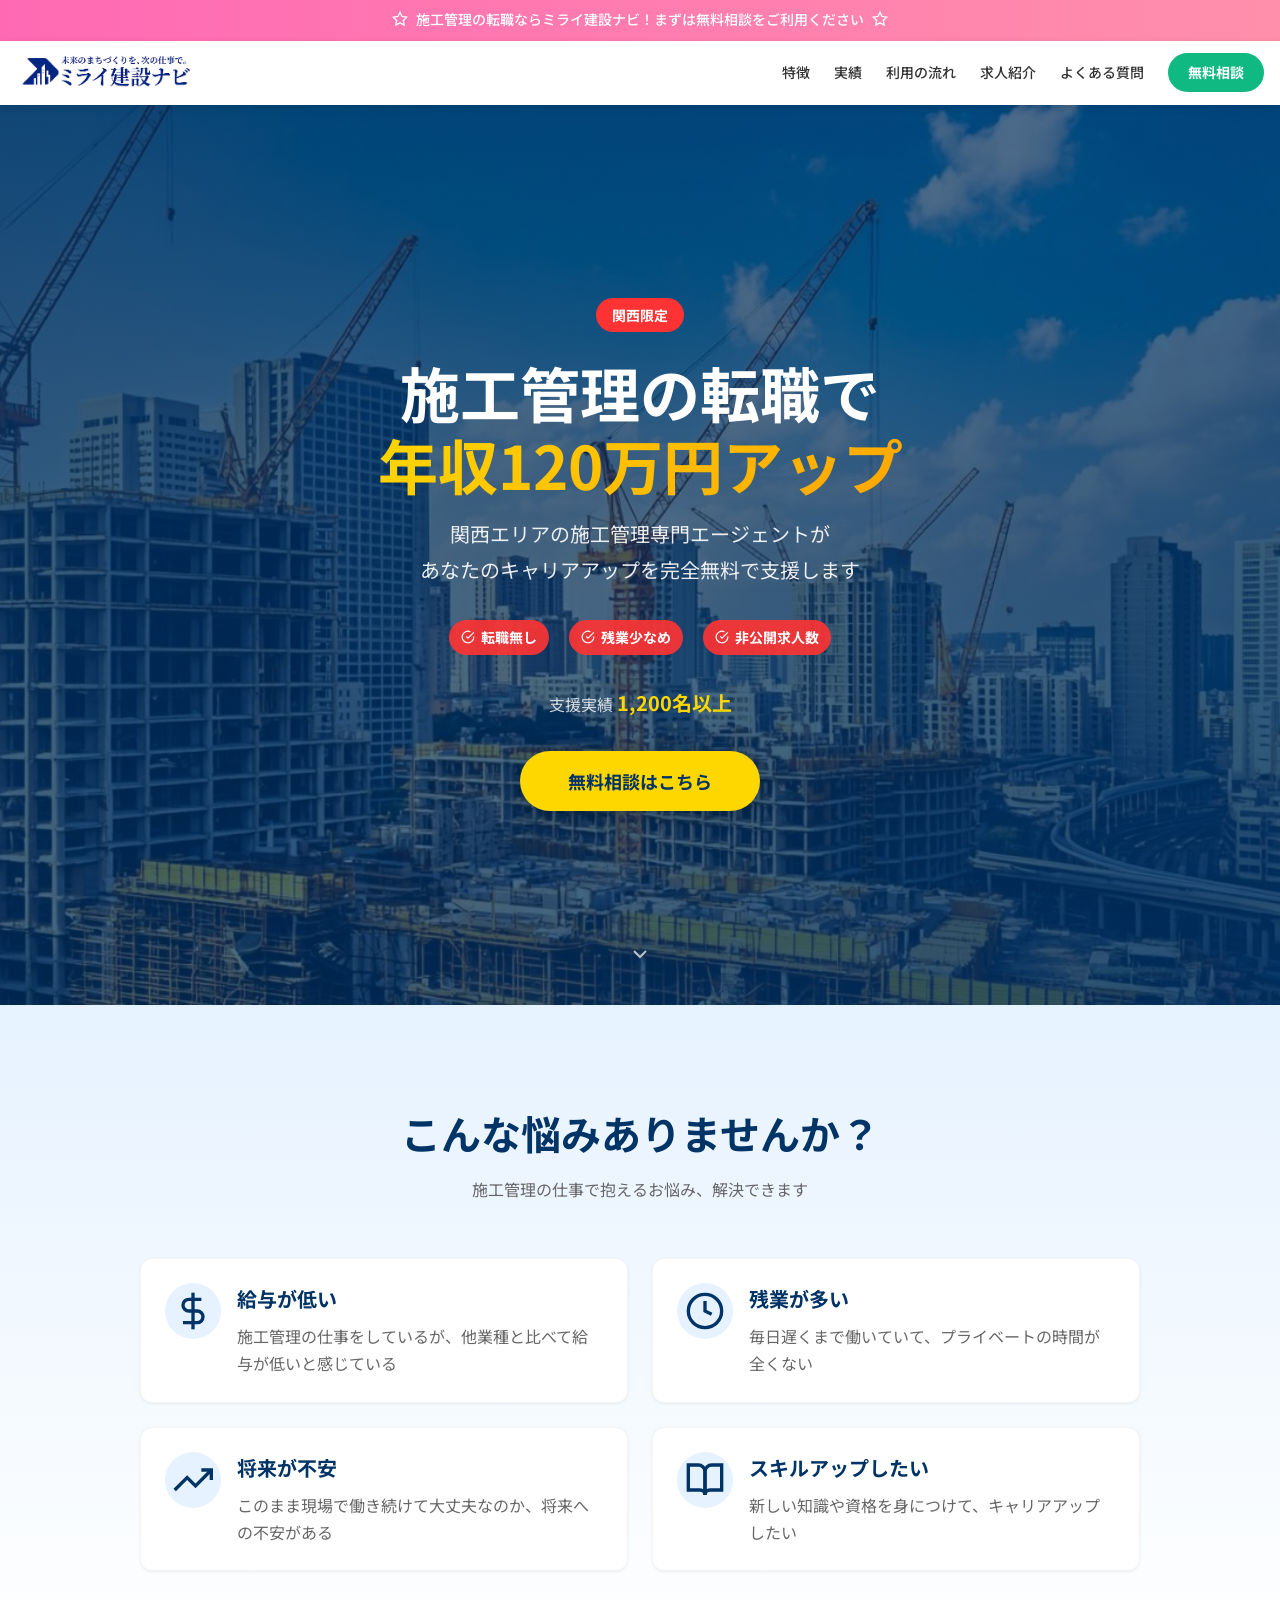
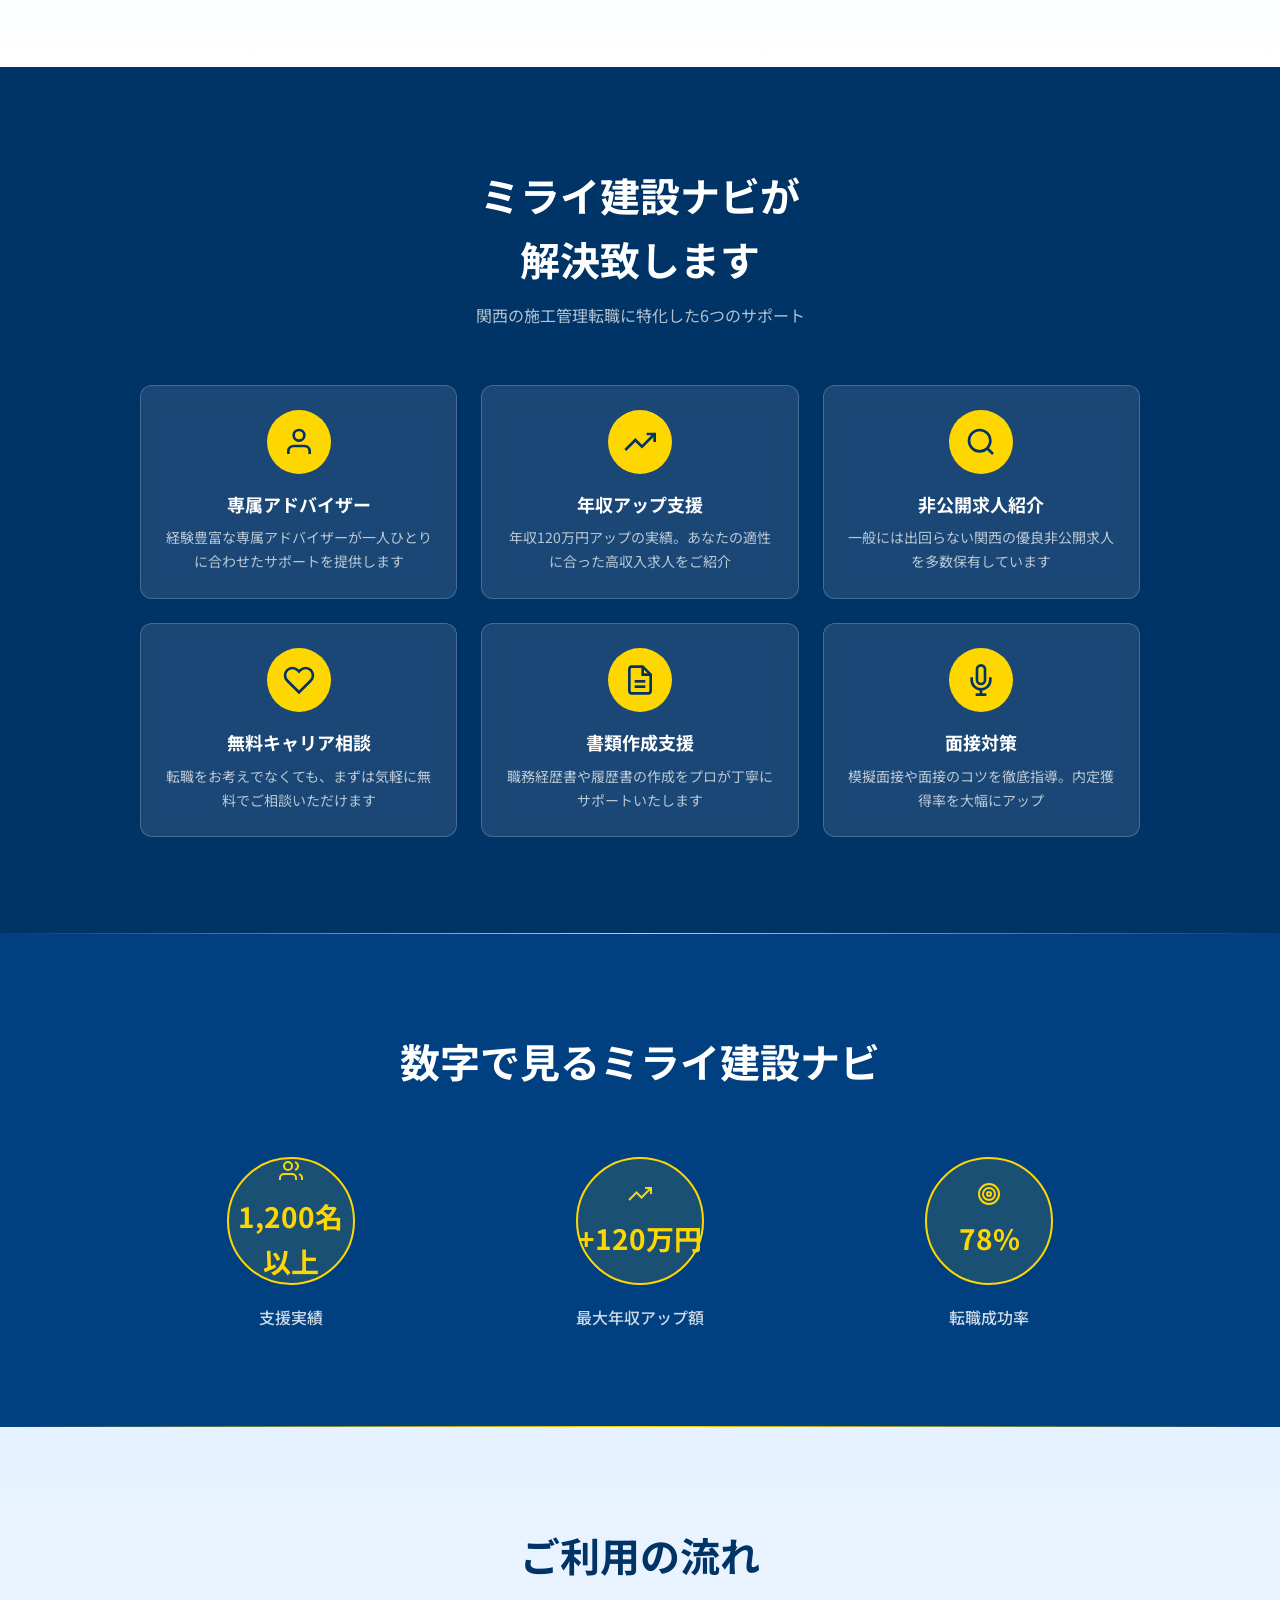
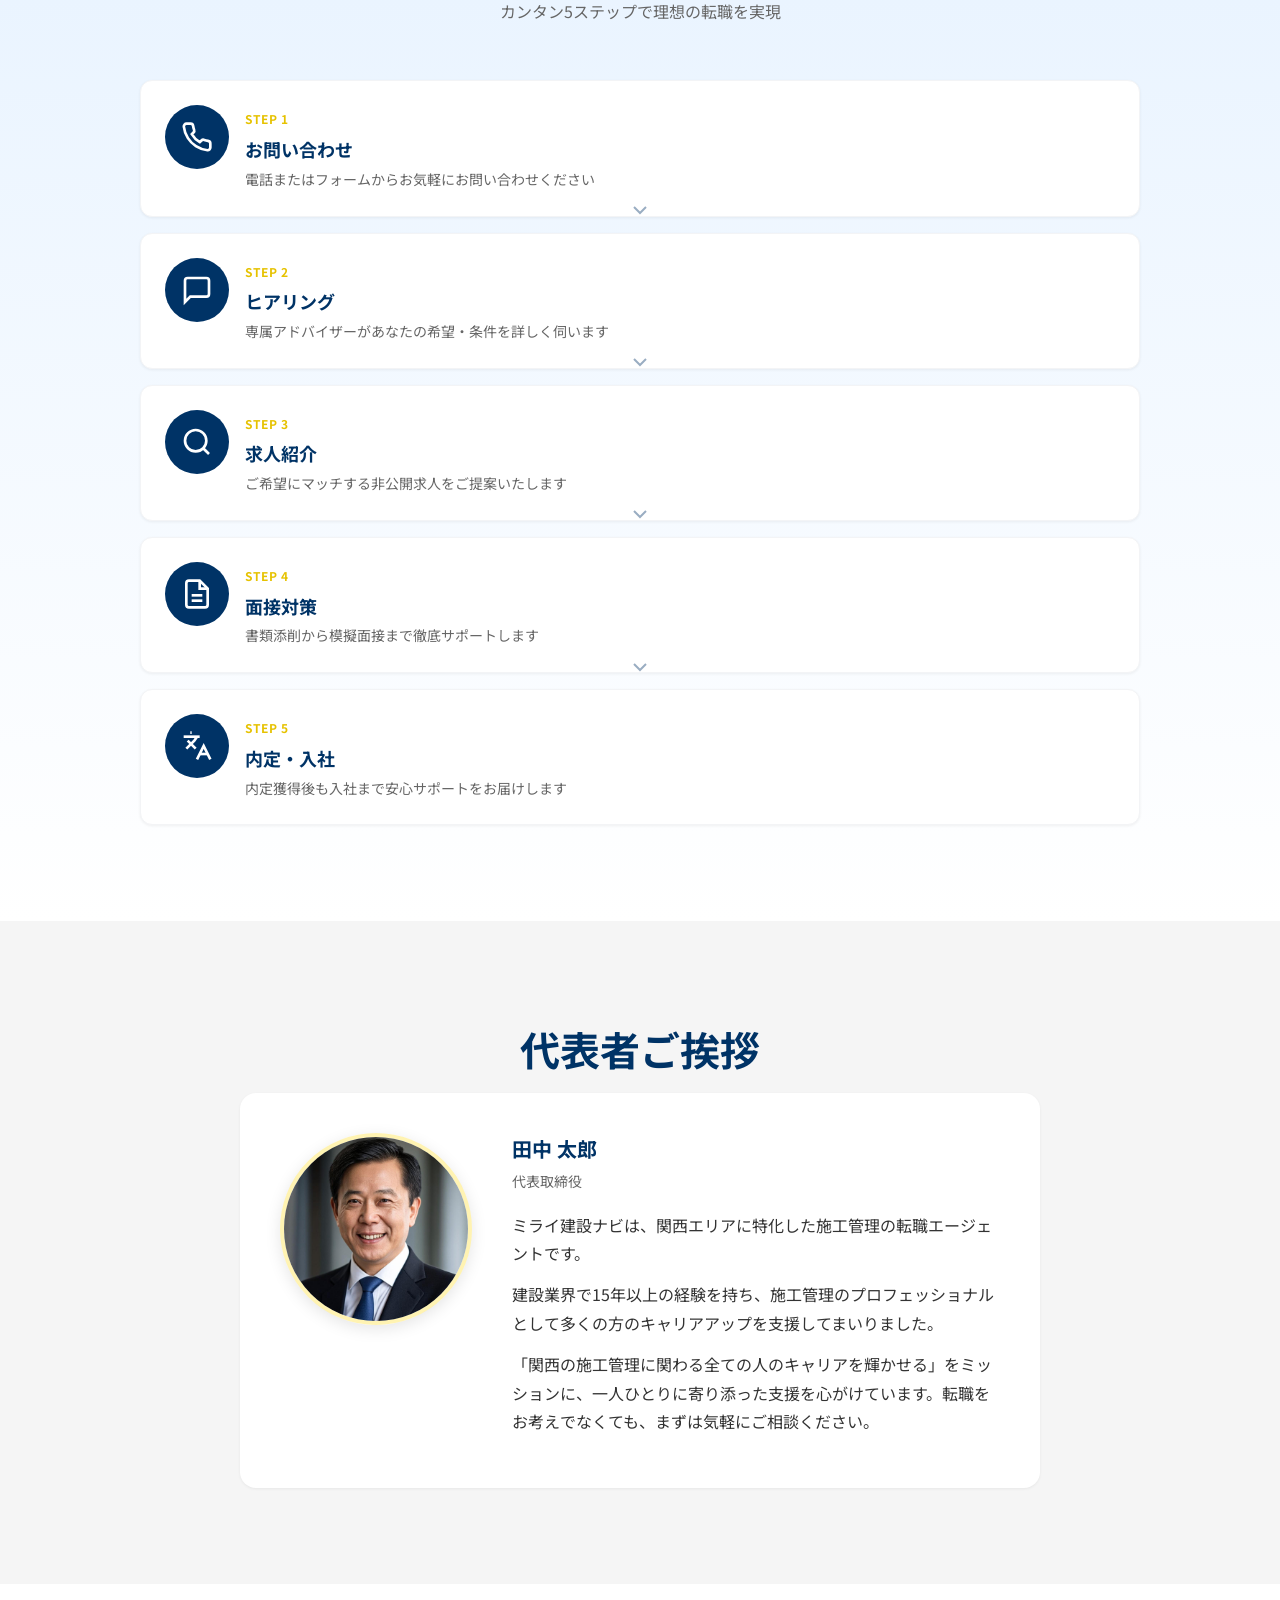
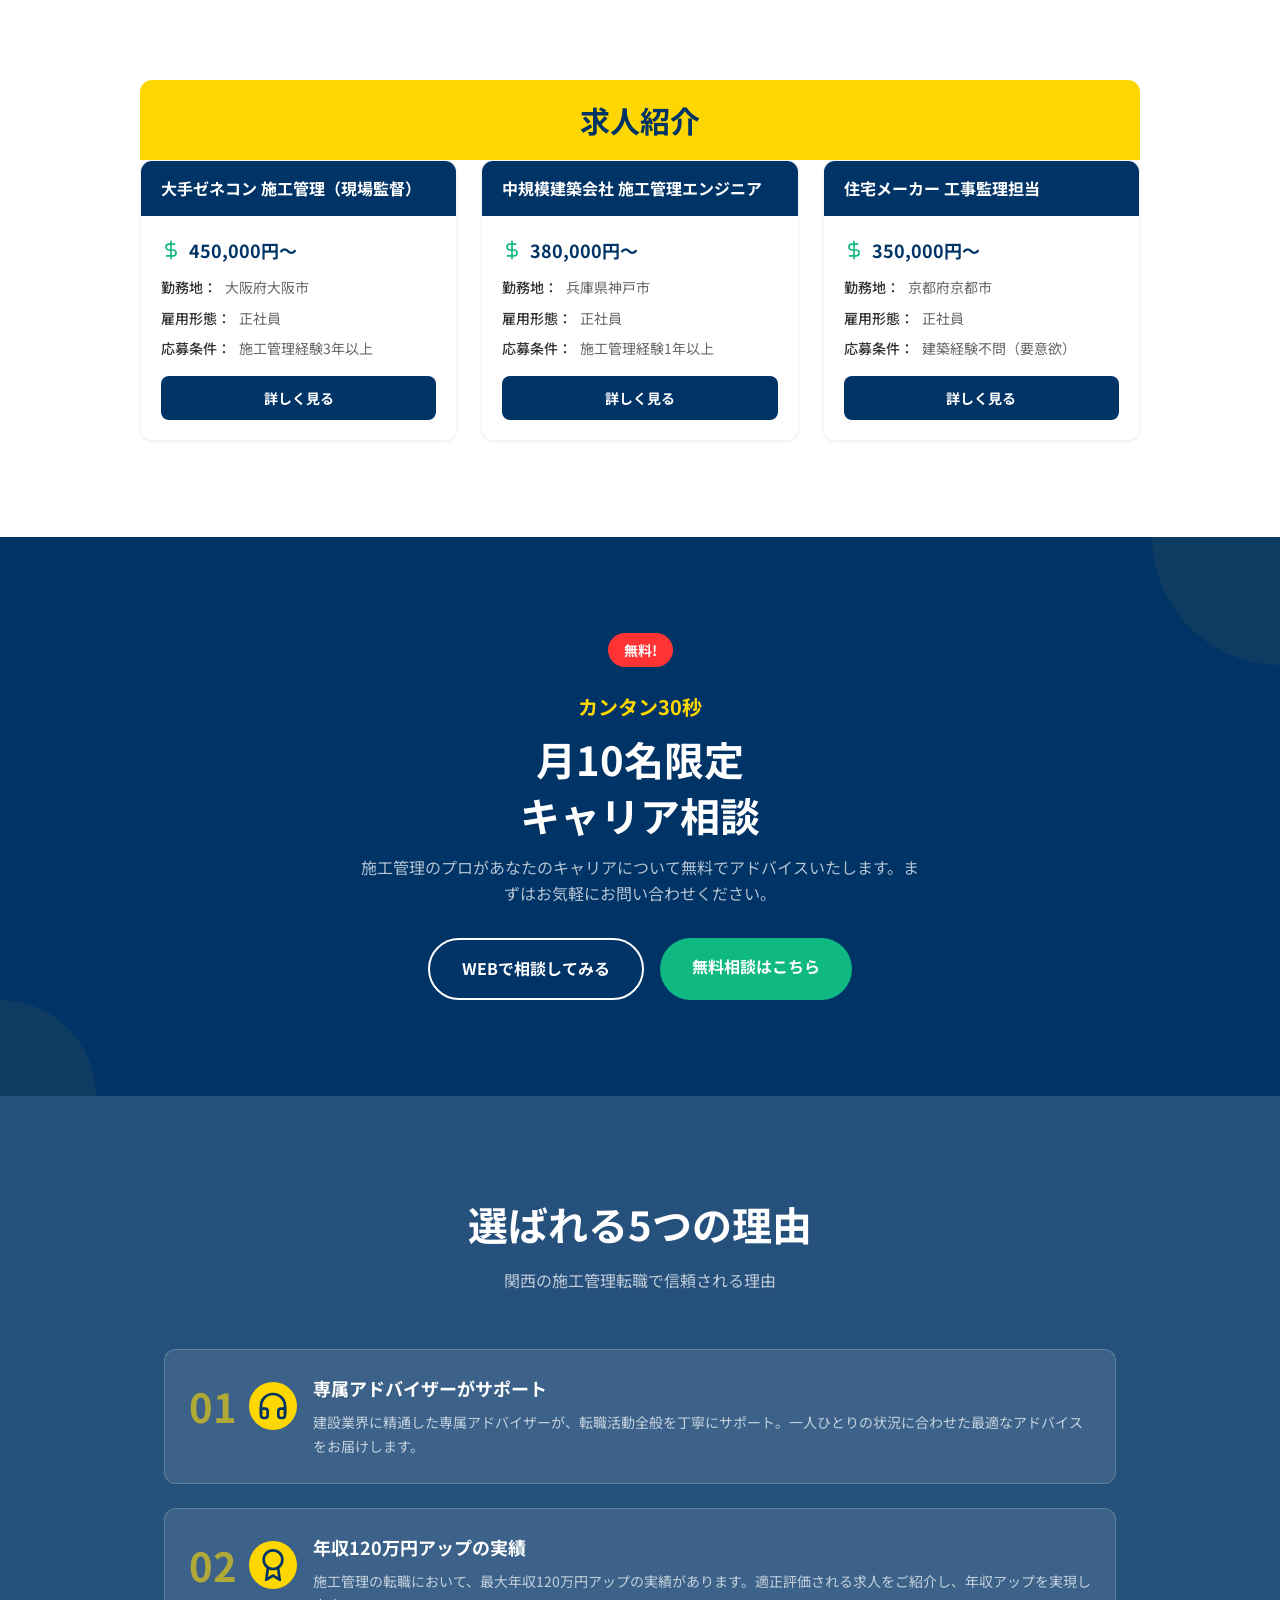
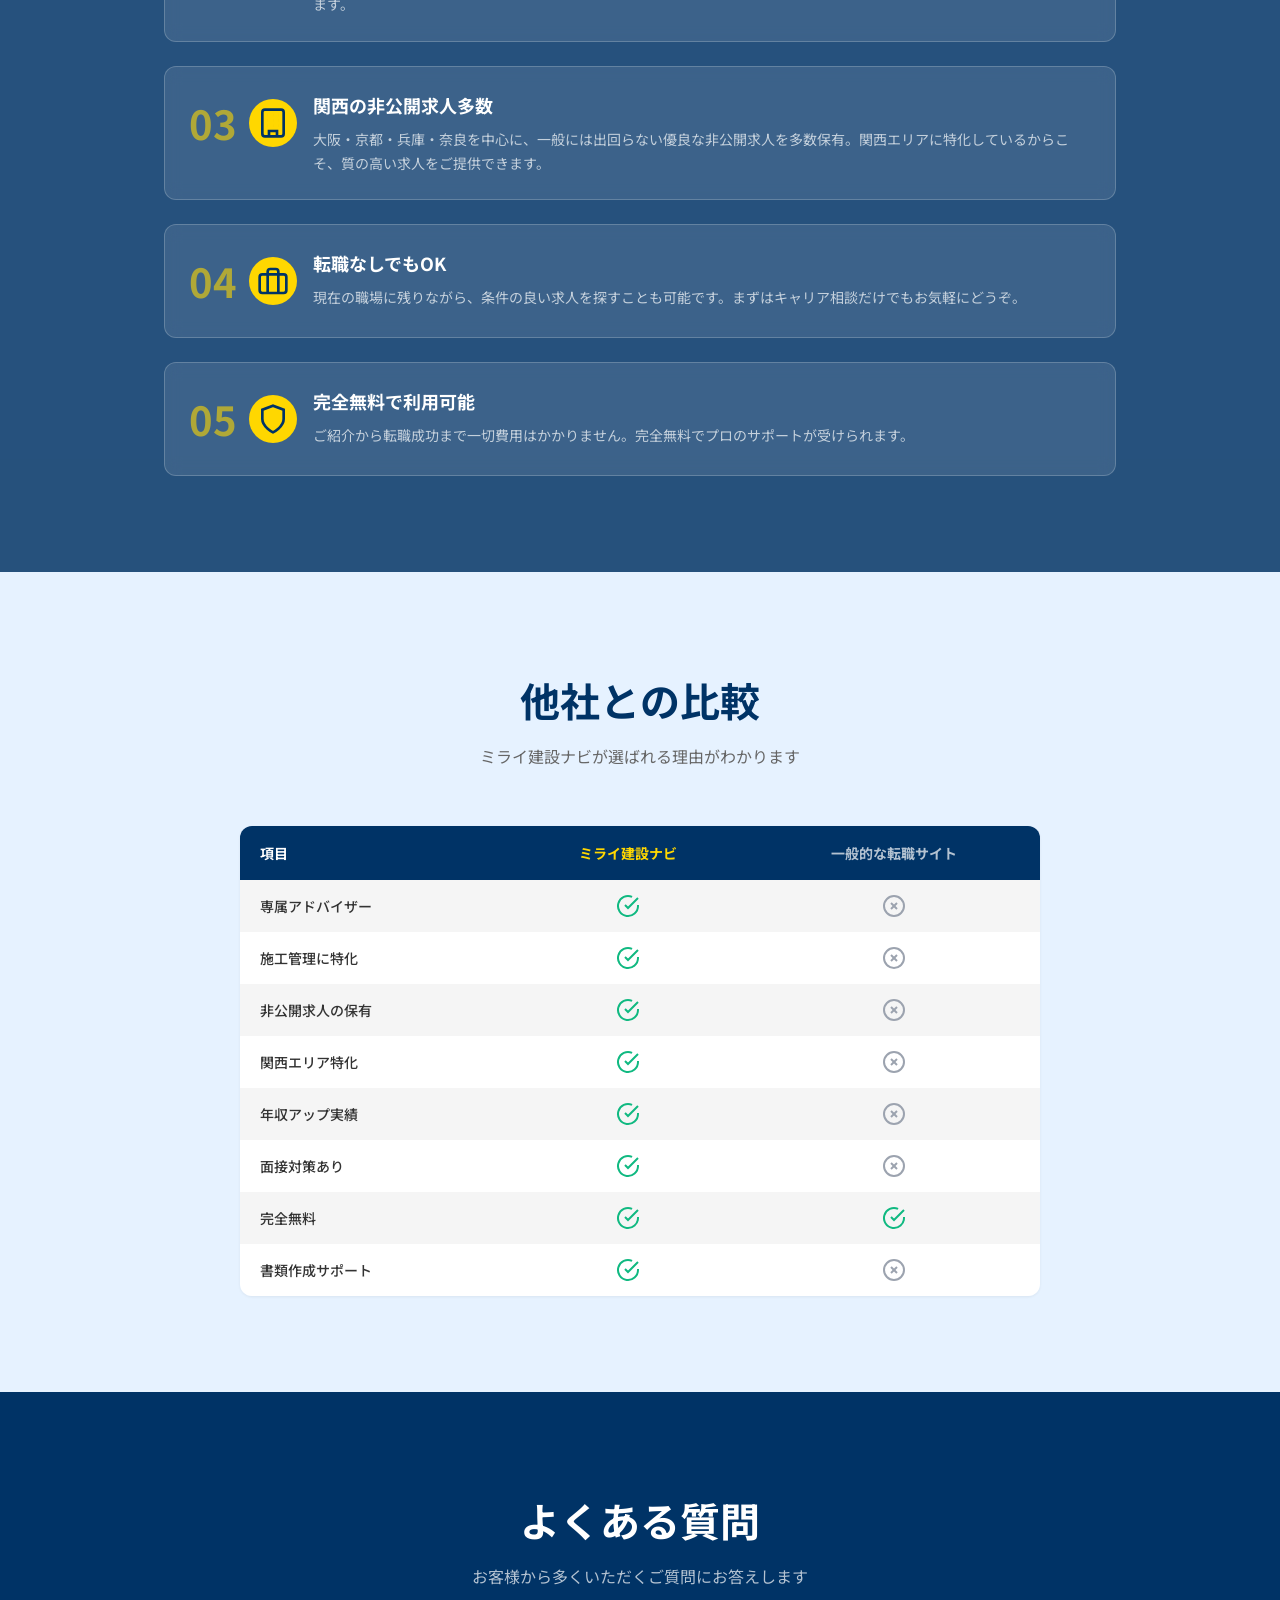
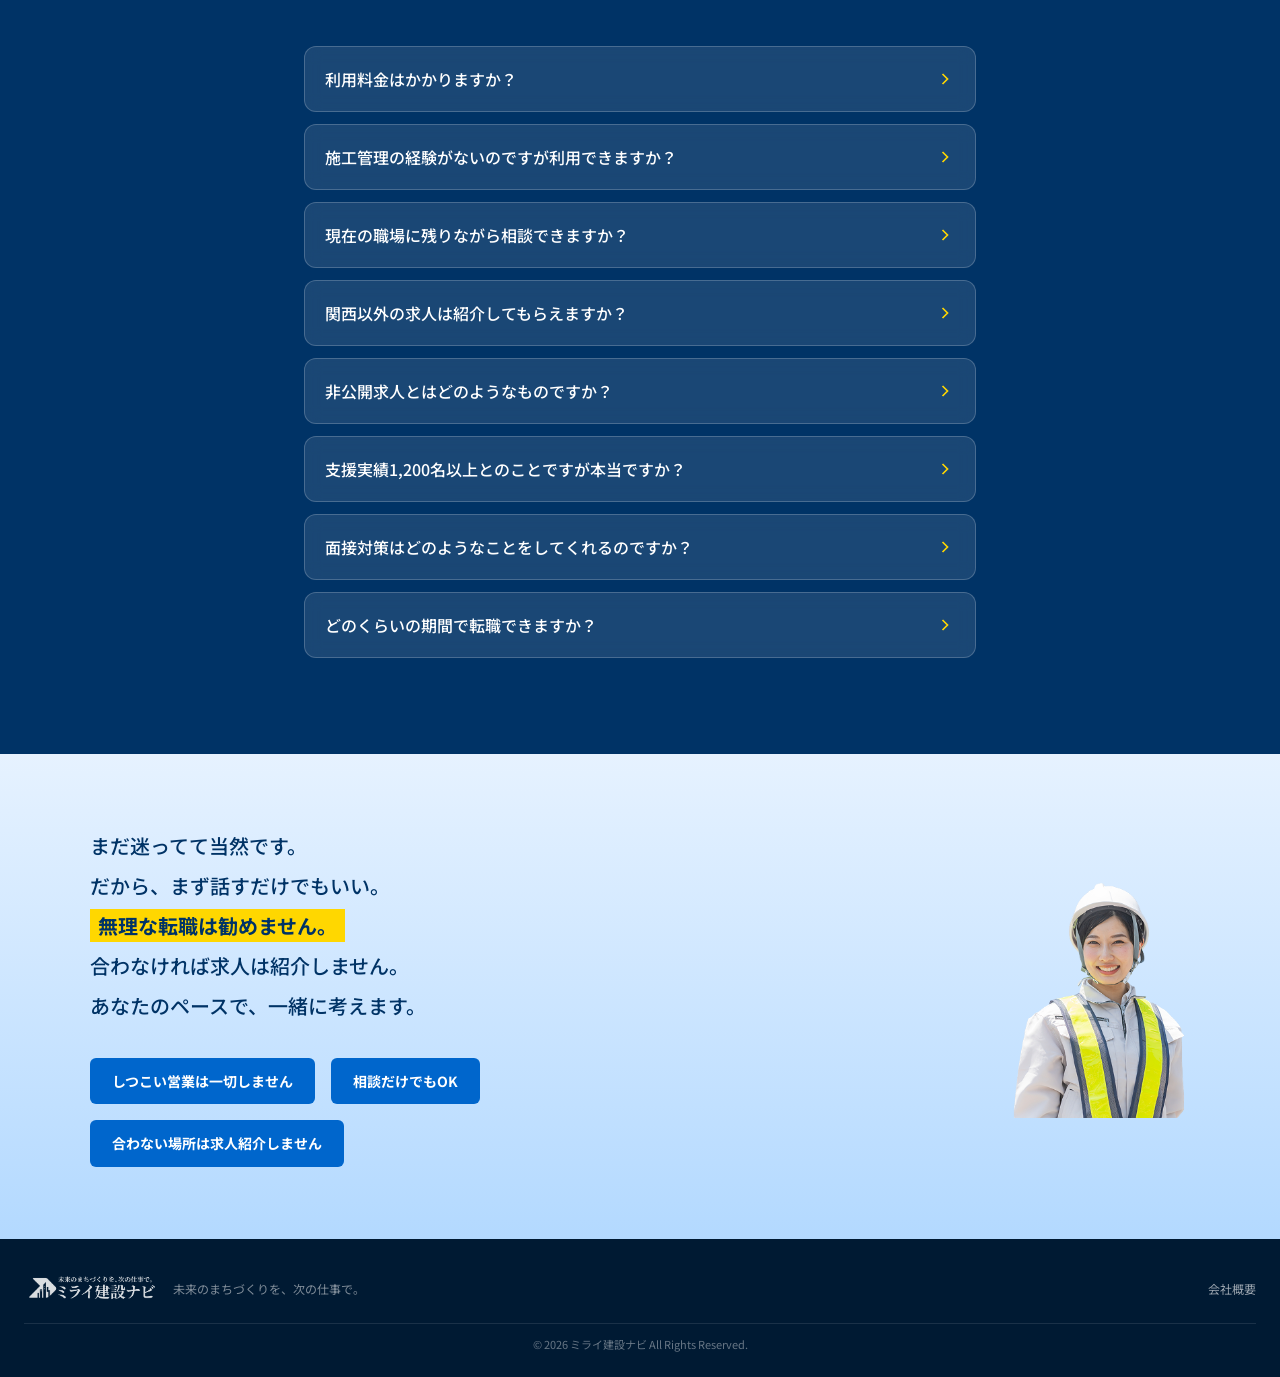
==== index.html @ ea32a066 "Add files via upload" ====
<!DOCTYPE html>
<html lang="ja">
<head>
  <meta charset="UTF-8">
  <meta name="viewport" content="width=device-width, initial-scale=1.0">
  <title>ミライ建設ナビ | 施工管理の転職なら関西No.1エージェント</title>
  <meta name="description" content="関西エリアの施工管理専門転職エージェント。年収120万円アップの実績あり。非公開求人多数、完全無料でキャリア支援。">
  <link rel="stylesheet" href="style.css">
</head>
<body>

  <!-- ====== 1. Top Announcement Banner ====== -->
  <div class="top-banner">
    <span>
      <svg class="star" viewBox="0 0 24 24" fill="none" stroke="currentColor" stroke-width="2"><polygon points="12 2 15.09 8.26 22 9.27 17 14.14 18.18 21.02 12 17.77 5.82 21.02 7 14.14 2 9.27 8.91 8.26 12 2"/></svg>
      施工管理の転職ならミライ建設ナビ！まずは無料相談をご利用ください
      <svg class="star" viewBox="0 0 24 24" fill="none" stroke="currentColor" stroke-width="2"><polygon points="12 2 15.09 8.26 22 9.27 17 14.14 18.18 21.02 12 17.77 5.82 21.02 7 14.14 2 9.27 8.91 8.26 12 2"/></svg>
    </span>
  </div>

  <!-- ====== 2. Navigation Bar ====== -->
  <header class="header">
    <nav class="nav">
      <!-- Logo -->
      <a href="#" onclick="window.scrollTo({top:0,behavior:'smooth'});return false;" class="logo">
        <img src="images/logo01.png" alt="ミライ建設ナビ" class="logo-img">
      </a>

      <!-- PC Menu -->
      <div class="pc-menu">
        <a href="#solution">特徴</a>
        <a href="#statistics">実績</a>
        <a href="#process">利用の流れ</a>
        <a href="#jobs">求人紹介</a>
        <a href="#faq">よくある質問</a>
        <a href="cta.html" class="btn-cta-nav">無料相談</a>
      </div>

      <!-- SP Hamburger -->
      <button class="hamburger" id="hamburgerBtn" aria-label="メニューを開く">
        <svg id="menuIcon" viewBox="0 0 24 24" fill="none" stroke="currentColor" stroke-width="2" stroke-linecap="round" stroke-linejoin="round"><line x1="3" y1="6" x2="21" y2="6"/><line x1="3" y1="12" x2="21" y2="12"/><line x1="3" y1="18" x2="21" y2="18"/></svg>
        <svg id="closeIcon" style="display:none;" viewBox="0 0 24 24" fill="none" stroke="currentColor" stroke-width="2" stroke-linecap="round" stroke-linejoin="round"><line x1="18" y1="6" x2="6" y2="18"/><line x1="6" y1="6" x2="18" y2="18"/></svg>
      </button>
    </nav>

    <!-- Mobile Menu -->
    <div class="mobile-menu" id="mobileMenu">
      <div class="mobile-menu-inner">
        <a href="#solution" onclick="closeMobileMenu()">特徴</a>
        <a href="#statistics" onclick="closeMobileMenu()">実績</a>
        <a href="#process" onclick="closeMobileMenu()">利用の流れ</a>
        <a href="#jobs" onclick="closeMobileMenu()">求人紹介</a>
        <a href="#faq" onclick="closeMobileMenu()">よくある質問</a>
        <a href="cta.html" class="btn-mobile-cta">無料相談はこちら</a>
      </div>
    </div>
  </header>

  <main>
    <!-- ====== 3. Hero Section ====== -->
    <section class="hero">
      <div class="hero-bg" style="background-image:url('images/hero-bg.png')"></div>
      <div class="hero-overlay"></div>

      <div class="hero-content">
        <span class="badge-kansai">関西限定</span>

        <h1>
          施工管理の転職で
          <br>
          <span class="gold-text">年収120万円アップ</span>
        </h1>

        <p class="hero-sub">
          関西エリアの施工管理専門エージェントが
          <br class="hero-br">
          あなたのキャリアアップを完全無料で支援します
        </p>

        <div class="hero-badges">
          <span class="hero-badge">
            <svg viewBox="0 0 24 24" fill="none" stroke="currentColor" stroke-width="2"><path d="M22 11.08V12a10 10 0 1 1-5.93-9.14"/><polyline points="22 4 12 14.01 9 11.01"/></svg>
            転職無し
          </span>
          <span class="hero-badge">
            <svg viewBox="0 0 24 24" fill="none" stroke="currentColor" stroke-width="2"><path d="M22 11.08V12a10 10 0 1 1-5.93-9.14"/><polyline points="22 4 12 14.01 9 11.01"/></svg>
            残業少なめ
          </span>
          <span class="hero-badge">
            <svg viewBox="0 0 24 24" fill="none" stroke="currentColor" stroke-width="2"><path d="M22 11.08V12a10 10 0 1 1-5.93-9.14"/><polyline points="22 4 12 14.01 9 11.01"/></svg>
            非公開求人数
          </span>
        </div>

        <p class="hero-stats">
          支援実績 <span class="gold">1,200名以上</span>
        </p>

        <a href="cta.html" class="btn-hero badge-pulse">無料相談はこちら</a>
      </div>

      <div class="scroll-indicator">
        <svg viewBox="0 0 24 24" fill="none" stroke="currentColor" stroke-width="2"><polyline points="6 9 12 15 18 9"/></svg>
      </div>
    </section>

    <!-- ====== 4. Problem Section ====== -->
    <section class="problem-section">
      <div class="container">
        <h2 class="section-title">こんな悩みありませんか？</h2>
        <p class="section-subtitle">施工管理の仕事で抱えるお悩み、解決できます</p>

        <div class="problem-grid">
          <!-- Problem 1 -->
          <div class="problem-card">
            <div class="problem-icon">
              <svg viewBox="0 0 24 24" fill="none" stroke="currentColor" stroke-width="2"><line x1="12" y1="1" x2="12" y2="23"/><path d="M17 5H9.5a3.5 3.5 0 0 0 0 7h5a3.5 3.5 0 0 1 0 7H6"/></svg>
            </div>
            <div>
              <h3>給与が低い</h3>
              <p>施工管理の仕事をしているが、他業種と比べて給与が低いと感じている</p>
            </div>
          </div>
          <!-- Problem 2 -->
          <div class="problem-card">
            <div class="problem-icon">
              <svg viewBox="0 0 24 24" fill="none" stroke="currentColor" stroke-width="2"><circle cx="12" cy="12" r="10"/><polyline points="12 6 12 12 16 14"/></svg>
            </div>
            <div>
              <h3>残業が多い</h3>
              <p>毎日遅くまで働いていて、プライベートの時間が全くない</p>
            </div>
          </div>
          <!-- Problem 3 -->
          <div class="problem-card">
            <div class="problem-icon">
              <svg viewBox="0 0 24 24" fill="none" stroke="currentColor" stroke-width="2"><polyline points="23 6 13.5 15.5 8.5 10.5 1 18"/><polyline points="17 6 23 6 23 12"/></svg>
            </div>
            <div>
              <h3>将来が不安</h3>
              <p>このまま現場で働き続けて大丈夫なのか、将来への不安がある</p>
            </div>
          </div>
          <!-- Problem 4 -->
          <div class="problem-card">
            <div class="problem-icon">
              <svg viewBox="0 0 24 24" fill="none" stroke="currentColor" stroke-width="2"><path d="M2 3h6a4 4 0 0 1 4 4v14a3 3 0 0 0-3-3H2z"/><path d="M22 3h-6a4 4 0 0 0-4 4v14a3 3 0 0 1 3-3h7z"/></svg>
            </div>
            <div>
              <h3>スキルアップしたい</h3>
              <p>新しい知識や資格を身につけて、キャリアアップしたい</p>
            </div>
          </div>
        </div>
      </div>
    </section>

    <!-- ====== 5. Solution Section ====== -->
    <section id="solution" class="solution-section">
      <div class="container">
        <h2 class="section-title">ミライ建設ナビが<br>解決致します</h2>
        <p class="section-subtitle">関西の施工管理転職に特化した6つのサポート</p>

        <div class="solution-grid">
          <div class="solution-card">
            <div class="solution-icon"><svg viewBox="0 0 24 24" fill="none" stroke="currentColor" stroke-width="2"><path d="M20 21v-2a4 4 0 0 0-4-4H8a4 4 0 0 0-4 4v2"/><circle cx="12" cy="7" r="4"/></svg></div>
            <h3>専属アドバイザー</h3>
            <p>経験豊富な専属アドバイザーが一人ひとりに合わせたサポートを提供します</p>
          </div>
          <div class="solution-card">
            <div class="solution-icon"><svg viewBox="0 0 24 24" fill="none" stroke="currentColor" stroke-width="2"><polyline points="23 6 13.5 15.5 8.5 10.5 1 18"/><polyline points="17 6 23 6 23 12"/></svg></div>
            <h3>年収アップ支援</h3>
            <p>年収120万円アップの実績。あなたの適性に合った高収入求人をご紹介</p>
          </div>
          <div class="solution-card">
            <div class="solution-icon"><svg viewBox="0 0 24 24" fill="none" stroke="currentColor" stroke-width="2"><circle cx="11" cy="11" r="8"/><line x1="21" y1="21" x2="16.65" y2="16.65"/></svg></div>
            <h3>非公開求人紹介</h3>
            <p>一般には出回らない関西の優良非公開求人を多数保有しています</p>
          </div>
          <div class="solution-card">
            <div class="solution-icon"><svg viewBox="0 0 24 24" fill="none" stroke="currentColor" stroke-width="2"><path d="M20.84 4.61a5.5 5.5 0 0 0-7.78 0L12 5.67l-1.06-1.06a5.5 5.5 0 0 0-7.78 7.78l1.06 1.06L12 21.23l7.78-7.78 1.06-1.06a5.5 5.5 0 0 0 0-7.78z"/></svg></div>
            <h3>無料キャリア相談</h3>
            <p>転職をお考えでなくても、まずは気軽に無料でご相談いただけます</p>
          </div>
          <div class="solution-card">
            <div class="solution-icon"><svg viewBox="0 0 24 24" fill="none" stroke="currentColor" stroke-width="2"><path d="M14 2H6a2 2 0 0 0-2 2v16a2 2 0 0 0 2 2h12a2 2 0 0 0 2-2V8z"/><polyline points="14 2 14 8 20 8"/><line x1="16" y1="13" x2="8" y2="13"/><line x1="16" y1="17" x2="8" y2="17"/></svg></div>
            <h3>書類作成支援</h3>
            <p>職務経歴書や履歴書の作成をプロが丁寧にサポートいたします</p>
          </div>
          <div class="solution-card">
            <div class="solution-icon"><svg viewBox="0 0 24 24" fill="none" stroke="currentColor" stroke-width="2"><path d="M12 1a3 3 0 0 0-3 3v8a3 3 0 0 0 6 0V4a3 3 0 0 0-3-3z"/><path d="M19 10v2a7 7 0 0 1-14 0v-2"/><line x1="12" y1="19" x2="12" y2="23"/><line x1="8" y1="23" x2="16" y2="23"/></svg></div>
            <h3>面接対策</h3>
            <p>模擬面接や面接のコツを徹底指導。内定獲得率を大幅にアップ</p>
          </div>
        </div>
      </div>
    </section>

    <!-- ====== 6. Statistics Section ====== -->
    <section id="statistics" class="stats-section">
      <div class="stats-border stats-border-top"></div>
      <div class="stats-border stats-border-bottom"></div>
      <div class="container">
        <h2 class="section-title">数字で見るミライ建設ナビ</h2>

        <div class="stats-grid">
          <div class="stat-item">
            <div class="stat-circle">
              <div>
                <svg viewBox="0 0 24 24" fill="none" stroke="currentColor" stroke-width="2"><path d="M17 21v-2a4 4 0 0 0-4-4H5a4 4 0 0 0-4 4v2"/><circle cx="9" cy="7" r="4"/><path d="M23 21v-2a4 4 0 0 0-3-3.87"/><path d="M16 3.13a4 4 0 0 1 0 7.75"/></svg>
                <span class="stat-value">1,200名以上</span>
              </div>
            </div>
            <p class="stat-label">支援実績</p>
          </div>
          <div class="stat-item">
            <div class="stat-circle">
              <div>
                <svg viewBox="0 0 24 24" fill="none" stroke="currentColor" stroke-width="2"><polyline points="23 6 13.5 15.5 8.5 10.5 1 18"/><polyline points="17 6 23 6 23 12"/></svg>
                <span class="stat-value">+120万円</span>
              </div>
            </div>
            <p class="stat-label">最大年収アップ額</p>
          </div>
          <div class="stat-item">
            <div class="stat-circle">
              <div>
                <svg viewBox="0 0 24 24" fill="none" stroke="currentColor" stroke-width="2"><circle cx="12" cy="12" r="10"/><circle cx="12" cy="12" r="6"/><circle cx="12" cy="12" r="2"/></svg>
                <span class="stat-value">78%</span>
              </div>
            </div>
            <p class="stat-label">転職成功率</p>
          </div>
        </div>
      </div>
    </section>

    <!-- ====== 7. Process Flow Section ====== -->
    <section id="process" class="process-section">
      <div class="container">
        <h2 class="section-title">ご利用の流れ</h2>
        <p class="section-subtitle">カンタン5ステップで理想の転職を実現</p>

        <div class="process-list">
          <div class="process-item">
            <div class="process-connector"><svg viewBox="0 0 24 24" fill="none" stroke="currentColor" stroke-width="2"><polyline points="6 9 12 15 18 9"/></svg></div>
            <div class="process-card">
              <div class="process-card-inner">
                <div class="process-icon"><svg viewBox="0 0 24 24" fill="none" stroke="currentColor" stroke-width="2"><path d="M22 16.92v3a2 2 0 0 1-2.18 2 19.79 19.79 0 0 1-8.63-3.07 19.5 19.5 0 0 1-6-6 19.79 19.79 0 0 1-3.07-8.67A2 2 0 0 1 4.11 2h3a2 2 0 0 1 2 1.72c.127.96.361 1.903.7 2.81a2 2 0 0 1-.45 2.11L8.09 9.91a16 16 0 0 0 6 6l1.27-1.27a2 2 0 0 1 2.11-.45c.907.339 1.85.573 2.81.7A2 2 0 0 1 22 16.92z"/></svg></div>
                <div>
                  <span class="process-step-label">STEP 1</span>
                  <h3>お問い合わせ</h3>
                  <p>電話またはフォームからお気軽にお問い合わせください</p>
                </div>
              </div>
            </div>
          </div>
          <div class="process-item">
            <div class="process-connector"><svg viewBox="0 0 24 24" fill="none" stroke="currentColor" stroke-width="2"><polyline points="6 9 12 15 18 9"/></svg></div>
            <div class="process-card">
              <div class="process-card-inner">
                <div class="process-icon"><svg viewBox="0 0 24 24" fill="none" stroke="currentColor" stroke-width="2"><path d="M21 15a2 2 0 0 1-2 2H7l-4 4V5a2 2 0 0 1 2-2h14a2 2 0 0 1 2 2z"/></svg></div>
                <div>
                  <span class="process-step-label">STEP 2</span>
                  <h3>ヒアリング</h3>
                  <p>専属アドバイザーがあなたの希望・条件を詳しく伺います</p>
                </div>
              </div>
            </div>
          </div>
          <div class="process-item">
            <div class="process-connector"><svg viewBox="0 0 24 24" fill="none" stroke="currentColor" stroke-width="2"><polyline points="6 9 12 15 18 9"/></svg></div>
            <div class="process-card">
              <div class="process-card-inner">
                <div class="process-icon"><svg viewBox="0 0 24 24" fill="none" stroke="currentColor" stroke-width="2"><circle cx="11" cy="11" r="8"/><line x1="21" y1="21" x2="16.65" y2="16.65"/></svg></div>
                <div>
                  <span class="process-step-label">STEP 3</span>
                  <h3>求人紹介</h3>
                  <p>ご希望にマッチする非公開求人をご提案いたします</p>
                </div>
              </div>
            </div>
          </div>
          <div class="process-item">
            <div class="process-connector"><svg viewBox="0 0 24 24" fill="none" stroke="currentColor" stroke-width="2"><polyline points="6 9 12 15 18 9"/></svg></div>
            <div class="process-card">
              <div class="process-card-inner">
                <div class="process-icon"><svg viewBox="0 0 24 24" fill="none" stroke="currentColor" stroke-width="2"><path d="M14 2H6a2 2 0 0 0-2 2v16a2 2 0 0 0 2 2h12a2 2 0 0 0 2-2V8z"/><polyline points="14 2 14 8 20 8"/><line x1="16" y1="13" x2="8" y2="13"/><line x1="16" y1="17" x2="8" y2="17"/></svg></div>
                <div>
                  <span class="process-step-label">STEP 4</span>
                  <h3>面接対策</h3>
                  <p>書類添削から模擬面接まで徹底サポートします</p>
                </div>
              </div>
            </div>
          </div>
          <div class="process-item">
            <div class="process-card">
              <div class="process-card-inner">
                <div class="process-icon"><svg viewBox="0 0 24 24" fill="none" stroke="currentColor" stroke-width="2"><path d="M5 8l6 6"/><path d="M4 14l6-6 2-3"/><path d="M2 5h12"/><path d="M7 2h1"/><path d="M22 22l-5-10-5 10"/><path d="M14 18h6"/></svg></div>
                <div>
                  <span class="process-step-label">STEP 5</span>
                  <h3>内定・入社</h3>
                  <p>内定獲得後も入社まで安心サポートをお届けします</p>
                </div>
              </div>
            </div>
          </div>
        </div>
      </div>
    </section>

    <!-- ====== 8. Representative Section ====== -->
    <section class="rep-section">
      <div class="container">
        <h2 class="section-title">代表者ご挨拶</h2>

        <div class="rep-card">
          <div class="rep-photo">
            <img src="images/representative.png" alt="代表者">
          </div>
          <div class="rep-text">
            <h3>田中 太郎</h3>
            <p class="rep-title">代表取締役</p>
            <p>ミライ建設ナビは、関西エリアに特化した施工管理の転職エージェントです。</p>
            <p>建設業界で15年以上の経験を持ち、施工管理のプロフェッショナルとして多くの方のキャリアアップを支援してまいりました。</p>
            <p>「関西の施工管理に関わる全ての人のキャリアを輝かせる」をミッションに、一人ひとりに寄り添った支援を心がけています。転職をお考えでなくても、まずは気軽にご相談ください。</p>
          </div>
        </div>
      </div>
    </section>

    <!-- ====== 9. Job Listings Section ====== -->
    <section id="jobs" class="jobs-section">
      <div class="jobs-header">
        <h2>求人紹介</h2>
      </div>
      <div class="container">
        <div class="jobs-grid">
          <!-- Job 1 -->
          <div class="job-card">
            <div class="job-card-header">
              <h3>大手ゼネコン 施工管理（現場監督）</h3>
            </div>
            <div class="job-card-body">
              <div class="job-salary">
                <svg viewBox="0 0 24 24" fill="none" stroke="currentColor" stroke-width="2"><line x1="12" y1="1" x2="12" y2="23"/><path d="M17 5H9.5a3.5 3.5 0 0 0 0 7h5a3.5 3.5 0 0 1 0 7H6"/></svg>
                <span>450,000円〜</span>
              </div>
              <div class="job-details">
                <p class="job-detail"><span class="job-detail-label">勤務地：</span>大阪府大阪市</p>
                <p class="job-detail"><span class="job-detail-label">雇用形態：</span>正社員</p>
                <p class="job-detail"><span class="job-detail-label">応募条件：</span>施工管理経験3年以上</p>
              </div>
              <button class="btn-details">詳しく見る</button>
            </div>
          </div>
          <!-- Job 2 -->
          <div class="job-card">
            <div class="job-card-header">
              <h3>中規模建築会社 施工管理エンジニア</h3>
            </div>
            <div class="job-card-body">
              <div class="job-salary">
                <svg viewBox="0 0 24 24" fill="none" stroke="currentColor" stroke-width="2"><line x1="12" y1="1" x2="12" y2="23"/><path d="M17 5H9.5a3.5 3.5 0 0 0 0 7h5a3.5 3.5 0 0 1 0 7H6"/></svg>
                <span>380,000円〜</span>
              </div>
              <div class="job-details">
                <p class="job-detail"><span class="job-detail-label">勤務地：</span>兵庫県神戸市</p>
                <p class="job-detail"><span class="job-detail-label">雇用形態：</span>正社員</p>
                <p class="job-detail"><span class="job-detail-label">応募条件：</span>施工管理経験1年以上</p>
              </div>
              <button class="btn-details">詳しく見る</button>
            </div>
          </div>
          <!-- Job 3 -->
          <div class="job-card">
            <div class="job-card-header">
              <h3>住宅メーカー 工事監理担当</h3>
            </div>
            <div class="job-card-body">
              <div class="job-salary">
                <svg viewBox="0 0 24 24" fill="none" stroke="currentColor" stroke-width="2"><line x1="12" y1="1" x2="12" y2="23"/><path d="M17 5H9.5a3.5 3.5 0 0 0 0 7h5a3.5 3.5 0 0 1 0 7H6"/></svg>
                <span>350,000円〜</span>
              </div>
              <div class="job-details">
                <p class="job-detail"><span class="job-detail-label">勤務地：</span>京都府京都市</p>
                <p class="job-detail"><span class="job-detail-label">雇用形態：</span>正社員</p>
                <p class="job-detail"><span class="job-detail-label">応募条件：</span>建築経験不問（要意欲）</p>
              </div>
              <button class="btn-details">詳しく見る</button>
            </div>
          </div>
        </div>
      </div>
    </section>

    <!-- ====== 10. CTA Section ====== -->
    <section id="cta" class="cta-section">
      <div class="cta-deco cta-deco-1"></div>
      <div class="cta-deco cta-deco-2"></div>

      <div class="cta-content">
        <span class="badge-free">無料!</span>
        <p class="cta-easy">カンタン30秒</p>
        <h2>月10名限定<br>キャリア相談</h2>
        <p class="cta-desc">施工管理のプロがあなたのキャリアについて無料でアドバイスいたします。まずはお気軽にお問い合わせください。</p>

        <div class="cta-buttons">
          <a href="cta.html" class="btn-outline">WEBで相談してみる</a>
          <a href="cta.html" class="btn-green">無料相談はこちら</a>
        </div>
      </div>
    </section>

    <!-- ====== 11. 5 Reasons Section ====== -->
    <section class="reasons-section">
      <div class="reasons-bg" style="background-image:url('images/construction-bg.png')"></div>
      <div class="reasons-overlay"></div>

      <div class="reasons-content container">
        <h2 class="section-title">選ばれる5つの理由</h2>
        <p class="section-subtitle">関西の施工管理転職で信頼される理由</p>

        <div class="reasons-list">
          <div class="reason-card">
            <div class="reason-number-icon">
              <span class="reason-number">01</span>
              <div class="reason-icon-circle"><svg viewBox="0 0 24 24" fill="none" stroke="currentColor" stroke-width="2"><path d="M3 18v-6a9 9 0 0 1 18 0v6"/><path d="M21 19a2 2 0 0 1-2 2h-1a2 2 0 0 1-2-2v-3a2 2 0 0 1 2-2h3zM3 19a2 2 0 0 0 2 2h1a2 2 0 0 0 2-2v-3a2 2 0 0 0-2-2H3z"/></svg></div>
            </div>
            <div>
              <h3>専属アドバイザーがサポート</h3>
              <p>建設業界に精通した専属アドバイザーが、転職活動全般を丁寧にサポート。一人ひとりの状況に合わせた最適なアドバイスをお届けします。</p>
            </div>
          </div>
          <div class="reason-card">
            <div class="reason-number-icon">
              <span class="reason-number">02</span>
              <div class="reason-icon-circle"><svg viewBox="0 0 24 24" fill="none" stroke="currentColor" stroke-width="2"><circle cx="12" cy="8" r="7"/><polyline points="8.21 13.89 7 23 12 20 17 23 15.79 13.88"/></svg></div>
            </div>
            <div>
              <h3>年収120万円アップの実績</h3>
              <p>施工管理の転職において、最大年収120万円アップの実績があります。適正評価される求人をご紹介し、年収アップを実現します。</p>
            </div>
          </div>
          <div class="reason-card">
            <div class="reason-number-icon">
              <span class="reason-number">03</span>
              <div class="reason-icon-circle"><svg viewBox="0 0 24 24" fill="none" stroke="currentColor" stroke-width="2"><rect x="4" y="2" width="16" height="20" rx="2" ry="2"/><path d="M9 22v-4h6v4"/><path d="M8 6h.01"/><path d="M16 6h.01"/><path d="M12 6h.01"/><path d="M12 10h.01"/><path d="M12 14h.01"/><path d="M16 10h.01"/><path d="M16 14h.01"/><path d="M8 10h.01"/><path d="M8 14h.01"/></svg></div>
            </div>
            <div>
              <h3>関西の非公開求人多数</h3>
              <p>大阪・京都・兵庫・奈良を中心に、一般には出回らない優良な非公開求人を多数保有。関西エリアに特化しているからこそ、質の高い求人をご提供できます。</p>
            </div>
          </div>
          <div class="reason-card">
            <div class="reason-number-icon">
              <span class="reason-number">04</span>
              <div class="reason-icon-circle"><svg viewBox="0 0 24 24" fill="none" stroke="currentColor" stroke-width="2"><rect x="2" y="7" width="20" height="14" rx="2" ry="2"/><path d="M16 21V5a2 2 0 0 0-2-2h-4a2 2 0 0 0-2 2v16"/></svg></div>
            </div>
            <div>
              <h3>転職なしでもOK</h3>
              <p>現在の職場に残りながら、条件の良い求人を探すことも可能です。まずはキャリア相談だけでもお気軽にどうぞ。</p>
            </div>
          </div>
          <div class="reason-card">
            <div class="reason-number-icon">
              <span class="reason-number">05</span>
              <div class="reason-icon-circle"><svg viewBox="0 0 24 24" fill="none" stroke="currentColor" stroke-width="2"><path d="M12 22s8-4 8-10V5l-8-3-8 3v7c0 6 8 10 8 10z"/></svg></div>
            </div>
            <div>
              <h3>完全無料で利用可能</h3>
              <p>ご紹介から転職成功まで一切費用はかかりません。完全無料でプロのサポートが受けられます。</p>
            </div>
          </div>
        </div>
      </div>
    </section>

    <!-- ====== 12. Comparison Table ====== -->
    <section class="comparison-section">
      <div class="container">
        <h2 class="section-title">他社との比較</h2>
        <p class="section-subtitle">ミライ建設ナビが選ばれる理由がわかります</p>

        <div class="comparison-wrapper">
          <table class="comparison-table">
            <thead>
              <tr>
                <th>項目</th>
                <th>ミライ建設ナビ</th>
                <th>一般的な転職サイト</th>
              </tr>
            </thead>
            <tbody>
              <tr><td>専属アドバイザー</td><td><svg class="check-icon" viewBox="0 0 24 24" fill="none" stroke="currentColor" stroke-width="2"><path d="M22 11.08V12a10 10 0 1 1-5.93-9.14"/><polyline points="22 4 12 14.01 9 11.01"/></svg></td><td><svg class="cross-icon" viewBox="0 0 24 24" fill="none" stroke="currentColor" stroke-width="2"><circle cx="12" cy="12" r="10"/><line x1="15" y1="9" x2="9" y2="15"/><line x1="9" y1="9" x2="15" y2="15"/></svg></td></tr>
              <tr><td>施工管理に特化</td><td><svg class="check-icon" viewBox="0 0 24 24" fill="none" stroke="currentColor" stroke-width="2"><path d="M22 11.08V12a10 10 0 1 1-5.93-9.14"/><polyline points="22 4 12 14.01 9 11.01"/></svg></td><td><svg class="cross-icon" viewBox="0 0 24 24" fill="none" stroke="currentColor" stroke-width="2"><circle cx="12" cy="12" r="10"/><line x1="15" y1="9" x2="9" y2="15"/><line x1="9" y1="9" x2="15" y2="15"/></svg></td></tr>
              <tr><td>非公開求人の保有</td><td><svg class="check-icon" viewBox="0 0 24 24" fill="none" stroke="currentColor" stroke-width="2"><path d="M22 11.08V12a10 10 0 1 1-5.93-9.14"/><polyline points="22 4 12 14.01 9 11.01"/></svg></td><td><svg class="cross-icon" viewBox="0 0 24 24" fill="none" stroke="currentColor" stroke-width="2"><circle cx="12" cy="12" r="10"/><line x1="15" y1="9" x2="9" y2="15"/><line x1="9" y1="9" x2="15" y2="15"/></svg></td></tr>
              <tr><td>関西エリア特化</td><td><svg class="check-icon" viewBox="0 0 24 24" fill="none" stroke="currentColor" stroke-width="2"><path d="M22 11.08V12a10 10 0 1 1-5.93-9.14"/><polyline points="22 4 12 14.01 9 11.01"/></svg></td><td><svg class="cross-icon" viewBox="0 0 24 24" fill="none" stroke="currentColor" stroke-width="2"><circle cx="12" cy="12" r="10"/><line x1="15" y1="9" x2="9" y2="15"/><line x1="9" y1="9" x2="15" y2="15"/></svg></td></tr>
              <tr><td>年収アップ実績</td><td><svg class="check-icon" viewBox="0 0 24 24" fill="none" stroke="currentColor" stroke-width="2"><path d="M22 11.08V12a10 10 0 1 1-5.93-9.14"/><polyline points="22 4 12 14.01 9 11.01"/></svg></td><td><svg class="cross-icon" viewBox="0 0 24 24" fill="none" stroke="currentColor" stroke-width="2"><circle cx="12" cy="12" r="10"/><line x1="15" y1="9" x2="9" y2="15"/><line x1="9" y1="9" x2="15" y2="15"/></svg></td></tr>
              <tr><td>面接対策あり</td><td><svg class="check-icon" viewBox="0 0 24 24" fill="none" stroke="currentColor" stroke-width="2"><path d="M22 11.08V12a10 10 0 1 1-5.93-9.14"/><polyline points="22 4 12 14.01 9 11.01"/></svg></td><td><svg class="cross-icon" viewBox="0 0 24 24" fill="none" stroke="currentColor" stroke-width="2"><circle cx="12" cy="12" r="10"/><line x1="15" y1="9" x2="9" y2="15"/><line x1="9" y1="9" x2="15" y2="15"/></svg></td></tr>
              <tr><td>完全無料</td><td><svg class="check-icon" viewBox="0 0 24 24" fill="none" stroke="currentColor" stroke-width="2"><path d="M22 11.08V12a10 10 0 1 1-5.93-9.14"/><polyline points="22 4 12 14.01 9 11.01"/></svg></td><td><svg class="check-icon" viewBox="0 0 24 24" fill="none" stroke="currentColor" stroke-width="2"><path d="M22 11.08V12a10 10 0 1 1-5.93-9.14"/><polyline points="22 4 12 14.01 9 11.01"/></svg></td></tr>
              <tr><td>書類作成サポート</td><td><svg class="check-icon" viewBox="0 0 24 24" fill="none" stroke="currentColor" stroke-width="2"><path d="M22 11.08V12a10 10 0 1 1-5.93-9.14"/><polyline points="22 4 12 14.01 9 11.01"/></svg></td><td><svg class="cross-icon" viewBox="0 0 24 24" fill="none" stroke="currentColor" stroke-width="2"><circle cx="12" cy="12" r="10"/><line x1="15" y1="9" x2="9" y2="15"/><line x1="9" y1="9" x2="15" y2="15"/></svg></td></tr>
            </tbody>
          </table>
        </div>
      </div>
    </section>

    <!-- ====== 13. FAQ Section ====== -->
    <section id="faq" class="faq-section">
      <div class="container">
        <h2 class="section-title">よくある質問</h2>
        <p class="section-subtitle">お客様から多くいただくご質問にお答えします</p>

        <div class="faq-list">
          <div class="faq-item">
            <button class="faq-question" onclick="toggleFAQ(this)">
              <span>利用料金はかかりますか？</span>
              <svg class="faq-arrow" viewBox="0 0 24 24" fill="none" stroke="currentColor" stroke-width="2"><polyline points="9 18 15 12 9 6"/></svg>
            </button>
            <div class="faq-answer"><p class="faq-answer-text">いいえ、完全無料です。求人紹介から転職成功まで、一切費用はかかりませんのでご安心ください。企業様からのみ紹介料をいただいております。</p></div>
          </div>
          <div class="faq-item">
            <button class="faq-question" onclick="toggleFAQ(this)">
              <span>施工管理の経験がないのですが利用できますか？</span>
              <svg class="faq-arrow" viewBox="0 0 24 24" fill="none" stroke="currentColor" stroke-width="2"><polyline points="9 18 15 12 9 6"/></svg>
            </button>
            <div class="faq-answer"><p class="faq-answer-text">はい、ご利用いただけます。施工管理未経験の方でも、建設業界でのキャリアアップをサポートいたします。まずはお気軽にご相談ください。</p></div>
          </div>
          <div class="faq-item">
            <button class="faq-question" onclick="toggleFAQ(this)">
              <span>現在の職場に残りながら相談できますか？</span>
              <svg class="faq-arrow" viewBox="0 0 24 24" fill="none" stroke="currentColor" stroke-width="2"><polyline points="9 18 15 12 9 6"/></svg>
            </button>
            <div class="faq-answer"><p class="faq-answer-text">もちろんです。転職をすぐに決める必要はありません。まずは現状のキャリアについて無料相談だけでも大歓迎です。</p></div>
          </div>
          <div class="faq-item">
            <button class="faq-question" onclick="toggleFAQ(this)">
              <span>関西以外の求人は紹介してもらえますか？</span>
              <svg class="faq-arrow" viewBox="0 0 24 24" fill="none" stroke="currentColor" stroke-width="2"><polyline points="9 18 15 12 9 6"/></svg>
            </button>
            <div class="faq-answer"><p class="faq-answer-text">弊社は関西エリア（大阪・京都・兵庫・奈良・和歌山・滋賀）に特化しております。関西での転職をお考えの方に最適なサービスをご提供します。</p></div>
          </div>
          <div class="faq-item">
            <button class="faq-question" onclick="toggleFAQ(this)">
              <span>非公開求人とはどのようなものですか？</span>
              <svg class="faq-arrow" viewBox="0 0 24 24" fill="none" stroke="currentColor" stroke-width="2"><polyline points="9 18 15 12 9 6"/></svg>
            </button>
            <div class="faq-answer"><p class="faq-answer-text">企業が一般の求人サイトには掲載していない、優良な求人のことです。競争率が低く、条件の良い求人が多いのが特徴です。ミライ建設ナビだからこそご紹介できる求人が多数ございます。</p></div>
          </div>
          <div class="faq-item">
            <button class="faq-question" onclick="toggleFAQ(this)">
              <span>支援実績1,200名以上とのことですが本当ですか？</span>
              <svg class="faq-arrow" viewBox="0 0 24 24" fill="none" stroke="currentColor" stroke-width="2"><polyline points="9 18 15 12 9 6"/></svg>
            </button>
            <div class="faq-answer"><p class="faq-answer-text">はい、関西エリアで施工管理の転職支援をしてきた累計実績です。多くの方の年収アップとキャリアアップを実現してまいりました。</p></div>
          </div>
          <div class="faq-item">
            <button class="faq-question" onclick="toggleFAQ(this)">
              <span>面接対策はどのようなことをしてくれるのですか？</span>
              <svg class="faq-arrow" viewBox="0 0 24 24" fill="none" stroke="currentColor" stroke-width="2"><polyline points="9 18 15 12 9 6"/></svg>
            </button>
            <div class="faq-answer"><p class="faq-answer-text">専属アドバイザーが模擬面接を実施し、回答のブラッシュアップや面接のコツを丁寧にレクチャーします。書類選考通過後の面接に対する不安も解消できます。</p></div>
          </div>
          <div class="faq-item">
            <button class="faq-question" onclick="toggleFAQ(this)">
              <span>どのくらいの期間で転職できますか？</span>
              <svg class="faq-arrow" viewBox="0 0 24 24" fill="none" stroke="currentColor" stroke-width="2"><polyline points="9 18 15 12 9 6"/></svg>
            </button>
            <div class="faq-answer"><p class="faq-answer-text">個人差はありますが、一般的に1〜3ヶ月程度で内定を獲得される方が多いです。ご希望の時期に合わせてスケジュールを調整いたします。</p></div>
          </div>
        </div>
      </div>
    </section>

    <!-- ====== 14. Final CTA Section ====== -->
    <section class="final-cta">
      <!-- MV Layout (visible on mobile only) -->
      <div class="final-cta-mv">
        <div class="mv-cta-card">
          <div class="mv-cta-free-badge">
            <span>無料!</span>
          </div>
          <p class="mv-cta-easy">カンタン30秒</p>
          <p class="mv-cta-pink">
            <span class="mv-cta-pink-1">月10名限定</span><br>
            <span class="mv-cta-pink-2">キャリア相談</span>
          </p>
          <div class="mv-cta-buttons">
            <a href="cta.html" class="mv-btn-web">
              <span>WEBで相談してみる</span>
              <svg viewBox="0 0 24 24" fill="none" stroke="currentColor" stroke-width="2"><circle cx="12" cy="12" r="10"/><line x1="4" y1="12" x2="20" y2="12"/></svg>
            </a>
            <a href="cta.html" class="mv-btn-line">
              <img src="images/LINE_Brand_icon.png" alt="LINE" class="mv-btn-line-icon">
              <span>まず、不安を話してみる</span>
            </a>
          </div>
          <p class="mv-cta-note">[LINEで相談] しっかりとご質問に回答いたします</p>
        </div>
      </div>

      <!-- PC Layout (visible on desktop only) -->
      <div class="final-cta-pc">
        <div class="pc-cta-content">
          <div class="pc-cta-text">
            <p class="pc-cta-message">
              まだ迷ってて当然です。<br>
              だから、まず話すだけでもいい。<br>
              <span class="pc-cta-highlight">無理な転職は勧めません。</span><br>
              合わなければ求人は紹介しません。<br>
              あなたのペースで、一緒に考えます。
            </p>
            <div class="pc-cta-buttons">
              <a href="cta.html" class="pc-btn">しつこい営業は一切しません</a>
              <a href="cta.html" class="pc-btn">相談だけでもOK</a>
              <a href="cta.html" class="pc-btn">合わない場所は求人紹介しません</a>
            </div>
          </div>
          <div class="pc-cta-image">
            <img src="images/person-cta.png" alt="スタッフ">
          </div>
        </div>
      </div>
    </section>
  </main>

  <!-- ====== 15. Footer ====== -->
  <footer class="footer">
    <div class="footer-inner">
      <div class="footer-logo-area">
        <a href="#" onclick="window.scrollTo({top:0,behavior:'smooth'});return false;">
          <img src="images/logo01.png" alt="ミライ建設ナビ" class="footer-logo-img">
        </a>
        <p class="footer-tagline">未来のまちづくりを、次の仕事で。</p>
      </div>

      <div class="footer-links-area">
        <a href="#" onclick="return false;">会社概要</a>
      </div>
    </div>

    <div class="footer-bottom">
      <p class="footer-copyright">&copy; 2026 ミライ建設ナビ All Rights Reserved.</p>
    </div>
  </footer>

  <script src="script.js"></script>
</body>
</html>
---- style.css ----
/* ============================================
   ミライ建設ナビ - Stylesheet
   ============================================ */

/* --- Google Font Import --- */
@import url('https://fonts.googleapis.com/css2?family=Noto+Sans+JP:wght@400;500;700;800&display=swap');

/* --- Reset & Base --- */
*, *::before, *::after {
  margin: 0;
  padding: 0;
  box-sizing: border-box;
}

html {
  scroll-behavior: smooth;
}

body {
  font-family: 'Noto Sans JP', sans-serif;
  background: #ffffff;
  color: #333333;
  line-height: 1.6;
  -webkit-font-smoothing: antialiased;
}

a {
  text-decoration: none;
  color: inherit;
}

ul {
  list-style: none;
}

img {
  max-width: 100%;
  display: block;
}

button {
  cursor: pointer;
  border: none;
  background: none;
  font-family: inherit;
}

/* --- Variables --- */
:root {
  --navy: #003366;
  --navy-light: #004080;
  --gold: #FFD700;
  --gold-dark: #e6c200;
  --sky-bg: #E6F2FF;
  --emerald: #10b981;
  --emerald-dark: #059669;
  --pink-banner: #FF69B4;
  --red-accent: #FF3333;
  --text-dark: #333333;
  --gray-bg: #F5F5F5;
  --orange: #f97316;
  --muted: #666666;
}

/* --- Utility Classes --- */
.container {
  max-width: 1200px;
  margin: 0 auto;
  padding: 0 16px;
}

@media (min-width: 640px) {
  .container { padding: 0 24px; }
}

/* --- 1. Top Announcement Banner --- */
.top-banner {
  background: linear-gradient(to right, var(--pink-banner), #FF8FAB);
  text-align: center;
  padding: 8px 16px;
  color: white;
  font-size: 14px;
  font-weight: 500;
}

.top-banner span {
  display: inline-flex;
  align-items: center;
  gap: 8px;
}

.top-banner .star {
  width: 16px;
  height: 16px;
}

/* --- 2. Navigation Bar --- */
.header {
  position: sticky;
  top: 0;
  z-index: 50;
  background: white;
  box-shadow: 0 2px 8px rgba(0,0,0,0.1);
}

.nav {
  max-width: 1280px;
  margin: 0 auto;
  padding: 0 16px;
  display: flex;
  align-items: center;
  justify-content: space-between;
  height: 64px;
}

.logo {
  display: flex;
  align-items: center;
  gap: 8px;
}

.logo-img {
  height: 40px;
  width: auto;
}

@media (min-width: 768px) {
  .logo-img { height: 48px; }
}

/* PC Menu */
.pc-menu {
  display: none;
  align-items: center;
  gap: 24px;
}

@media (min-width: 768px) {
  .pc-menu { display: flex; }
}

.pc-menu a {
  color: var(--text-dark);
  font-weight: 500;
  font-size: 14px;
  transition: color 0.2s;
}

.pc-menu a:hover {
  color: var(--navy);
}

.btn-cta-nav {
  background: var(--emerald);
  color: white !important;
  font-weight: 700 !important;
  padding: 8px 20px;
  border-radius: 9999px;
  font-size: 14px;
  transition: background 0.2s;
}

.btn-cta-nav:hover {
  background: var(--emerald-dark);
}

/* SP Hamburger */
.hamburger {
  display: flex;
  padding: 8px;
  color: var(--orange);
}

@media (min-width: 768px) {
  .hamburger { display: none; }
}

.hamburger svg {
  width: 28px;
  height: 28px;
}

/* Mobile Menu */
.mobile-menu {
  display: none;
  background: white;
  border-top: 1px solid #e5e7eb;
  padding-bottom: 16px;
}

.mobile-menu.active {
  display: block;
}

.mobile-menu a {
  display: block;
  width: 100%;
  text-align: left;
  padding: 12px 12px;
  color: var(--text-dark);
  font-weight: 500;
  transition: background 0.2s;
  border-radius: 8px;
}

.mobile-menu a:hover {
  background: var(--sky-bg);
}

.mobile-menu .btn-mobile-cta {
  text-align: center;
  background: var(--emerald);
  color: white;
  font-weight: 700;
  padding: 12px;
  border-radius: 9999px;
  margin-top: 8px;
}

.mobile-menu .btn-mobile-cta:hover {
  background: var(--emerald-dark);
}

.mobile-menu-inner {
  padding: 8px 16px 0;
}

/* --- 3. Hero Section --- */
.hero {
  position: relative;
  min-height: 100vh;
  min-height: 100svh;
  display: flex;
  align-items: center;
  justify-content: center;
  overflow: hidden;
}

.hero-bg {
  position: absolute;
  inset: 0;
  background-size: cover;
  background-position: center;
  background-repeat: no-repeat;
}

.hero-overlay {
  position: absolute;
  inset: 0;
  background: linear-gradient(135deg, rgba(0,51,102,0.85) 0%, rgba(0,51,102,0.7) 50%, rgba(0,51,102,0.85) 100%);
}

.hero-content {
  position: relative;
  z-index: 10;
  text-align: center;
  padding: 80px 16px;
  max-width: 800px;
  margin: 0 auto;
}

.badge-kansai {
  display: inline-block;
  background: var(--red-accent);
  color: white;
  font-size: 12px;
  font-weight: 700;
  padding: 6px 16px;
  border-radius: 9999px;
  margin-bottom: 24px;
}

@media (min-width: 768px) {
  .badge-kansai { font-size: 14px; }
}

.hero h1 {
  font-size: 30px;
  font-weight: 700;
  color: white;
  line-height: 1.2;
  margin-bottom: 16px;
}

@media (min-width: 768px) {
  .hero h1 { font-size: 48px; }
}

@media (min-width: 1024px) {
  .hero h1 { font-size: 60px; }
}

.gold-text {
  background: linear-gradient(135deg, #FFD700 0%, #FFA500 100%);
  -webkit-background-clip: text;
  -webkit-text-fill-color: transparent;
  background-clip: text;
}

.hero-sub {
  color: rgba(255,255,255,0.9);
  font-size: 16px;
  margin-bottom: 32px;
  max-width: 600px;
  margin-left: auto;
  margin-right: auto;
  line-height: 1.8;
}

@media (min-width: 768px) {
  .hero-sub { font-size: 20px; }
}

.hero-br {
  display: none;
}

@media (min-width: 640px) {
  .hero-br { display: block; }
}

.hero-badges {
  display: flex;
  flex-wrap: wrap;
  justify-content: center;
  gap: 12px;
  margin-bottom: 32px;
}

@media (min-width: 768px) {
  .hero-badges { gap: 20px; }
}

.hero-badge {
  display: inline-flex;
  align-items: center;
  gap: 6px;
  background: rgba(255,51,51,0.9);
  color: white;
  font-size: 12px;
  font-weight: 700;
  padding: 6px 12px;
  border-radius: 9999px;
}

@media (min-width: 768px) {
  .hero-badge { font-size: 14px; }
}

.hero-badge svg {
  width: 14px;
  height: 14px;
}

.hero-stats {
  color: rgba(255,255,255,0.8);
  font-size: 14px;
  margin-bottom: 32px;
}

@media (min-width: 768px) {
  .hero-stats { font-size: 16px; }
}

.hero-stats .gold {
  color: var(--gold);
  font-weight: 700;
  font-size: 18px;
}

@media (min-width: 768px) {
  .hero-stats .gold { font-size: 20px; }
}

.btn-hero {
  display: inline-block;
  background: var(--gold);
  color: var(--navy);
  font-weight: 700;
  font-size: 16px;
  padding: 16px 32px;
  border-radius: 9999px;
  transition: background 0.2s;
  box-shadow: 0 4px 20px rgba(0,0,0,0.2);
}

@media (min-width: 768px) {
  .btn-hero { font-size: 18px; padding: 16px 48px; }
}

.btn-hero:hover {
  background: var(--gold-dark);
}

@keyframes pulse-gold {
  0%, 100% { box-shadow: 0 0 0 0 rgba(255,215,0,0.4), 0 4px 20px rgba(0,0,0,0.2); }
  50% { box-shadow: 0 0 0 10px rgba(255,215,0,0), 0 4px 20px rgba(0,0,0,0.2); }
}

.badge-pulse {
  animation: pulse-gold 2s infinite;
}

.scroll-indicator {
  position: absolute;
  bottom: 32px;
  left: 50%;
  transform: translateX(-50%);
  animation: bounce 2s infinite;
}

@keyframes bounce {
  0%, 100% { transform: translateX(-50%) translateY(0); }
  50% { transform: translateX(-50%) translateY(-8px); }
}

.scroll-indicator svg {
  width: 24px;
  height: 24px;
  color: rgba(255,255,255,0.7);
}

/* --- 4. Problem Section --- */
.problem-section {
  background: linear-gradient(to bottom, var(--sky-bg), white);
  padding: 64px 16px;
}

@media (min-width: 768px) {
  .problem-section { padding: 96px 16px; }
}

.section-title {
  font-size: 24px;
  font-weight: 700;
  text-align: center;
  color: var(--navy);
  margin-bottom: 12px;
}

@media (min-width: 768px) {
  .section-title { font-size: 40px; }
}

.section-subtitle {
  text-align: center;
  color: var(--muted);
  margin-bottom: 40px;
  font-size: 14px;
}

@media (min-width: 768px) {
  .section-subtitle { font-size: 16px; margin-bottom: 56px; }
}

.problem-grid {
  display: grid;
  grid-template-columns: 1fr;
  gap: 20px;
  max-width: 1000px;
  margin: 0 auto;
}

@media (min-width: 640px) {
  .problem-grid { grid-template-columns: 1fr 1fr; gap: 24px; }
}

.problem-card {
  background: white;
  border-radius: 12px;
  padding: 24px;
  box-shadow: 0 1px 3px rgba(0,0,0,0.06);
  border: 1px solid #f3f4f6;
  display: flex;
  align-items: flex-start;
  gap: 16px;
  transition: transform 0.2s, box-shadow 0.2s;
}

.problem-card:hover {
  transform: translateY(-4px);
  box-shadow: 0 8px 24px rgba(0,0,0,0.12);
}

.problem-icon {
  flex-shrink: 0;
  width: 56px;
  height: 56px;
  background: var(--sky-bg);
  border-radius: 50%;
  display: flex;
  align-items: center;
  justify-content: center;
  color: var(--navy);
}

.problem-icon svg {
  width: 40px;
  height: 40px;
}

.problem-card h3 {
  font-size: 18px;
  font-weight: 700;
  color: var(--navy);
  margin-bottom: 8px;
}

@media (min-width: 768px) {
  .problem-card h3 { font-size: 20px; }
}

.problem-card p {
  color: var(--muted);
  font-size: 14px;
  line-height: 1.7;
}

@media (min-width: 768px) {
  .problem-card p { font-size: 16px; }
}

/* --- 5. Solution Section --- */
.solution-section {
  background: var(--navy);
  padding: 64px 16px;
}

@media (min-width: 768px) {
  .solution-section { padding: 96px 16px; }
}

.solution-section .section-title {
  color: white;
}

.solution-section .section-subtitle {
  color: rgba(255,255,255,0.7);
}

.solution-grid {
  display: grid;
  grid-template-columns: 1fr;
  gap: 20px;
  max-width: 1000px;
  margin: 0 auto;
}

@media (min-width: 640px) {
  .solution-grid { grid-template-columns: 1fr 1fr; }
}

@media (min-width: 1024px) {
  .solution-grid { grid-template-columns: 1fr 1fr 1fr; gap: 24px; }
}

.solution-card {
  background: rgba(255,255,255,0.1);
  backdrop-filter: blur(8px);
  border-radius: 12px;
  padding: 24px;
  border: 1px solid rgba(255,255,255,0.2);
  text-align: center;
  transition: transform 0.2s, box-shadow 0.2s;
}

.solution-card:hover {
  transform: translateY(-4px);
  box-shadow: 0 8px 24px rgba(0,0,0,0.15);
}

.solution-icon {
  width: 64px;
  height: 64px;
  background: var(--gold);
  border-radius: 50%;
  display: flex;
  align-items: center;
  justify-content: center;
  color: var(--navy);
  margin: 0 auto 16px;
}

.solution-icon svg {
  width: 32px;
  height: 32px;
}

.solution-card h3 {
  font-size: 18px;
  font-weight: 700;
  color: white;
  margin-bottom: 8px;
}

.solution-card p {
  color: rgba(255,255,255,0.7);
  font-size: 14px;
  line-height: 1.7;
}

/* --- 6. Statistics Section --- */
.stats-section {
  background: var(--navy-light);
  padding: 64px 16px;
  position: relative;
  overflow: hidden;
}

@media (min-width: 768px) {
  .stats-section { padding: 96px 16px; }
}

.stats-section .section-title {
  color: white;
  margin-bottom: 48px;
}

@media (min-width: 768px) {
  .stats-section .section-title { margin-bottom: 64px; }
}

.stats-border {
  position: absolute;
  left: 0;
  width: 100%;
  height: 1px;
  background: linear-gradient(to right, transparent, var(--gold), transparent);
}

.stats-border-top { top: 0; }
.stats-border-bottom { bottom: 0; }

.stats-grid {
  display: grid;
  grid-template-columns: 1fr;
  gap: 32px;
  max-width: 1000px;
  margin: 0 auto;
}

@media (min-width: 640px) {
  .stats-grid { grid-template-columns: 1fr 1fr 1fr; gap: 48px; }
}

@media (min-width: 768px) {
  .stats-grid { gap: 48px; }
}

.stat-item {
  text-align: center;
}

.stat-circle {
  width: 112px;
  height: 112px;
  margin: 0 auto 20px;
  background: rgba(255,215,0,0.1);
  border: 2px solid var(--gold);
  border-radius: 50%;
  display: flex;
  align-items: center;
  justify-content: center;
}

@media (min-width: 768px) {
  .stat-circle { width: 128px; height: 128px; }
}

.stat-circle svg {
  width: 24px;
  height: 24px;
  color: var(--gold);
  margin-bottom: 4px;
}

.stat-value {
  display: block;
  color: var(--gold);
  font-size: 24px;
  font-weight: 700;
}

@media (min-width: 768px) {
  .stat-value { font-size: 28px; }
}

.stat-label {
  color: rgba(255,255,255,0.8);
  font-size: 14px;
  font-weight: 500;
}

@media (min-width: 768px) {
  .stat-label { font-size: 16px; }
}

/* --- 7. Process Flow Section --- */
.process-section {
  background: linear-gradient(to bottom, var(--sky-bg), white);
  padding: 64px 16px;
}

@media (min-width: 768px) {
  .process-section { padding: 96px 16px; }
}

.process-list {
  max-width: 1000px;
  margin: 0 auto;
  display: flex;
  flex-direction: column;
  gap: 24px;
}

@media (min-width: 768px) {
  .process-list { gap: 16px; }
}

.process-item {
  position: relative;
}

.process-connector {
  display: none;
}

@media (min-width: 768px) {
  .process-connector {
    display: block;
    position: absolute;
    left: 50%;
    bottom: -12px;
    transform: translateX(-50%);
    z-index: 10;
  }
  .process-connector svg {
    width: 24px;
    height: 24px;
    color: rgba(0,51,102,0.4);
  }
}

.process-card {
  background: white;
  border-radius: 12px;
  padding: 24px;
  box-shadow: 0 1px 3px rgba(0,0,0,0.06);
  border: 1px solid #f3f4f6;
  transition: transform 0.2s, box-shadow 0.2s;
}

.process-card:hover {
  transform: translateY(-4px);
  box-shadow: 0 8px 24px rgba(0,0,0,0.12);
}

.process-card-inner {
  display: flex;
  flex-direction: column;
  align-items: center;
  gap: 16px;
  text-align: center;
}

@media (min-width: 640px) {
  .process-card-inner {
    flex-direction: row;
    align-items: flex-start;
    text-align: left;
  }
}

.process-icon {
  flex-shrink: 0;
  width: 64px;
  height: 64px;
  background: var(--navy);
  border-radius: 50%;
  display: flex;
  align-items: center;
  justify-content: center;
  color: white;
}

.process-icon svg {
  width: 32px;
  height: 32px;
}

.process-step-label {
  font-size: 12px;
  font-weight: 700;
  color: var(--gold-dark);
  letter-spacing: 0.05em;
  text-transform: uppercase;
}

.process-card h3 {
  font-size: 18px;
  font-weight: 700;
  color: var(--navy);
  margin: 4px 0 4px;
}

.process-card p {
  color: var(--muted);
  font-size: 14px;
  line-height: 1.7;
}

/* --- 8. Representative Section --- */
.rep-section {
  background: var(--gray-bg);
  padding: 64px 16px;
}

@media (min-width: 768px) {
  .rep-section { padding: 96px 16px; }
}

.rep-card {
  max-width: 800px;
  margin: 0 auto;
  background: white;
  border-radius: 16px;
  padding: 24px;
  box-shadow: 0 1px 3px rgba(0,0,0,0.06);
  display: flex;
  flex-direction: column;
  align-items: center;
  gap: 24px;
}

@media (min-width: 768px) {
  .rep-card {
    flex-direction: row;
    align-items: flex-start;
    padding: 40px;
    gap: 40px;
  }
}

.rep-photo {
  flex-shrink: 0;
  width: 160px;
  height: 160px;
  border-radius: 50%;
  overflow: hidden;
  border: 4px solid rgba(255,215,0,0.3);
  box-shadow: 0 4px 16px rgba(0,0,0,0.1);
}

@media (min-width: 768px) {
  .rep-photo { width: 192px; height: 192px; }
}

.rep-photo img {
  width: 100%;
  height: 100%;
  object-fit: cover;
}

.rep-text h3 {
  font-size: 18px;
  font-weight: 700;
  color: var(--navy);
  margin-bottom: 4px;
  text-align: center;
}

@media (min-width: 768px) {
  .rep-text h3 { font-size: 20px; text-align: left; }
}

.rep-text .rep-title {
  font-size: 14px;
  color: var(--muted);
  margin-bottom: 16px;
}

.rep-text p {
  font-size: 14px;
  color: var(--text-dark);
  line-height: 1.8;
  margin-bottom: 12px;
}

@media (min-width: 768px) {
  .rep-text p { font-size: 16px; }
}

/* --- 9. Job Listings Section --- */
.jobs-section {
  padding: 64px 16px;
}

@media (min-width: 768px) {
  .jobs-section { padding: 96px 16px; }
}

.jobs-header {
  max-width: 1000px;
  margin: 0 auto;
  background: var(--gold);
  border-radius: 12px 12px 0 0;
  padding: 16px 24px;
  text-align: center;
}

.jobs-header h2 {
  font-size: 24px;
  font-weight: 700;
  color: var(--navy);
}

@media (min-width: 768px) {
  .jobs-header h2 { font-size: 30px; }
}

.jobs-grid {
  max-width: 1000px;
  margin: 0 auto;
  display: grid;
  grid-template-columns: 1fr;
  gap: 20px;
}

@media (min-width: 768px) {
  .jobs-grid { grid-template-columns: 1fr 1fr 1fr; gap: 24px; }
}

.job-card {
  background: white;
  border-radius: 12px;
  overflow: hidden;
  box-shadow: 0 1px 3px rgba(0,0,0,0.06);
  border: 1px solid #f3f4f6;
  transition: transform 0.2s, box-shadow 0.2s;
}

.job-card:hover {
  transform: translateY(-4px);
  box-shadow: 0 8px 24px rgba(0,0,0,0.12);
}

.job-card-header {
  background: var(--navy);
  padding: 16px 20px;
}

.job-card-header h3 {
  color: white;
  font-weight: 700;
  font-size: 14px;
  line-height: 1.4;
}

@media (min-width: 768px) {
  .job-card-header h3 { font-size: 16px; }
}

.job-card-body {
  padding: 20px;
}

.job-salary {
  display: flex;
  align-items: center;
  gap: 8px;
  margin-bottom: 12px;
}

.job-salary svg {
  width: 20px;
  height: 20px;
  color: var(--emerald);
  flex-shrink: 0;
}

.job-salary span {
  font-size: 18px;
  font-weight: 700;
  color: var(--navy);
}

.job-details {
  margin-bottom: 12px;
}

.job-detail {
  display: flex;
  align-items: center;
  gap: 8px;
  font-size: 14px;
  color: var(--muted);
  margin-bottom: 8px;
}

.job-detail-label {
  font-weight: 500;
  color: var(--text-dark);
}

.btn-details {
  width: 100%;
  background: var(--navy);
  color: white;
  font-weight: 700;
  padding: 12px;
  border-radius: 8px;
  font-size: 14px;
  transition: background 0.2s;
  margin-top: 4px;
}

.btn-details:hover {
  background: var(--navy-light);
}

/* --- 10. CTA Section --- */
.cta-section {
  background: var(--navy);
  padding: 64px 16px;
  position: relative;
  overflow: hidden;
}

@media (min-width: 768px) {
  .cta-section { padding: 96px 16px; }
}

.cta-deco {
  position: absolute;
  border-radius: 50%;
  background: rgba(255,215,0,0.05);
}

.cta-deco-1 {
  top: 0;
  right: 0;
  width: 256px;
  height: 256px;
  transform: translate(50%, -50%);
}

.cta-deco-2 {
  bottom: 0;
  left: 0;
  width: 192px;
  height: 192px;
  transform: translate(-50%, 50%);
}

.cta-content {
  max-width: 672px;
  margin: 0 auto;
  text-align: center;
  position: relative;
  z-index: 10;
}

.badge-free {
  display: inline-block;
  background: var(--red-accent);
  color: white;
  font-size: 12px;
  font-weight: 700;
  padding: 6px 16px;
  border-radius: 9999px;
  margin-bottom: 24px;
}

@media (min-width: 768px) {
  .badge-free { font-size: 14px; }
}

.cta-easy {
  color: var(--gold);
  font-weight: 700;
  font-size: 18px;
  margin-bottom: 8px;
}

@media (min-width: 768px) {
  .cta-easy { font-size: 20px; }
}

.cta-section h2 {
  font-size: 24px;
  font-weight: 700;
  color: white;
  margin-bottom: 12px;
  line-height: 1.4;
}

@media (min-width: 768px) {
  .cta-section h2 { font-size: 40px; }
}

.cta-section .cta-desc {
  color: rgba(255,255,255,0.7);
  margin-bottom: 32px;
  font-size: 14px;
  max-width: 560px;
  margin-left: auto;
  margin-right: auto;
}

@media (min-width: 768px) {
  .cta-section .cta-desc { font-size: 16px; }
}

.cta-buttons {
  display: flex;
  flex-direction: column;
  gap: 16px;
  justify-content: center;
}

@media (min-width: 640px) {
  .cta-buttons { flex-direction: row; }
}

.btn-outline {
  display: inline-block;
  border: 2px solid white;
  color: white;
  font-weight: 700;
  font-size: 14px;
  padding: 16px 32px;
  border-radius: 9999px;
  transition: background 0.2s, color 0.2s;
}

@media (min-width: 768px) {
  .btn-outline { font-size: 16px; }
}

.btn-outline:hover {
  background: white;
  color: var(--navy);
}

.btn-green {
  display: inline-block;
  background: var(--emerald);
  color: white;
  font-weight: 700;
  font-size: 14px;
  padding: 16px 32px;
  border-radius: 9999px;
  transition: background 0.2s;
}

@media (min-width: 768px) {
  .btn-green { font-size: 16px; }
}

.btn-green:hover {
  background: var(--emerald-dark);
}

/* --- 11. 5 Reasons Section --- */
.reasons-section {
  position: relative;
  padding: 64px 16px;
  overflow: hidden;
}

@media (min-width: 768px) {
  .reasons-section { padding: 96px 16px; }
}

.reasons-bg {
  position: absolute;
  inset: 0;
  background-size: cover;
  background-position: center;
  background-attachment: fixed;
}

.reasons-overlay {
  position: absolute;
  inset: 0;
  background: rgba(0,51,102,0.85);
}

.reasons-content {
  position: relative;
  z-index: 10;
  max-width: 1000px;
  margin: 0 auto;
}

.reasons-section .section-title {
  color: white;
}

.reasons-section .section-subtitle {
  color: rgba(255,255,255,0.7);
}

.reasons-list {
  display: flex;
  flex-direction: column;
  gap: 20px;
}

@media (min-width: 768px) {
  .reasons-list { gap: 24px; }
}

.reason-card {
  background: rgba(255,255,255,0.1);
  backdrop-filter: blur(8px);
  border-radius: 12px;
  padding: 20px;
  border: 1px solid rgba(255,255,255,0.2);
  display: flex;
  flex-direction: column;
  gap: 16px;
  transition: transform 0.2s, box-shadow 0.2s;
}

@media (min-width: 640px) {
  .reason-card {
    flex-direction: row;
    align-items: flex-start;
  }
}

@media (min-width: 768px) {
  .reason-card { padding: 24px; }
}

.reason-card:hover {
  transform: translateY(-4px);
  box-shadow: 0 8px 24px rgba(0,0,0,0.15);
}

.reason-number-icon {
  flex-shrink: 0;
  display: flex;
  align-items: center;
  gap: 12px;
}

.reason-number {
  font-size: 30px;
  font-weight: 700;
  color: rgba(255,215,0,0.6);
}

@media (min-width: 768px) {
  .reason-number { font-size: 40px; }
}

.reason-icon-circle {
  width: 48px;
  height: 48px;
  background: var(--gold);
  border-radius: 50%;
  display: flex;
  align-items: center;
  justify-content: center;
  color: var(--navy);
}

.reason-icon-circle svg {
  width: 32px;
  height: 32px;
}

.reason-card h3 {
  font-size: 18px;
  font-weight: 700;
  color: white;
  margin-bottom: 8px;
}

.reason-card p {
  color: rgba(255,255,255,0.7);
  font-size: 14px;
  line-height: 1.7;
}

/* --- 12. Comparison Table --- */
.comparison-section {
  background: var(--sky-bg);
  padding: 64px 16px;
}

@media (min-width: 768px) {
  .comparison-section { padding: 96px 16px; }
}

.comparison-wrapper {
  max-width: 800px;
  margin: 0 auto;
  border-radius: 12px;
  box-shadow: 0 1px 3px rgba(0,0,0,0.06);
  overflow: hidden;
  overflow-x: auto;
  -webkit-overflow-scrolling: touch;
}

.comparison-table {
  width: 100%;
  min-width: 480px;
  border-collapse: collapse;
}

.comparison-table thead tr {
  background: var(--navy);
}

.comparison-table th {
  padding: 16px 20px;
  font-size: 14px;
  font-weight: 700;
}

.comparison-table th:first-child {
  text-align: left;
  color: white;
}

.comparison-table th:nth-child(2) {
  text-align: center;
  color: var(--gold);
}

.comparison-table th:nth-child(3) {
  text-align: center;
  color: rgba(255,255,255,0.7);
}

.comparison-table td {
  padding: 14px 20px;
  font-size: 14px;
}

.comparison-table td:first-child {
  font-weight: 500;
  color: var(--text-dark);
}

.comparison-table td:nth-child(2),
.comparison-table td:nth-child(3) {
  text-align: center;
}

.comparison-table tbody tr:nth-child(even) {
  background: white;
}

.comparison-table tbody tr:nth-child(odd) {
  background: var(--gray-bg);
}

.comparison-table svg {
  width: 24px;
  height: 24px;
  margin: 0 auto;
  display: block;
}

.check-icon { color: var(--emerald); }
.cross-icon { color: #9ca3af; }

/* --- 13. FAQ Section --- */
.faq-section {
  background: var(--navy);
  padding: 64px 16px;
}

@media (min-width: 768px) {
  .faq-section { padding: 96px 16px; }
}

.faq-section .section-title {
  color: white;
}

.faq-section .section-subtitle {
  color: rgba(255,255,255,0.7);
}

.faq-list {
  max-width: 672px;
  margin: 0 auto;
  display: flex;
  flex-direction: column;
  gap: 12px;
}

.faq-item {
  background: rgba(255,255,255,0.1);
  backdrop-filter: blur(8px);
  border-radius: 12px;
  border: 1px solid rgba(255,255,255,0.2);
  overflow: hidden;
}

.faq-question {
  width: 100%;
  display: flex;
  align-items: center;
  justify-content: space-between;
  padding: 20px;
  text-align: left;
  color: white;
  font-weight: 500;
  font-size: 14px;
}

@media (min-width: 768px) {
  .faq-question { font-size: 16px; }
}

.faq-question span {
  padding-right: 16px;
}

.faq-arrow {
  flex-shrink: 0;
  width: 20px;
  height: 20px;
  color: var(--gold);
  transition: transform 0.3s;
}

.faq-item.active .faq-arrow {
  transform: rotate(90deg);
}

.faq-answer {
  overflow: hidden;
  max-height: 0;
  opacity: 0;
  transition: max-height 0.3s ease-out, opacity 0.3s ease-out;
}

.faq-item.active .faq-answer {
  max-height: 400px;
  opacity: 1;
}

.faq-answer-text {
  padding: 0 20px 20px;
  color: rgba(255,255,255,0.7);
  font-size: 14px;
  line-height: 1.7;
}

/* --- 14. Final CTA Section --- */
.final-cta {
  position: relative;
  overflow: hidden;
}

/* ========== MV Layout (Mobile - default, visible < 768px) ========== */
.final-cta-mv {
  display: block;
  background: #a8d0f0;
  padding: 40px 16px 32px;
}

@media (min-width: 768px) {
  .final-cta-mv { display: none; }
}

.mv-cta-card {
  max-width: 360px;
  margin: 0 auto;
  background: #1a237e;
  padding: 32px 20px 24px;
  text-align: center;
  position: relative;
}

/* Yellow circle badge "無料!" */
.mv-cta-free-badge {
  width: 56px;
  height: 56px;
  background: #FFD700;
  border-radius: 50%;
  display: flex;
  align-items: center;
  justify-content: center;
  margin: 0 auto 8px;
}

.mv-cta-free-badge span {
  color: #c00;
  font-size: 16px;
  font-weight: 800;
  line-height: 1;
}

/* "カンタン30秒" */
.mv-cta-easy {
  color: white;
  font-size: 28px;
  font-weight: 800;
  margin-bottom: 4px;
  line-height: 1.3;
}

/* Pink accent text */
.mv-cta-pink {
  margin-bottom: 20px;
}

.mv-cta-pink-1 {
  color: #FF69B4;
  font-size: 20px;
  font-weight: 700;
  line-height: 1.3;
}

.mv-cta-pink-2 {
  color: #FF69B4;
  font-size: 24px;
  font-weight: 800;
  line-height: 1.3;
}

/* MV Buttons row */
.mv-cta-buttons {
  display: flex;
  gap: 10px;
  margin-bottom: 16px;
}

/* MV White WEB button */
.mv-btn-web {
  flex: 1;
  display: inline-flex;
  align-items: center;
  justify-content: center;
  gap: 6px;
  background: white;
  color: var(--navy);
  font-weight: 700;
  font-size: 13px;
  padding: 12px 10px;
  border-radius: 6px;
  transition: background 0.2s;
  text-align: center;
}

.mv-btn-web:hover {
  background: #f0f0f0;
}

.mv-btn-web svg {
  width: 16px;
  height: 16px;
  flex-shrink: 0;
  color: var(--navy);
}

/* MV Green LINE button */
.mv-btn-line {
  flex: 1;
  display: inline-flex;
  align-items: center;
  justify-content: center;
  gap: 6px;
  background: #06C755;
  color: white;
  font-weight: 700;
  font-size: 13px;
  padding: 12px 10px;
  border-radius: 6px;
  transition: background 0.2s;
  text-align: center;
}

.mv-btn-line:hover {
  background: #05b34c;
}

.mv-btn-line-icon {
  width: 20px;
  height: 20px;
  flex-shrink: 0;
}

/* MV Note text */
.mv-cta-note {
  color: rgba(255,255,255,0.5);
  font-size: 11px;
  line-height: 1.5;
}

/* ========== PC Layout (Desktop - visible >= 768px) ========== */
.final-cta-pc {
  display: none;
  background: linear-gradient(180deg, #e6f2ff 0%, #b3d9ff 100%);
  padding: 60px 24px;
}

@media (min-width: 768px) {
  .final-cta-pc { display: block; }
}

@media (min-width: 1024px) {
  .final-cta-pc { padding: 72px 40px; }
}

.pc-cta-content {
  max-width: 1100px;
  margin: 0 auto;
  display: flex;
  align-items: center;
  gap: 40px;
}

@media (min-width: 1024px) {
  .pc-cta-content { gap: 60px; }
}

/* Text column */
.pc-cta-text {
  flex: 1;
}

.pc-cta-message {
  font-size: 18px;
  font-weight: 500;
  color: #003366;
  line-height: 2;
  margin-bottom: 28px;
}

@media (min-width: 1024px) {
  .pc-cta-message { font-size: 20px; margin-bottom: 32px; }
}

/* Yellow highlighted line */
.pc-cta-highlight {
  background: #FFD700;
  padding: 2px 8px;
  font-weight: 700;
}

/* 3 Blue buttons row */
.pc-cta-buttons {
  display: flex;
  flex-wrap: wrap;
  gap: 12px;
}

@media (min-width: 1024px) {
  .pc-cta-buttons { gap: 16px; }
}

.pc-btn {
  display: inline-block;
  background: #0066cc;
  color: white;
  font-weight: 700;
  font-size: 13px;
  padding: 10px 18px;
  border-radius: 6px;
  transition: background 0.2s;
  white-space: nowrap;
}

@media (min-width: 1024px) {
  .pc-btn { font-size: 14px; padding: 12px 22px; }
}

.pc-btn:hover {
  background: #0052a3;
}

/* Image column */
.pc-cta-image {
  flex-shrink: 0;
  width: 40%;
  max-width: 400px;
  text-align: center;
}

@media (min-width: 1024px) {
  .pc-cta-image { max-width: 440px; }
}

.pc-cta-image img {
  width: 100%;
  height: auto;
  display: block;
}

/* --- 15. Footer --- */
.footer {
  background: #001a33;
  color: white;
  padding: 24px 16px 20px;
}

@media (min-width: 768px) {
  .footer { padding: 32px 24px 24px; }
}

.footer-inner {
  max-width: 1280px;
  margin: 0 auto;
  display: flex;
  flex-direction: column;
  align-items: center;
  gap: 12px;
}

@media (min-width: 768px) {
  .footer-inner {
    flex-direction: row;
    justify-content: space-between;
    align-items: center;
    gap: 24px;
  }
}

.footer-logo-area {
  display: flex;
  flex-direction: column;
  align-items: center;
  gap: 4px;
}

@media (min-width: 768px) {
  .footer-logo-area {
    flex-direction: row;
    align-items: center;
    gap: 12px;
  }
}

.footer-logo-img {
  height: 32px;
  width: auto;
  filter: brightness(0) invert(1) opacity(0.85);
}

@media (min-width: 768px) {
  .footer-logo-img { height: 36px; }
}

.footer-tagline {
  color: rgba(255,255,255,0.5);
  font-size: 11px;
  text-align: center;
}

@media (min-width: 768px) {
  .footer-tagline { font-size: 12px; text-align: left; }
}

.footer-links-area {
  display: flex;
  gap: 16px;
  align-items: center;
}

.footer-links-area a {
  color: rgba(255,255,255,0.6);
  font-size: 12px;
  transition: color 0.2s;
}

.footer-links-area a:hover {
  color: white;
}

.footer-bottom {
  max-width: 1280px;
  margin: 16px auto 0;
  padding-top: 12px;
  border-top: 1px solid rgba(255,255,255,0.1);
  text-align: center;
}

@media (min-width: 768px) {
  .footer-bottom { margin-top: 16px; }
}

.footer-copyright {
  color: rgba(255,255,255,0.4);
  font-size: 11px;
}
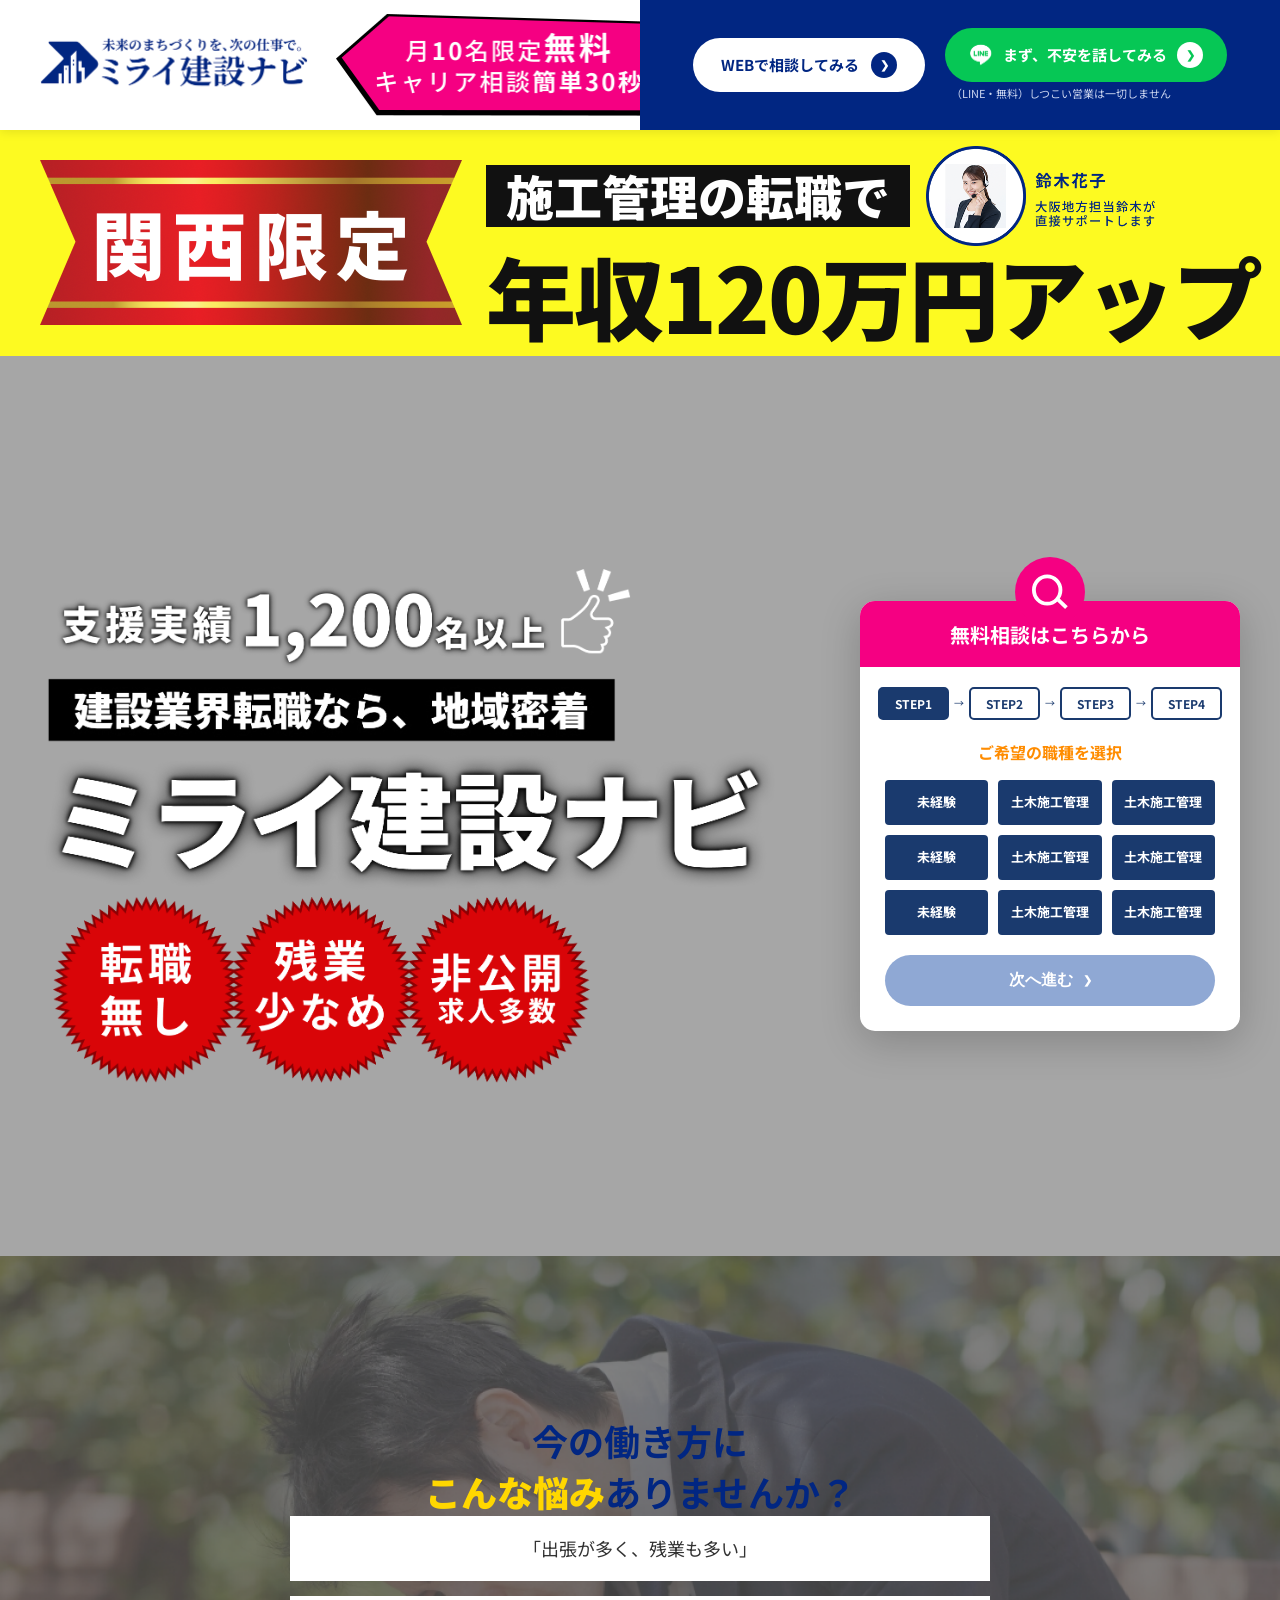
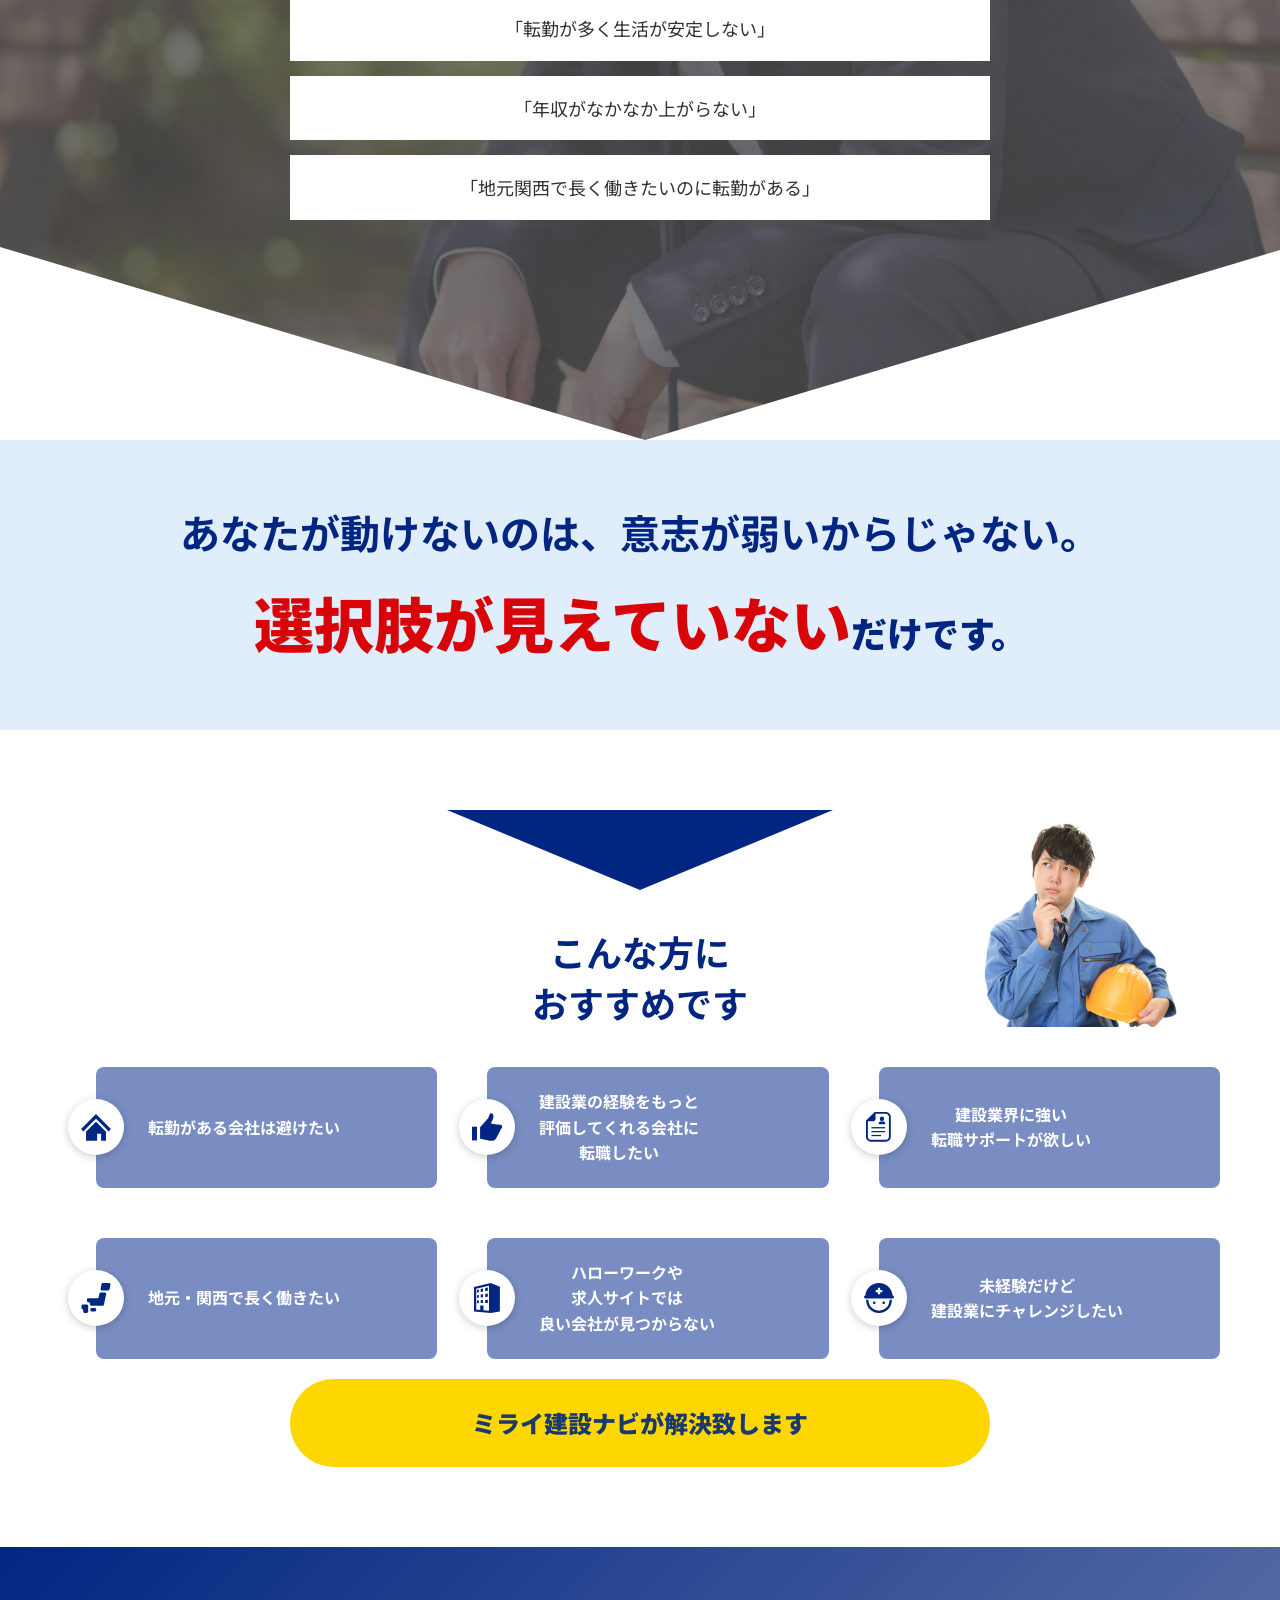
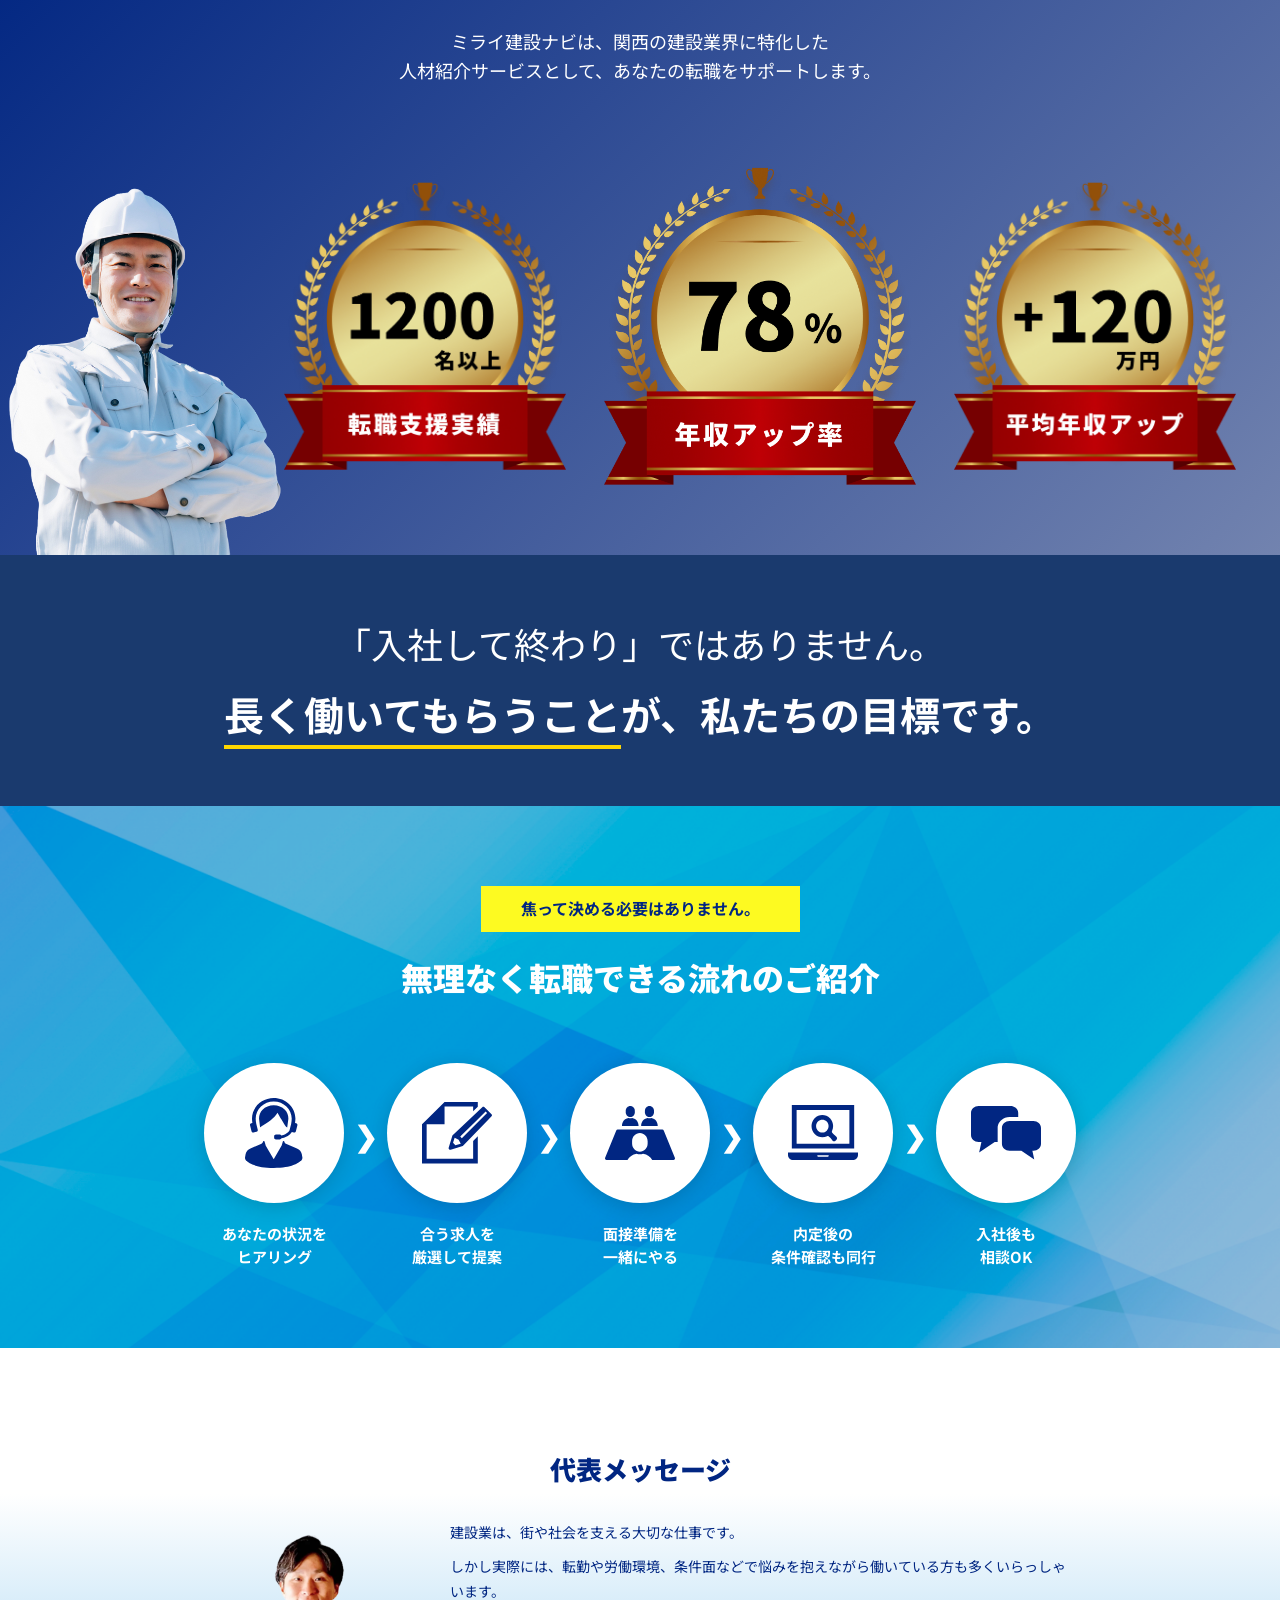
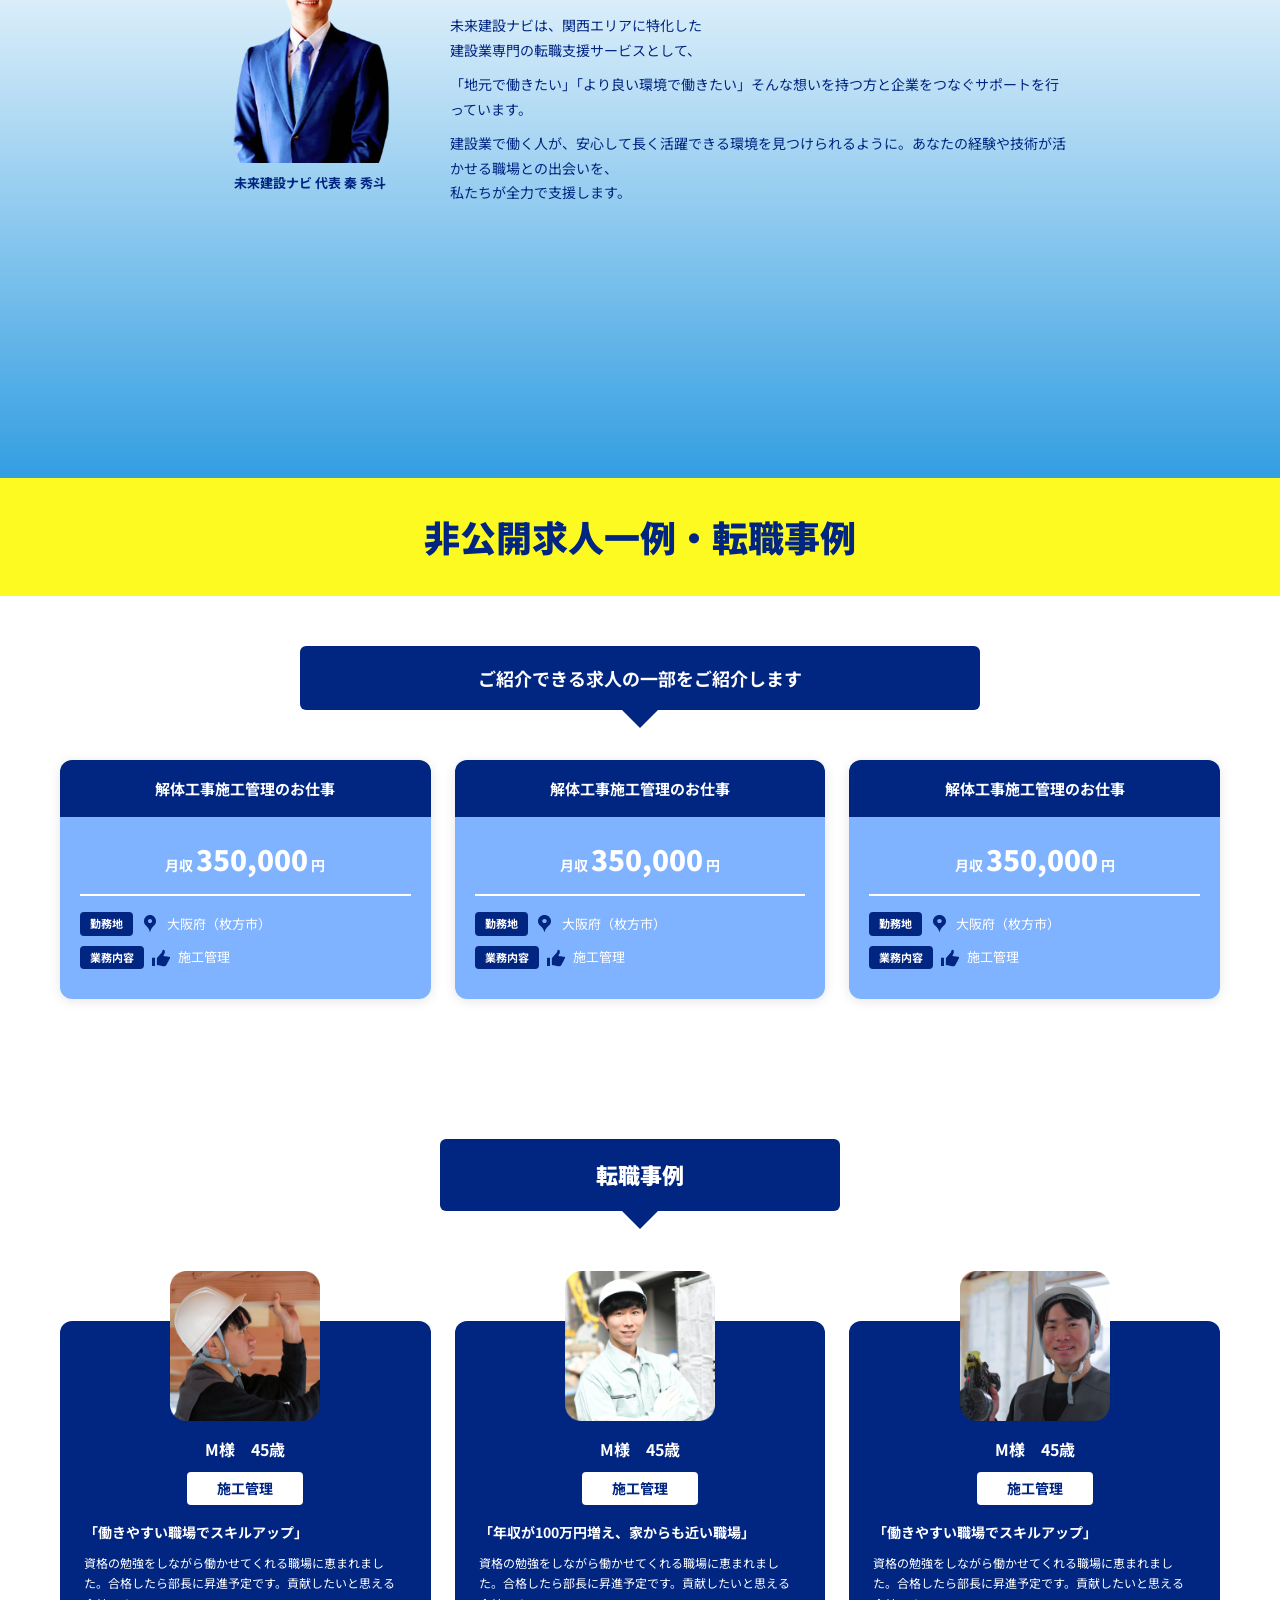
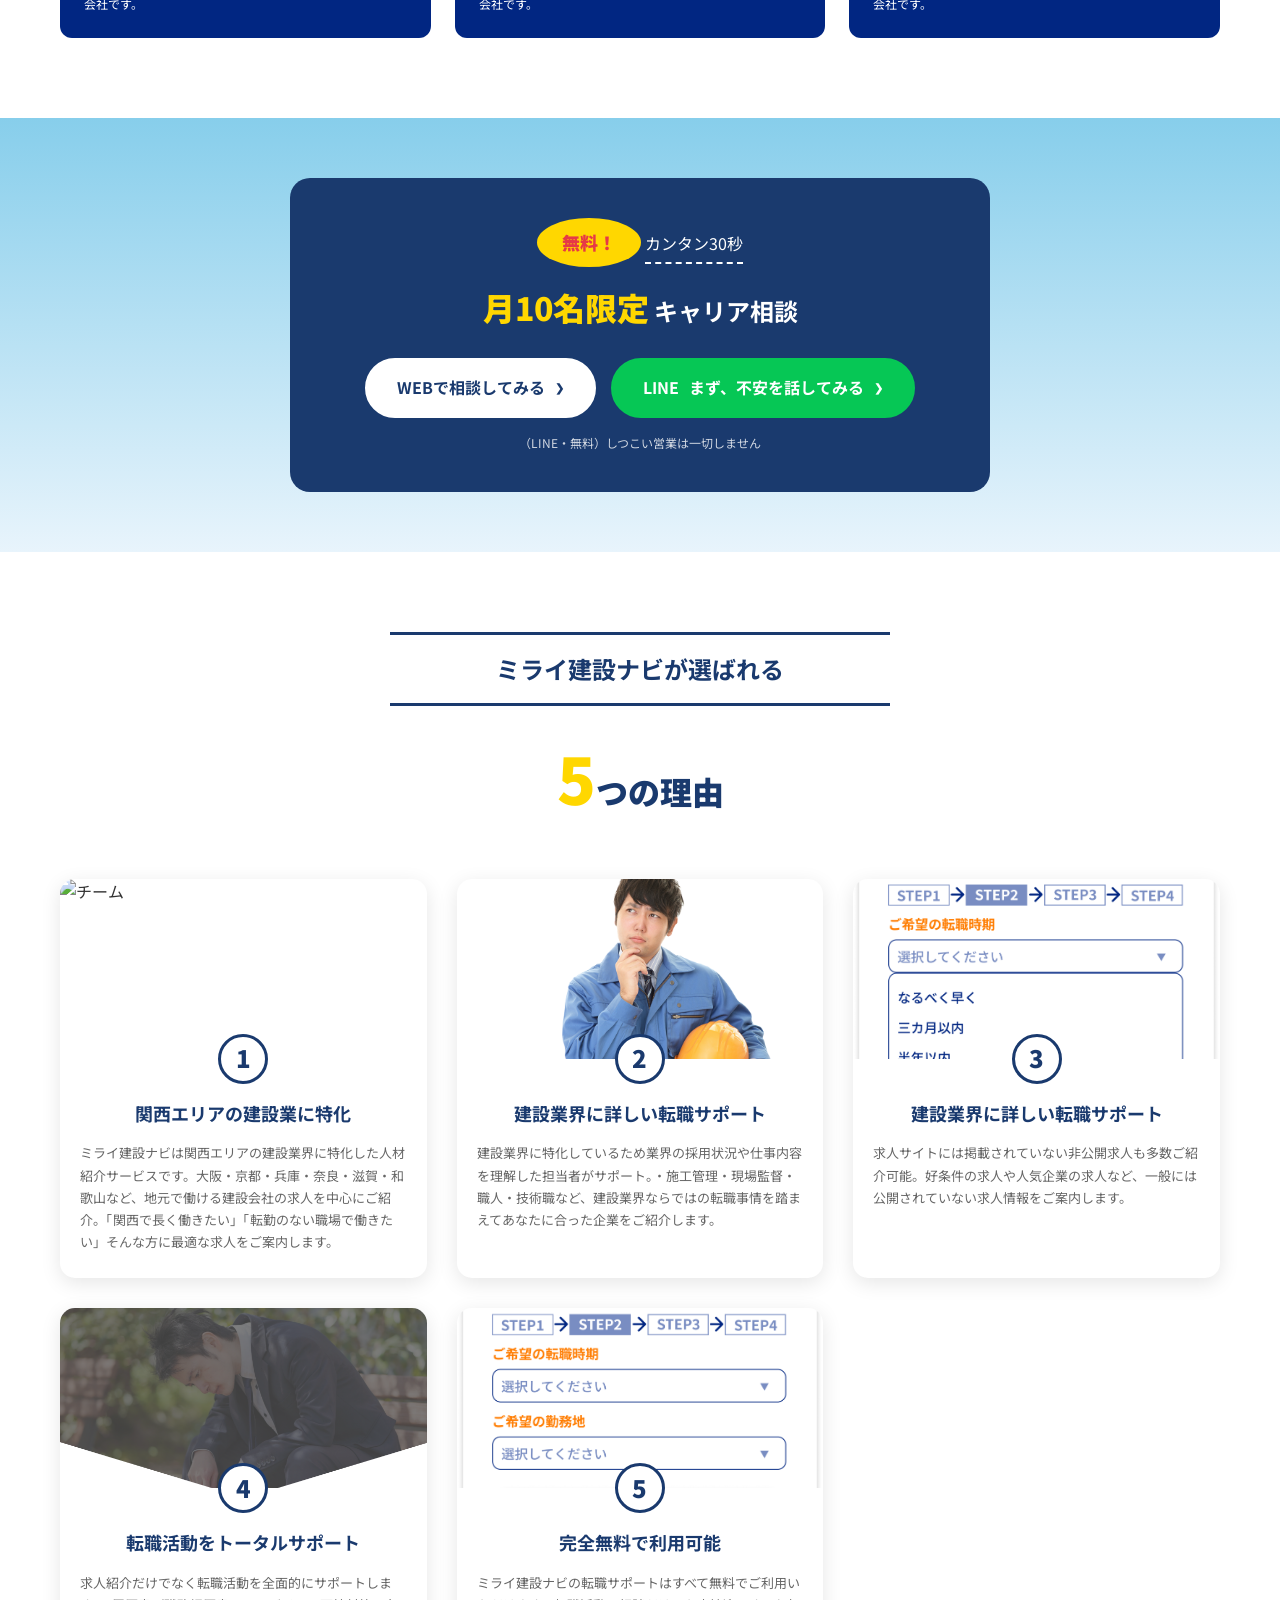
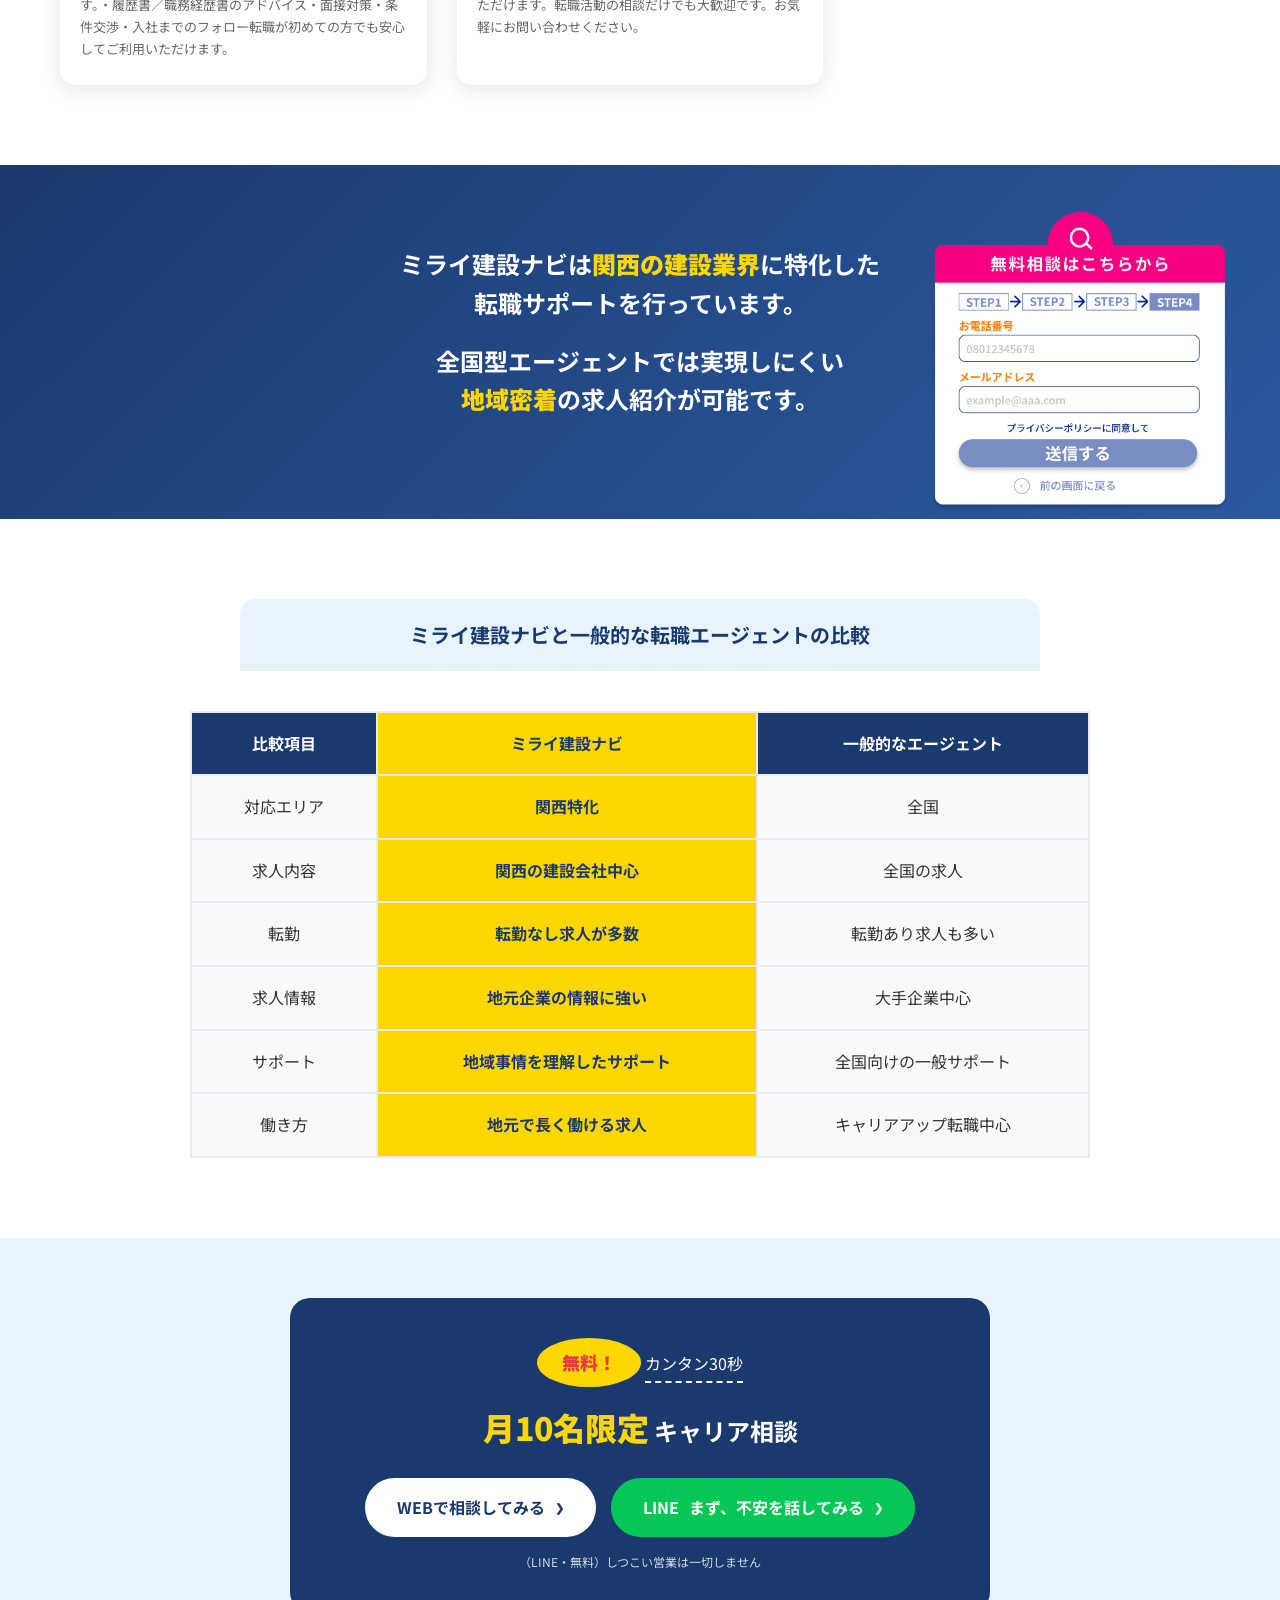
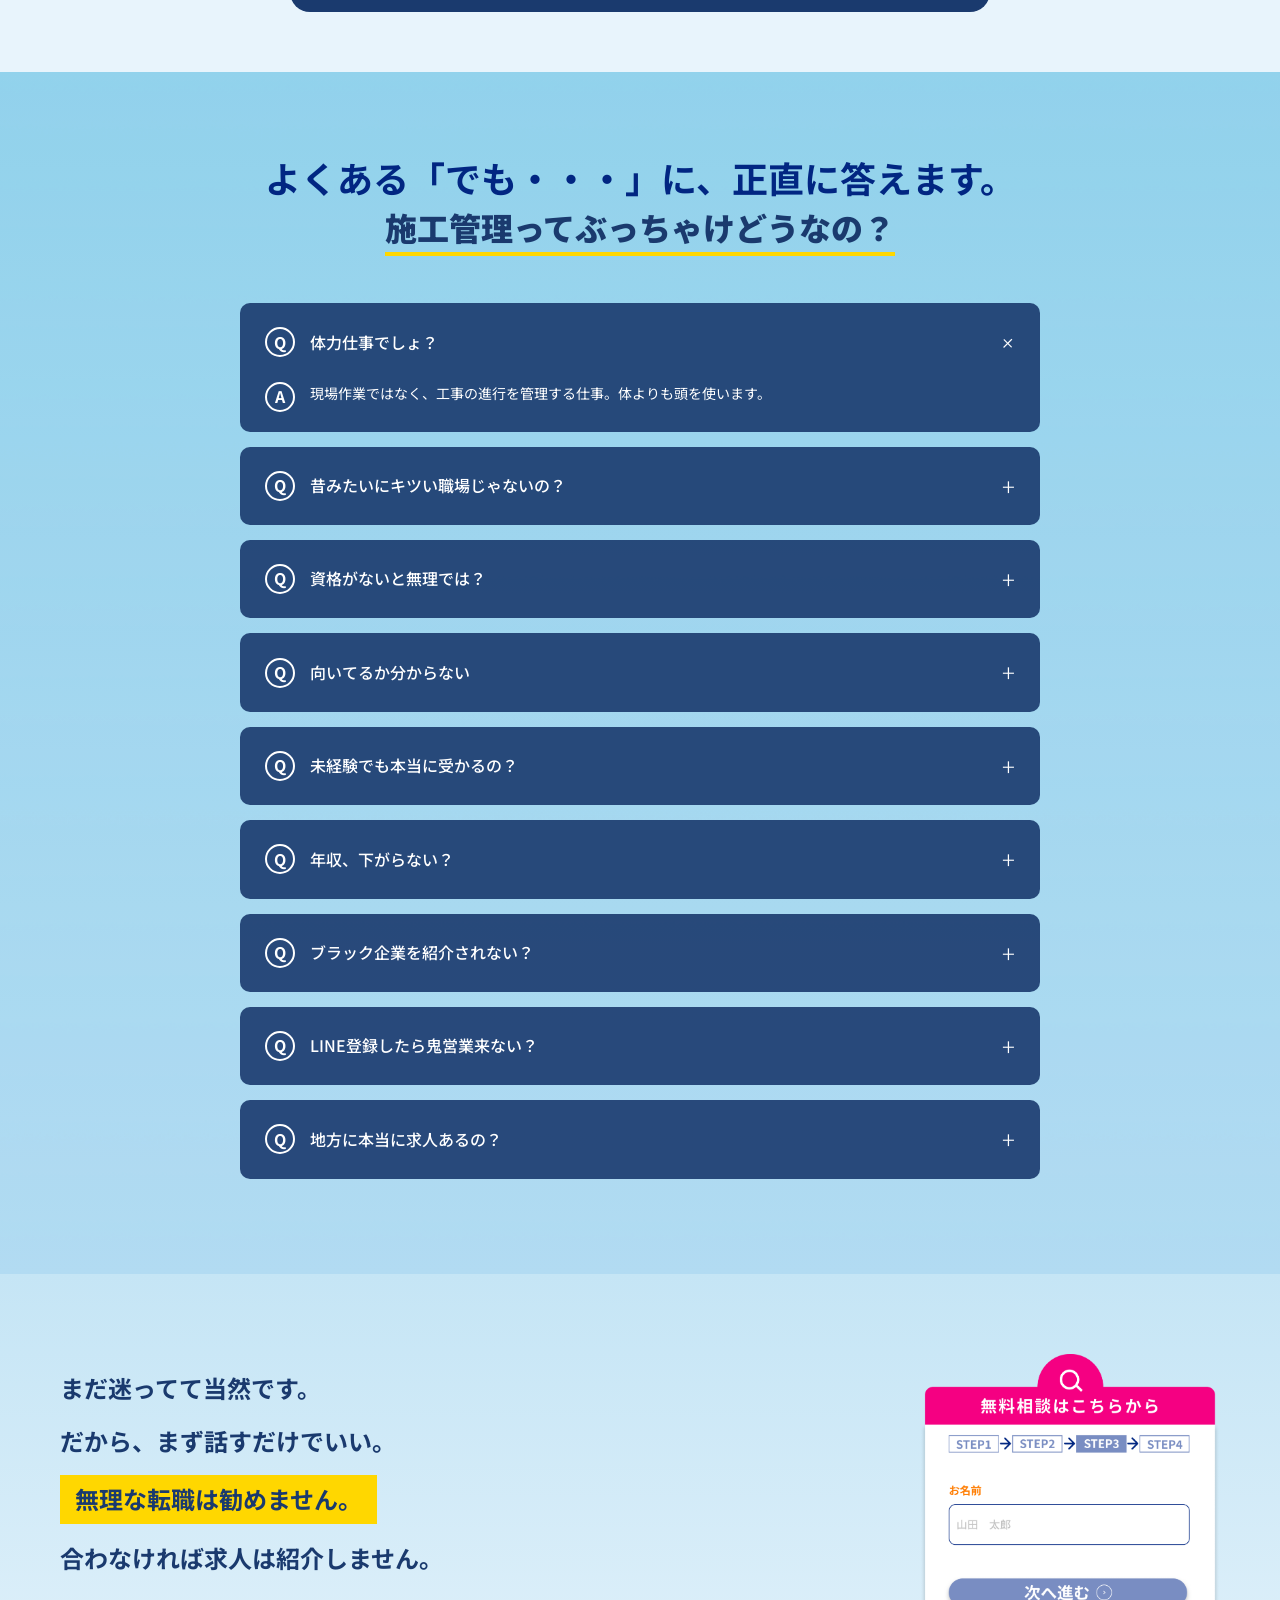
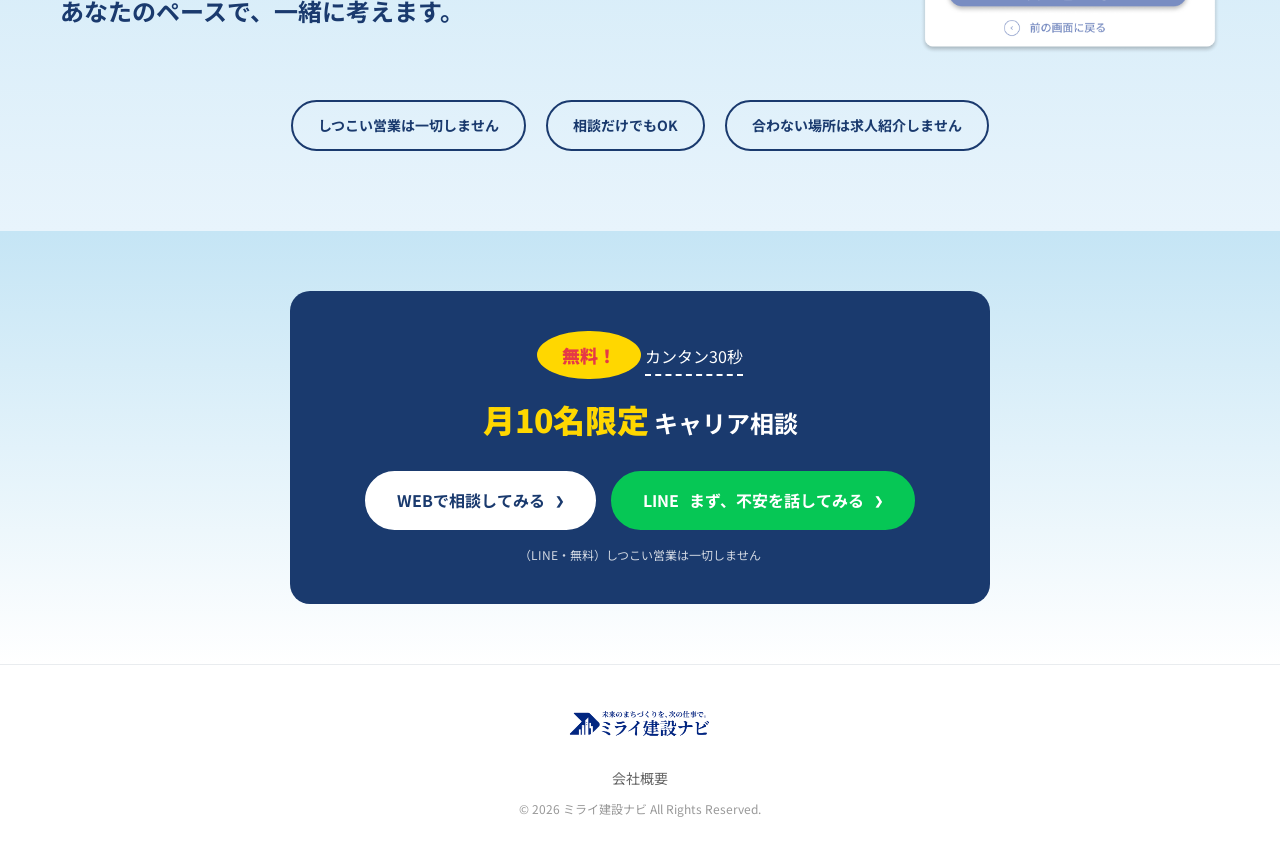
==== commit cc9c29e3: "Initial upload" ====
--- a/index.html
+++ b/index.html
@@ -1,651 +1,738 @@
 <!DOCTYPE html>
 <html lang="ja">
 <head>
-  <meta charset="UTF-8">
-  <meta name="viewport" content="width=device-width, initial-scale=1.0">
-  <title>ミライ建設ナビ | 施工管理の転職なら関西No.1エージェント</title>
-  <meta name="description" content="関西エリアの施工管理専門転職エージェント。年収120万円アップの実績あり。非公開求人多数、完全無料でキャリア支援。">
-  <link rel="stylesheet" href="style.css">
+    <meta charset="UTF-8">
+    <meta name="viewport" content="width=device-width, initial-scale=1.0">
+    <title>ミライ建設ナビ | 関西エリアの建設業界転職支援</title>
+    <link rel="stylesheet" href="style.css">
+    <link rel="preconnect" href="https://fonts.googleapis.com">
+    <link rel="preconnect" href="https://fonts.gstatic.com" crossorigin>
+    <link href="https://fonts.googleapis.com/css2?family=Noto+Sans+JP:wght@400;500;700;900&display=swap" rel="stylesheet">
 </head>
 <body>
-
-  <!-- ====== 1. Top Announcement Banner ====== -->
-  <div class="top-banner">
-    <span>
-      <svg class="star" viewBox="0 0 24 24" fill="none" stroke="currentColor" stroke-width="2"><polygon points="12 2 15.09 8.26 22 9.27 17 14.14 18.18 21.02 12 17.77 5.82 21.02 7 14.14 2 9.27 8.91 8.26 12 2"/></svg>
-      施工管理の転職ならミライ建設ナビ！まずは無料相談をご利用ください
-      <svg class="star" viewBox="0 0 24 24" fill="none" stroke="currentColor" stroke-width="2"><polygon points="12 2 15.09 8.26 22 9.27 17 14.14 18.18 21.02 12 17.77 5.82 21.02 7 14.14 2 9.27 8.91 8.26 12 2"/></svg>
-    </span>
-  </div>
-
-  <!-- ====== 2. Navigation Bar ====== -->
-  <header class="header">
-    <nav class="nav">
-      <!-- Logo -->
-      <a href="#" onclick="window.scrollTo({top:0,behavior:'smooth'});return false;" class="logo">
-        <img src="images/logo01.png" alt="ミライ建設ナビ" class="logo-img">
-      </a>
-
-      <!-- PC Menu -->
-      <div class="pc-menu">
-        <a href="#solution">特徴</a>
-        <a href="#statistics">実績</a>
-        <a href="#process">利用の流れ</a>
-        <a href="#jobs">求人紹介</a>
-        <a href="#faq">よくある質問</a>
-        <a href="cta.html" class="btn-cta-nav">無料相談</a>
-      </div>
-
-      <!-- SP Hamburger -->
-      <button class="hamburger" id="hamburgerBtn" aria-label="メニューを開く">
-        <svg id="menuIcon" viewBox="0 0 24 24" fill="none" stroke="currentColor" stroke-width="2" stroke-linecap="round" stroke-linejoin="round"><line x1="3" y1="6" x2="21" y2="6"/><line x1="3" y1="12" x2="21" y2="12"/><line x1="3" y1="18" x2="21" y2="18"/></svg>
-        <svg id="closeIcon" style="display:none;" viewBox="0 0 24 24" fill="none" stroke="currentColor" stroke-width="2" stroke-linecap="round" stroke-linejoin="round"><line x1="18" y1="6" x2="6" y2="18"/><line x1="6" y1="6" x2="18" y2="18"/></svg>
-      </button>
-    </nav>
-
-    <!-- Mobile Menu -->
-    <div class="mobile-menu" id="mobileMenu">
-      <div class="mobile-menu-inner">
-        <a href="#solution" onclick="closeMobileMenu()">特徴</a>
-        <a href="#statistics" onclick="closeMobileMenu()">実績</a>
-        <a href="#process" onclick="closeMobileMenu()">利用の流れ</a>
-        <a href="#jobs" onclick="closeMobileMenu()">求人紹介</a>
-        <a href="#faq" onclick="closeMobileMenu()">よくある質問</a>
-        <a href="cta.html" class="btn-mobile-cta">無料相談はこちら</a>
-      </div>
+    <!-- Header -->
+    <header class="header">
+        <div class="header-left">
+            <img src="assets/images/logo01 1.png" alt="ミライ建設ナビ" class="header-logo">
+            <img src="assets/images/Group 166525.png" alt="月10名限定無料 キャリア相談簡単30秒" class="header-promo">
+        </div>
+        <div class="header-right">
+            <a href="#form" class="btn-web">WEBで相談してみる <span class="btn-circle-arrow">&#10095;</span></a>
+            <div class="btn-line-wrap">
+                <a href="#" class="btn-line">
+                    <img src="assets/images/LINE_Brand_icon 1.svg" alt="LINE" class="line-svg">
+                    まず、不安を話してみる <span class="btn-circle-arrow">&#10095;</span>
+                </a>
+                <p class="line-note">（LINE・無料）しつこい営業は一切しません</p>
+            </div>
+        </div>
+    </header>
+
+    <!-- Sticky Sidebar -->
+    <div class="sticky-sidebar">
+        <a href="#form" class="sticky-btn">
+            <img src="assets/images/Group.svg" alt="WEBで相談" class="sticky-icon">
+            <span>W</span><span>E</span><span>B</span><span>で</span><span>相</span><span>談</span><span>し</span><span>て</span><span>み</span><span>る</span>
+        </a>
     </div>
-  </header>
-
-  <main>
-    <!-- ====== 3. Hero Section ====== -->
+
+    <!-- Hero Banner -->
+    <div class="hero-banner">
+        <div class="hero-banner-inner">
+            <img src="assets/images/ミライ建設ナビ様 (1)/Group 166526.png" alt="関西限定" class="kansai-badge">
+            <div class="hero-banner-text">
+                <div class="hero-banner-top-row">
+                    <p class="hero-subtitle">施工管理の転職で</p>
+                    <img src="assets/images/ミライ建設ナビ様 (1)/Group 166472.png" alt="鈴木花子" class="agent-badge">
+                </div>
+                <p class="hero-title-main">年収120万円アップ</p>
+            </div>
+        </div>
+    </div>
+
+    <!-- Hero Section -->
     <section class="hero">
-      <div class="hero-bg" style="background-image:url('images/hero-bg.png')"></div>
-      <div class="hero-overlay"></div>
-
-      <div class="hero-content">
-        <span class="badge-kansai">関西限定</span>
-
-        <h1>
-          施工管理の転職で
-          <br>
-          <span class="gold-text">年収120万円アップ</span>
-        </h1>
-
-        <p class="hero-sub">
-          関西エリアの施工管理専門エージェントが
-          <br class="hero-br">
-          あなたのキャリアアップを完全無料で支援します
-        </p>
-
-        <div class="hero-badges">
-          <span class="hero-badge">
-            <svg viewBox="0 0 24 24" fill="none" stroke="currentColor" stroke-width="2"><path d="M22 11.08V12a10 10 0 1 1-5.93-9.14"/><polyline points="22 4 12 14.01 9 11.01"/></svg>
-            転職無し
-          </span>
-          <span class="hero-badge">
-            <svg viewBox="0 0 24 24" fill="none" stroke="currentColor" stroke-width="2"><path d="M22 11.08V12a10 10 0 1 1-5.93-9.14"/><polyline points="22 4 12 14.01 9 11.01"/></svg>
-            残業少なめ
-          </span>
-          <span class="hero-badge">
-            <svg viewBox="0 0 24 24" fill="none" stroke="currentColor" stroke-width="2"><path d="M22 11.08V12a10 10 0 1 1-5.93-9.14"/><polyline points="22 4 12 14.01 9 11.01"/></svg>
-            非公開求人数
-          </span>
-        </div>
-
-        <p class="hero-stats">
-          支援実績 <span class="gold">1,200名以上</span>
-        </p>
-
-        <a href="cta.html" class="btn-hero badge-pulse">無料相談はこちら</a>
-      </div>
-
-      <div class="scroll-indicator">
-        <svg viewBox="0 0 24 24" fill="none" stroke="currentColor" stroke-width="2"><polyline points="6 9 12 15 18 9"/></svg>
-      </div>
-    </section>
-
-    <!-- ====== 4. Problem Section ====== -->
-    <section class="problem-section">
-      <div class="container">
-        <h2 class="section-title">こんな悩みありませんか？</h2>
-        <p class="section-subtitle">施工管理の仕事で抱えるお悩み、解決できます</p>
-
-        <div class="problem-grid">
-          <!-- Problem 1 -->
-          <div class="problem-card">
-            <div class="problem-icon">
-              <svg viewBox="0 0 24 24" fill="none" stroke="currentColor" stroke-width="2"><line x1="12" y1="1" x2="12" y2="23"/><path d="M17 5H9.5a3.5 3.5 0 0 0 0 7h5a3.5 3.5 0 0 1 0 7H6"/></svg>
-            </div>
-            <div>
-              <h3>給与が低い</h3>
-              <p>施工管理の仕事をしているが、他業種と比べて給与が低いと感じている</p>
-            </div>
-          </div>
-          <!-- Problem 2 -->
-          <div class="problem-card">
-            <div class="problem-icon">
-              <svg viewBox="0 0 24 24" fill="none" stroke="currentColor" stroke-width="2"><circle cx="12" cy="12" r="10"/><polyline points="12 6 12 12 16 14"/></svg>
-            </div>
-            <div>
-              <h3>残業が多い</h3>
-              <p>毎日遅くまで働いていて、プライベートの時間が全くない</p>
-            </div>
-          </div>
-          <!-- Problem 3 -->
-          <div class="problem-card">
-            <div class="problem-icon">
-              <svg viewBox="0 0 24 24" fill="none" stroke="currentColor" stroke-width="2"><polyline points="23 6 13.5 15.5 8.5 10.5 1 18"/><polyline points="17 6 23 6 23 12"/></svg>
-            </div>
-            <div>
-              <h3>将来が不安</h3>
-              <p>このまま現場で働き続けて大丈夫なのか、将来への不安がある</p>
-            </div>
-          </div>
-          <!-- Problem 4 -->
-          <div class="problem-card">
-            <div class="problem-icon">
-              <svg viewBox="0 0 24 24" fill="none" stroke="currentColor" stroke-width="2"><path d="M2 3h6a4 4 0 0 1 4 4v14a3 3 0 0 0-3-3H2z"/><path d="M22 3h-6a4 4 0 0 0-4 4v14a3 3 0 0 1 3-3h7z"/></svg>
-            </div>
-            <div>
-              <h3>スキルアップしたい</h3>
-              <p>新しい知識や資格を身につけて、キャリアアップしたい</p>
-            </div>
-          </div>
-        </div>
-      </div>
-    </section>
-
-    <!-- ====== 5. Solution Section ====== -->
-    <section id="solution" class="solution-section">
-      <div class="container">
-        <h2 class="section-title">ミライ建設ナビが<br>解決致します</h2>
-        <p class="section-subtitle">関西の施工管理転職に特化した6つのサポート</p>
-
-        <div class="solution-grid">
-          <div class="solution-card">
-            <div class="solution-icon"><svg viewBox="0 0 24 24" fill="none" stroke="currentColor" stroke-width="2"><path d="M20 21v-2a4 4 0 0 0-4-4H8a4 4 0 0 0-4 4v2"/><circle cx="12" cy="7" r="4"/></svg></div>
-            <h3>専属アドバイザー</h3>
-            <p>経験豊富な専属アドバイザーが一人ひとりに合わせたサポートを提供します</p>
-          </div>
-          <div class="solution-card">
-            <div class="solution-icon"><svg viewBox="0 0 24 24" fill="none" stroke="currentColor" stroke-width="2"><polyline points="23 6 13.5 15.5 8.5 10.5 1 18"/><polyline points="17 6 23 6 23 12"/></svg></div>
-            <h3>年収アップ支援</h3>
-            <p>年収120万円アップの実績。あなたの適性に合った高収入求人をご紹介</p>
-          </div>
-          <div class="solution-card">
-            <div class="solution-icon"><svg viewBox="0 0 24 24" fill="none" stroke="currentColor" stroke-width="2"><circle cx="11" cy="11" r="8"/><line x1="21" y1="21" x2="16.65" y2="16.65"/></svg></div>
-            <h3>非公開求人紹介</h3>
-            <p>一般には出回らない関西の優良非公開求人を多数保有しています</p>
-          </div>
-          <div class="solution-card">
-            <div class="solution-icon"><svg viewBox="0 0 24 24" fill="none" stroke="currentColor" stroke-width="2"><path d="M20.84 4.61a5.5 5.5 0 0 0-7.78 0L12 5.67l-1.06-1.06a5.5 5.5 0 0 0-7.78 7.78l1.06 1.06L12 21.23l7.78-7.78 1.06-1.06a5.5 5.5 0 0 0 0-7.78z"/></svg></div>
-            <h3>無料キャリア相談</h3>
-            <p>転職をお考えでなくても、まずは気軽に無料でご相談いただけます</p>
-          </div>
-          <div class="solution-card">
-            <div class="solution-icon"><svg viewBox="0 0 24 24" fill="none" stroke="currentColor" stroke-width="2"><path d="M14 2H6a2 2 0 0 0-2 2v16a2 2 0 0 0 2 2h12a2 2 0 0 0 2-2V8z"/><polyline points="14 2 14 8 20 8"/><line x1="16" y1="13" x2="8" y2="13"/><line x1="16" y1="17" x2="8" y2="17"/></svg></div>
-            <h3>書類作成支援</h3>
-            <p>職務経歴書や履歴書の作成をプロが丁寧にサポートいたします</p>
-          </div>
-          <div class="solution-card">
-            <div class="solution-icon"><svg viewBox="0 0 24 24" fill="none" stroke="currentColor" stroke-width="2"><path d="M12 1a3 3 0 0 0-3 3v8a3 3 0 0 0 6 0V4a3 3 0 0 0-3-3z"/><path d="M19 10v2a7 7 0 0 1-14 0v-2"/><line x1="12" y1="19" x2="12" y2="23"/><line x1="8" y1="23" x2="16" y2="23"/></svg></div>
-            <h3>面接対策</h3>
-            <p>模擬面接や面接のコツを徹底指導。内定獲得率を大幅にアップ</p>
-          </div>
-        </div>
-      </div>
-    </section>
-
-    <!-- ====== 6. Statistics Section ====== -->
-    <section id="statistics" class="stats-section">
-      <div class="stats-border stats-border-top"></div>
-      <div class="stats-border stats-border-bottom"></div>
-      <div class="container">
-        <h2 class="section-title">数字で見るミライ建設ナビ</h2>
-
-        <div class="stats-grid">
-          <div class="stat-item">
-            <div class="stat-circle">
-              <div>
-                <svg viewBox="0 0 24 24" fill="none" stroke="currentColor" stroke-width="2"><path d="M17 21v-2a4 4 0 0 0-4-4H5a4 4 0 0 0-4 4v2"/><circle cx="9" cy="7" r="4"/><path d="M23 21v-2a4 4 0 0 0-3-3.87"/><path d="M16 3.13a4 4 0 0 1 0 7.75"/></svg>
-                <span class="stat-value">1,200名以上</span>
-              </div>
-            </div>
-            <p class="stat-label">支援実績</p>
-          </div>
-          <div class="stat-item">
-            <div class="stat-circle">
-              <div>
-                <svg viewBox="0 0 24 24" fill="none" stroke="currentColor" stroke-width="2"><polyline points="23 6 13.5 15.5 8.5 10.5 1 18"/><polyline points="17 6 23 6 23 12"/></svg>
-                <span class="stat-value">+120万円</span>
-              </div>
-            </div>
-            <p class="stat-label">最大年収アップ額</p>
-          </div>
-          <div class="stat-item">
-            <div class="stat-circle">
-              <div>
-                <svg viewBox="0 0 24 24" fill="none" stroke="currentColor" stroke-width="2"><circle cx="12" cy="12" r="10"/><circle cx="12" cy="12" r="6"/><circle cx="12" cy="12" r="2"/></svg>
-                <span class="stat-value">78%</span>
-              </div>
-            </div>
-            <p class="stat-label">転職成功率</p>
-          </div>
-        </div>
-      </div>
-    </section>
-
-    <!-- ====== 7. Process Flow Section ====== -->
-    <section id="process" class="process-section">
-      <div class="container">
-        <h2 class="section-title">ご利用の流れ</h2>
-        <p class="section-subtitle">カンタン5ステップで理想の転職を実現</p>
-
-        <div class="process-list">
-          <div class="process-item">
-            <div class="process-connector"><svg viewBox="0 0 24 24" fill="none" stroke="currentColor" stroke-width="2"><polyline points="6 9 12 15 18 9"/></svg></div>
-            <div class="process-card">
-              <div class="process-card-inner">
-                <div class="process-icon"><svg viewBox="0 0 24 24" fill="none" stroke="currentColor" stroke-width="2"><path d="M22 16.92v3a2 2 0 0 1-2.18 2 19.79 19.79 0 0 1-8.63-3.07 19.5 19.5 0 0 1-6-6 19.79 19.79 0 0 1-3.07-8.67A2 2 0 0 1 4.11 2h3a2 2 0 0 1 2 1.72c.127.96.361 1.903.7 2.81a2 2 0 0 1-.45 2.11L8.09 9.91a16 16 0 0 0 6 6l1.27-1.27a2 2 0 0 1 2.11-.45c.907.339 1.85.573 2.81.7A2 2 0 0 1 22 16.92z"/></svg></div>
-                <div>
-                  <span class="process-step-label">STEP 1</span>
-                  <h3>お問い合わせ</h3>
-                  <p>電話またはフォームからお気軽にお問い合わせください</p>
-                </div>
-              </div>
-            </div>
-          </div>
-          <div class="process-item">
-            <div class="process-connector"><svg viewBox="0 0 24 24" fill="none" stroke="currentColor" stroke-width="2"><polyline points="6 9 12 15 18 9"/></svg></div>
-            <div class="process-card">
-              <div class="process-card-inner">
-                <div class="process-icon"><svg viewBox="0 0 24 24" fill="none" stroke="currentColor" stroke-width="2"><path d="M21 15a2 2 0 0 1-2 2H7l-4 4V5a2 2 0 0 1 2-2h14a2 2 0 0 1 2 2z"/></svg></div>
-                <div>
-                  <span class="process-step-label">STEP 2</span>
-                  <h3>ヒアリング</h3>
-                  <p>専属アドバイザーがあなたの希望・条件を詳しく伺います</p>
-                </div>
-              </div>
-            </div>
-          </div>
-          <div class="process-item">
-            <div class="process-connector"><svg viewBox="0 0 24 24" fill="none" stroke="currentColor" stroke-width="2"><polyline points="6 9 12 15 18 9"/></svg></div>
-            <div class="process-card">
-              <div class="process-card-inner">
-                <div class="process-icon"><svg viewBox="0 0 24 24" fill="none" stroke="currentColor" stroke-width="2"><circle cx="11" cy="11" r="8"/><line x1="21" y1="21" x2="16.65" y2="16.65"/></svg></div>
-                <div>
-                  <span class="process-step-label">STEP 3</span>
-                  <h3>求人紹介</h3>
-                  <p>ご希望にマッチする非公開求人をご提案いたします</p>
-                </div>
-              </div>
-            </div>
-          </div>
-          <div class="process-item">
-            <div class="process-connector"><svg viewBox="0 0 24 24" fill="none" stroke="currentColor" stroke-width="2"><polyline points="6 9 12 15 18 9"/></svg></div>
-            <div class="process-card">
-              <div class="process-card-inner">
-                <div class="process-icon"><svg viewBox="0 0 24 24" fill="none" stroke="currentColor" stroke-width="2"><path d="M14 2H6a2 2 0 0 0-2 2v16a2 2 0 0 0 2 2h12a2 2 0 0 0 2-2V8z"/><polyline points="14 2 14 8 20 8"/><line x1="16" y1="13" x2="8" y2="13"/><line x1="16" y1="17" x2="8" y2="17"/></svg></div>
-                <div>
-                  <span class="process-step-label">STEP 4</span>
-                  <h3>面接対策</h3>
-                  <p>書類添削から模擬面接まで徹底サポートします</p>
-                </div>
-              </div>
-            </div>
-          </div>
-          <div class="process-item">
-            <div class="process-card">
-              <div class="process-card-inner">
-                <div class="process-icon"><svg viewBox="0 0 24 24" fill="none" stroke="currentColor" stroke-width="2"><path d="M5 8l6 6"/><path d="M4 14l6-6 2-3"/><path d="M2 5h12"/><path d="M7 2h1"/><path d="M22 22l-5-10-5 10"/><path d="M14 18h6"/></svg></div>
-                <div>
-                  <span class="process-step-label">STEP 5</span>
-                  <h3>内定・入社</h3>
-                  <p>内定獲得後も入社まで安心サポートをお届けします</p>
-                </div>
-              </div>
-            </div>
-          </div>
-        </div>
-      </div>
-    </section>
-
-    <!-- ====== 8. Representative Section ====== -->
-    <section class="rep-section">
-      <div class="container">
-        <h2 class="section-title">代表者ご挨拶</h2>
-
-        <div class="rep-card">
-          <div class="rep-photo">
-            <img src="images/representative.png" alt="代表者">
-          </div>
-          <div class="rep-text">
-            <h3>田中 太郎</h3>
-            <p class="rep-title">代表取締役</p>
-            <p>ミライ建設ナビは、関西エリアに特化した施工管理の転職エージェントです。</p>
-            <p>建設業界で15年以上の経験を持ち、施工管理のプロフェッショナルとして多くの方のキャリアアップを支援してまいりました。</p>
-            <p>「関西の施工管理に関わる全ての人のキャリアを輝かせる」をミッションに、一人ひとりに寄り添った支援を心がけています。転職をお考えでなくても、まずは気軽にご相談ください。</p>
-          </div>
-        </div>
-      </div>
-    </section>
-
-    <!-- ====== 9. Job Listings Section ====== -->
-    <section id="jobs" class="jobs-section">
-      <div class="jobs-header">
-        <h2>求人紹介</h2>
-      </div>
-      <div class="container">
-        <div class="jobs-grid">
-          <!-- Job 1 -->
-          <div class="job-card">
-            <div class="job-card-header">
-              <h3>大手ゼネコン 施工管理（現場監督）</h3>
-            </div>
-            <div class="job-card-body">
-              <div class="job-salary">
-                <svg viewBox="0 0 24 24" fill="none" stroke="currentColor" stroke-width="2"><line x1="12" y1="1" x2="12" y2="23"/><path d="M17 5H9.5a3.5 3.5 0 0 0 0 7h5a3.5 3.5 0 0 1 0 7H6"/></svg>
-                <span>450,000円〜</span>
-              </div>
-              <div class="job-details">
-                <p class="job-detail"><span class="job-detail-label">勤務地：</span>大阪府大阪市</p>
-                <p class="job-detail"><span class="job-detail-label">雇用形態：</span>正社員</p>
-                <p class="job-detail"><span class="job-detail-label">応募条件：</span>施工管理経験3年以上</p>
-              </div>
-              <button class="btn-details">詳しく見る</button>
-            </div>
-          </div>
-          <!-- Job 2 -->
-          <div class="job-card">
-            <div class="job-card-header">
-              <h3>中規模建築会社 施工管理エンジニア</h3>
-            </div>
-            <div class="job-card-body">
-              <div class="job-salary">
-                <svg viewBox="0 0 24 24" fill="none" stroke="currentColor" stroke-width="2"><line x1="12" y1="1" x2="12" y2="23"/><path d="M17 5H9.5a3.5 3.5 0 0 0 0 7h5a3.5 3.5 0 0 1 0 7H6"/></svg>
-                <span>380,000円〜</span>
-              </div>
-              <div class="job-details">
-                <p class="job-detail"><span class="job-detail-label">勤務地：</span>兵庫県神戸市</p>
-                <p class="job-detail"><span class="job-detail-label">雇用形態：</span>正社員</p>
-                <p class="job-detail"><span class="job-detail-label">応募条件：</span>施工管理経験1年以上</p>
-              </div>
-              <button class="btn-details">詳しく見る</button>
-            </div>
-          </div>
-          <!-- Job 3 -->
-          <div class="job-card">
-            <div class="job-card-header">
-              <h3>住宅メーカー 工事監理担当</h3>
-            </div>
-            <div class="job-card-body">
-              <div class="job-salary">
-                <svg viewBox="0 0 24 24" fill="none" stroke="currentColor" stroke-width="2"><line x1="12" y1="1" x2="12" y2="23"/><path d="M17 5H9.5a3.5 3.5 0 0 0 0 7h5a3.5 3.5 0 0 1 0 7H6"/></svg>
-                <span>350,000円〜</span>
-              </div>
-              <div class="job-details">
-                <p class="job-detail"><span class="job-detail-label">勤務地：</span>京都府京都市</p>
-                <p class="job-detail"><span class="job-detail-label">雇用形態：</span>正社員</p>
-                <p class="job-detail"><span class="job-detail-label">応募条件：</span>建築経験不問（要意欲）</p>
-              </div>
-              <button class="btn-details">詳しく見る</button>
-            </div>
-          </div>
-        </div>
-      </div>
-    </section>
-
-    <!-- ====== 10. CTA Section ====== -->
-    <section id="cta" class="cta-section">
-      <div class="cta-deco cta-deco-1"></div>
-      <div class="cta-deco cta-deco-2"></div>
-
-      <div class="cta-content">
-        <span class="badge-free">無料!</span>
-        <p class="cta-easy">カンタン30秒</p>
-        <h2>月10名限定<br>キャリア相談</h2>
-        <p class="cta-desc">施工管理のプロがあなたのキャリアについて無料でアドバイスいたします。まずはお気軽にお問い合わせください。</p>
-
-        <div class="cta-buttons">
-          <a href="cta.html" class="btn-outline">WEBで相談してみる</a>
-          <a href="cta.html" class="btn-green">無料相談はこちら</a>
-        </div>
-      </div>
-    </section>
-
-    <!-- ====== 11. 5 Reasons Section ====== -->
-    <section class="reasons-section">
-      <div class="reasons-bg" style="background-image:url('images/construction-bg.png')"></div>
-      <div class="reasons-overlay"></div>
-
-      <div class="reasons-content container">
-        <h2 class="section-title">選ばれる5つの理由</h2>
-        <p class="section-subtitle">関西の施工管理転職で信頼される理由</p>
-
-        <div class="reasons-list">
-          <div class="reason-card">
-            <div class="reason-number-icon">
-              <span class="reason-number">01</span>
-              <div class="reason-icon-circle"><svg viewBox="0 0 24 24" fill="none" stroke="currentColor" stroke-width="2"><path d="M3 18v-6a9 9 0 0 1 18 0v6"/><path d="M21 19a2 2 0 0 1-2 2h-1a2 2 0 0 1-2-2v-3a2 2 0 0 1 2-2h3zM3 19a2 2 0 0 0 2 2h1a2 2 0 0 0 2-2v-3a2 2 0 0 0-2-2H3z"/></svg></div>
-            </div>
-            <div>
-              <h3>専属アドバイザーがサポート</h3>
-              <p>建設業界に精通した専属アドバイザーが、転職活動全般を丁寧にサポート。一人ひとりの状況に合わせた最適なアドバイスをお届けします。</p>
-            </div>
-          </div>
-          <div class="reason-card">
-            <div class="reason-number-icon">
-              <span class="reason-number">02</span>
-              <div class="reason-icon-circle"><svg viewBox="0 0 24 24" fill="none" stroke="currentColor" stroke-width="2"><circle cx="12" cy="8" r="7"/><polyline points="8.21 13.89 7 23 12 20 17 23 15.79 13.88"/></svg></div>
-            </div>
-            <div>
-              <h3>年収120万円アップの実績</h3>
-              <p>施工管理の転職において、最大年収120万円アップの実績があります。適正評価される求人をご紹介し、年収アップを実現します。</p>
-            </div>
-          </div>
-          <div class="reason-card">
-            <div class="reason-number-icon">
-              <span class="reason-number">03</span>
-              <div class="reason-icon-circle"><svg viewBox="0 0 24 24" fill="none" stroke="currentColor" stroke-width="2"><rect x="4" y="2" width="16" height="20" rx="2" ry="2"/><path d="M9 22v-4h6v4"/><path d="M8 6h.01"/><path d="M16 6h.01"/><path d="M12 6h.01"/><path d="M12 10h.01"/><path d="M12 14h.01"/><path d="M16 10h.01"/><path d="M16 14h.01"/><path d="M8 10h.01"/><path d="M8 14h.01"/></svg></div>
-            </div>
-            <div>
-              <h3>関西の非公開求人多数</h3>
-              <p>大阪・京都・兵庫・奈良を中心に、一般には出回らない優良な非公開求人を多数保有。関西エリアに特化しているからこそ、質の高い求人をご提供できます。</p>
-            </div>
-          </div>
-          <div class="reason-card">
-            <div class="reason-number-icon">
-              <span class="reason-number">04</span>
-              <div class="reason-icon-circle"><svg viewBox="0 0 24 24" fill="none" stroke="currentColor" stroke-width="2"><rect x="2" y="7" width="20" height="14" rx="2" ry="2"/><path d="M16 21V5a2 2 0 0 0-2-2h-4a2 2 0 0 0-2 2v16"/></svg></div>
-            </div>
-            <div>
-              <h3>転職なしでもOK</h3>
-              <p>現在の職場に残りながら、条件の良い求人を探すことも可能です。まずはキャリア相談だけでもお気軽にどうぞ。</p>
-            </div>
-          </div>
-          <div class="reason-card">
-            <div class="reason-number-icon">
-              <span class="reason-number">05</span>
-              <div class="reason-icon-circle"><svg viewBox="0 0 24 24" fill="none" stroke="currentColor" stroke-width="2"><path d="M12 22s8-4 8-10V5l-8-3-8 3v7c0 6 8 10 8 10z"/></svg></div>
-            </div>
-            <div>
-              <h3>完全無料で利用可能</h3>
-              <p>ご紹介から転職成功まで一切費用はかかりません。完全無料でプロのサポートが受けられます。</p>
-            </div>
-          </div>
-        </div>
-      </div>
-    </section>
-
-    <!-- ====== 12. Comparison Table ====== -->
-    <section class="comparison-section">
-      <div class="container">
-        <h2 class="section-title">他社との比較</h2>
-        <p class="section-subtitle">ミライ建設ナビが選ばれる理由がわかります</p>
-
-        <div class="comparison-wrapper">
-          <table class="comparison-table">
-            <thead>
-              <tr>
-                <th>項目</th>
-                <th>ミライ建設ナビ</th>
-                <th>一般的な転職サイト</th>
-              </tr>
-            </thead>
-            <tbody>
-              <tr><td>専属アドバイザー</td><td><svg class="check-icon" viewBox="0 0 24 24" fill="none" stroke="currentColor" stroke-width="2"><path d="M22 11.08V12a10 10 0 1 1-5.93-9.14"/><polyline points="22 4 12 14.01 9 11.01"/></svg></td><td><svg class="cross-icon" viewBox="0 0 24 24" fill="none" stroke="currentColor" stroke-width="2"><circle cx="12" cy="12" r="10"/><line x1="15" y1="9" x2="9" y2="15"/><line x1="9" y1="9" x2="15" y2="15"/></svg></td></tr>
-              <tr><td>施工管理に特化</td><td><svg class="check-icon" viewBox="0 0 24 24" fill="none" stroke="currentColor" stroke-width="2"><path d="M22 11.08V12a10 10 0 1 1-5.93-9.14"/><polyline points="22 4 12 14.01 9 11.01"/></svg></td><td><svg class="cross-icon" viewBox="0 0 24 24" fill="none" stroke="currentColor" stroke-width="2"><circle cx="12" cy="12" r="10"/><line x1="15" y1="9" x2="9" y2="15"/><line x1="9" y1="9" x2="15" y2="15"/></svg></td></tr>
-              <tr><td>非公開求人の保有</td><td><svg class="check-icon" viewBox="0 0 24 24" fill="none" stroke="currentColor" stroke-width="2"><path d="M22 11.08V12a10 10 0 1 1-5.93-9.14"/><polyline points="22 4 12 14.01 9 11.01"/></svg></td><td><svg class="cross-icon" viewBox="0 0 24 24" fill="none" stroke="currentColor" stroke-width="2"><circle cx="12" cy="12" r="10"/><line x1="15" y1="9" x2="9" y2="15"/><line x1="9" y1="9" x2="15" y2="15"/></svg></td></tr>
-              <tr><td>関西エリア特化</td><td><svg class="check-icon" viewBox="0 0 24 24" fill="none" stroke="currentColor" stroke-width="2"><path d="M22 11.08V12a10 10 0 1 1-5.93-9.14"/><polyline points="22 4 12 14.01 9 11.01"/></svg></td><td><svg class="cross-icon" viewBox="0 0 24 24" fill="none" stroke="currentColor" stroke-width="2"><circle cx="12" cy="12" r="10"/><line x1="15" y1="9" x2="9" y2="15"/><line x1="9" y1="9" x2="15" y2="15"/></svg></td></tr>
-              <tr><td>年収アップ実績</td><td><svg class="check-icon" viewBox="0 0 24 24" fill="none" stroke="currentColor" stroke-width="2"><path d="M22 11.08V12a10 10 0 1 1-5.93-9.14"/><polyline points="22 4 12 14.01 9 11.01"/></svg></td><td><svg class="cross-icon" viewBox="0 0 24 24" fill="none" stroke="currentColor" stroke-width="2"><circle cx="12" cy="12" r="10"/><line x1="15" y1="9" x2="9" y2="15"/><line x1="9" y1="9" x2="15" y2="15"/></svg></td></tr>
-              <tr><td>面接対策あり</td><td><svg class="check-icon" viewBox="0 0 24 24" fill="none" stroke="currentColor" stroke-width="2"><path d="M22 11.08V12a10 10 0 1 1-5.93-9.14"/><polyline points="22 4 12 14.01 9 11.01"/></svg></td><td><svg class="cross-icon" viewBox="0 0 24 24" fill="none" stroke="currentColor" stroke-width="2"><circle cx="12" cy="12" r="10"/><line x1="15" y1="9" x2="9" y2="15"/><line x1="9" y1="9" x2="15" y2="15"/></svg></td></tr>
-              <tr><td>完全無料</td><td><svg class="check-icon" viewBox="0 0 24 24" fill="none" stroke="currentColor" stroke-width="2"><path d="M22 11.08V12a10 10 0 1 1-5.93-9.14"/><polyline points="22 4 12 14.01 9 11.01"/></svg></td><td><svg class="check-icon" viewBox="0 0 24 24" fill="none" stroke="currentColor" stroke-width="2"><path d="M22 11.08V12a10 10 0 1 1-5.93-9.14"/><polyline points="22 4 12 14.01 9 11.01"/></svg></td></tr>
-              <tr><td>書類作成サポート</td><td><svg class="check-icon" viewBox="0 0 24 24" fill="none" stroke="currentColor" stroke-width="2"><path d="M22 11.08V12a10 10 0 1 1-5.93-9.14"/><polyline points="22 4 12 14.01 9 11.01"/></svg></td><td><svg class="cross-icon" viewBox="0 0 24 24" fill="none" stroke="currentColor" stroke-width="2"><circle cx="12" cy="12" r="10"/><line x1="15" y1="9" x2="9" y2="15"/><line x1="9" y1="9" x2="15" y2="15"/></svg></td></tr>
-            </tbody>
-          </table>
-        </div>
-      </div>
-    </section>
-
-    <!-- ====== 13. FAQ Section ====== -->
-    <section id="faq" class="faq-section">
-      <div class="container">
-        <h2 class="section-title">よくある質問</h2>
-        <p class="section-subtitle">お客様から多くいただくご質問にお答えします</p>
-
-        <div class="faq-list">
-          <div class="faq-item">
-            <button class="faq-question" onclick="toggleFAQ(this)">
-              <span>利用料金はかかりますか？</span>
-              <svg class="faq-arrow" viewBox="0 0 24 24" fill="none" stroke="currentColor" stroke-width="2"><polyline points="9 18 15 12 9 6"/></svg>
-            </button>
-            <div class="faq-answer"><p class="faq-answer-text">いいえ、完全無料です。求人紹介から転職成功まで、一切費用はかかりませんのでご安心ください。企業様からのみ紹介料をいただいております。</p></div>
-          </div>
-          <div class="faq-item">
-            <button class="faq-question" onclick="toggleFAQ(this)">
-              <span>施工管理の経験がないのですが利用できますか？</span>
-              <svg class="faq-arrow" viewBox="0 0 24 24" fill="none" stroke="currentColor" stroke-width="2"><polyline points="9 18 15 12 9 6"/></svg>
-            </button>
-            <div class="faq-answer"><p class="faq-answer-text">はい、ご利用いただけます。施工管理未経験の方でも、建設業界でのキャリアアップをサポートいたします。まずはお気軽にご相談ください。</p></div>
-          </div>
-          <div class="faq-item">
-            <button class="faq-question" onclick="toggleFAQ(this)">
-              <span>現在の職場に残りながら相談できますか？</span>
-              <svg class="faq-arrow" viewBox="0 0 24 24" fill="none" stroke="currentColor" stroke-width="2"><polyline points="9 18 15 12 9 6"/></svg>
-            </button>
-            <div class="faq-answer"><p class="faq-answer-text">もちろんです。転職をすぐに決める必要はありません。まずは現状のキャリアについて無料相談だけでも大歓迎です。</p></div>
-          </div>
-          <div class="faq-item">
-            <button class="faq-question" onclick="toggleFAQ(this)">
-              <span>関西以外の求人は紹介してもらえますか？</span>
-              <svg class="faq-arrow" viewBox="0 0 24 24" fill="none" stroke="currentColor" stroke-width="2"><polyline points="9 18 15 12 9 6"/></svg>
-            </button>
-            <div class="faq-answer"><p class="faq-answer-text">弊社は関西エリア（大阪・京都・兵庫・奈良・和歌山・滋賀）に特化しております。関西での転職をお考えの方に最適なサービスをご提供します。</p></div>
-          </div>
-          <div class="faq-item">
-            <button class="faq-question" onclick="toggleFAQ(this)">
-              <span>非公開求人とはどのようなものですか？</span>
-              <svg class="faq-arrow" viewBox="0 0 24 24" fill="none" stroke="currentColor" stroke-width="2"><polyline points="9 18 15 12 9 6"/></svg>
-            </button>
-            <div class="faq-answer"><p class="faq-answer-text">企業が一般の求人サイトには掲載していない、優良な求人のことです。競争率が低く、条件の良い求人が多いのが特徴です。ミライ建設ナビだからこそご紹介できる求人が多数ございます。</p></div>
-          </div>
-          <div class="faq-item">
-            <button class="faq-question" onclick="toggleFAQ(this)">
-              <span>支援実績1,200名以上とのことですが本当ですか？</span>
-              <svg class="faq-arrow" viewBox="0 0 24 24" fill="none" stroke="currentColor" stroke-width="2"><polyline points="9 18 15 12 9 6"/></svg>
-            </button>
-            <div class="faq-answer"><p class="faq-answer-text">はい、関西エリアで施工管理の転職支援をしてきた累計実績です。多くの方の年収アップとキャリアアップを実現してまいりました。</p></div>
-          </div>
-          <div class="faq-item">
-            <button class="faq-question" onclick="toggleFAQ(this)">
-              <span>面接対策はどのようなことをしてくれるのですか？</span>
-              <svg class="faq-arrow" viewBox="0 0 24 24" fill="none" stroke="currentColor" stroke-width="2"><polyline points="9 18 15 12 9 6"/></svg>
-            </button>
-            <div class="faq-answer"><p class="faq-answer-text">専属アドバイザーが模擬面接を実施し、回答のブラッシュアップや面接のコツを丁寧にレクチャーします。書類選考通過後の面接に対する不安も解消できます。</p></div>
-          </div>
-          <div class="faq-item">
-            <button class="faq-question" onclick="toggleFAQ(this)">
-              <span>どのくらいの期間で転職できますか？</span>
-              <svg class="faq-arrow" viewBox="0 0 24 24" fill="none" stroke="currentColor" stroke-width="2"><polyline points="9 18 15 12 9 6"/></svg>
-            </button>
-            <div class="faq-answer"><p class="faq-answer-text">個人差はありますが、一般的に1〜3ヶ月程度で内定を獲得される方が多いです。ご希望の時期に合わせてスケジュールを調整いたします。</p></div>
-          </div>
-        </div>
-      </div>
-    </section>
-
-    <!-- ====== 14. Final CTA Section ====== -->
-    <section class="final-cta">
-      <!-- MV Layout (visible on mobile only) -->
-      <div class="final-cta-mv">
-        <div class="mv-cta-card">
-          <div class="mv-cta-free-badge">
-            <span>無料!</span>
-          </div>
-          <p class="mv-cta-easy">カンタン30秒</p>
-          <p class="mv-cta-pink">
-            <span class="mv-cta-pink-1">月10名限定</span><br>
-            <span class="mv-cta-pink-2">キャリア相談</span>
-          </p>
-          <div class="mv-cta-buttons">
-            <a href="cta.html" class="mv-btn-web">
-              <span>WEBで相談してみる</span>
-              <svg viewBox="0 0 24 24" fill="none" stroke="currentColor" stroke-width="2"><circle cx="12" cy="12" r="10"/><line x1="4" y1="12" x2="20" y2="12"/></svg>
-            </a>
-            <a href="cta.html" class="mv-btn-line">
-              <img src="images/LINE_Brand_icon.png" alt="LINE" class="mv-btn-line-icon">
-              <span>まず、不安を話してみる</span>
-            </a>
-          </div>
-          <p class="mv-cta-note">[LINEで相談] しっかりとご質問に回答いたします</p>
-        </div>
-      </div>
-
-      <!-- PC Layout (visible on desktop only) -->
-      <div class="final-cta-pc">
-        <div class="pc-cta-content">
-          <div class="pc-cta-text">
-            <p class="pc-cta-message">
-              まだ迷ってて当然です。<br>
-              だから、まず話すだけでもいい。<br>
-              <span class="pc-cta-highlight">無理な転職は勧めません。</span><br>
-              合わなければ求人は紹介しません。<br>
-              あなたのペースで、一緒に考えます。
-            </p>
-            <div class="pc-cta-buttons">
-              <a href="cta.html" class="pc-btn">しつこい営業は一切しません</a>
-              <a href="cta.html" class="pc-btn">相談だけでもOK</a>
-              <a href="cta.html" class="pc-btn">合わない場所は求人紹介しません</a>
-            </div>
-          </div>
-          <div class="pc-cta-image">
-            <img src="images/person-cta.png" alt="スタッフ">
-          </div>
-        </div>
-      </div>
-    </section>
-  </main>
-
-  <!-- ====== 15. Footer ====== -->
-  <footer class="footer">
-    <div class="footer-inner">
-      <div class="footer-logo-area">
-        <a href="#" onclick="window.scrollTo({top:0,behavior:'smooth'});return false;">
-          <img src="images/logo01.png" alt="ミライ建設ナビ" class="footer-logo-img">
-        </a>
-        <p class="footer-tagline">未来のまちづくりを、次の仕事で。</p>
-      </div>
-
-      <div class="footer-links-area">
-        <a href="#" onclick="return false;">会社概要</a>
-      </div>
-    </div>
-
-    <div class="footer-bottom">
-      <p class="footer-copyright">&copy; 2026 ミライ建設ナビ All Rights Reserved.</p>
-    </div>
-  </footer>
-
-  <script src="script.js"></script>
+        <div class="hero-left">
+            <img src="assets/images/Group 166581.png" alt="ミライ建設ナビ" class="hero-group-img">
+        </div>
+        <div class="hero-form" id="form">
+            <div class="form-header-icon">
+                <img src="assets/images/Group 166524.svg" alt="search" class="search-icon">
+            </div>
+            <div class="form-header">
+                <span>無料相談はこちらから</span>
+            </div>
+            <div class="form-steps">
+                <span class="step active">STEP1</span>
+                <span class="step-arrow">&#8594;</span>
+                <span class="step">STEP2</span>
+                <span class="step-arrow">&#8594;</span>
+                <span class="step">STEP3</span>
+                <span class="step-arrow">&#8594;</span>
+                <span class="step">STEP4</span>
+            </div>
+            <form id="consultationForm">
+                <!-- Step 1 -->
+                <div class="form-step-content" data-step="1">
+                    <p class="form-label">ご希望の職種を選択</p>
+                    <div class="form-options">
+                        <label class="option-btn"><input type="radio" name="experience" value="未経験"> 未経験</label>
+                        <label class="option-btn"><input type="radio" name="jobType1" value="土木施工管理"> 土木施工管理</label>
+                        <label class="option-btn"><input type="radio" name="jobType2" value="土木施工管理"> 土木施工管理</label>
+                    </div>
+                    <div class="form-options">
+                        <label class="option-btn"><input type="radio" name="experience2" value="未経験"> 未経験</label>
+                        <label class="option-btn"><input type="radio" name="jobType3" value="土木施工管理"> 土木施工管理</label>
+                        <label class="option-btn"><input type="radio" name="jobType4" value="土木施工管理"> 土木施工管理</label>
+                    </div>
+                    <div class="form-options">
+                        <label class="option-btn"><input type="radio" name="experience3" value="未経験"> 未経験</label>
+                        <label class="option-btn"><input type="radio" name="jobType5" value="土木施工管理"> 土木施工管理</label>
+                        <label class="option-btn"><input type="radio" name="jobType6" value="土木施工管理"> 土木施工管理</label>
+                    </div>
+                </div>
+                <!-- Step 2 -->
+                <div class="form-step-content hidden" data-step="2">
+                    <p class="form-label">現在のご状況を選択</p>
+                    <div class="form-options">
+                        <label class="option-btn"><input type="radio" name="status" value="在職中"> 在職中</label>
+                        <label class="option-btn"><input type="radio" name="status" value="離職中"> 離職中</label>
+                        <label class="option-btn"><input type="radio" name="status" value="その他"> その他</label>
+                    </div>
+                </div>
+                <!-- Step 3 -->
+                <div class="form-step-content hidden" data-step="3">
+                    <p class="form-label">希望エリアを選択</p>
+                    <div class="form-options">
+                        <label class="option-btn"><input type="radio" name="area" value="大阪"> 大阪</label>
+                        <label class="option-btn"><input type="radio" name="area" value="京都"> 京都</label>
+                        <label class="option-btn"><input type="radio" name="area" value="兵庫"> 兵庫</label>
+                    </div>
+                    <div class="form-options">
+                        <label class="option-btn"><input type="radio" name="area" value="奈良"> 奈良</label>
+                        <label class="option-btn"><input type="radio" name="area" value="滋賀"> 滋賀</label>
+                        <label class="option-btn"><input type="radio" name="area" value="和歌山"> 和歌山</label>
+                    </div>
+                </div>
+                <!-- Step 4 -->
+                <div class="form-step-content hidden" data-step="4">
+                    <p class="form-label">お客様情報を入力</p>
+                    <div class="form-input-group">
+                        <input type="text" name="name" placeholder="お名前" required>
+                        <input type="tel" name="phone" placeholder="電話番号" required>
+                        <input type="email" name="email" placeholder="メールアドレス" required>
+                    </div>
+                </div>
+                <button type="button" class="btn-next" id="nextBtn">次へ進む <span class="arrow">&#10095;</span></button>
+                <button type="submit" class="btn-submit hidden" id="submitBtn">送信する <span class="arrow">&#10095;</span></button>
+            </form>
+        </div>
+        
+    </section>
+
+    <!-- Pain Points Section -->
+    <section class="pain-points">
+        <div class="pain-top">
+            <div class="container">
+                <h2 class="section-title-white">今の働き方に<br><span class="highlight-yellow">こんな悩み</span>ありませんか？</h2>
+                <div class="pain-list">
+                    <div class="pain-item">「出張が多く、残業も多い」</div>
+                    <div class="pain-item">「転勤が多く生活が安定しない」</div>
+                    <div class="pain-item">「年収がなかなか上がらない」</div>
+                    <div class="pain-item">「地元関西で長く働きたいのに転勤がある」</div>
+                </div>
+            </div>
+        </div>
+        <div class="pain-message-area">
+            <div class="container">
+                <div class="pain-message">
+                    <p>あなたが動けないのは、意志が弱いからじゃない。</p>
+                    <p class="highlight-red">選択肢が見えていない<span>だけです。</span></p>
+                </div>
+            </div>
+        </div>
+    </section>
+
+    <!-- Construction BG + Recommend Section -->
+    <section class="construction-bg">
+        <div class="polygon-arrow-wrap">
+            <img src="assets/images/Polygon 59.png" alt="" class="polygon-arrow">
+        </div>
+        <div class="container">
+            <div class="recommend-header">
+                <h2 class="section-title-white">こんな方に<br>おすすめです</h2>
+                <img src="assets/images/4856598_m 1.png" alt="作業員" class="recommend-worker">
+            </div>
+            <div class="recommend-grid">
+                <div class="recommend-item">
+                    <div class="recommend-item-icon">
+                        <img src="assets/images/ミライ建設ナビ様 (2)/Group.svg" alt="">
+                    </div>
+                    <p>転勤がある会社は避けたい</p>
+                </div>
+                <div class="recommend-item">
+                    <div class="recommend-item-icon">
+                        <img src="assets/images/ミライ建設ナビ様 (2)/FACEBOOKのいいね風アイコン その2 1.svg" alt="">
+                    </div>
+                    <p>建設業の経験をもっと<br>評価してくれる会社に<br>転職したい</p>
+                </div>
+                <div class="recommend-item">
+                    <div class="recommend-item-icon">
+                        <img src="assets/images/ミライ建設ナビ様 (2)/Group-3.svg" alt="">
+                    </div>
+                    <p>建設業界に強い<br>転職サポートが欲しい</p>
+                </div>
+                <div class="recommend-item">
+                    <div class="recommend-item-icon">
+                        <img src="assets/images/ミライ建設ナビ様 (2)/日本地図のアイコン 1.svg" alt="">
+                    </div>
+                    <p>地元・関西で長く働きたい</p>
+                </div>
+                <div class="recommend-item">
+                    <div class="recommend-item-icon">
+                        <img src="assets/images/ミライ建設ナビ様 (2)/Group-4.svg" alt="">
+                    </div>
+                    <p>ハローワークや<br>求人サイトでは<br>良い会社が見つからない</p>
+                </div>
+                <div class="recommend-item">
+                    <div class="recommend-item-icon">
+                        <img src="assets/images/ミライ建設ナビ様 (2)/Group-1.svg" alt="">
+                    </div>
+                    <p>未経験だけど<br>建設業にチャレンジしたい</p>
+                </div>
+            </div>
+            <div class="solution-banner">
+                <span>ミライ建設ナビが解決致します</span>
+            </div>
+        </div>
+    </section>
+
+    <!-- Stats Section -->
+    <section class="stats">
+        <div class="container">
+            <p class="stats-intro">ミライ建設ナビは、関西の建設業界に特化した<br>人材紹介サービスとして、あなたの転職をサポートします。</p>
+            <div class="stats-inner">
+                <div class="stats-worker">
+                    <img src="assets/images/ミライ建設ナビ様/4714145_m 1.png" alt="建設作業員">
+                </div>
+                <div class="stats-grid">
+                    <div class="stat-item">
+                        <img src="assets/images/ミライ建設ナビ様/アワード.png" alt="Award" class="award-bg">
+                        <div class="stat-content">
+                            <!-- <span class="stat-number">1200</span><span class="stat-unit">名以上</span>
+                            <span class="stat-label">転職支援実績</span> -->
+                        </div>
+                    </div>
+                    <div class="stat-item">
+                        <img src="assets/images/ミライ建設ナビ様/アワード-1.png" alt="Award" class="award-bg">
+                        <div class="stat-content">
+                            <!-- <span class="stat-number">+120</span><span class="stat-unit">万円</span> -->
+                            <!-- <span class="stat-label">平均年収アップ</span> -->
+                        </div>
+                    </div>
+                    <div class="stat-item">
+                        <img src="assets/images/ミライ建設ナビ様/アワード-2.png" alt="Award" class="award-bg">
+                        <div class="stat-content">
+                            <!-- <span class="stat-number">78</span><span class="stat-unit">%</span> -->
+                            <!-- <span class="stat-label">年収アップ率</span> -->
+                        </div>
+                    </div>
+                </div>
+            </div>
+        </div>
+    </section>
+
+    <!-- Long-term Goal Section -->
+    <section class="goal">
+        <div class="container">
+            <p class="goal-text">「入社して終わり」ではありません。</p>
+            <p class="goal-highlight"><span class="underline-yellow">長く働いてもらうこと</span>が、私たちの目標です。</p>
+        </div>
+    </section>
+
+    <!-- Process Section -->
+    <section class="process">
+        <div class="container">
+            <div class="process-intro">
+                <span class="intro-badge">焦って決める必要はありません。</span>
+                <h2 class="section-title-process">無理なく転職できる流れのご紹介</h2>
+            </div>
+            <div class="process-steps">
+                <div class="process-step">
+                    <div class="step-icon">
+                        <img src="assets/images/ミライ建設ナビ様 (3)/Group.svg" alt="">
+                    </div>
+                    <p>あなたの状況を<br>ヒアリング</p>
+                </div>
+                <span class="process-arrow">&#10095;</span>
+                <div class="process-step">
+                    <div class="step-icon">
+                        <img src="assets/images/ミライ建設ナビ様 (3)/Group-1.svg" alt="">
+                    </div>
+                    <p>合う求人を<br>厳選して提案</p>
+                </div>
+                <span class="process-arrow">&#10095;</span>
+                <div class="process-step">
+                    <div class="step-icon">
+                        <img src="assets/images/ミライ建設ナビ様 (3)/Group-2.svg" alt="">
+                    </div>
+                    <p>面接準備を<br>一緒にやる</p>
+                </div>
+                <span class="process-arrow">&#10095;</span>
+                <div class="process-step">
+                    <div class="step-icon">
+                        <img src="assets/images/ミライ建設ナビ様 (3)/Group-3.svg" alt="">
+                    </div>
+                    <p>内定後の<br>条件確認も同行</p>
+                </div>
+                <span class="process-arrow">&#10095;</span>
+                <div class="process-step">
+                    <div class="step-icon">
+                        <img src="assets/images/ミライ建設ナビ様 (3)/Group-4.svg" alt="">
+                    </div>
+                    <p>入社後も<br>相談OK</p>
+                </div>
+            </div>
+        </div>
+    </section>
+
+    <!-- Representative Message Section -->
+    <section class="message">
+        <div class="container">
+            <h2 class="section-title-blue">代表メッセージ</h2>
+            <div class="message-content">
+                <div class="message-image">
+                    <img src="assets/images/代表 1.png" alt="代表 秦 秀斗">
+                    <p class="rep-title">未来建設ナビ 代表 秦 秀斗</p>
+                </div>
+                <div class="message-text">
+                    <p>建設業は、街や社会を支える大切な仕事です。</p>
+                    <p>しかし実際には、転勤や労働環境、条件面などで悩みを抱えながら働いている方も多くいらっしゃいます。</p>
+                    <p>未来建設ナビは、関西エリアに特化した<br>建設業専門の転職支援サービスとして、</p>
+                    <p>「地元で働きたい」「より良い環境で働きたい」そんな想いを持つ方と企業をつなぐサポートを行っています。</p>
+                    <p>建設業で働く人が、安心して長く活躍できる環境を見つけられるように。あなたの経験や技術が活かせる職場との出会いを、<br>私たちが全力で支援します。</p>
+                </div>
+            </div>
+        </div>
+    </section>
+
+    <!-- Job Listings Section -->
+    <section class="jobs">
+        <div class="jobs-title-banner">
+            <h2>非公開求人一例・転職事例</h2>
+        </div>
+        <div class="container">
+            <div class="jobs-intro">
+                <span>ご紹介できる求人の一部をご紹介します</span>
+            </div>
+            <div class="jobs-grid">
+                <div class="job-card">
+                    <div class="job-card-header">
+                        <h3>解体工事施工管理のお仕事</h3>
+                    </div>
+                    <div class="job-card-body">
+                        <p class="salary">月収 <span>350,000</span> 円</p>
+                        <div class="job-details">
+                            <span class="job-tag">勤務地</span>
+                            <img src="assets/images/ミライ建設ナビ様 (4)/Vector.svg" alt="" class="job-icon">
+                            <span>大阪府（枚方市）</span>
+                        </div>
+                        <div class="job-details">
+                            <span class="job-tag">業務内容</span>
+                            <img src="assets/images/ミライ建設ナビ様 (4)/FACEBOOKのいいね風アイコン その2 1.svg" alt="" class="job-icon">
+                            <span>施工管理</span>
+                        </div>
+                    </div>
+                </div>
+                <div class="job-card">
+                    <div class="job-card-header">
+                        <h3>解体工事施工管理のお仕事</h3>
+                    </div>
+                    <div class="job-card-body">
+                        <p class="salary">月収 <span>350,000</span> 円</p>
+                        <div class="job-details">
+                            <span class="job-tag">勤務地</span>
+                            <img src="assets/images/ミライ建設ナビ様 (4)/Vector.svg" alt="" class="job-icon">
+                            <span>大阪府（枚方市）</span>
+                        </div>
+                        <div class="job-details">
+                            <span class="job-tag">業務内容</span>
+                            <img src="assets/images/ミライ建設ナビ様 (4)/FACEBOOKのいいね風アイコン その2 1.svg" alt="" class="job-icon">
+                            <span>施工管理</span>
+                        </div>
+                    </div>
+                </div>
+                <div class="job-card">
+                    <div class="job-card-header">
+                        <h3>解体工事施工管理のお仕事</h3>
+                    </div>
+                    <div class="job-card-body">
+                        <p class="salary">月収 <span>350,000</span> 円</p>
+                        <div class="job-details">
+                            <span class="job-tag">勤務地</span>
+                            <img src="assets/images/ミライ建設ナビ様 (4)/Vector.svg" alt="" class="job-icon">
+                            <span>大阪府（枚方市）</span>
+                        </div>
+                        <div class="job-details">
+                            <span class="job-tag">業務内容</span>
+                            <img src="assets/images/ミライ建設ナビ様 (4)/FACEBOOKのいいね風アイコン その2 1.svg" alt="" class="job-icon">
+                            <span>施工管理</span>
+                        </div>
+                    </div>
+                </div>
+            </div>
+        </div>
+    </section>
+
+    <!-- Testimonials Section -->
+    <section class="testimonials">
+        <div class="container">
+            <div class="testimonials-header">
+                <span>転職事例</span>
+            </div>
+            <div class="testimonials-grid">
+                <div class="testimonial-card">
+                    <div class="testimonial-image">
+                        <img src="assets/images/ミライ建設ナビ様 (6)/Mask group.png" alt="M様">
+                    </div>
+                    <span class="name">M様　45歳</span>
+                    <span class="job-type">施工管理</span>
+                    <p class="testimonial-title">「働きやすい職場でスキルアップ」</p>
+                    <p class="testimonial-text">資格の勉強をしながら働かせてくれる職場に恵まれました。合格したら部長に昇進予定です。貢献したいと思える会社です。</p>
+                </div>
+                <div class="testimonial-card">
+                    <div class="testimonial-image">
+                        <img src="assets/images/ミライ建設ナビ様 (6)/Mask group-1.png" alt="M様">
+                    </div>
+                    <span class="name">M様　45歳</span>
+                    <span class="job-type">施工管理</span>
+                    <p class="testimonial-title">「年収が100万円増え、家からも近い職場」</p>
+                    <p class="testimonial-text">資格の勉強をしながら働かせてくれる職場に恵まれました。合格したら部長に昇進予定です。貢献したいと思える会社です。</p>
+                </div>
+                <div class="testimonial-card">
+                    <div class="testimonial-image">
+                        <img src="assets/images/ミライ建設ナビ様 (6)/Mask group-2.png" alt="M様">
+                    </div>
+                    <span class="name">M様　45歳</span>
+                    <span class="job-type">施工管理</span>
+                    <p class="testimonial-title">「働きやすい職場でスキルアップ」</p>
+                    <p class="testimonial-text">資格の勉強をしながら働かせてくれる職場に恵まれました。合格したら部長に昇進予定です。貢献したいと思える会社です。</p>
+                </div>
+            </div>
+        </div>
+    </section>
+
+    <!-- CTA Section -->
+    <section class="cta-section">
+        <div class="container">
+            <div class="cta-box">
+                <div class="cta-badge">無料！</div>
+                <p class="cta-text">カンタン30秒</p>
+                <p class="cta-highlight"><span class="yellow-text">月10名限定</span> キャリア相談</p>
+                <div class="cta-buttons">
+                    <a href="#form" class="btn-web-large">WEBで相談してみる <span class="arrow">&#10095;</span></a>
+                    <a href="#" class="btn-line-large">
+                        <span class="line-icon">LINE</span>
+                        まず、不安を話してみる <span class="arrow">&#10095;</span>
+                    </a>
+                </div>
+                <p class="cta-note">（LINE・無料）しつこい営業は一切しません</p>
+            </div>
+        </div>
+    </section>
+
+    <!-- 5 Reasons Section -->
+    <section class="reasons">
+        <div class="container">
+            <h2 class="section-title-blue-border">ミライ建設ナビが選ばれる</h2>
+            <p class="reasons-subtitle"><span class="big-5">5</span>つの理由</p>
+            <div class="reasons-grid">
+                <div class="reason-card">
+                    <div class="reason-image">
+                        <img src="assets/images/22264976_m 1.png" alt="チーム">
+                    </div>
+                    <div class="reason-number">1</div>
+                    <h3>関西エリアの建設業に特化</h3>
+                    <p>ミライ建設ナビは関西エリアの建設業界に特化した人材紹介サービスです。大阪・京都・兵庫・奈良・滋賀・和歌山など、地元で働ける建設会社の求人を中心にご紹介。「関西で長く働きたい」「転勤のない職場で働きたい」そんな方に最適な求人をご案内します。</p>
+                </div>
+                <div class="reason-card">
+                    <div class="reason-image">
+                        <img src="assets/images/4856598_m 1.png" alt="サポート">
+                    </div>
+                    <div class="reason-number">2</div>
+                    <h3>建設業界に詳しい転職サポート</h3>
+                    <p>建設業界に特化しているため業界の採用状況や仕事内容を理解した担当者がサポート。・施工管理・現場監督・職人・技術職など、建設業界ならではの転職事情を踏まえてあなたに合った企業をご紹介します。</p>
+                </div>
+                <div class="reason-card">
+                    <div class="reason-image">
+                        <img src="assets/images/Group 166607.png" alt="非公開求人">
+                    </div>
+                    <div class="reason-number">3</div>
+                    <h3>建設業界に詳しい転職サポート</h3>
+                    <p>求人サイトには掲載されていない非公開求人も多数ご紹介可能。好条件の求人や人気企業の求人など、一般には公開されていない求人情報をご案内します。</p>
+                </div>
+                <div class="reason-card">
+                    <div class="reason-image">
+                        <img src="assets/images/Mask group.png" alt="トータルサポート">
+                    </div>
+                    <div class="reason-number">4</div>
+                    <h3>転職活動をトータルサポート</h3>
+                    <p>求人紹介だけでなく転職活動を全面的にサポートします。・履歴書／職務経歴書のアドバイス・面接対策・条件交渉・入社までのフォロー転職が初めての方でも安心してご利用いただけます。</p>
+                </div>
+                <div class="reason-card">
+                    <div class="reason-image">
+                        <img src="assets/images/Group 166606.png" alt="無料">
+                    </div>
+                    <div class="reason-number">5</div>
+                    <h3>完全無料で利用可能</h3>
+                    <p>ミライ建設ナビの転職サポートはすべて無料でご利用いただけます。転職活動の相談だけでも大歓迎です。お気軽にお問い合わせください。</p>
+                </div>
+            </div>
+        </div>
+    </section>
+
+    <!-- Regional Focus Section -->
+    <section class="regional">
+        <div class="container">
+            <p class="regional-text">ミライ建設ナビは<span class="yellow-highlight">関西の建設業界</span>に特化した<br>転職サポートを行っています。</p>
+            <p class="regional-text">全国型エージェントでは実現しにくい<br><span class="yellow-highlight">地域密着</span>の求人紹介が可能です。</p>
+            <div class="regional-image">
+                <img src="assets/images/Group 166610.png" alt="女性スタッフ">
+            </div>
+        </div>
+    </section>
+
+    <!-- Comparison Table Section -->
+    <section class="comparison">
+        <div class="container">
+            <div class="comparison-header">
+                <span>ミライ建設ナビと一般的な転職エージェントの比較</span>
+            </div>
+            <table class="comparison-table">
+                <thead>
+                    <tr>
+                        <th>比較項目</th>
+                        <th class="highlight-col">ミライ建設ナビ</th>
+                        <th>一般的なエージェント</th>
+                    </tr>
+                </thead>
+                <tbody>
+                    <tr>
+                        <td>対応エリア</td>
+                        <td class="highlight-col">関西特化</td>
+                        <td>全国</td>
+                    </tr>
+                    <tr>
+                        <td>求人内容</td>
+                        <td class="highlight-col">関西の建設会社中心</td>
+                        <td>全国の求人</td>
+                    </tr>
+                    <tr>
+                        <td>転勤</td>
+                        <td class="highlight-col">転勤なし求人が多数</td>
+                        <td>転勤あり求人も多い</td>
+                    </tr>
+                    <tr>
+                        <td>求人情報</td>
+                        <td class="highlight-col">地元企業の情報に強い</td>
+                        <td>大手企業中心</td>
+                    </tr>
+                    <tr>
+                        <td>サポート</td>
+                        <td class="highlight-col">地域事情を理解したサポート</td>
+                        <td>全国向けの一般サポート</td>
+                    </tr>
+                    <tr>
+                        <td>働き方</td>
+                        <td class="highlight-col">地元で長く働ける求人</td>
+                        <td>キャリアアップ転職中心</td>
+                    </tr>
+                </tbody>
+            </table>
+        </div>
+    </section>
+
+    <!-- CTA Section 2 -->
+    <section class="cta-section cta-light">
+        <div class="container">
+            <div class="cta-box">
+                <div class="cta-badge">無料！</div>
+                <p class="cta-text">カンタン30秒</p>
+                <p class="cta-highlight"><span class="yellow-text">月10名限定</span> キャリア相談</p>
+                <div class="cta-buttons">
+                    <a href="#form" class="btn-web-large">WEBで相談してみる <span class="arrow">&#10095;</span></a>
+                    <a href="#" class="btn-line-large">
+                        <span class="line-icon">LINE</span>
+                        まず、不安を話してみる <span class="arrow">&#10095;</span>
+                    </a>
+                </div>
+                <p class="cta-note">（LINE・無料）しつこい営業は一切しません</p>
+            </div>
+        </div>
+    </section>
+
+    <!-- FAQ Section -->
+    <section class="faq">
+        <div class="container">
+            <h2 class="section-title-white">よくある「でも・・・」に、正直に答えます。</h2>
+            <p class="faq-subtitle"><span class="underline-yellow">施工管理ってぶっちゃけどうなの？</span></p>
+            <div class="faq-list">
+                <div class="faq-item">
+                    <div class="faq-question">
+                        <span class="q-badge">Q</span>
+                        <span class="q-text">体力仕事でしょ？</span>
+                        <span class="faq-toggle">+</span>
+                    </div>
+                    <div class="faq-answer">
+                        <span class="a-badge">A</span>
+                        <p>現場作業ではなく、工事の進行を管理する仕事。体よりも頭を使います。</p>
+                    </div>
+                </div>
+                <div class="faq-item">
+                    <div class="faq-question">
+                        <span class="q-badge">Q</span>
+                        <span class="q-text">昔みたいにキツい職場じゃないの？</span>
+                        <span class="faq-toggle">+</span>
+                    </div>
+                    <div class="faq-answer">
+                        <span class="a-badge">A</span>
+                        <p>2024年4月から、建設業にも残業の法律上限が設けられました。月45時間・年360時間を超える残業は、会社に罰則が科される時代です。「働かせ放題」は、法律で許されなくなっています。業界全体が、働き方を変えざるを得ない局面にいます。</p>
+                    </div>
+                </div>
+                <div class="faq-item">
+                    <div class="faq-question">
+                        <span class="q-badge">Q</span>
+                        <span class="q-text">資格がないと無理では？</span>
+                        <span class="faq-toggle">+</span>
+                    </div>
+                    <div class="faq-answer">
+                        <span class="a-badge">A</span>
+                        <p>一緒に考えるのが私の仕事です。まず話してください。</p>
+                    </div>
+                </div>
+                <div class="faq-item">
+                    <div class="faq-question">
+                        <span class="q-badge">Q</span>
+                        <span class="q-text">向いてるか分からない</span>
+                        <span class="faq-toggle">+</span>
+                    </div>
+                    <div class="faq-answer">
+                        <span class="a-badge">A</span>
+                        <p>一緒に考えるのが私の仕事です。まず話してください。</p>
+                    </div>
+                </div>
+                <div class="faq-item">
+                    <div class="faq-question">
+                        <span class="q-badge">Q</span>
+                        <span class="q-text">未経験でも本当に受かるの？</span>
+                        <span class="faq-toggle">+</span>
+                    </div>
+                    <div class="faq-answer">
+                        <span class="a-badge">A</span>
+                        <p>受かります。ただし、全員ではありません。正直に言うと、企業との相性や状況によります。だからこそ私は、受かる可能性が高い求人だけを紹介します。「とりあえず応募」はしません。</p>
+                    </div>
+                </div>
+                <div class="faq-item">
+                    <div class="faq-question">
+                        <span class="q-badge">Q</span>
+                        <span class="q-text">年収、下がらない？</span>
+                        <span class="faq-toggle">+</span>
+                    </div>
+                    <div class="faq-answer">
+                        <span class="a-badge">A</span>
+                        <p>むしろ上がるケースの方が多いです。地方の施工管理は、地元の他職種と比べて給与水準が高い仕事です。現状の収入と条件を最初に確認し、下がる求人は最初から外します。</p>
+                    </div>
+                </div>
+                <div class="faq-item">
+                    <div class="faq-question">
+                        <span class="q-badge">Q</span>
+                        <span class="q-text">ブラック企業を紹介されない？</span>
+                        <span class="faq-toggle">+</span>
+                    </div>
+                    <div class="faq-answer">
+                        <span class="a-badge">A</span>
+                        <p>紹介しません。長く働いてもらうことが前提なので、すぐ辞めるような職場を紹介しても意味がないんです。紹介する企業は、定着率や職場環境を事前に確認したところだけです。</p>
+                    </div>
+                </div>
+                <div class="faq-item">
+                    <div class="faq-question">
+                        <span class="q-badge">Q</span>
+                        <span class="q-text">LINE登録したら鬼営業来ない？</span>
+                        <span class="faq-toggle">+</span>
+                    </div>
+                    <div class="faq-answer">
+                        <span class="a-badge">A</span>
+                        <p>来ません。転職を急いでいない方には急ぎません。「話を聞きたいだけ」でも全然OKです。実際、最初は迷っていて、3ヶ月後に動き出した方もいます。</p>
+                    </div>
+                </div>
+                <div class="faq-item">
+                    <div class="faq-question">
+                        <span class="q-badge">Q</span>
+                        <span class="q-text">地方に本当に求人あるの？</span>
+                        <span class="faq-toggle">+</span>
+                    </div>
+                    <div class="faq-answer">
+                        <span class="a-badge">A</span>
+                        <p>あります。ただ、ネットの求人サイトには出ていない案件が多いです。地域の建設会社は大手サイトに掲載しないケースが多く、直接つながっているエージェント経由でしか出てこない求人があります。</p>
+                    </div>
+                </div>
+            </div>
+        </div>
+    </section>
+
+    <!-- Final Message Section -->
+    <section class="final-message">
+        <div class="container">
+            <div class="final-content">
+                <div class="final-text">
+                    <p class="final-line">まだ迷ってて当然です。</p>
+                    <p class="final-line">だから、まず話すだけでいい。</p>
+                    <p class="final-line highlight-bg">無理な転職は勧めません。</p>
+                    <p class="final-line">合わなければ求人は紹介しません。</p>
+                    <p class="final-line">あなたのペースで、一緒に考えます。</p>
+                </div>
+                <div class="final-image">
+                    <img src="assets/images/Group 166611.png" alt="女性スタッフ">
+                </div>
+            </div>
+            <div class="final-badges">
+                <span class="badge-outline">しつこい営業は一切しません</span>
+                <span class="badge-outline">相談だけでもOK</span>
+                <span class="badge-outline">合わない場所は求人紹介しません</span>
+            </div>
+        </div>
+    </section>
+
+    <!-- Final CTA Section -->
+    <section class="cta-section cta-final">
+        <div class="container">
+            <div class="cta-box">
+                <div class="cta-badge">無料！</div>
+                <p class="cta-text">カンタン30秒</p>
+                <p class="cta-highlight"><span class="yellow-text">月10名限定</span> キャリア相談</p>
+                <div class="cta-buttons">
+                    <a href="#form" class="btn-web-large">WEBで相談してみる <span class="arrow">&#10095;</span></a>
+                    <a href="#" class="btn-line-large">
+                        <span class="line-icon">LINE</span>
+                        まず、不安を話してみる <span class="arrow">&#10095;</span>
+                    </a>
+                </div>
+                <p class="cta-note">（LINE・無料）しつこい営業は一切しません</p>
+            </div>
+        </div>
+    </section>
+
+    <!-- Footer -->
+    <footer class="footer">
+        <div class="container">
+            <div class="footer-logo">
+                <img src="assets/images/logo01 1.png" alt="ミライ建設ナビ">
+            </div>
+            <p class="footer-link">会社概要</p>
+            <p class="footer-copyright">&copy; 2026 ミライ建設ナビ All Rights Reserved.</p>
+        </div>
+    </footer>
+
+    <script src="script.js"></script>
 </body>
 </html>
--- a/style.css
+++ b/style.css
@@ -1,1794 +1,1916 @@
-/* ============================================
-   ミライ建設ナビ - Stylesheet
-   ============================================ */
-
-/* --- Google Font Import --- */
-@import url('https://fonts.googleapis.com/css2?family=Noto+Sans+JP:wght@400;500;700;800&display=swap');
-
-/* --- Reset & Base --- */
-*, *::before, *::after {
-  margin: 0;
-  padding: 0;
-  box-sizing: border-box;
+/* Reset & Base Styles */
+* {
+    margin: 0;
+    padding: 0;
+    box-sizing: border-box;
 }
 
 html {
-  scroll-behavior: smooth;
+    scroll-behavior: smooth;
 }
 
 body {
-  font-family: 'Noto Sans JP', sans-serif;
-  background: #ffffff;
-  color: #333333;
-  line-height: 1.6;
-  -webkit-font-smoothing: antialiased;
+    font-family: 'Noto Sans JP', sans-serif;
+    font-size: 16px;
+    line-height: 1.6;
+    color: #333;
+    overflow-x: hidden;
+}
+
+img {
+    max-width: 100%;
+    height: auto;
 }
 
 a {
-  text-decoration: none;
-  color: inherit;
-}
-
-ul {
-  list-style: none;
-}
-
-img {
-  max-width: 100%;
-  display: block;
-}
-
-button {
-  cursor: pointer;
-  border: none;
-  background: none;
-  font-family: inherit;
-}
-
-/* --- Variables --- */
-:root {
-  --navy: #003366;
-  --navy-light: #004080;
-  --gold: #FFD700;
-  --gold-dark: #e6c200;
-  --sky-bg: #E6F2FF;
-  --emerald: #10b981;
-  --emerald-dark: #059669;
-  --pink-banner: #FF69B4;
-  --red-accent: #FF3333;
-  --text-dark: #333333;
-  --gray-bg: #F5F5F5;
-  --orange: #f97316;
-  --muted: #666666;
-}
-
-/* --- Utility Classes --- */
+    text-decoration: none;
+    color: inherit;
+}
+
 .container {
-  max-width: 1200px;
-  margin: 0 auto;
-  padding: 0 16px;
-}
-
-@media (min-width: 640px) {
-  .container { padding: 0 24px; }
-}
-
-/* --- 1. Top Announcement Banner --- */
-.top-banner {
-  background: linear-gradient(to right, var(--pink-banner), #FF8FAB);
-  text-align: center;
-  padding: 8px 16px;
-  color: white;
-  font-size: 14px;
-  font-weight: 500;
-}
-
-.top-banner span {
-  display: inline-flex;
-  align-items: center;
-  gap: 8px;
-}
-
-.top-banner .star {
-  width: 16px;
-  height: 16px;
-}
-
-/* --- 2. Navigation Bar --- */
+    max-width: 1200px;
+    margin: 0 auto;
+    padding: 0 20px;
+}
+
+/* Header */
 .header {
-  position: sticky;
-  top: 0;
-  z-index: 50;
-  background: white;
-  box-shadow: 0 2px 8px rgba(0,0,0,0.1);
-}
-
-.nav {
-  max-width: 1280px;
-  margin: 0 auto;
-  padding: 0 16px;
-  display: flex;
-  align-items: center;
-  justify-content: space-between;
-  height: 64px;
-}
-
-.logo {
-  display: flex;
-  align-items: center;
-  gap: 8px;
-}
-
-.logo-img {
-  height: 40px;
-  width: auto;
-}
-
-@media (min-width: 768px) {
-  .logo-img { height: 48px; }
-}
-
-/* PC Menu */
-.pc-menu {
-  display: none;
-  align-items: center;
-  gap: 24px;
-}
-
-@media (min-width: 768px) {
-  .pc-menu { display: flex; }
-}
-
-.pc-menu a {
-  color: var(--text-dark);
-  font-weight: 500;
-  font-size: 14px;
-  transition: color 0.2s;
-}
-
-.pc-menu a:hover {
-  color: var(--navy);
-}
-
-.btn-cta-nav {
-  background: var(--emerald);
-  color: white !important;
-  font-weight: 700 !important;
-  padding: 8px 20px;
-  border-radius: 9999px;
-  font-size: 14px;
-  transition: background 0.2s;
-}
-
-.btn-cta-nav:hover {
-  background: var(--emerald-dark);
-}
-
-/* SP Hamburger */
-.hamburger {
-  display: flex;
-  padding: 8px;
-  color: var(--orange);
-}
-
-@media (min-width: 768px) {
-  .hamburger { display: none; }
-}
-
-.hamburger svg {
-  width: 28px;
-  height: 28px;
-}
-
-/* Mobile Menu */
-.mobile-menu {
-  display: none;
-  background: white;
-  border-top: 1px solid #e5e7eb;
-  padding-bottom: 16px;
-}
-
-.mobile-menu.active {
-  display: block;
-}
-
-.mobile-menu a {
-  display: block;
-  width: 100%;
-  text-align: left;
-  padding: 12px 12px;
-  color: var(--text-dark);
-  font-weight: 500;
-  transition: background 0.2s;
-  border-radius: 8px;
-}
-
-.mobile-menu a:hover {
-  background: var(--sky-bg);
-}
-
-.mobile-menu .btn-mobile-cta {
-  text-align: center;
-  background: var(--emerald);
-  color: white;
-  font-weight: 700;
-  padding: 12px;
-  border-radius: 9999px;
-  margin-top: 8px;
-}
-
-.mobile-menu .btn-mobile-cta:hover {
-  background: var(--emerald-dark);
-}
-
-.mobile-menu-inner {
-  padding: 8px 16px 0;
-}
-
-/* --- 3. Hero Section --- */
+    position: sticky;
+    top: 0;
+    z-index: 1000;
+    display: flex;
+    width: 100%;
+    box-shadow: 0 2px 10px rgba(0,0,0,0.2);
+}
+
+.header-left {
+    width: 50%;
+    flex-shrink: 0;
+    background: #fff;
+    display: flex;
+    align-items: center;
+    gap: 16px;
+    padding: 14px 30px;
+}
+
+.header-logo {
+    width: 290px;
+    height: auto;
+}
+
+.header-right {
+    width: 50%;
+    flex-shrink: 0;
+    background: #012682;
+    display: flex;
+    align-items: center;
+    justify-content: center;
+    gap: 20px;
+    padding: 12px 28px;
+}
+
+.header-promo {
+    width: 369px;
+    height: auto;
+    flex-shrink: 0;
+}
+
+.btn-web {
+    display: flex;
+    align-items: center;
+    gap: 12px;
+    padding: 14px 28px;
+    border-radius: 50px;
+    font-weight: 700;
+    font-size: 15px;
+    white-space: nowrap;
+    background: #fff;
+    color: #012682;
+    border: none;
+    flex-shrink: 0;
+}
+
+.btn-circle-arrow {
+    display: inline-flex;
+    align-items: center;
+    justify-content: center;
+    width: 26px;
+    height: 26px;
+    border-radius: 50%;
+    background: #012682;
+    color: #fff;
+    font-size: 11px;
+    flex-shrink: 0;
+}
+
+.btn-web .btn-circle-arrow {
+    background: #012682;
+    color: #fff;
+}
+
+.btn-line-wrap {
+    display: flex;
+    flex-direction: column;
+    align-items: flex-start;
+    gap: 3px;
+    flex-shrink: 0;
+}
+
+.btn-line {
+    display: flex;
+    align-items: center;
+    gap: 10px;
+    padding: 14px 24px;
+    border-radius: 50px;
+    font-weight: 700;
+    font-size: 15px;
+    white-space: nowrap;
+    background: #06c755;
+    color: #fff;
+    border: none;
+}
+
+.btn-line .btn-circle-arrow {
+    background: #fff;
+    color: #06c755;
+}
+
+.line-note {
+    font-size: 11px;
+    color: #ccd6f0;
+    padding-left: 6px;
+}
+
+.line-svg {
+    height: 24px;
+    width: auto;
+    flex-shrink: 0;
+}
+
+.arrow {
+    font-size: 11px;
+}
+
+/* Sticky Sidebar */
+.sticky-sidebar {
+    position: fixed;
+    right: 0;
+    top: 50%;
+    transform: translateY(-50%);
+    z-index: 999;
+}
+
+.sticky-btn {
+    display: flex;
+    flex-direction: column;
+    align-items: center;
+    background: #FF7D01;
+    color: #fff;
+    padding: 20px 20px;
+    border-radius: 10px 0 0 10px;
+    font-size: 13px;
+    font-weight: 700;
+    letter-spacing: 0px;
+    /* writing-mode: vertical-rl; */
+    text-orientation: upright;
+    text-decoration: none;
+    gap: 2px;
+}
+
+.sticky-btn:hover {
+    background: #f57c00;
+}
+
+.sticky-icon {
+    width: 24px;
+    height: auto;
+    writing-mode: horizontal-tb;
+    margin-bottom: 6px;
+}
+
+/* Hero Banner */
+.hero-banner {
+    background: #FDFA21;
+    padding: 16px ;
+}
+
+.hero-banner-inner {
+    max-width: 1200px;
+    margin: 0 auto;
+    display: flex;
+    align-items: center;
+    gap: 24px;
+}
+
+.kansai-badge {
+    width: 422px;
+    height: auto;
+    flex-shrink: 0;
+}
+
+.hero-banner-text {
+    flex: 1;
+    display: flex;
+    flex-direction: column;
+    gap: 0;
+    min-width: 0;
+}
+
+.hero-banner-top-row {
+    display: flex;
+    align-items: center;
+    gap: 16px;
+    margin-bottom: 4px;
+}
+
+.hero-subtitle {
+    font-family: 'Noto Sans JP', sans-serif;
+    font-weight: 900;
+    font-size: 48px;
+    color: #fff;
+    background: #111;
+    display: inline-block;
+    padding: 2px 20px;
+    line-height: 1.2;
+    white-space: nowrap;
+}
+
+.agent-badge {
+    height: 100px;
+    width: auto;
+    flex-shrink: 0;
+}
+
+.hero-title-main {
+    font-family: 'Noto Sans JP', sans-serif;
+    font-weight: 900;
+    font-size: 90px;
+    color: #111;
+    line-height: 1;
+    white-space: nowrap;
+    letter-spacing: -2px;
+}
+
+/* Hero Section */
 .hero {
-  position: relative;
-  min-height: 100vh;
-  min-height: 100svh;
-  display: flex;
-  align-items: center;
-  justify-content: center;
-  overflow: hidden;
+    padding-top: 0;
+    min-height: 100vh;
+    background-image: url('assets/images/FV.png');
+    background-size: cover;
+    background-position: center top;
+    background-repeat: no-repeat;
+    position: relative;
+    display: grid;
+    grid-template-columns: 1fr 420px;
+    gap: 40px;
+    align-items: center;
+}
+
+.hero::before {
+    content: '';
+    position: absolute;
+    inset: 0;
+    background: rgba(0, 0, 0, 0.35);
+    z-index: 0;
+}
+
+.hero-content {
+    display: none;
+}
+
+.hero-badge {
+    background: #fff;
+    color: #1a3a6e;
+    padding: 10px 20px;
+    font-weight: 900;
+    font-size: 20px;
+    border: 3px solid #1a3a6e;
+}
+
+.hero-headline {
+    display: flex;
+    flex-direction: column;
+}
+
+.headline-top {
+    font-size: 16px;
+}
+
+.headline-main {
+    font-size: 32px;
+    font-weight: 900;
+    color: #ffd700;
+}
+
+.hero-agent {
+    display: flex;
+    align-items: center;
+    gap: 10px;
+    margin-left: auto;
+}
+
+.hero-agent img {
+    width: 50px;
+    height: 50px;
+    border-radius: 50%;
+    object-fit: cover;
+    border: 2px solid #fff;
+}
+
+.agent-info {
+    font-size: 12px;
+    line-height: 1.4;
+}
+
+.agent-name {
+    font-weight: 700;
+    font-size: 14px;
+}
+
+.hero-left {
+    padding: 40px 40px 0;
+    position: relative;
+    z-index: 2;
+    display: flex;
+    align-items: flex-end;
+    justify-content: center;
+}
+
+.hero-group-img {
+    width: 835px;
+    height: auto;
+    display: block;
+}
+
+.support-text {
+    font-size: 18px;
+    color: #1a3a6e;
+    margin-bottom: 10px;
+}
+
+.big-number {
+    font-size: 48px;
+    font-weight: 900;
+    color: #1a3a6e;
+}
+
+.hero-title-box {
+    margin-bottom: 30px;
+}
+
+.yellow-label {
+    background: #ffd700;
+    color: #1a3a6e;
+    display: inline-block;
+    padding: 5px 15px;
+    font-weight: 700;
+    margin-bottom: 10px;
+}
+
+.hero-title-box h1 {
+    font-size: 48px;
+    font-weight: 900;
+    color: #1a3a6e;
+}
+
+.hero-badges {
+    display: flex;
+    gap: 15px;
+}
+
+.badge {
+    padding: 15px 20px;
+    border-radius: 50%;
+    font-weight: 700;
+    text-align: center;
+    font-size: 14px;
+    line-height: 1.3;
+}
+
+.badge.red {
+    background: #e63946;
+    color: #fff;
+}
+
+/* Hero Form */
+.hero-form {
+    background: #fff;
+    border-radius: 15px;
+    box-shadow: 0 10px 40px rgba(0,0,0,0.2);
+    padding: 0 25px 25px;
+    margin: 80px 40px 60px 0;
+    position: relative;
+    z-index: 10;
+    align-self: center;
+    overflow: visible;
+}
+
+.form-header-icon {
+    position: absolute;
+    top: -44px;
+    left: 50%;
+    transform: translateX(-50%);
+    width: 70px;
+    height: 70px;
+    background: #F50082;
+    border-radius: 50%;
+    display: flex;
+    align-items: center;
+    justify-content: center;
+    z-index: 2;
+}
+
+.search-icon {
+    width: 36px;
+    height: 36px;
+}
+
+.form-header {
+    background: #F50082;
+    color: #fff;
+    padding: 18px 20px 16px;
+    border-radius: 15px 15px 0 0;
+    text-align: center;
+    font-weight: 700;
+    font-size: 20px;
+    margin: 0 -25px 20px -25px;
+}
+
+.form-steps {
+    display: flex;
+    align-items: center;
+    justify-content: center;
+    gap: 5px;
+    margin-bottom: 20px;
+}
+
+.step {
+    padding: 5px 15px;
+    border: 2px solid #1a3a6e;
+    border-radius: 5px;
+    font-size: 12px;
+    font-weight: 700;
+    color: #1a3a6e;
+}
+
+.step.active {
+    background: #1a3a6e;
+    color: #fff;
+}
+
+.step-arrow {
+    color: #1a3a6e;
+    font-size: 10px;
+}
+
+.form-label {
+    color: #ff8c00;
+    font-weight: 700;
+    text-align: center;
+    margin-bottom: 15px;
+}
+
+.form-options {
+    display: flex;
+    gap: 10px;
+    margin-bottom: 10px;
+    justify-content: center;
+}
+
+.option-btn {
+    flex: 1;
+    padding: 12px 5px;
+    border: none;
+    border-radius: 4px;
+    text-align: center;
+    cursor: pointer;
+    font-size: 13px;
+    font-weight: 700;
+    background: #1a3a6e;
+    color: #fff;
+    display: flex;
+    align-items: center;
+    justify-content: center;
+}
+
+.option-btn input {
+    display: none;
+}
+
+.option-btn:has(input:checked) {
+    background: #F50082;
+    color: #fff;
+}
+
+.form-input-group {
+    display: flex;
+    flex-direction: column;
+    gap: 10px;
+}
+
+.form-input-group input {
+    padding: 12px 15px;
+    border: 2px solid #ddd;
+    border-radius: 5px;
+    font-size: 14px;
+}
+
+.form-input-group input:focus {
+    border-color: #1a3a6e;
+    outline: none;
+}
+
+.btn-next, .btn-submit {
+    width: 100%;
+    padding: 15px;
+    background: #8fa8d4;
+    color: #fff;
+    border: none;
+    border-radius: 50px;
+    font-size: 16px;
+    font-weight: 700;
+    cursor: pointer;
+    margin-top: 20px;
+    display: flex;
+    align-items: center;
+    justify-content: center;
+    gap: 10px;
+    transition: all 0.3s ease;
+}
+
+
+.hidden {
+    display: none !important;
+}
+
+.hero-workers {
+    display: none;
 }
 
 .hero-bg {
-  position: absolute;
-  inset: 0;
-  background-size: cover;
-  background-position: center;
-  background-repeat: no-repeat;
-}
-
-.hero-overlay {
-  position: absolute;
-  inset: 0;
-  background: linear-gradient(135deg, rgba(0,51,102,0.85) 0%, rgba(0,51,102,0.7) 50%, rgba(0,51,102,0.85) 100%);
-}
-
-.hero-content {
-  position: relative;
-  z-index: 10;
-  text-align: center;
-  padding: 80px 16px;
-  max-width: 800px;
-  margin: 0 auto;
-}
-
-.badge-kansai {
-  display: inline-block;
-  background: var(--red-accent);
-  color: white;
-  font-size: 12px;
-  font-weight: 700;
-  padding: 6px 16px;
-  border-radius: 9999px;
-  margin-bottom: 24px;
-}
-
-@media (min-width: 768px) {
-  .badge-kansai { font-size: 14px; }
-}
-
-.hero h1 {
-  font-size: 30px;
-  font-weight: 700;
-  color: white;
-  line-height: 1.2;
-  margin-bottom: 16px;
-}
-
-@media (min-width: 768px) {
-  .hero h1 { font-size: 48px; }
-}
-
-@media (min-width: 1024px) {
-  .hero h1 { font-size: 60px; }
-}
-
-.gold-text {
-  background: linear-gradient(135deg, #FFD700 0%, #FFA500 100%);
-  -webkit-background-clip: text;
-  -webkit-text-fill-color: transparent;
-  background-clip: text;
-}
-
-.hero-sub {
-  color: rgba(255,255,255,0.9);
-  font-size: 16px;
-  margin-bottom: 32px;
-  max-width: 600px;
-  margin-left: auto;
-  margin-right: auto;
-  line-height: 1.8;
-}
-
-@media (min-width: 768px) {
-  .hero-sub { font-size: 20px; }
-}
-
-.hero-br {
-  display: none;
-}
-
-@media (min-width: 640px) {
-  .hero-br { display: block; }
-}
-
-.hero-badges {
-  display: flex;
-  flex-wrap: wrap;
-  justify-content: center;
-  gap: 12px;
-  margin-bottom: 32px;
-}
-
-@media (min-width: 768px) {
-  .hero-badges { gap: 20px; }
-}
-
-.hero-badge {
-  display: inline-flex;
-  align-items: center;
-  gap: 6px;
-  background: rgba(255,51,51,0.9);
-  color: white;
-  font-size: 12px;
-  font-weight: 700;
-  padding: 6px 12px;
-  border-radius: 9999px;
-}
-
-@media (min-width: 768px) {
-  .hero-badge { font-size: 14px; }
-}
-
-.hero-badge svg {
-  width: 14px;
-  height: 14px;
-}
-
-.hero-stats {
-  color: rgba(255,255,255,0.8);
-  font-size: 14px;
-  margin-bottom: 32px;
-}
-
-@media (min-width: 768px) {
-  .hero-stats { font-size: 16px; }
-}
-
-.hero-stats .gold {
-  color: var(--gold);
-  font-weight: 700;
-  font-size: 18px;
-}
-
-@media (min-width: 768px) {
-  .hero-stats .gold { font-size: 20px; }
-}
-
-.btn-hero {
-  display: inline-block;
-  background: var(--gold);
-  color: var(--navy);
-  font-weight: 700;
-  font-size: 16px;
-  padding: 16px 32px;
-  border-radius: 9999px;
-  transition: background 0.2s;
-  box-shadow: 0 4px 20px rgba(0,0,0,0.2);
-}
-
-@media (min-width: 768px) {
-  .btn-hero { font-size: 18px; padding: 16px 48px; }
-}
-
-.btn-hero:hover {
-  background: var(--gold-dark);
-}
-
-@keyframes pulse-gold {
-  0%, 100% { box-shadow: 0 0 0 0 rgba(255,215,0,0.4), 0 4px 20px rgba(0,0,0,0.2); }
-  50% { box-shadow: 0 0 0 10px rgba(255,215,0,0), 0 4px 20px rgba(0,0,0,0.2); }
-}
-
-.badge-pulse {
-  animation: pulse-gold 2s infinite;
-}
-
-.scroll-indicator {
-  position: absolute;
-  bottom: 32px;
-  left: 50%;
-  transform: translateX(-50%);
-  animation: bounce 2s infinite;
-}
-
-@keyframes bounce {
-  0%, 100% { transform: translateX(-50%) translateY(0); }
-  50% { transform: translateX(-50%) translateY(-8px); }
-}
-
-.scroll-indicator svg {
-  width: 24px;
-  height: 24px;
-  color: rgba(255,255,255,0.7);
-}
-
-/* --- 4. Problem Section --- */
-.problem-section {
-  background: linear-gradient(to bottom, var(--sky-bg), white);
-  padding: 64px 16px;
-}
-
-@media (min-width: 768px) {
-  .problem-section { padding: 96px 16px; }
-}
-
-.section-title {
-  font-size: 24px;
-  font-weight: 700;
-  text-align: center;
-  color: var(--navy);
-  margin-bottom: 12px;
-}
-
-@media (min-width: 768px) {
-  .section-title { font-size: 40px; }
-}
-
-.section-subtitle {
-  text-align: center;
-  color: var(--muted);
-  margin-bottom: 40px;
-  font-size: 14px;
-}
-
-@media (min-width: 768px) {
-  .section-subtitle { font-size: 16px; margin-bottom: 56px; }
-}
-
-.problem-grid {
-  display: grid;
-  grid-template-columns: 1fr;
-  gap: 20px;
-  max-width: 1000px;
-  margin: 0 auto;
-}
-
-@media (min-width: 640px) {
-  .problem-grid { grid-template-columns: 1fr 1fr; gap: 24px; }
-}
-
-.problem-card {
-  background: white;
-  border-radius: 12px;
-  padding: 24px;
-  box-shadow: 0 1px 3px rgba(0,0,0,0.06);
-  border: 1px solid #f3f4f6;
-  display: flex;
-  align-items: flex-start;
-  gap: 16px;
-  transition: transform 0.2s, box-shadow 0.2s;
-}
-
-.problem-card:hover {
-  transform: translateY(-4px);
-  box-shadow: 0 8px 24px rgba(0,0,0,0.12);
-}
-
-.problem-icon {
-  flex-shrink: 0;
-  width: 56px;
-  height: 56px;
-  background: var(--sky-bg);
-  border-radius: 50%;
-  display: flex;
-  align-items: center;
-  justify-content: center;
-  color: var(--navy);
-}
-
-.problem-icon svg {
-  width: 40px;
-  height: 40px;
-}
-
-.problem-card h3 {
-  font-size: 18px;
-  font-weight: 700;
-  color: var(--navy);
-  margin-bottom: 8px;
-}
-
-@media (min-width: 768px) {
-  .problem-card h3 { font-size: 20px; }
-}
-
-.problem-card p {
-  color: var(--muted);
-  font-size: 14px;
-  line-height: 1.7;
-}
-
-@media (min-width: 768px) {
-  .problem-card p { font-size: 16px; }
-}
-
-/* --- 5. Solution Section --- */
-.solution-section {
-  background: var(--navy);
-  padding: 64px 16px;
-}
-
-@media (min-width: 768px) {
-  .solution-section { padding: 96px 16px; }
-}
-
-.solution-section .section-title {
-  color: white;
-}
-
-.solution-section .section-subtitle {
-  color: rgba(255,255,255,0.7);
-}
-
-.solution-grid {
-  display: grid;
-  grid-template-columns: 1fr;
-  gap: 20px;
-  max-width: 1000px;
-  margin: 0 auto;
-}
-
-@media (min-width: 640px) {
-  .solution-grid { grid-template-columns: 1fr 1fr; }
-}
-
-@media (min-width: 1024px) {
-  .solution-grid { grid-template-columns: 1fr 1fr 1fr; gap: 24px; }
-}
-
-.solution-card {
-  background: rgba(255,255,255,0.1);
-  backdrop-filter: blur(8px);
-  border-radius: 12px;
-  padding: 24px;
-  border: 1px solid rgba(255,255,255,0.2);
-  text-align: center;
-  transition: transform 0.2s, box-shadow 0.2s;
-}
-
-.solution-card:hover {
-  transform: translateY(-4px);
-  box-shadow: 0 8px 24px rgba(0,0,0,0.15);
-}
-
-.solution-icon {
-  width: 64px;
-  height: 64px;
-  background: var(--gold);
-  border-radius: 50%;
-  display: flex;
-  align-items: center;
-  justify-content: center;
-  color: var(--navy);
-  margin: 0 auto 16px;
-}
-
-.solution-icon svg {
-  width: 32px;
-  height: 32px;
-}
-
-.solution-card h3 {
-  font-size: 18px;
-  font-weight: 700;
-  color: white;
-  margin-bottom: 8px;
-}
-
-.solution-card p {
-  color: rgba(255,255,255,0.7);
-  font-size: 14px;
-  line-height: 1.7;
-}
-
-/* --- 6. Statistics Section --- */
-.stats-section {
-  background: var(--navy-light);
-  padding: 64px 16px;
-  position: relative;
-  overflow: hidden;
-}
-
-@media (min-width: 768px) {
-  .stats-section { padding: 96px 16px; }
-}
-
-.stats-section .section-title {
-  color: white;
-  margin-bottom: 48px;
-}
-
-@media (min-width: 768px) {
-  .stats-section .section-title { margin-bottom: 64px; }
-}
-
-.stats-border {
-  position: absolute;
-  left: 0;
-  width: 100%;
-  height: 1px;
-  background: linear-gradient(to right, transparent, var(--gold), transparent);
-}
-
-.stats-border-top { top: 0; }
-.stats-border-bottom { bottom: 0; }
+    display: none;
+}
+
+/* Pain Points Section */
+.pain-points {
+    text-align: center;
+}
+
+.pain-top {
+    background-image: url('assets/images/Mask group.png');
+    background-size: 1454px 784px;
+    background-position: center top;
+    background-repeat: no-repeat;
+    position: relative;
+    height: 784px;
+    display: flex;
+    align-items: center;
+}
+
+.pain-top .container {
+    position: relative;
+    z-index: 1;
+    width: 100%;
+}
+
+.pain-message-area {
+    background: #E0EDFA;
+    padding: 60px 0;
+    text-align: center;
+}
+
+.pain-message-area .pain-message {
+    color: #fff;
+}
+
+.pain-message-area .pain-message p:first-child {
+    font-size: 40px;
+    font-weight: 700;
+    color: #012682;
+    margin-bottom: 10px;
+}
+
+.pain-message-area .highlight-red {
+    color: #fff;
+    font-size: 40px;
+    font-weight: 900;
+}
+
+.pain-message-area .highlight-red span {
+    color: #fff;
+    font-size: 28px;
+}
+
+.construction-bg {
+    background-image: url('assets/images/22264976_m 1.png');
+    background-size: cover;
+    background-position: center;
+    background-repeat: no-repeat;
+    position: relative;
+    padding: 80px 0;
+    text-align: center;
+}
+
+.construction-bg::before {
+    content: '';
+    position: absolute;
+    inset: 0;
+    /* background: rgba(10, 30, 70, 0.7); */
+}
+
+.construction-bg .container {
+    position: relative;
+    z-index: 1;
+}
+
+
+.construction-bg .container {
+    position: relative;
+    z-index: 1;
+}
+
+.highlight-yellow {
+    color: #ffd700;
+    font-size: 36px;
+    font-weight: 900;
+}
+
+.pain-list {
+    max-width: 700px;
+    margin: 0 auto 60px;
+}
+
+.pain-item {
+    background: #fff;
+    padding: 18px 30px;
+    margin-bottom: 15px;
+    border-radius: 0;
+    font-size: 18px;
+    color: #333;
+}
+
+.pain-message {
+    color: #012682;
+    font-size: 36px;
+    font-weight: 700;
+}
+
+.pain-message .highlight-red {
+    color: #D90408;
+    font-size: 60px;
+    font-weight: 900;
+}
+
+.pain-message .highlight-red span {
+    color: #012682;
+    font-size: 36px;
+}
+
+/* Recommend Section (inside construction-bg) */
+.polygon-arrow-wrap {
+    text-align: center;
+    margin-bottom: 30px;
+}
+
+.polygon-arrow {
+    width: 386px;
+    max-width: 100%;
+}
+
+.recommend-header {
+    position: relative;
+    text-align: center;
+    margin-bottom: 40px;
+}
+
+.section-title-white {
+    color: #012682;
+    font-size: 36px;
+    font-weight: 700;
+    line-height: 1.4;
+    text-align: center;
+    margin-bottom: 0;
+}
+
+.recommend-worker {
+    position: absolute;
+    right: 0;
+    bottom: 0;
+    height: 320px;
+    width: auto;
+    object-fit: contain;
+    padding-top: 100px;
+}
+
+.recommend-grid {
+    display: grid;
+    grid-template-columns: repeat(3, 1fr);
+    gap: 50px;
+    margin-bottom: 20px;
+    padding-left: 36px;
+}
+
+.recommend-item {
+    background: #798DC2;
+    border-radius: 8px;
+    padding: 22px 24px 22px 52px;
+    position: relative;
+    color: #fff;
+    font-size: 16px;
+    font-weight: 700;
+    display: flex;
+    align-items: center;
+    overflow: visible;
+}
+
+.recommend-item-icon {
+    position: absolute;
+    left: -28px;
+    top: 50%;
+    transform: translateY(-50%);
+    width: 56px;
+    height: 56px;
+    background: #fff;
+    border-radius: 50%;
+    display: flex;
+    align-items: center;
+    justify-content: center;
+    flex-shrink: 0;
+    box-shadow: 0 2px 8px rgba(0,0,0,0.2);
+}
+
+.recommend-item-icon img {
+    width: 30px;
+    height: 30px;
+    object-fit: contain;
+}
+
+.solution-banner {
+    background: #ffd700;
+    padding: 25px 50px;
+    border-radius: 50px;
+    text-align: center;
+    max-width: 700px;
+    margin: 0 auto;
+}
+
+.solution-banner span {
+    font-size: 24px;
+    font-weight: 900;
+    color: #1a3a6e;
+}
+
+.section-title-blue {
+    color: #1a3a6e;
+    font-size: 36px;
+    font-weight: 700;
+    text-align: center;
+    margin-bottom: 40px;
+}
+
+/* Stats Section */
+.stats {
+    background: linear-gradient(135deg, #012682 0%, #7283AF 100%);
+    padding: 80px 0 0;
+    position: relative;
+    overflow: hidden;
+}
+
+.stats-intro {
+    text-align: center;
+    color: #fff;
+    font-size: 18px;
+    margin-bottom: 50px;
+}
+
+.stats-inner {
+    position: relative;
+    min-height: 420px;
+    max-width: 1200px;
+    margin: 0 auto;
+    padding: 0 20px;
+    display: flex;
+    align-items: flex-end;
+}
+
+.stats-worker {
+    position: absolute;
+    left: 0;
+    bottom: 0;
+    width: 575px;
+    z-index: 2;
+    line-height: 0;
+}
+
+.stats-worker img {
+    width: 100%;
+    height: auto;
+    display: block;
+    vertical-align: bottom;
+    margin-left: -100px;
+}
 
 .stats-grid {
-  display: grid;
-  grid-template-columns: 1fr;
-  gap: 32px;
-  max-width: 1000px;
-  margin: 0 auto;
-}
-
-@media (min-width: 640px) {
-  .stats-grid { grid-template-columns: 1fr 1fr 1fr; gap: 48px; }
-}
-
-@media (min-width: 768px) {
-  .stats-grid { gap: 48px; }
+    display: flex;
+    justify-content: center;
+    gap: 30px;
+    align-items: center;
+    flex: 1;
+    padding: 0 0 40px 200px;
+    min-height: 420px;
 }
 
 .stat-item {
-  text-align: center;
-}
-
-.stat-circle {
-  width: 112px;
-  height: 112px;
-  margin: 0 auto 20px;
-  background: rgba(255,215,0,0.1);
-  border: 2px solid var(--gold);
-  border-radius: 50%;
-  display: flex;
-  align-items: center;
-  justify-content: center;
-}
-
-@media (min-width: 768px) {
-  .stat-circle { width: 128px; height: 128px; }
-}
-
-.stat-circle svg {
-  width: 24px;
-  height: 24px;
-  color: var(--gold);
-  margin-bottom: 4px;
-}
-
-.stat-value {
-  display: block;
-  color: var(--gold);
-  font-size: 24px;
-  font-weight: 700;
-}
-
-@media (min-width: 768px) {
-  .stat-value { font-size: 28px; }
+    position: relative;
+    width: 290px;
+    height: 290px;
+    display: flex;
+    align-items: center;
+    justify-content: center;
+    align-self: center;
+}
+
+.stat-item:nth-child(2) {
+    width: 320px;
+    height: 320px;
+}
+
+.award-bg {
+    position: absolute;
+    width: 100%;
+    height: 100%;
+    object-fit: contain;
+}
+
+.stat-content {
+    position: relative;
+    z-index: 1;
+    text-align: center;
+    color: #1a3a6e;
+}
+
+.stat-number {
+    font-size: 48px;
+    font-weight: 900;
+}
+
+.stat-unit {
+    font-size: 18px;
+    font-weight: 700;
 }
 
 .stat-label {
-  color: rgba(255,255,255,0.8);
-  font-size: 14px;
-  font-weight: 500;
-}
-
-@media (min-width: 768px) {
-  .stat-label { font-size: 16px; }
-}
-
-/* --- 7. Process Flow Section --- */
-.process-section {
-  background: linear-gradient(to bottom, var(--sky-bg), white);
-  padding: 64px 16px;
-}
-
-@media (min-width: 768px) {
-  .process-section { padding: 96px 16px; }
-}
-
-.process-list {
-  max-width: 1000px;
-  margin: 0 auto;
-  display: flex;
-  flex-direction: column;
-  gap: 24px;
-}
-
-@media (min-width: 768px) {
-  .process-list { gap: 16px; }
-}
-
-.process-item {
-  position: relative;
-}
-
-.process-connector {
-  display: none;
-}
-
-@media (min-width: 768px) {
-  .process-connector {
     display: block;
+    background: #e63946;
+    color: #fff;
+    padding: 5px 15px;
+    border-radius: 5px;
+    font-size: 12px;
+    font-weight: 700;
+    margin-top: 10px;
+}
+
+/* Goal Section */
+.goal {
+    background: #1a3a6e;
+    padding: 60px 0;
+    text-align: center;
+    /* border-top: 5px solid #e9ecef; */
+    /* border-bottom: 5px solid #e9ecef; */
+}
+
+.goal-text {
+    font-size: 36px;
+    color: #fff;
+    margin-bottom: 10px;
+}
+
+.goal-highlight {
+    font-size: 40px;
+    font-weight: 700;
+    color: #fff;
+}
+
+.underline-yellow {
+    display: inline;
+    border-bottom: 4px solid #ffd700;
+    padding-bottom: 2px;
+}
+
+/* Process Section */
+.process {
+    padding: 80px 0;
+    background-image: url('assets/images/3298476_m 1.png');
+    background-size: cover;
+    background-position: center;
+    background-repeat: no-repeat;
+    position: relative;
+    overflow: hidden;
+}
+
+.process-intro {
+    text-align: center;
+    margin-bottom: 60px;
+    position: relative;
+    z-index: 1;
+}
+
+.intro-badge {
+    background: #FDFA21;
+    color: #012682;
+    padding: 10px 40px;
+    font-size: 16px;
+    font-weight: 700;
+    display: inline-block;
+    margin-bottom: 20px;
+}
+
+.section-title-process {
+    color: #fff;
+    font-size: 32px;
+    font-weight: 900;
+}
+
+.process-steps {
+    display: flex;
+    align-items: center;
+    justify-content: center;
+    gap: 10px;
+    position: relative;
+    z-index: 1;
+}
+
+.process-step {
+    text-align: center;
+    display: flex;
+    flex-direction: column;
+    align-items: center;
+    gap: 20px;
+}
+
+.step-icon {
+    width: 140px;
+    height: 140px;
+    background: #fff;
+    border-radius: 50%;
+    display: flex;
+    align-items: center;
+    justify-content: center;
+    box-shadow: 0 4px 20px rgba(0,0,0,0.15);
+}
+
+.step-icon img {
+    width: 70px;
+    height: 70px;
+    object-fit: contain;
+}
+
+.process-step p {
+    font-size: 15px;
+    font-weight: 700;
+    color: #fff;
+    line-height: 1.5;
+}
+
+.process-arrow {
+    font-size: 28px;
+    color: #fff;
+    font-weight: 900;
+    flex-shrink: 0;
+    margin-bottom: 60px;
+}
+
+/* Message Section */
+.message {
+    padding: 80px 0;
+    height: 730px;
+    background-image: url('assets/images/22264976_m 1.png');
+    background-size: cover;
+    background-position: center;
+    background-repeat: no-repeat;
+    position: relative;
+}
+
+.message::before {
+    content: '';
     position: absolute;
+    inset: 0;
+    background: linear-gradient(to bottom, rgba(255,255,255,0.9) 20%, rgba(0,134,218,0.8) 100%);
+}
+
+.message .container {
+    position: relative;
+    z-index: 1;
+    padding-top: 20px;
+}
+
+.message .section-title-blue {
+    text-align: center;
+    margin-bottom: 30px;
+    position: relative;
+    z-index: 1;
+    color: #012682;
+    font-size: 26px;
+    font-weight: 900;
+}
+
+.message-content {
+    display: flex;
+    gap: 40px;
+    align-items: flex-start;
+    position: relative;
+    z-index: 1;
+    max-width: 860px;
+    margin: 0 auto;
+}
+
+.message-image {
+    flex-shrink: 0;
+    text-align: center;
+    width: 200px;
+}
+
+.message-image img {
+    width: 200px;
+    height: auto;
+    object-fit: cover;
+    border-radius: 0;
+    display: block;
+}
+
+.rep-title {
+    margin-top: 10px;
+    font-size: 13px;
+    color: #012682;
+    font-weight: 700;
+    text-align: center;
+    white-space: nowrap;
+}
+
+.message-text {
+    flex: 1;
+}
+
+.message-text p {
+    margin-bottom: 10px;
+    font-size: 14px;
+    line-height: 1.75;
+    color: #012682;
+}
+
+/* Jobs Section */
+.jobs {
+    padding: 0 0 80px;
+    background: #fff;
+}
+
+.jobs-title-banner {
+    background: #FDFA21;
+    padding: 30px 20px;
+    text-align: center;
+    margin-bottom: 50px;
+}
+
+.jobs-title-banner h2 {
+    color: #012682;
+    font-size: 36px;
+    font-weight: 900;
+}
+
+.jobs-intro {
+    background: #012682;
+    color: #fff;
+    padding: 18px 40px;
+    text-align: center;
+    border-radius: 6px;
+    max-width: 680px;
+    margin: 0 auto;
+    position: relative;
+    font-size: 18px;
+    font-weight: 700;
+}
+
+.jobs-intro::after {
+    content: '';
+    position: absolute;
+    bottom: -18px;
     left: 50%;
-    bottom: -12px;
     transform: translateX(-50%);
-    z-index: 10;
-  }
-  .process-connector svg {
-    width: 24px;
-    height: 24px;
-    color: rgba(0,51,102,0.4);
-  }
-}
-
-.process-card {
-  background: white;
-  border-radius: 12px;
-  padding: 24px;
-  box-shadow: 0 1px 3px rgba(0,0,0,0.06);
-  border: 1px solid #f3f4f6;
-  transition: transform 0.2s, box-shadow 0.2s;
-}
-
-.process-card:hover {
-  transform: translateY(-4px);
-  box-shadow: 0 8px 24px rgba(0,0,0,0.12);
-}
-
-.process-card-inner {
-  display: flex;
-  flex-direction: column;
-  align-items: center;
-  gap: 16px;
-  text-align: center;
-}
-
-@media (min-width: 640px) {
-  .process-card-inner {
-    flex-direction: row;
+    border: 18px solid transparent;
+    border-top-color: #012682;
+    border-bottom: none;
+}
+
+.jobs-grid {
+    display: grid;
+    grid-template-columns: repeat(3, 1fr);
+    gap: 24px;
+    margin-top: 50px;
+}
+
+.job-card {
+    border-radius: 12px;
+    overflow: hidden;
+    box-shadow: 0 2px 12px rgba(0,0,0,0.1);
+}
+
+.job-card-header {
+    background: #012682;
+    padding: 18px 20px;
+    text-align: center;
+}
+
+.job-card-header h3 {
+    color: #fff;
+    font-size: 15px;
+    font-weight: 700;
+    line-height: 1.4;
+}
+
+.job-card-body {
+    background: #80B3FF;
+    padding: 20px;
+    display: flex;
+    flex-direction: column;
+    align-items: center;
+}
+
+.job-card .salary {
+    text-align: center;
+    font-size: 14px;
+    font-weight: 700;
+    color: #fff;
+    margin-bottom: 16px;
+    border-bottom: 2px solid #fff;
+    padding-bottom: 12px;
+    width: 100%;
+}
+
+.job-card .salary span {
+    font-size: 28px;
+    font-weight: 900;
+    color: #fff;
+}
+
+.job-details {
+    display: flex;
+    align-items: center;
+    gap: 8px;
+    margin-bottom: 10px;
+    font-size: 13px;
+    color: #fff;
+    width: 100%;
+}
+
+.job-tag {
+    background: #012682;
+    color: #fff;
+    padding: 3px 10px;
+    border-radius: 4px;
+    font-size: 11px;
+    font-weight: 700;
+    white-space: nowrap;
+    flex-shrink: 0;
+}
+
+.job-icon {
+    width: 18px;
+    height: 18px;
+    object-fit: contain;
+    flex-shrink: 0;
+    vertical-align: middle;
+    display: inline-flex;
+    align-self: center;
+}
+
+/* Testimonials Section */
+.testimonials {
+    padding: 60px 0 80px;
+    background: #fff;
+}
+
+.testimonials-header {
+    background: #012682;
+    color: #fff;
+    padding: 18px 40px;
+    text-align: center;
+    border-radius: 6px;
+    max-width: 400px;
+    margin: 0 auto 60px;
+    position: relative;
+    font-size: 22px;
+    font-weight: 900;
+}
+
+.testimonials-header::after {
+    content: '';
+    position: absolute;
+    bottom: -18px;
+    left: 50%;
+    transform: translateX(-50%);
+    border: 18px solid transparent;
+    border-top-color: #012682;
+    border-bottom: none;
+}
+
+.testimonials-grid {
+    display: grid;
+    grid-template-columns: repeat(3, 1fr);
+    gap: 24px;
+    margin-top: 20px;
+    padding-top: 50px;
+}
+
+.testimonial-card {
+    background: #012682;
+    border-radius: 12px;
+    padding: 0 24px 24px;
+    color: #fff;
+    text-align: center;
+    display: flex;
+    flex-direction: column;
+    align-items: center;
+    overflow: visible;
+}
+
+.testimonial-image {
+    width: 150px;
+    height: 150px;
+    margin: -50px auto 16px;
+    overflow: hidden;
+    border-radius: 12px;
+    flex-shrink: 0;
+}
+
+.testimonial-image img {
+    width: 100%;
+    height: 100%;
+    object-fit: cover;
+}
+
+.testimonial-card .name {
+    display: block;
+    font-size: 16px;
+    font-weight: 700;
+    color: #fff;
+    margin-bottom: 10px;
+}
+
+.testimonial-card .job-type {
+    display: block;
+    background: #fff;
+    color: #012682;
+    padding: 5px 30px;
+    border-radius: 4px;
+    font-size: 14px;
+    font-weight: 700;
+    margin-bottom: 16px;
+}
+
+.testimonial-title {
+    font-size: 14px;
+    font-weight: 700;
+    color: #fff;
+    margin-bottom: 10px;
+    text-align: left;
+    width: 100%;
+}
+
+.testimonial-text {
+    font-size: 12px;
+    line-height: 1.7;
+    color: #fff;
+    text-align: left;
+    width: 100%;
+}
+
+/* CTA Section */
+.cta-section {
+    padding: 60px 0;
+    background: linear-gradient(180deg, #87ceeb 0%, #e8f4fc 100%);
+}
+
+.cta-section.cta-light {
+    background: #e8f4fc;
+}
+
+.cta-section.cta-final {
+    background: linear-gradient(180deg, #c5e5f5 0%, #fff 100%);
+}
+
+.cta-box {
+    background: #1a3a6e;
+    border-radius: 20px;
+    padding: 40px;
+    text-align: center;
+    max-width: 700px;
+    margin: 0 auto;
+}
+
+.cta-badge {
+    background: #ffd700;
+    color: #e63946;
+    padding: 10px 25px;
+    border-radius: 50%;
+    font-size: 18px;
+    font-weight: 900;
+    display: inline-block;
+    margin-bottom: 15px;
+}
+
+.cta-text {
+    color: #fff;
+    font-size: 16px;
+    margin-bottom: 5px;
+    border-bottom: 2px dashed #fff;
+    display: inline-block;
+    padding-bottom: 5px;
+}
+
+.cta-highlight {
+    color: #fff;
+    font-size: 24px;
+    font-weight: 700;
+    margin-bottom: 25px;
+}
+
+.yellow-text {
+    color: #ffd700;
+    font-size: 32px;
+    font-weight: 900;
+}
+
+.cta-buttons {
+    display: flex;
+    gap: 15px;
+    justify-content: center;
+    margin-bottom: 15px;
+}
+
+.btn-web-large, .btn-line-large {
+    display: flex;
+    align-items: center;
+    gap: 10px;
+    padding: 15px 30px;
+    border-radius: 50px;
+    font-weight: 700;
+    font-size: 16px;
+    transition: all 0.3s ease;
+}
+
+.btn-web-large {
+    background: #fff;
+    color: #1a3a6e;
+    border: 2px solid #fff;
+}
+
+.btn-web-large:hover {
+    background: transparent;
+    color: #fff;
+}
+
+.btn-line-large {
+    background: #06c755;
+    color: #fff;
+    border: 2px solid #06c755;
+}
+
+.btn-line-large:hover {
+    background: #05a847;
+}
+
+.cta-note {
+    color: #fff;
+    font-size: 12px;
+    opacity: 0.8;
+}
+
+/* Reasons Section */
+.reasons {
+    padding: 80px 0;
+    background: #fff;
+}
+
+.section-title-blue-border {
+    color: #1a3a6e;
+    font-size: 24px;
+    font-weight: 700;
+    text-align: center;
+    border-top: 3px solid #1a3a6e;
+    border-bottom: 3px solid #1a3a6e;
+    padding: 15px 0;
+    max-width: 500px;
+    margin: 0 auto 20px;
+}
+
+.reasons-subtitle {
+    text-align: center;
+    font-size: 32px;
+    font-weight: 900;
+    color: #1a3a6e;
+    margin-bottom: 50px;
+}
+
+.big-5 {
+    font-size: 64px;
+    color: #ffd700;
+}
+
+.reasons-grid {
+    display: grid;
+    grid-template-columns: repeat(3, 1fr);
+    gap: 30px;
+}
+
+.reason-card {
+    background: #fff;
+    border-radius: 15px;
+    overflow: hidden;
+    box-shadow: 0 5px 20px rgba(0,0,0,0.1);
+}
+
+.reason-image {
+    height: 180px;
+    overflow: hidden;
+}
+
+.reason-image img {
+    width: 100%;
+    height: 100%;
+    object-fit: cover;
+}
+
+.reason-number {
+    width: 50px;
+    height: 50px;
+    background: #fff;
+    border: 3px solid #1a3a6e;
+    border-radius: 50%;
+    display: flex;
+    align-items: center;
+    justify-content: center;
+    font-size: 24px;
+    font-weight: 900;
+    color: #1a3a6e;
+    margin: -25px auto 15px;
+    position: relative;
+    z-index: 1;
+}
+
+.reason-card h3 {
+    text-align: center;
+    color: #1a3a6e;
+    font-size: 18px;
+    padding: 0 20px;
+    margin-bottom: 15px;
+}
+
+.reason-card p {
+    padding: 0 20px 25px;
+    font-size: 13px;
+    line-height: 1.7;
+    color: #666;
+}
+
+/* Regional Section */
+.regional {
+    padding: 80px 0;
+    background: linear-gradient(135deg, #1a3a6e 0%, #2c5aa0 100%);
+    position: relative;
+}
+
+.regional-text {
+    color: #fff;
+    font-size: 24px;
+    font-weight: 700;
+    text-align: center;
+    margin-bottom: 20px;
+}
+
+.yellow-highlight {
+    color: #ffd700;
+    font-weight: 900;
+}
+
+.regional-image {
+    position: absolute;
+    right: 50px;
+    bottom: 0;
+    width: 300px;
+}
+
+/* Comparison Section */
+.comparison {
+    padding: 80px 0;
+    background: #fff;
+}
+
+.comparison-header {
+    background: #e8f4fc;
+    padding: 20px 30px;
+    text-align: center;
+    border-radius: 15px 15px 0 0;
+    max-width: 800px;
+    margin: 0 auto;
+    position: relative;
+}
+
+.comparison-header::after {
+    content: '';
+    position: absolute;
+    bottom: -20px;
+    left: 50%;
+    transform: translateX(-50%);
+    border: 20px solid transparent;
+    border-top-color: #e8f4fc;
+}
+
+.comparison-header span {
+    font-size: 20px;
+    font-weight: 700;
+    color: #1a3a6e;
+}
+
+.comparison-table {
+    width: 100%;
+    max-width: 900px;
+    margin: 40px auto 0;
+    border-collapse: collapse;
+}
+
+.comparison-table th,
+.comparison-table td {
+    padding: 18px 20px;
+    text-align: center;
+    border: 2px solid #e9ecef;
+}
+
+.comparison-table th {
+    background: #1a3a6e;
+    color: #fff;
+    font-weight: 700;
+}
+
+.comparison-table th.highlight-col {
+    background: #ffd700;
+    color: #1a3a6e;
+}
+
+.comparison-table td {
+    background: #f8f9fa;
+}
+
+.comparison-table td.highlight-col {
+    background: #ffd700;
+    color: #1a3a6e;
+    font-weight: 700;
+}
+
+/* FAQ Section */
+.faq {
+    padding: 80px 0;
+    background: linear-gradient(180deg, #87ceeb 0%, #c5e5f5 100%);
+    position: relative;
+}
+
+.faq::before {
+    content: '';
+    position: absolute;
+    top: 0;
+    left: 0;
+    right: 0;
+    bottom: 0;
+    background: url('assets/images/Rectangle 3116.png') no-repeat center;
+    background-size: cover;
+    opacity: 0.1;
+}
+
+.faq .container {
+    position: relative;
+    z-index: 1;
+}
+
+.faq-subtitle {
+    text-align: center;
+    font-size: 32px;
+    font-weight: 900;
+    color: #1a3a6e;
+    margin-bottom: 50px;
+}
+
+.faq-list {
+    max-width: 800px;
+    margin: 0 auto;
+}
+
+.faq-item {
+    background: rgba(26, 58, 110, 0.9);
+    border-radius: 10px;
+    margin-bottom: 15px;
+    overflow: hidden;
+}
+
+.faq-question {
+    display: flex;
+    align-items: center;
+    padding: 20px 25px;
+    cursor: pointer;
+    color: #fff;
+}
+
+.q-badge, .a-badge {
+    width: 30px;
+    height: 30px;
+    border: 2px solid #fff;
+    border-radius: 50%;
+    display: flex;
+    align-items: center;
+    justify-content: center;
+    font-weight: 700;
+    margin-right: 15px;
+    flex-shrink: 0;
+}
+
+.q-text {
+    flex: 1;
+    font-size: 16px;
+    font-weight: 500;
+}
+
+.faq-toggle {
+    font-size: 24px;
+    font-weight: 300;
+    transition: transform 0.3s ease;
+}
+
+.faq-item.active .faq-toggle {
+    transform: rotate(45deg);
+}
+
+.faq-answer {
+    display: none;
+    padding: 0 25px 20px;
+    color: #fff;
+}
+
+.faq-item.active .faq-answer {
+    display: flex;
     align-items: flex-start;
-    text-align: left;
-  }
-}
-
-.process-icon {
-  flex-shrink: 0;
-  width: 64px;
-  height: 64px;
-  background: var(--navy);
-  border-radius: 50%;
-  display: flex;
-  align-items: center;
-  justify-content: center;
-  color: white;
-}
-
-.process-icon svg {
-  width: 32px;
-  height: 32px;
-}
-
-.process-step-label {
-  font-size: 12px;
-  font-weight: 700;
-  color: var(--gold-dark);
-  letter-spacing: 0.05em;
-  text-transform: uppercase;
-}
-
-.process-card h3 {
-  font-size: 18px;
-  font-weight: 700;
-  color: var(--navy);
-  margin: 4px 0 4px;
-}
-
-.process-card p {
-  color: var(--muted);
-  font-size: 14px;
-  line-height: 1.7;
-}
-
-/* --- 8. Representative Section --- */
-.rep-section {
-  background: var(--gray-bg);
-  padding: 64px 16px;
-}
-
-@media (min-width: 768px) {
-  .rep-section { padding: 96px 16px; }
-}
-
-.rep-card {
-  max-width: 800px;
-  margin: 0 auto;
-  background: white;
-  border-radius: 16px;
-  padding: 24px;
-  box-shadow: 0 1px 3px rgba(0,0,0,0.06);
-  display: flex;
-  flex-direction: column;
-  align-items: center;
-  gap: 24px;
-}
-
-@media (min-width: 768px) {
-  .rep-card {
-    flex-direction: row;
-    align-items: flex-start;
-    padding: 40px;
-    gap: 40px;
-  }
-}
-
-.rep-photo {
-  flex-shrink: 0;
-  width: 160px;
-  height: 160px;
-  border-radius: 50%;
-  overflow: hidden;
-  border: 4px solid rgba(255,215,0,0.3);
-  box-shadow: 0 4px 16px rgba(0,0,0,0.1);
-}
-
-@media (min-width: 768px) {
-  .rep-photo { width: 192px; height: 192px; }
-}
-
-.rep-photo img {
-  width: 100%;
-  height: 100%;
-  object-fit: cover;
-}
-
-.rep-text h3 {
-  font-size: 18px;
-  font-weight: 700;
-  color: var(--navy);
-  margin-bottom: 4px;
-  text-align: center;
-}
-
-@media (min-width: 768px) {
-  .rep-text h3 { font-size: 20px; text-align: left; }
-}
-
-.rep-text .rep-title {
-  font-size: 14px;
-  color: var(--muted);
-  margin-bottom: 16px;
-}
-
-.rep-text p {
-  font-size: 14px;
-  color: var(--text-dark);
-  line-height: 1.8;
-  margin-bottom: 12px;
-}
-
-@media (min-width: 768px) {
-  .rep-text p { font-size: 16px; }
-}
-
-/* --- 9. Job Listings Section --- */
-.jobs-section {
-  padding: 64px 16px;
-}
-
-@media (min-width: 768px) {
-  .jobs-section { padding: 96px 16px; }
-}
-
-.jobs-header {
-  max-width: 1000px;
-  margin: 0 auto;
-  background: var(--gold);
-  border-radius: 12px 12px 0 0;
-  padding: 16px 24px;
-  text-align: center;
-}
-
-.jobs-header h2 {
-  font-size: 24px;
-  font-weight: 700;
-  color: var(--navy);
-}
-
-@media (min-width: 768px) {
-  .jobs-header h2 { font-size: 30px; }
-}
-
-.jobs-grid {
-  max-width: 1000px;
-  margin: 0 auto;
-  display: grid;
-  grid-template-columns: 1fr;
-  gap: 20px;
-}
-
-@media (min-width: 768px) {
-  .jobs-grid { grid-template-columns: 1fr 1fr 1fr; gap: 24px; }
-}
-
-.job-card {
-  background: white;
-  border-radius: 12px;
-  overflow: hidden;
-  box-shadow: 0 1px 3px rgba(0,0,0,0.06);
-  border: 1px solid #f3f4f6;
-  transition: transform 0.2s, box-shadow 0.2s;
-}
-
-.job-card:hover {
-  transform: translateY(-4px);
-  box-shadow: 0 8px 24px rgba(0,0,0,0.12);
-}
-
-.job-card-header {
-  background: var(--navy);
-  padding: 16px 20px;
-}
-
-.job-card-header h3 {
-  color: white;
-  font-weight: 700;
-  font-size: 14px;
-  line-height: 1.4;
-}
-
-@media (min-width: 768px) {
-  .job-card-header h3 { font-size: 16px; }
-}
-
-.job-card-body {
-  padding: 20px;
-}
-
-.job-salary {
-  display: flex;
-  align-items: center;
-  gap: 8px;
-  margin-bottom: 12px;
-}
-
-.job-salary svg {
-  width: 20px;
-  height: 20px;
-  color: var(--emerald);
-  flex-shrink: 0;
-}
-
-.job-salary span {
-  font-size: 18px;
-  font-weight: 700;
-  color: var(--navy);
-}
-
-.job-details {
-  margin-bottom: 12px;
-}
-
-.job-detail {
-  display: flex;
-  align-items: center;
-  gap: 8px;
-  font-size: 14px;
-  color: var(--muted);
-  margin-bottom: 8px;
-}
-
-.job-detail-label {
-  font-weight: 500;
-  color: var(--text-dark);
-}
-
-.btn-details {
-  width: 100%;
-  background: var(--navy);
-  color: white;
-  font-weight: 700;
-  padding: 12px;
-  border-radius: 8px;
-  font-size: 14px;
-  transition: background 0.2s;
-  margin-top: 4px;
-}
-
-.btn-details:hover {
-  background: var(--navy-light);
-}
-
-/* --- 10. CTA Section --- */
-.cta-section {
-  background: var(--navy);
-  padding: 64px 16px;
-  position: relative;
-  overflow: hidden;
-}
-
-@media (min-width: 768px) {
-  .cta-section { padding: 96px 16px; }
-}
-
-.cta-deco {
-  position: absolute;
-  border-radius: 50%;
-  background: rgba(255,215,0,0.05);
-}
-
-.cta-deco-1 {
-  top: 0;
-  right: 0;
-  width: 256px;
-  height: 256px;
-  transform: translate(50%, -50%);
-}
-
-.cta-deco-2 {
-  bottom: 0;
-  left: 0;
-  width: 192px;
-  height: 192px;
-  transform: translate(-50%, 50%);
-}
-
-.cta-content {
-  max-width: 672px;
-  margin: 0 auto;
-  text-align: center;
-  position: relative;
-  z-index: 10;
-}
-
-.badge-free {
-  display: inline-block;
-  background: var(--red-accent);
-  color: white;
-  font-size: 12px;
-  font-weight: 700;
-  padding: 6px 16px;
-  border-radius: 9999px;
-  margin-bottom: 24px;
-}
-
-@media (min-width: 768px) {
-  .badge-free { font-size: 14px; }
-}
-
-.cta-easy {
-  color: var(--gold);
-  font-weight: 700;
-  font-size: 18px;
-  margin-bottom: 8px;
-}
-
-@media (min-width: 768px) {
-  .cta-easy { font-size: 20px; }
-}
-
-.cta-section h2 {
-  font-size: 24px;
-  font-weight: 700;
-  color: white;
-  margin-bottom: 12px;
-  line-height: 1.4;
-}
-
-@media (min-width: 768px) {
-  .cta-section h2 { font-size: 40px; }
-}
-
-.cta-section .cta-desc {
-  color: rgba(255,255,255,0.7);
-  margin-bottom: 32px;
-  font-size: 14px;
-  max-width: 560px;
-  margin-left: auto;
-  margin-right: auto;
-}
-
-@media (min-width: 768px) {
-  .cta-section .cta-desc { font-size: 16px; }
-}
-
-.cta-buttons {
-  display: flex;
-  flex-direction: column;
-  gap: 16px;
-  justify-content: center;
-}
-
-@media (min-width: 640px) {
-  .cta-buttons { flex-direction: row; }
-}
-
-.btn-outline {
-  display: inline-block;
-  border: 2px solid white;
-  color: white;
-  font-weight: 700;
-  font-size: 14px;
-  padding: 16px 32px;
-  border-radius: 9999px;
-  transition: background 0.2s, color 0.2s;
-}
-
-@media (min-width: 768px) {
-  .btn-outline { font-size: 16px; }
-}
-
-.btn-outline:hover {
-  background: white;
-  color: var(--navy);
-}
-
-.btn-green {
-  display: inline-block;
-  background: var(--emerald);
-  color: white;
-  font-weight: 700;
-  font-size: 14px;
-  padding: 16px 32px;
-  border-radius: 9999px;
-  transition: background 0.2s;
-}
-
-@media (min-width: 768px) {
-  .btn-green { font-size: 16px; }
-}
-
-.btn-green:hover {
-  background: var(--emerald-dark);
-}
-
-/* --- 11. 5 Reasons Section --- */
-.reasons-section {
-  position: relative;
-  padding: 64px 16px;
-  overflow: hidden;
-}
-
-@media (min-width: 768px) {
-  .reasons-section { padding: 96px 16px; }
-}
-
-.reasons-bg {
-  position: absolute;
-  inset: 0;
-  background-size: cover;
-  background-position: center;
-  background-attachment: fixed;
-}
-
-.reasons-overlay {
-  position: absolute;
-  inset: 0;
-  background: rgba(0,51,102,0.85);
-}
-
-.reasons-content {
-  position: relative;
-  z-index: 10;
-  max-width: 1000px;
-  margin: 0 auto;
-}
-
-.reasons-section .section-title {
-  color: white;
-}
-
-.reasons-section .section-subtitle {
-  color: rgba(255,255,255,0.7);
-}
-
-.reasons-list {
-  display: flex;
-  flex-direction: column;
-  gap: 20px;
-}
-
-@media (min-width: 768px) {
-  .reasons-list { gap: 24px; }
-}
-
-.reason-card {
-  background: rgba(255,255,255,0.1);
-  backdrop-filter: blur(8px);
-  border-radius: 12px;
-  padding: 20px;
-  border: 1px solid rgba(255,255,255,0.2);
-  display: flex;
-  flex-direction: column;
-  gap: 16px;
-  transition: transform 0.2s, box-shadow 0.2s;
-}
-
-@media (min-width: 640px) {
-  .reason-card {
-    flex-direction: row;
-    align-items: flex-start;
-  }
-}
-
-@media (min-width: 768px) {
-  .reason-card { padding: 24px; }
-}
-
-.reason-card:hover {
-  transform: translateY(-4px);
-  box-shadow: 0 8px 24px rgba(0,0,0,0.15);
-}
-
-.reason-number-icon {
-  flex-shrink: 0;
-  display: flex;
-  align-items: center;
-  gap: 12px;
-}
-
-.reason-number {
-  font-size: 30px;
-  font-weight: 700;
-  color: rgba(255,215,0,0.6);
-}
-
-@media (min-width: 768px) {
-  .reason-number { font-size: 40px; }
-}
-
-.reason-icon-circle {
-  width: 48px;
-  height: 48px;
-  background: var(--gold);
-  border-radius: 50%;
-  display: flex;
-  align-items: center;
-  justify-content: center;
-  color: var(--navy);
-}
-
-.reason-icon-circle svg {
-  width: 32px;
-  height: 32px;
-}
-
-.reason-card h3 {
-  font-size: 18px;
-  font-weight: 700;
-  color: white;
-  margin-bottom: 8px;
-}
-
-.reason-card p {
-  color: rgba(255,255,255,0.7);
-  font-size: 14px;
-  line-height: 1.7;
-}
-
-/* --- 12. Comparison Table --- */
-.comparison-section {
-  background: var(--sky-bg);
-  padding: 64px 16px;
-}
-
-@media (min-width: 768px) {
-  .comparison-section { padding: 96px 16px; }
-}
-
-.comparison-wrapper {
-  max-width: 800px;
-  margin: 0 auto;
-  border-radius: 12px;
-  box-shadow: 0 1px 3px rgba(0,0,0,0.06);
-  overflow: hidden;
-  overflow-x: auto;
-  -webkit-overflow-scrolling: touch;
-}
-
-.comparison-table {
-  width: 100%;
-  min-width: 480px;
-  border-collapse: collapse;
-}
-
-.comparison-table thead tr {
-  background: var(--navy);
-}
-
-.comparison-table th {
-  padding: 16px 20px;
-  font-size: 14px;
-  font-weight: 700;
-}
-
-.comparison-table th:first-child {
-  text-align: left;
-  color: white;
-}
-
-.comparison-table th:nth-child(2) {
-  text-align: center;
-  color: var(--gold);
-}
-
-.comparison-table th:nth-child(3) {
-  text-align: center;
-  color: rgba(255,255,255,0.7);
-}
-
-.comparison-table td {
-  padding: 14px 20px;
-  font-size: 14px;
-}
-
-.comparison-table td:first-child {
-  font-weight: 500;
-  color: var(--text-dark);
-}
-
-.comparison-table td:nth-child(2),
-.comparison-table td:nth-child(3) {
-  text-align: center;
-}
-
-.comparison-table tbody tr:nth-child(even) {
-  background: white;
-}
-
-.comparison-table tbody tr:nth-child(odd) {
-  background: var(--gray-bg);
-}
-
-.comparison-table svg {
-  width: 24px;
-  height: 24px;
-  margin: 0 auto;
-  display: block;
-}
-
-.check-icon { color: var(--emerald); }
-.cross-icon { color: #9ca3af; }
-
-/* --- 13. FAQ Section --- */
-.faq-section {
-  background: var(--navy);
-  padding: 64px 16px;
-}
-
-@media (min-width: 768px) {
-  .faq-section { padding: 96px 16px; }
-}
-
-.faq-section .section-title {
-  color: white;
-}
-
-.faq-section .section-subtitle {
-  color: rgba(255,255,255,0.7);
-}
-
-.faq-list {
-  max-width: 672px;
-  margin: 0 auto;
-  display: flex;
-  flex-direction: column;
-  gap: 12px;
-}
-
-.faq-item {
-  background: rgba(255,255,255,0.1);
-  backdrop-filter: blur(8px);
-  border-radius: 12px;
-  border: 1px solid rgba(255,255,255,0.2);
-  overflow: hidden;
-}
-
-.faq-question {
-  width: 100%;
-  display: flex;
-  align-items: center;
-  justify-content: space-between;
-  padding: 20px;
-  text-align: left;
-  color: white;
-  font-weight: 500;
-  font-size: 14px;
-}
-
-@media (min-width: 768px) {
-  .faq-question { font-size: 16px; }
-}
-
-.faq-question span {
-  padding-right: 16px;
-}
-
-.faq-arrow {
-  flex-shrink: 0;
-  width: 20px;
-  height: 20px;
-  color: var(--gold);
-  transition: transform 0.3s;
-}
-
-.faq-item.active .faq-arrow {
-  transform: rotate(90deg);
-}
-
-.faq-answer {
-  overflow: hidden;
-  max-height: 0;
-  opacity: 0;
-  transition: max-height 0.3s ease-out, opacity 0.3s ease-out;
-}
-
-.faq-item.active .faq-answer {
-  max-height: 400px;
-  opacity: 1;
-}
-
-.faq-answer-text {
-  padding: 0 20px 20px;
-  color: rgba(255,255,255,0.7);
-  font-size: 14px;
-  line-height: 1.7;
-}
-
-/* --- 14. Final CTA Section --- */
-.final-cta {
-  position: relative;
-  overflow: hidden;
-}
-
-/* ========== MV Layout (Mobile - default, visible < 768px) ========== */
-.final-cta-mv {
-  display: block;
-  background: #a8d0f0;
-  padding: 40px 16px 32px;
-}
-
-@media (min-width: 768px) {
-  .final-cta-mv { display: none; }
-}
-
-.mv-cta-card {
-  max-width: 360px;
-  margin: 0 auto;
-  background: #1a237e;
-  padding: 32px 20px 24px;
-  text-align: center;
-  position: relative;
-}
-
-/* Yellow circle badge "無料!" */
-.mv-cta-free-badge {
-  width: 56px;
-  height: 56px;
-  background: #FFD700;
-  border-radius: 50%;
-  display: flex;
-  align-items: center;
-  justify-content: center;
-  margin: 0 auto 8px;
-}
-
-.mv-cta-free-badge span {
-  color: #c00;
-  font-size: 16px;
-  font-weight: 800;
-  line-height: 1;
-}
-
-/* "カンタン30秒" */
-.mv-cta-easy {
-  color: white;
-  font-size: 28px;
-  font-weight: 800;
-  margin-bottom: 4px;
-  line-height: 1.3;
-}
-
-/* Pink accent text */
-.mv-cta-pink {
-  margin-bottom: 20px;
-}
-
-.mv-cta-pink-1 {
-  color: #FF69B4;
-  font-size: 20px;
-  font-weight: 700;
-  line-height: 1.3;
-}
-
-.mv-cta-pink-2 {
-  color: #FF69B4;
-  font-size: 24px;
-  font-weight: 800;
-  line-height: 1.3;
-}
-
-/* MV Buttons row */
-.mv-cta-buttons {
-  display: flex;
-  gap: 10px;
-  margin-bottom: 16px;
-}
-
-/* MV White WEB button */
-.mv-btn-web {
-  flex: 1;
-  display: inline-flex;
-  align-items: center;
-  justify-content: center;
-  gap: 6px;
-  background: white;
-  color: var(--navy);
-  font-weight: 700;
-  font-size: 13px;
-  padding: 12px 10px;
-  border-radius: 6px;
-  transition: background 0.2s;
-  text-align: center;
-}
-
-.mv-btn-web:hover {
-  background: #f0f0f0;
-}
-
-.mv-btn-web svg {
-  width: 16px;
-  height: 16px;
-  flex-shrink: 0;
-  color: var(--navy);
-}
-
-/* MV Green LINE button */
-.mv-btn-line {
-  flex: 1;
-  display: inline-flex;
-  align-items: center;
-  justify-content: center;
-  gap: 6px;
-  background: #06C755;
-  color: white;
-  font-weight: 700;
-  font-size: 13px;
-  padding: 12px 10px;
-  border-radius: 6px;
-  transition: background 0.2s;
-  text-align: center;
-}
-
-.mv-btn-line:hover {
-  background: #05b34c;
-}
-
-.mv-btn-line-icon {
-  width: 20px;
-  height: 20px;
-  flex-shrink: 0;
-}
-
-/* MV Note text */
-.mv-cta-note {
-  color: rgba(255,255,255,0.5);
-  font-size: 11px;
-  line-height: 1.5;
-}
-
-/* ========== PC Layout (Desktop - visible >= 768px) ========== */
-.final-cta-pc {
-  display: none;
-  background: linear-gradient(180deg, #e6f2ff 0%, #b3d9ff 100%);
-  padding: 60px 24px;
-}
-
-@media (min-width: 768px) {
-  .final-cta-pc { display: block; }
-}
-
-@media (min-width: 1024px) {
-  .final-cta-pc { padding: 72px 40px; }
-}
-
-.pc-cta-content {
-  max-width: 1100px;
-  margin: 0 auto;
-  display: flex;
-  align-items: center;
-  gap: 40px;
-}
-
-@media (min-width: 1024px) {
-  .pc-cta-content { gap: 60px; }
-}
-
-/* Text column */
-.pc-cta-text {
-  flex: 1;
-}
-
-.pc-cta-message {
-  font-size: 18px;
-  font-weight: 500;
-  color: #003366;
-  line-height: 2;
-  margin-bottom: 28px;
-}
-
-@media (min-width: 1024px) {
-  .pc-cta-message { font-size: 20px; margin-bottom: 32px; }
-}
-
-/* Yellow highlighted line */
-.pc-cta-highlight {
-  background: #FFD700;
-  padding: 2px 8px;
-  font-weight: 700;
-}
-
-/* 3 Blue buttons row */
-.pc-cta-buttons {
-  display: flex;
-  flex-wrap: wrap;
-  gap: 12px;
-}
-
-@media (min-width: 1024px) {
-  .pc-cta-buttons { gap: 16px; }
-}
-
-.pc-btn {
-  display: inline-block;
-  background: #0066cc;
-  color: white;
-  font-weight: 700;
-  font-size: 13px;
-  padding: 10px 18px;
-  border-radius: 6px;
-  transition: background 0.2s;
-  white-space: nowrap;
-}
-
-@media (min-width: 1024px) {
-  .pc-btn { font-size: 14px; padding: 12px 22px; }
-}
-
-.pc-btn:hover {
-  background: #0052a3;
-}
-
-/* Image column */
-.pc-cta-image {
-  flex-shrink: 0;
-  width: 40%;
-  max-width: 400px;
-  text-align: center;
-}
-
-@media (min-width: 1024px) {
-  .pc-cta-image { max-width: 440px; }
-}
-
-.pc-cta-image img {
-  width: 100%;
-  height: auto;
-  display: block;
-}
-
-/* --- 15. Footer --- */
+}
+
+.faq-answer p {
+    font-size: 14px;
+    line-height: 1.7;
+}
+
+/* Final Message Section */
+.final-message {
+    padding: 80px 0;
+    background: linear-gradient(180deg, #c5e5f5 0%, #e8f4fc 100%);
+}
+
+.final-content {
+    display: flex;
+    align-items: center;
+    gap: 50px;
+    margin-bottom: 40px;
+}
+
+.final-text {
+    flex: 1;
+}
+
+.final-line {
+    font-size: 24px;
+    font-weight: 700;
+    color: #1a3a6e;
+    margin-bottom: 15px;
+}
+
+.final-line.highlight-bg {
+    background: #ffd700;
+    display: inline-block;
+    padding: 5px 15px;
+}
+
+.final-image {
+    width: 300px;
+    flex-shrink: 0;
+}
+
+.final-badges {
+    display: flex;
+    gap: 20px;
+    justify-content: center;
+    flex-wrap: wrap;
+}
+
+.badge-outline {
+    border: 2px solid #1a3a6e;
+    color: #1a3a6e;
+    padding: 12px 25px;
+    border-radius: 50px;
+    font-weight: 700;
+    font-size: 14px;
+}
+
+/* Footer */
 .footer {
-  background: #001a33;
-  color: white;
-  padding: 24px 16px 20px;
-}
-
-@media (min-width: 768px) {
-  .footer { padding: 32px 24px 24px; }
-}
-
-.footer-inner {
-  max-width: 1280px;
-  margin: 0 auto;
-  display: flex;
-  flex-direction: column;
-  align-items: center;
-  gap: 12px;
-}
-
-@media (min-width: 768px) {
-  .footer-inner {
-    flex-direction: row;
-    justify-content: space-between;
-    align-items: center;
-    gap: 24px;
-  }
-}
-
-.footer-logo-area {
-  display: flex;
-  flex-direction: column;
-  align-items: center;
-  gap: 4px;
-}
-
-@media (min-width: 768px) {
-  .footer-logo-area {
-    flex-direction: row;
-    align-items: center;
-    gap: 12px;
-  }
-}
-
-.footer-logo-img {
-  height: 32px;
-  width: auto;
-  filter: brightness(0) invert(1) opacity(0.85);
-}
-
-@media (min-width: 768px) {
-  .footer-logo-img { height: 36px; }
-}
-
-.footer-tagline {
-  color: rgba(255,255,255,0.5);
-  font-size: 11px;
-  text-align: center;
-}
-
-@media (min-width: 768px) {
-  .footer-tagline { font-size: 12px; text-align: left; }
-}
-
-.footer-links-area {
-  display: flex;
-  gap: 16px;
-  align-items: center;
-}
-
-.footer-links-area a {
-  color: rgba(255,255,255,0.6);
-  font-size: 12px;
-  transition: color 0.2s;
-}
-
-.footer-links-area a:hover {
-  color: white;
-}
-
-.footer-bottom {
-  max-width: 1280px;
-  margin: 16px auto 0;
-  padding-top: 12px;
-  border-top: 1px solid rgba(255,255,255,0.1);
-  text-align: center;
-}
-
-@media (min-width: 768px) {
-  .footer-bottom { margin-top: 16px; }
+    background: #fff;
+    padding: 40px 0;
+    text-align: center;
+    border-top: 1px solid #e9ecef;
+}
+
+.footer-logo img {
+    height: 40px;
+    margin-bottom: 15px;
+}
+
+.footer-link {
+    color: #666;
+    font-size: 14px;
+    margin-bottom: 10px;
 }
 
 .footer-copyright {
-  color: rgba(255,255,255,0.4);
-  font-size: 11px;
-}
+    color: #999;
+    font-size: 12px;
+}
+
+/* Responsive Design */
+@media (max-width: 1024px) {
+    .hero {
+        grid-template-columns: 1fr;
+    }
+
+    .hero-form {
+        margin: 100px 20px 40px;
+        max-width: 450px;
+    }
+
+    .hero-workers {
+        display: none;
+    }
+
+    .hero-left {
+        padding: 100px 20px 40px;
+    }
+
+    .recommend-image {
+        display: none;
+    }
+
+    .stats-worker {
+        display: none;
+    }
+
+    .regional-image {
+        display: none;
+    }
+}
+
+@media (max-width: 768px) {
+    .header-left,
+    .header-right {
+        width: 100%;
+    }
+
+    .header-right {
+        justify-content: flex-start;
+        flex-wrap: wrap;
+    }
+
+    .header-promo {
+        display: none;
+    }
+
+    .header-cta {
+        flex-direction: column;
+        width: 100%;
+    }
+
+    .hero-content {
+        flex-wrap: wrap;
+        padding: 15px 20px;
+    }
+
+    .hero-headline .headline-main {
+        font-size: 24px;
+    }
+
+    .hero-left {
+        padding: 120px 20px 40px;
+    }
+
+    .hero-title-box h1 {
+        font-size: 32px;
+    }
+
+    .big-number {
+        font-size: 36px;
+    }
+
+    .hero-badges {
+        flex-wrap: wrap;
+        justify-content: center;
+    }
+
+    .recommend-grid,
+    .jobs-grid,
+    .testimonials-grid,
+    .reasons-grid {
+        grid-template-columns: 1fr;
+    }
+
+    .stats-grid {
+        flex-direction: column;
+        align-items: center;
+    }
+
+    .process-steps {
+        flex-direction: column;
+        align-items: center;
+    }
+
+    .process-arrow {
+        transform: rotate(90deg);
+        margin: 10px 0;
+    }
+
+    .message-content {
+        flex-direction: column;
+        align-items: center;
+        text-align: center;
+    }
+
+    .cta-buttons {
+        flex-direction: column;
+    }
+
+    .comparison-table {
+        font-size: 12px;
+    }
+
+    .comparison-table th,
+    .comparison-table td {
+        padding: 10px;
+    }
+
+    .final-content {
+        flex-direction: column;
+        text-align: center;
+    }
+
+    .final-badges {
+        flex-direction: column;
+        align-items: center;
+    }
+
+    .sticky-sidebar {
+        display: none;
+    }
+}
+
+@media (max-width: 480px) {
+    .form-options {
+        flex-direction: column;
+    }
+
+    .option-btn {
+        width: 100%;
+    }
+
+    .section-title-white,
+    .section-title-blue {
+        font-size: 24px;
+    }
+
+    .highlight-yellow {
+        font-size: 28px;
+    }
+
+    .pain-message {
+        font-size: 18px;
+    }
+
+    .pain-message .highlight-red {
+        font-size: 24px;
+    }
+
+    .cta-highlight {
+        font-size: 18px;
+    }
+
+    .yellow-text {
+        font-size: 24px;
+    }
+
+    .faq-subtitle {
+        font-size: 24px;
+    }
+
+    .final-line {
+        font-size: 18px;
+    }
+}
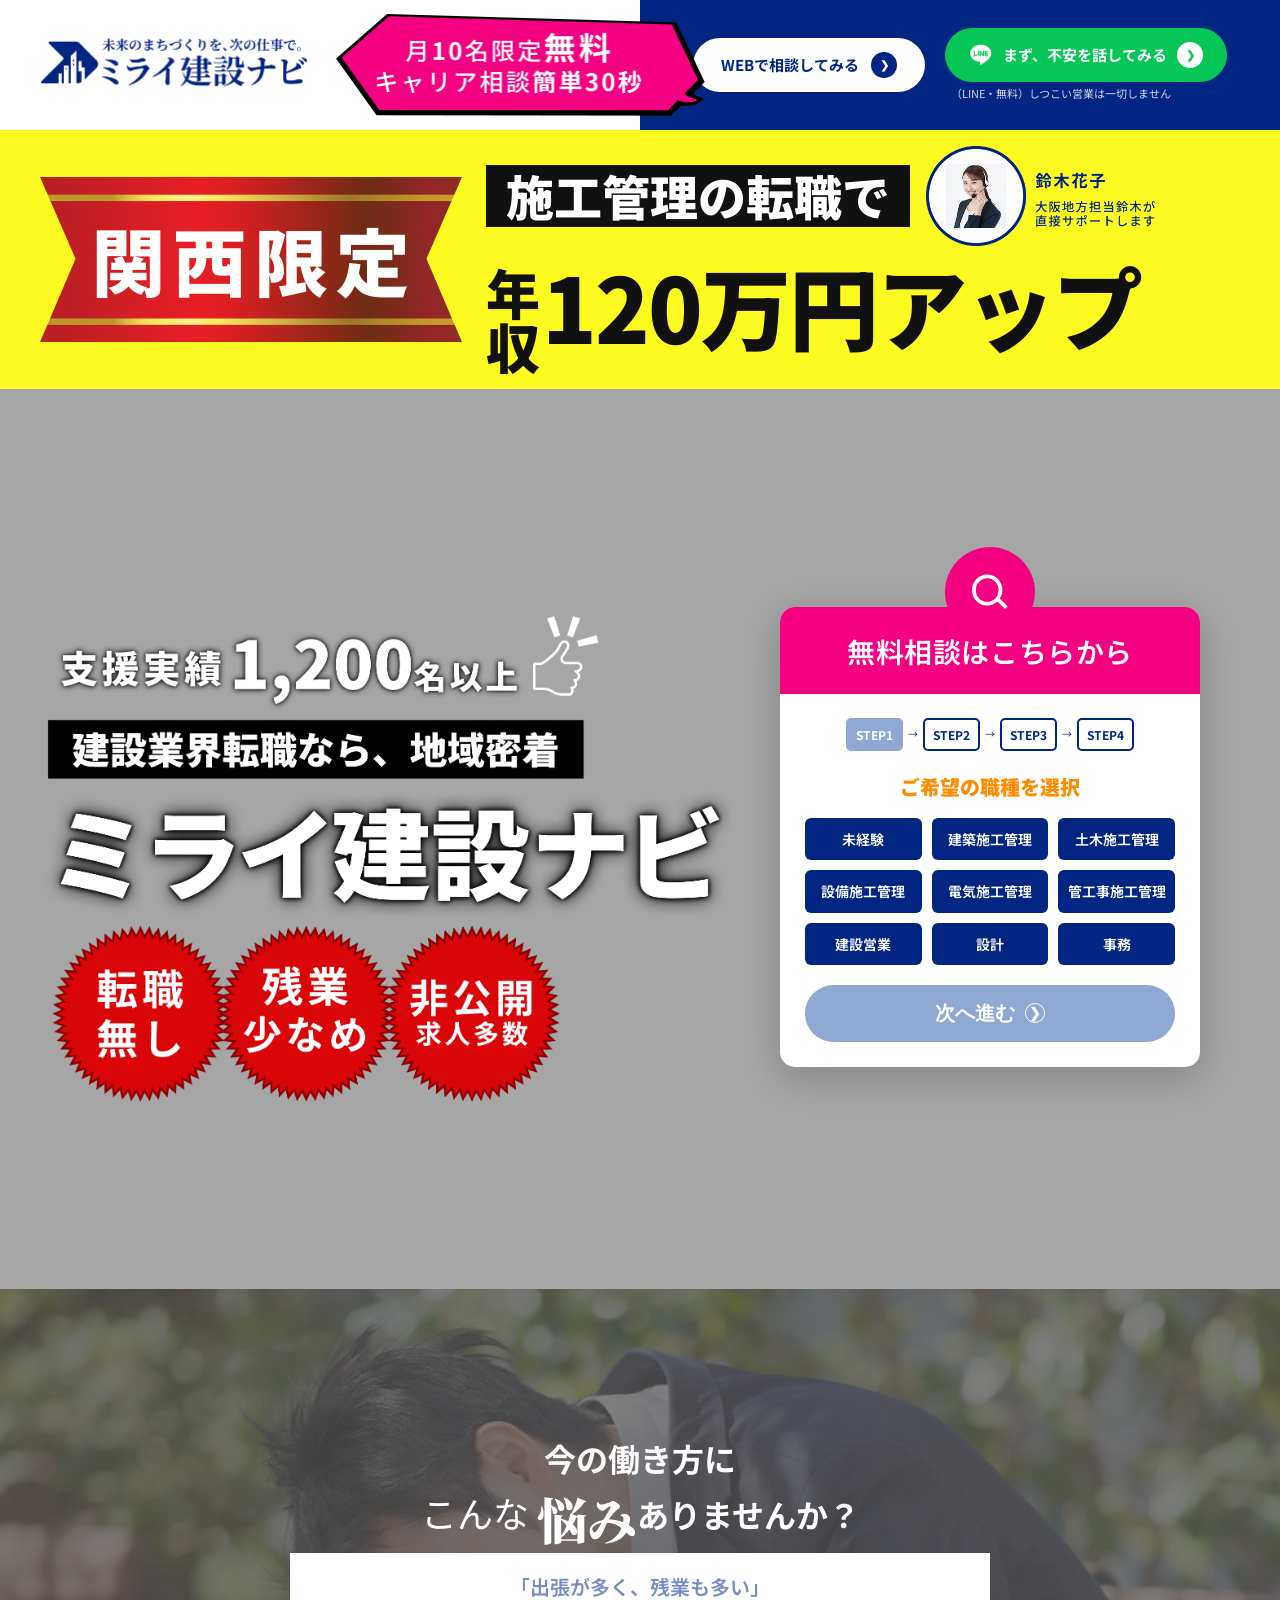
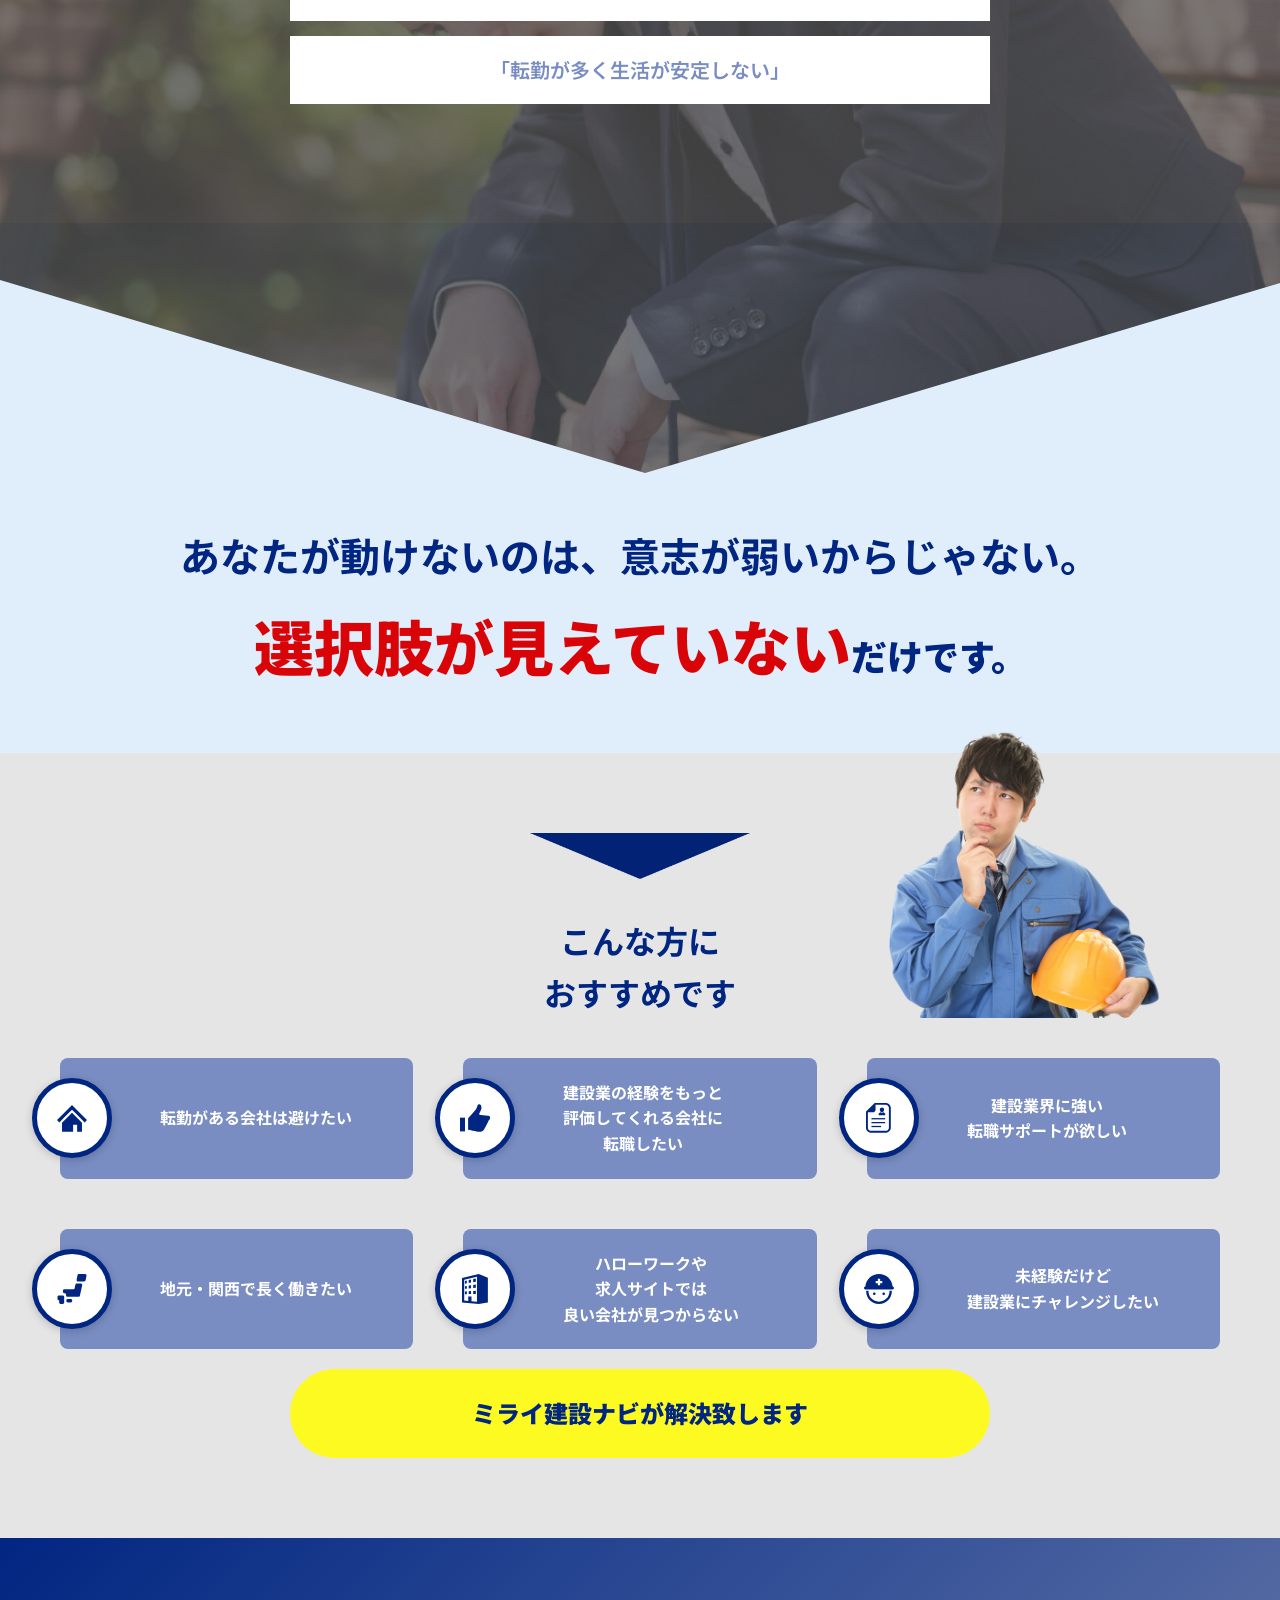
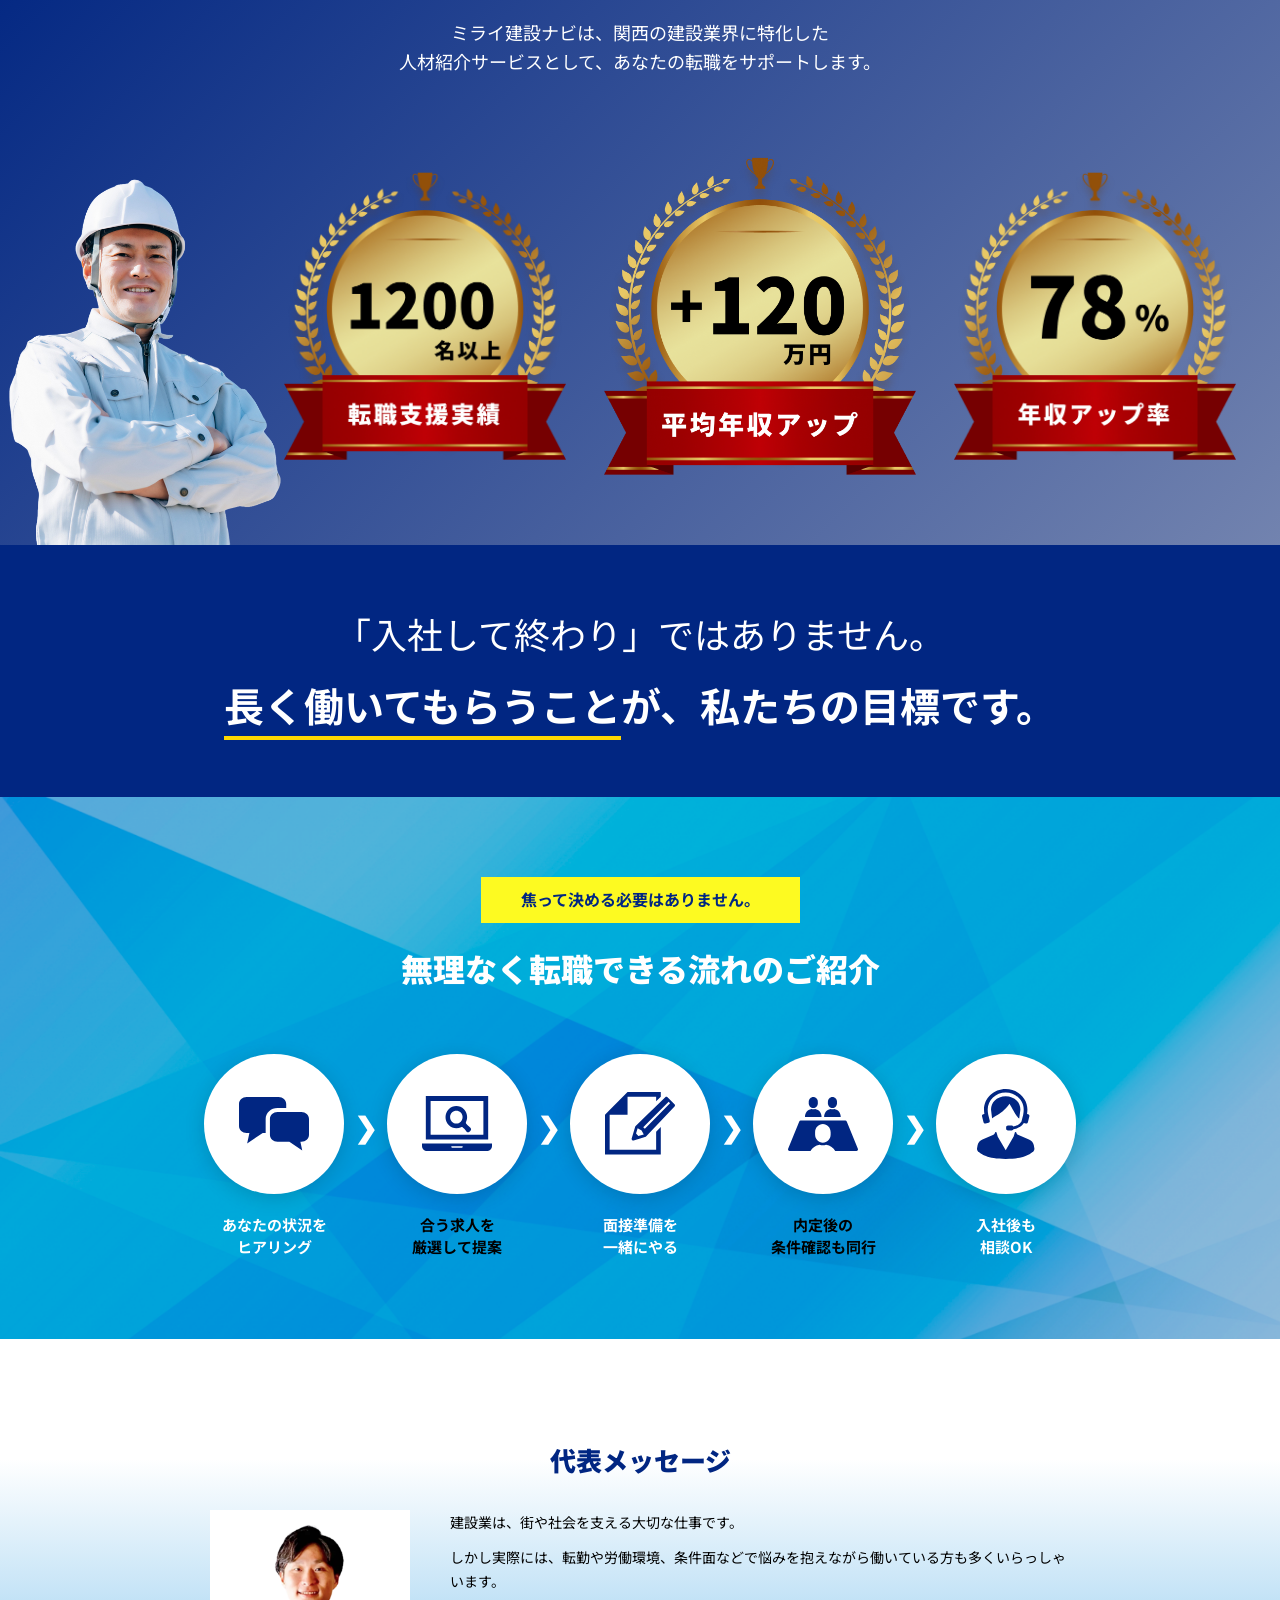
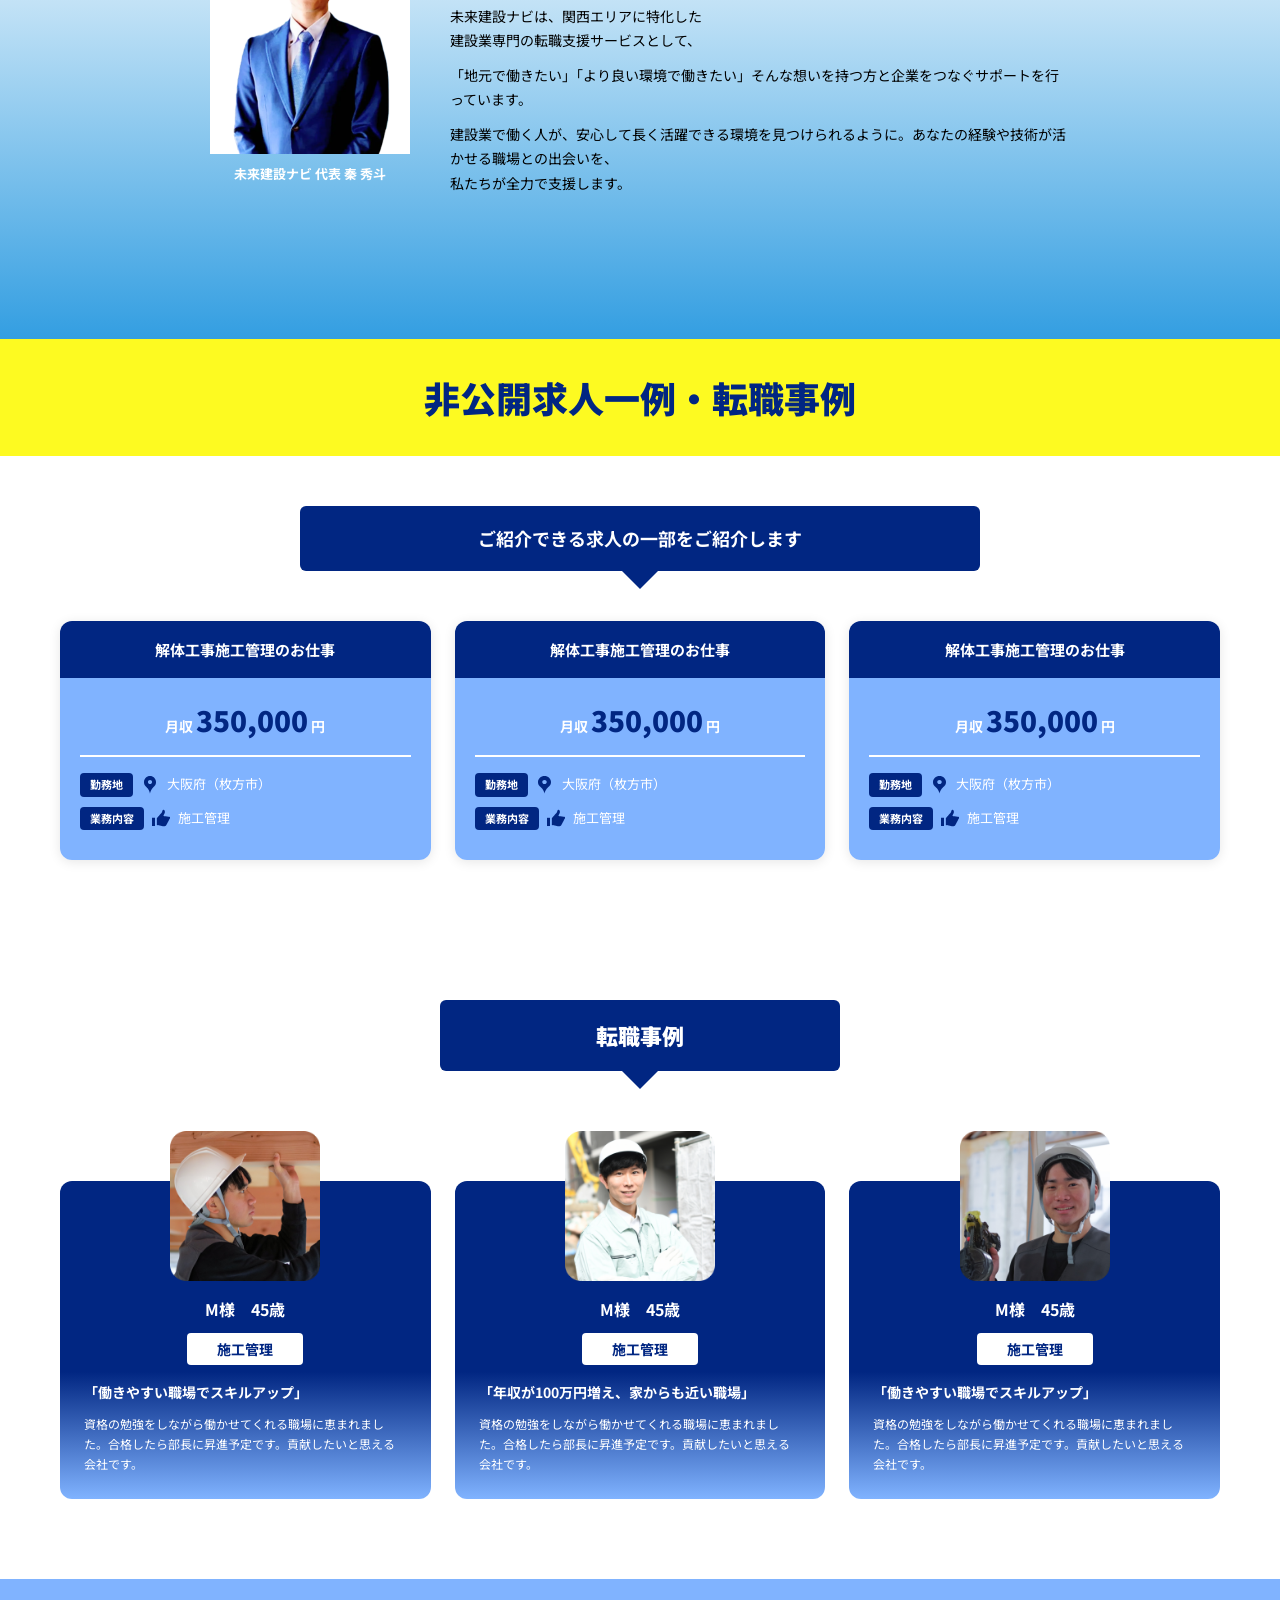
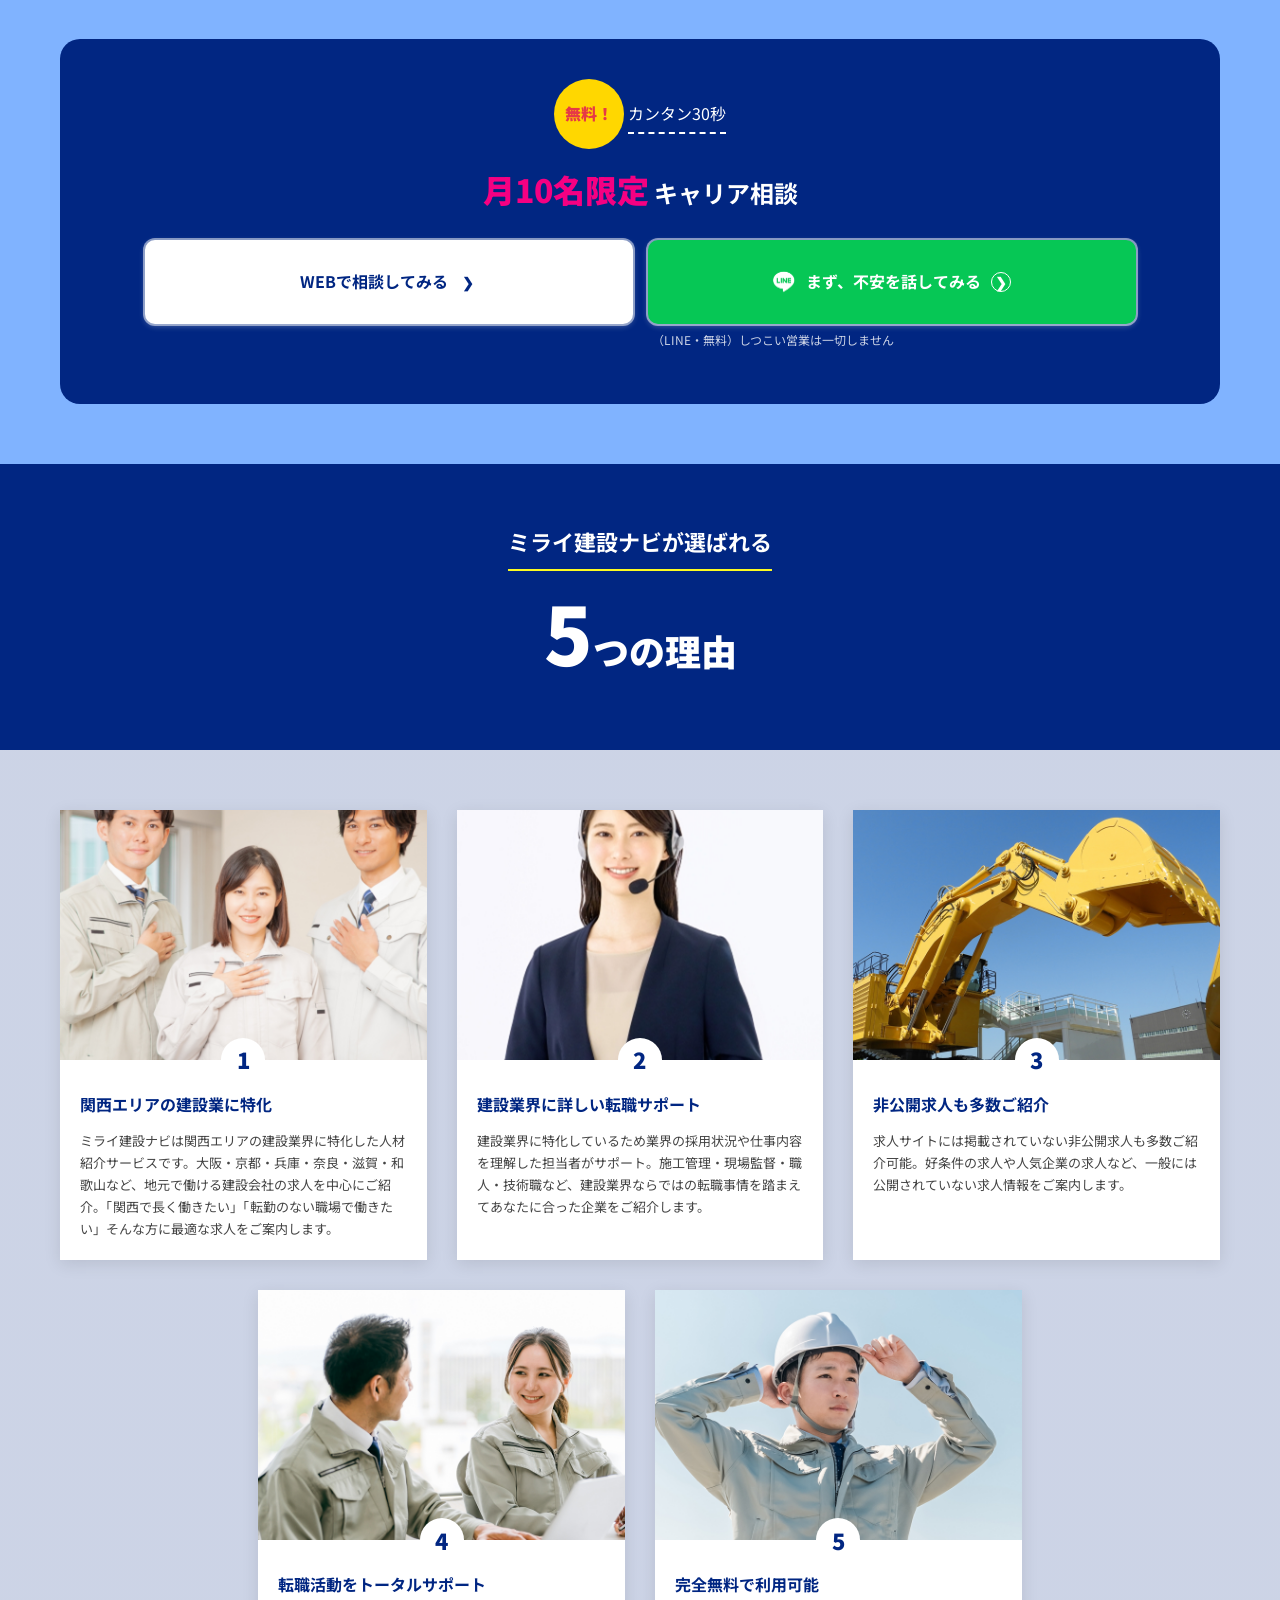
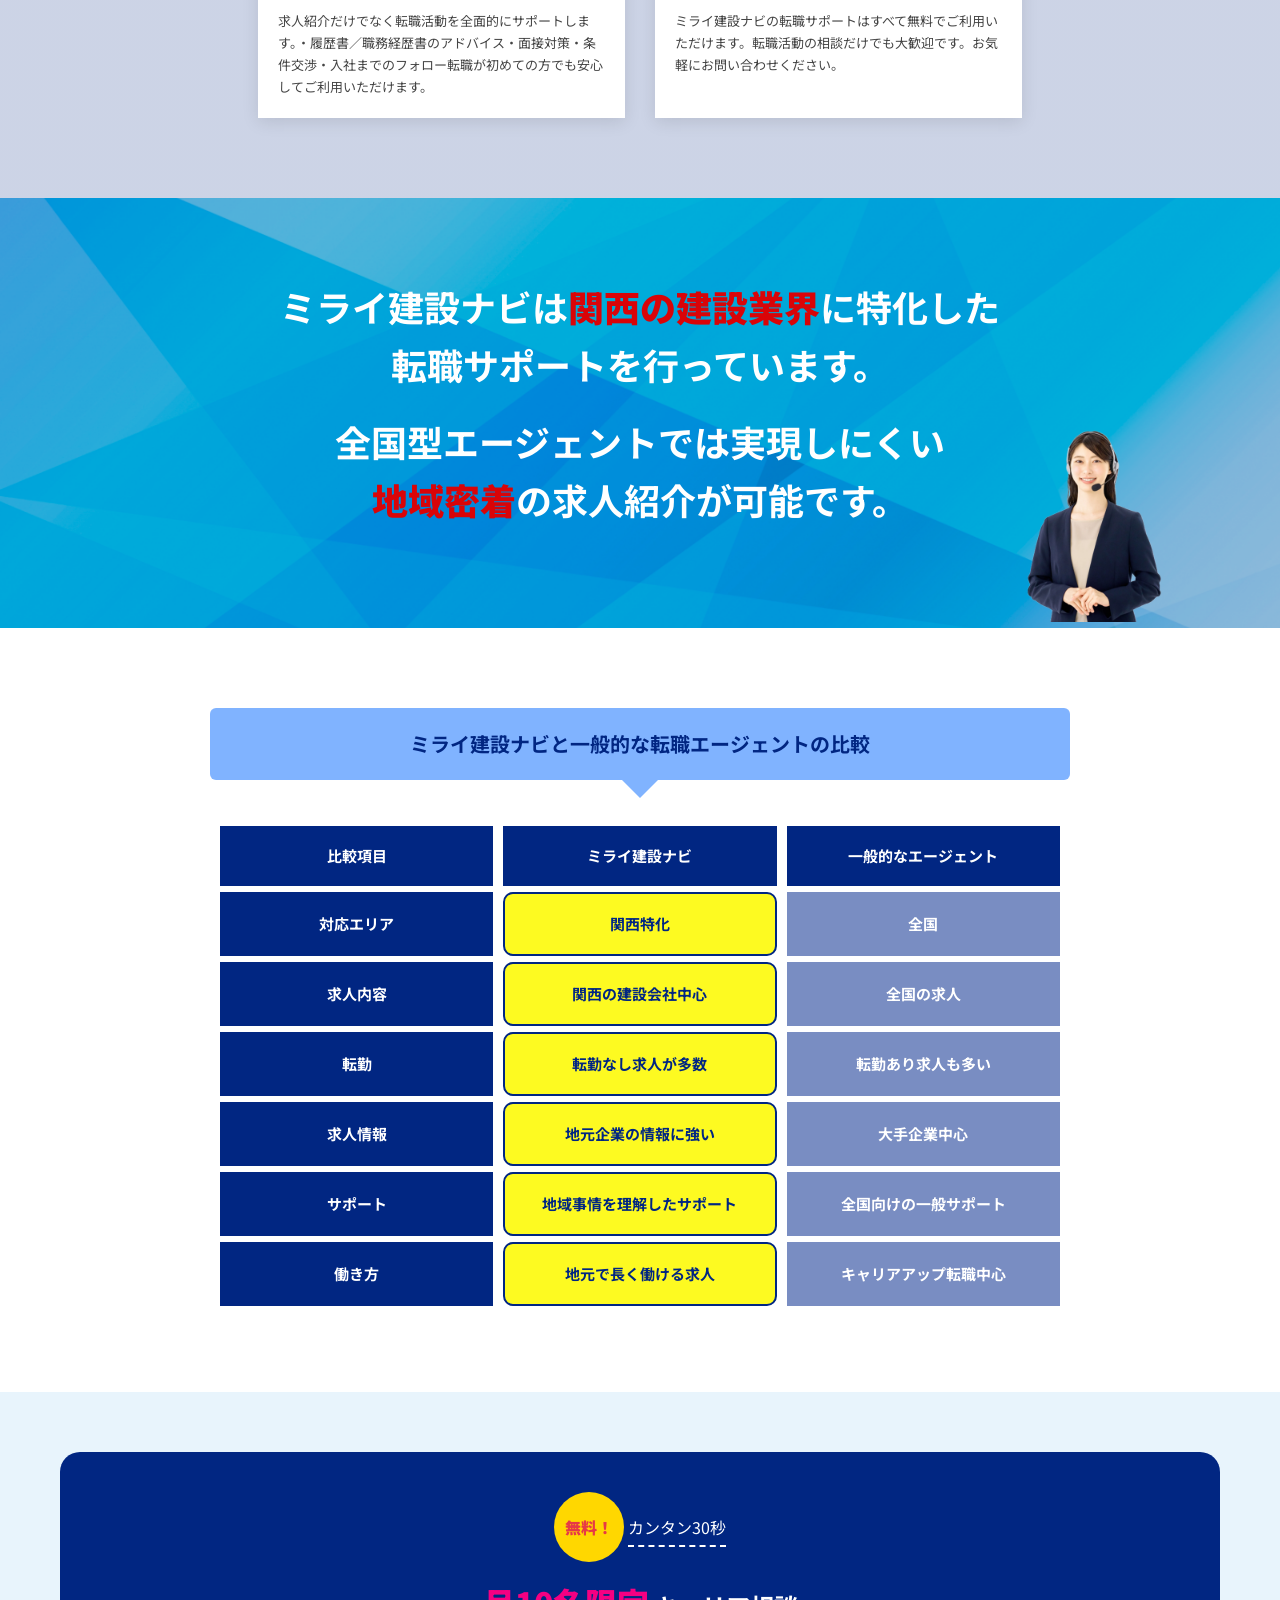
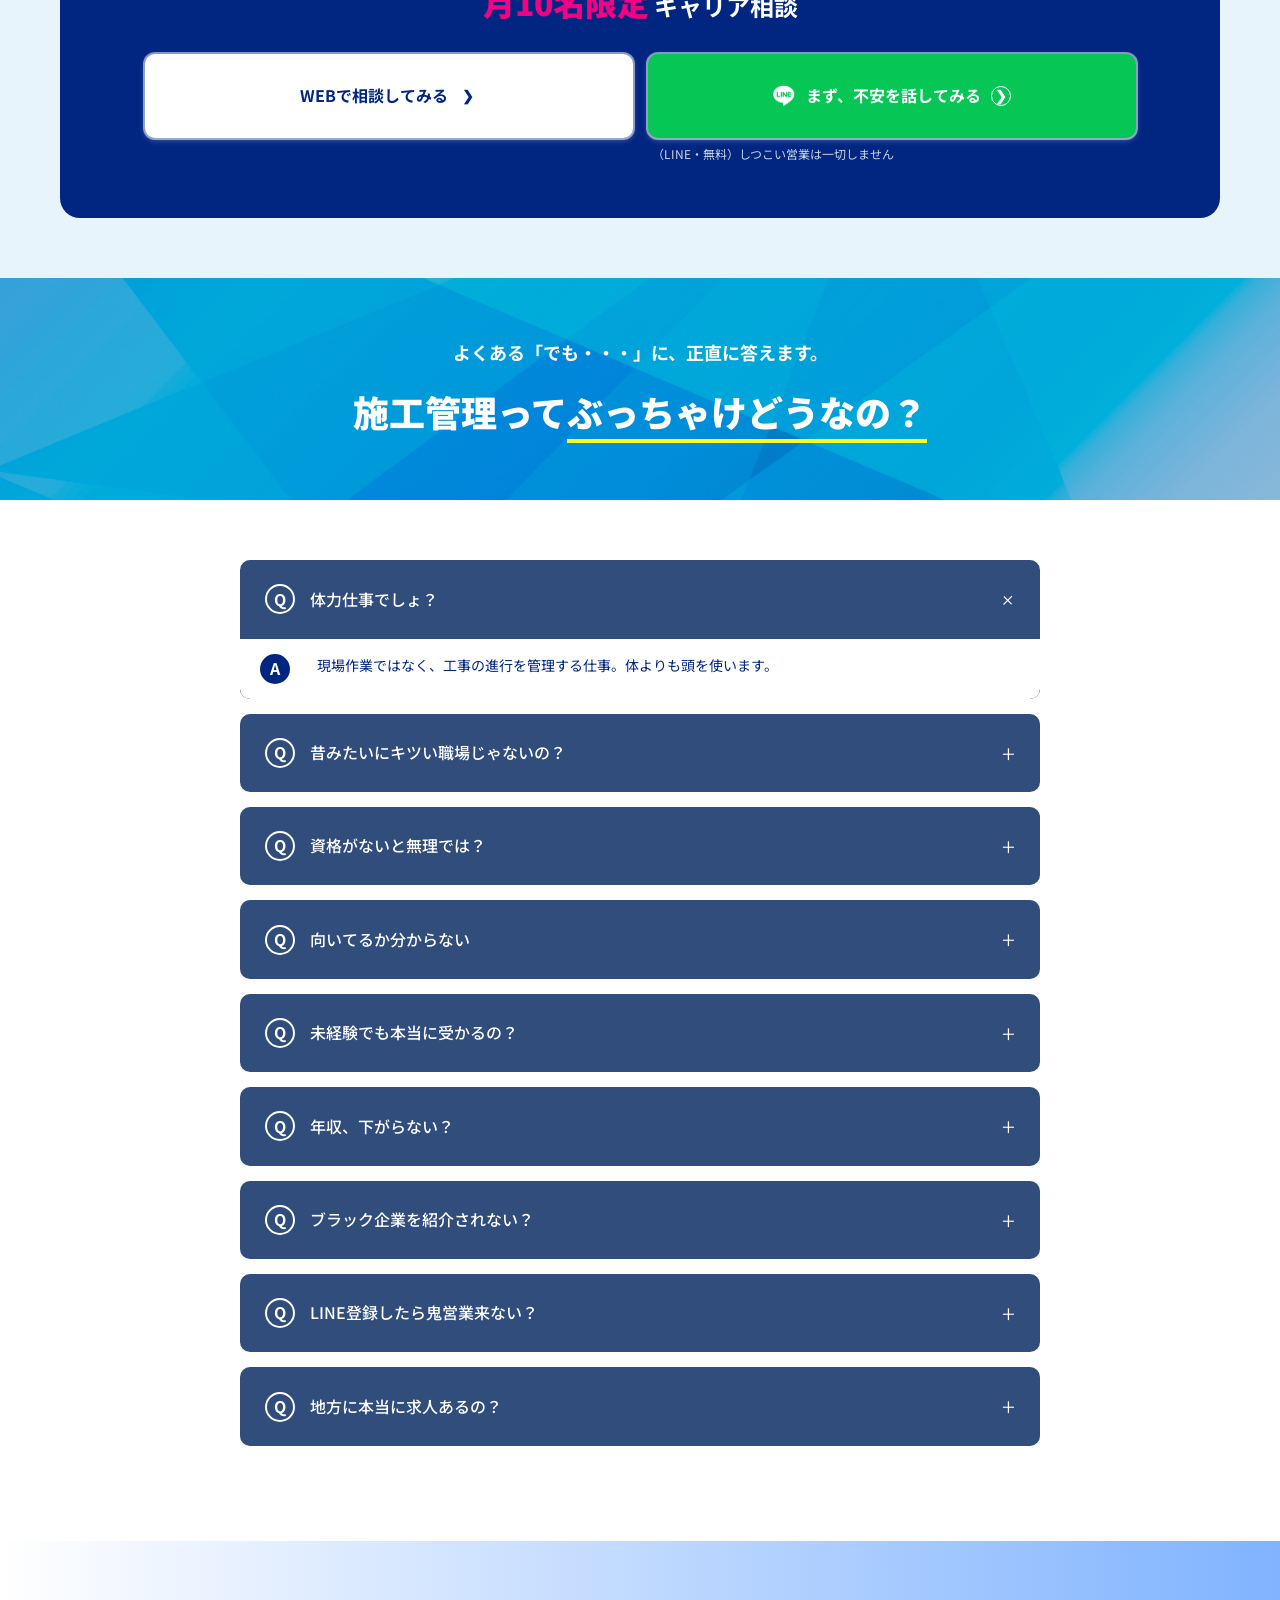
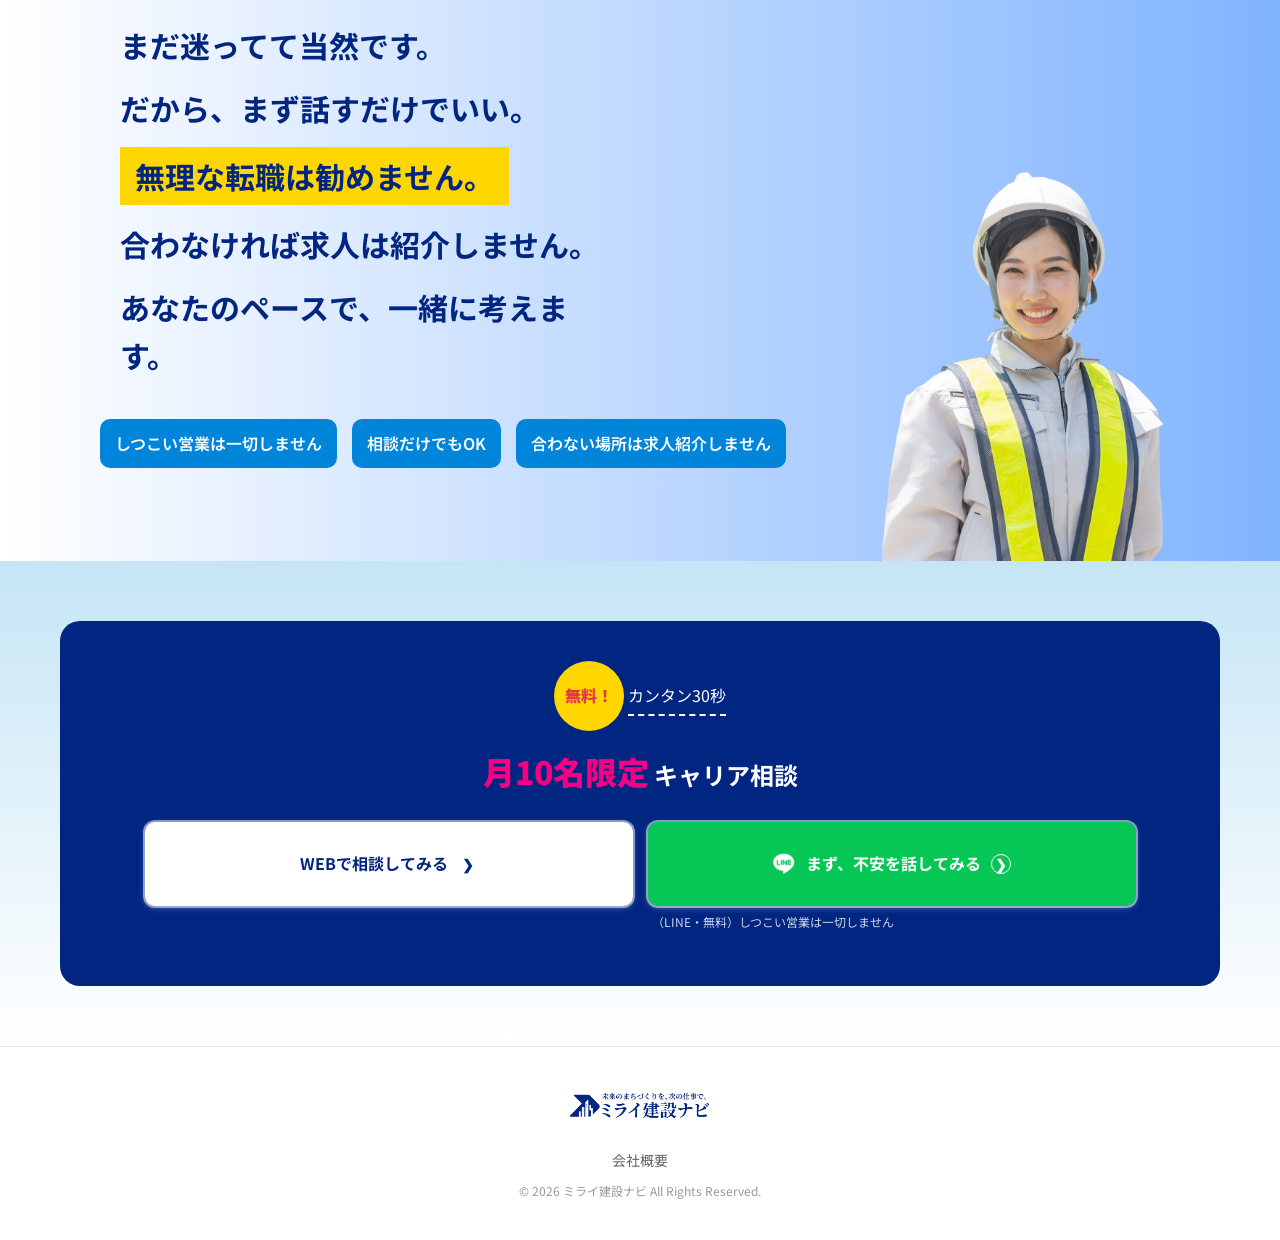
==== commit fb878202: "new files uploaded" ====
--- a/index.html
+++ b/index.html
@@ -7,15 +7,19 @@
     <link rel="stylesheet" href="style.css">
     <link rel="preconnect" href="https://fonts.googleapis.com">
     <link rel="preconnect" href="https://fonts.gstatic.com" crossorigin>
-    <link href="https://fonts.googleapis.com/css2?family=Noto+Sans+JP:wght@400;500;700;900&display=swap" rel="stylesheet">
+    <link href="https://fonts.googleapis.com/css2?family=Noto+Sans+JP:wght@400;500;700;900&family=Noto+Serif+JP:wght@900&display=swap" rel="stylesheet">
 </head>
 <body>
     <!-- Header -->
     <header class="header">
         <div class="header-left">
             <img src="assets/images/logo01 1.png" alt="ミライ建設ナビ" class="header-logo">
+            <img src="assets/images/ロゴ 1.png" alt="ミライ建設ナビ" class="header-logo-mobile">
             <img src="assets/images/Group 166525.png" alt="月10名限定無料 キャリア相談簡単30秒" class="header-promo">
         </div>
+        <a href="#form" class="header-right-mobile">
+            <img src="assets/images/CTA.png" alt="無料キャリア相談" class="header-promo-mobile">
+        </a>
         <div class="header-right">
             <a href="#form" class="btn-web">WEBで相談してみる <span class="btn-circle-arrow">&#10095;</span></a>
             <div class="btn-line-wrap">
@@ -36,7 +40,7 @@
         </a>
     </div>
 
-    <!-- Hero Banner -->
+    <!-- Hero Banner (desktop only) -->
     <div class="hero-banner">
         <div class="hero-banner-inner">
             <img src="assets/images/ミライ建設ナビ様 (1)/Group 166526.png" alt="関西限定" class="kansai-badge">
@@ -45,96 +49,115 @@
                     <p class="hero-subtitle">施工管理の転職で</p>
                     <img src="assets/images/ミライ建設ナビ様 (1)/Group 166472.png" alt="鈴木花子" class="agent-badge">
                 </div>
-                <p class="hero-title-main">年収120万円アップ</p>
+                <p class="hero-title-main" style="padding-top: 10px;"><span class="nenshu-vertical"><span>年</span><span>収</span></span>120万円アップ</p>
             </div>
         </div>
     </div>
 
     <!-- Hero Section -->
-    <section class="hero">
-        <div class="hero-left">
-            <img src="assets/images/Group 166581.png" alt="ミライ建設ナビ" class="hero-group-img">
-        </div>
-        <div class="hero-form" id="form">
-            <div class="form-header-icon">
-                <img src="assets/images/Group 166524.svg" alt="search" class="search-icon">
-            </div>
-            <div class="form-header">
-                <span>無料相談はこちらから</span>
-            </div>
-            <div class="form-steps">
-                <span class="step active">STEP1</span>
-                <span class="step-arrow">&#8594;</span>
-                <span class="step">STEP2</span>
-                <span class="step-arrow">&#8594;</span>
-                <span class="step">STEP3</span>
-                <span class="step-arrow">&#8594;</span>
-                <span class="step">STEP4</span>
-            </div>
-            <form id="consultationForm">
-                <!-- Step 1 -->
-                <div class="form-step-content" data-step="1">
-                    <p class="form-label">ご希望の職種を選択</p>
-                    <div class="form-options">
-                        <label class="option-btn"><input type="radio" name="experience" value="未経験"> 未経験</label>
-                        <label class="option-btn"><input type="radio" name="jobType1" value="土木施工管理"> 土木施工管理</label>
-                        <label class="option-btn"><input type="radio" name="jobType2" value="土木施工管理"> 土木施工管理</label>
-                    </div>
-                    <div class="form-options">
-                        <label class="option-btn"><input type="radio" name="experience2" value="未経験"> 未経験</label>
-                        <label class="option-btn"><input type="radio" name="jobType3" value="土木施工管理"> 土木施工管理</label>
-                        <label class="option-btn"><input type="radio" name="jobType4" value="土木施工管理"> 土木施工管理</label>
-                    </div>
-                    <div class="form-options">
-                        <label class="option-btn"><input type="radio" name="experience3" value="未経験"> 未経験</label>
-                        <label class="option-btn"><input type="radio" name="jobType5" value="土木施工管理"> 土木施工管理</label>
-                        <label class="option-btn"><input type="radio" name="jobType6" value="土木施工管理"> 土木施工管理</label>
-                    </div>
-                </div>
-                <!-- Step 2 -->
-                <div class="form-step-content hidden" data-step="2">
-                    <p class="form-label">現在のご状況を選択</p>
-                    <div class="form-options">
-                        <label class="option-btn"><input type="radio" name="status" value="在職中"> 在職中</label>
-                        <label class="option-btn"><input type="radio" name="status" value="離職中"> 離職中</label>
-                        <label class="option-btn"><input type="radio" name="status" value="その他"> その他</label>
-                    </div>
-                </div>
-                <!-- Step 3 -->
-                <div class="form-step-content hidden" data-step="3">
-                    <p class="form-label">希望エリアを選択</p>
-                    <div class="form-options">
-                        <label class="option-btn"><input type="radio" name="area" value="大阪"> 大阪</label>
-                        <label class="option-btn"><input type="radio" name="area" value="京都"> 京都</label>
-                        <label class="option-btn"><input type="radio" name="area" value="兵庫"> 兵庫</label>
-                    </div>
-                    <div class="form-options">
-                        <label class="option-btn"><input type="radio" name="area" value="奈良"> 奈良</label>
-                        <label class="option-btn"><input type="radio" name="area" value="滋賀"> 滋賀</label>
-                        <label class="option-btn"><input type="radio" name="area" value="和歌山"> 和歌山</label>
-                    </div>
-                </div>
-                <!-- Step 4 -->
-                <div class="form-step-content hidden" data-step="4">
-                    <p class="form-label">お客様情報を入力</p>
-                    <div class="form-input-group">
-                        <input type="text" name="name" placeholder="お名前" required>
-                        <input type="tel" name="phone" placeholder="電話番号" required>
-                        <input type="email" name="email" placeholder="メールアドレス" required>
-                    </div>
-                </div>
-                <button type="button" class="btn-next" id="nextBtn">次へ進む <span class="arrow">&#10095;</span></button>
-                <button type="submit" class="btn-submit hidden" id="submitBtn">送信する <span class="arrow">&#10095;</span></button>
-            </form>
-        </div>
-        
-    </section>
+    <div class="hero-wrap">
+        <section class="hero">
+            <!-- Mobile-only: kansai badge + subtitle + title inside hero -->
+            <div class="hero-top-mob">
+                <div class="hero-header-row">
+                    <img src="assets/images/ミライ建設ナビ様 (1)/Group 166526.png" alt="関西限定" class="kansai-badge-mob">
+                    <p class="hero-subtitle-mob">施工管理の転職で</p>
+                </div>
+                <p class="hero-title-mob"><span class="nenshu-vertical"><span>年</span><span>収</span></span><span class="hero-title-number">120</span><span class="hero-title-sm">万円</span><span class="hero-title-up">アップ</span></p>
+            </div>
+            <div class="hero-left">
+                <img src="assets/images/Group 166581.png" alt="ミライ建設ナビ" class="hero-group-img">
+                <img src="assets/images/hero mobile.png" alt="ミライ建設ナビ" class="hero-group-img-mobile">
+            </div>
+        </section>
+
+        <!-- Mobile-only: agent badge -->
+        <div class="hero-agent-mob">
+            <div class="agent-mob-inner">
+                <div class="agent-mob-img-wrap">
+                    <img src="assets/images/ミライ建設ナビ様 (1)/Group 166472.png" alt="鈴木花子" class="agent-badge-mob-img">
+                </div>
+            </div>
+        </div>
+
+        <!-- Form column: desktop right column (absolutely positioned) + mobile below agent -->
+        <div class="hero-right">
+            <div class="hero-form" id="form">
+                <div class="form-header-icon">
+                    <img src="assets/images/Group 166524.svg" alt="search" class="search-icon">
+                </div>
+                <div class="form-header">
+                    <span style="z-index:3;">無料相談はこちらから</span>
+                </div>
+                <div class="form-steps">
+                    <span class="step active">STEP1</span>
+                    <span class="step-arrow">&#8594;</span>
+                    <span class="step">STEP2</span>
+                    <span class="step-arrow">&#8594;</span>
+                    <span class="step">STEP3</span>
+                    <span class="step-arrow">&#8594;</span>
+                    <span class="step">STEP4</span>
+                </div>
+                <form id="consultationForm" novalidate>
+                    <!-- Step 1 -->
+                    <div class="form-step-stage">
+                        <div class="form-step-content is-active" data-step="1">
+                            <p class="form-label">ご希望の職種を選択</p>
+                            <div class="form-options-grid" data-options-target="job"></div>
+                        </div>
+                        <!-- Step 2 -->
+                        <div class="form-step-content" data-step="2">
+                            <div class="form-step-block">
+                                <p class="form-label">転職時期を選択</p>
+                                <select name="timing" data-options-target="timing"></select>
+                            </div>
+                            <div class="form-step-block">
+                                <p class="form-label">希望勤務地を選択</p>
+                                <select name="location" data-options-target="location"></select>
+                            </div>
+                        </div>
+                        <!-- Step 3 -->
+                        <div class="form-step-content" data-step="3">
+                            <p class="form-label">お名前を入力</p>
+                            <div class="form-input-group">
+                                <input type="text" name="name" placeholder="お名前" autocomplete="name" required>
+                            </div>
+                        </div>
+                        <!-- Step 4 -->
+                        <div class="form-step-content" data-step="4">
+                            <p class="form-label">ご連絡先を入力</p>
+                            <div class="form-input-group">
+                                <input type="tel" name="phone" placeholder="電話番号" autocomplete="tel" required>
+                                <input type="email" name="email" placeholder="メールアドレス" autocomplete="email" required>
+                            </div>
+                        </div>
+                    </div>
+                    <p class="form-feedback hidden" id="formFeedback"></p>
+                    <div class="form-nav">
+                        <button type="button" class="btn-back hidden" id="backBtn">戻る</button>
+                        <button type="button" class="btn-next" id="nextBtn">次へ進む <span class="arrow">&#10095;</span></button>
+                        <button type="submit" class="btn-submit hidden" id="submitBtn">送信する <span class="arrow">&#10095;</span></button>
+                    </div>
+                </form>
+                <div class="form-thank-you hidden" id="thankYouMessage">
+                    <p class="form-thank-you-status">送信完了</p>
+                    <p class="form-thank-you-copy">ご登録いただきありがとうございました。<br>担当からご連絡致します。今しばらくお待ちください。</p>
+                    <div class="form-thank-you-note">
+                        <p>2営業日以内に連絡がない場合は、メール不達の可能性がございます。</p>
+                        <p>お手数ですが、下記メールアドレスまでご連絡ください。</p>
+                        <span class="form-thank-you-email">shuto.hata@jin-jobchange.com</span>
+                    </div>
+                    <button type="button" class="btn-home" id="thankYouResetBtn">ホーム画面へ戻る</button>
+                </div>
+            </div>
+        </div>
+    </div>
 
     <!-- Pain Points Section -->
     <section class="pain-points">
         <div class="pain-top">
             <div class="container">
-                <h2 class="section-title-white">今の働き方に<br><span class="highlight-yellow">こんな悩み</span>ありませんか？</h2>
+                <h2 class="section-title-white">今の働き方に<br><span class="highlight-yellow">こんな <span class="highlight-word">悩み</span></span>ありませんか？</h2>
                 <div class="pain-list">
                     <div class="pain-item">「出張が多く、残業も多い」</div>
                     <div class="pain-item">「転勤が多く生活が安定しない」</div>
@@ -160,7 +183,7 @@
         </div>
         <div class="container">
             <div class="recommend-header">
-                <h2 class="section-title-white">こんな方に<br>おすすめです</h2>
+                <h2 class="section-title-white" style="color:#012682;">こんな方に<br>おすすめです</h2>
                 <img src="assets/images/4856598_m 1.png" alt="作業員" class="recommend-worker">
             </div>
             <div class="recommend-grid">
@@ -202,7 +225,8 @@
                 </div>
             </div>
             <div class="solution-banner">
-                <span>ミライ建設ナビが解決致します</span>
+                <img src="assets/images/ミライ建設ナビ様/4714145_m 1.png" alt="作業員" class="solution-banner-worker">
+                <span>ミライ建設ナビが<br class="solution-banner-break">解決致します</span>
             </div>
         </div>
     </section>
@@ -224,14 +248,14 @@
                         </div>
                     </div>
                     <div class="stat-item">
-                        <img src="assets/images/ミライ建設ナビ様/アワード-1.png" alt="Award" class="award-bg">
+                        <img src="assets/images/ミライ建設ナビ様/アワード-2.png" alt="Award" class="award-bg">
                         <div class="stat-content">
                             <!-- <span class="stat-number">+120</span><span class="stat-unit">万円</span> -->
                             <!-- <span class="stat-label">平均年収アップ</span> -->
                         </div>
                     </div>
                     <div class="stat-item">
-                        <img src="assets/images/ミライ建設ナビ様/アワード-2.png" alt="Award" class="award-bg">
+                        <img src="assets/images/ミライ建設ナビ様/アワード-1.png" alt="Award" class="award-bg">
                         <div class="stat-content">
                             <!-- <span class="stat-number">78</span><span class="stat-unit">%</span> -->
                             <!-- <span class="stat-label">年収アップ率</span> -->
@@ -260,35 +284,35 @@
             <div class="process-steps">
                 <div class="process-step">
                     <div class="step-icon">
-                        <img src="assets/images/ミライ建設ナビ様 (3)/Group.svg" alt="">
+                        <img src="assets/images/ミライ建設ナビ様 (3)/Group-4.svg" alt="">
                     </div>
                     <p>あなたの状況を<br>ヒアリング</p>
+                </div>
+                <span class="process-arrow">&#10095;</span>
+                <div class="process-step">
+                    <div class="step-icon">
+                        <img src="assets/images/ミライ建設ナビ様 (3)/Group-3.svg" alt="">
+                    </div>
+                    <p style="color: black;">合う求人を<br>厳選して提案</p>
                 </div>
                 <span class="process-arrow">&#10095;</span>
                 <div class="process-step">
                     <div class="step-icon">
                         <img src="assets/images/ミライ建設ナビ様 (3)/Group-1.svg" alt="">
                     </div>
-                    <p>合う求人を<br>厳選して提案</p>
+                    <p>面接準備を<br>一緒にやる</p>
                 </div>
                 <span class="process-arrow">&#10095;</span>
                 <div class="process-step">
                     <div class="step-icon">
                         <img src="assets/images/ミライ建設ナビ様 (3)/Group-2.svg" alt="">
                     </div>
-                    <p>面接準備を<br>一緒にやる</p>
+                    <p style="color: black;">内定後の<br>条件確認も同行</p>
                 </div>
                 <span class="process-arrow">&#10095;</span>
                 <div class="process-step">
                     <div class="step-icon">
-                        <img src="assets/images/ミライ建設ナビ様 (3)/Group-3.svg" alt="">
-                    </div>
-                    <p>内定後の<br>条件確認も同行</p>
-                </div>
-                <span class="process-arrow">&#10095;</span>
-                <div class="process-step">
-                    <div class="step-icon">
-                        <img src="assets/images/ミライ建設ナビ様 (3)/Group-4.svg" alt="">
+                        <img src="assets/images/ミライ建設ナビ様 (3)/Group.svg" alt="">
                     </div>
                     <p>入社後も<br>相談OK</p>
                 </div>
@@ -301,8 +325,10 @@
         <div class="container">
             <h2 class="section-title-blue">代表メッセージ</h2>
             <div class="message-content">
-                <div class="message-image">
-                    <img src="assets/images/代表 1.png" alt="代表 秦 秀斗">
+                <div class="message-image-wrap">
+                    <div class="message-image">
+                        <img src="assets/images/代表 1.png" alt="代表 秦 秀斗">
+                    </div>
                     <p class="rep-title">未来建設ナビ 代表 秦 秀斗</p>
                 </div>
                 <div class="message-text">
@@ -331,7 +357,7 @@
                         <h3>解体工事施工管理のお仕事</h3>
                     </div>
                     <div class="job-card-body">
-                        <p class="salary">月収 <span>350,000</span> 円</p>
+                        <p class="salary">月収 <span style="color: #012682;">350,000</span> 円</p>
                         <div class="job-details">
                             <span class="job-tag">勤務地</span>
                             <img src="assets/images/ミライ建設ナビ様 (4)/Vector.svg" alt="" class="job-icon">
@@ -349,7 +375,7 @@
                         <h3>解体工事施工管理のお仕事</h3>
                     </div>
                     <div class="job-card-body">
-                        <p class="salary">月収 <span>350,000</span> 円</p>
+                        <p class="salary">月収 <span style="color: #012682;">350,000</span> 円</p>
                         <div class="job-details">
                             <span class="job-tag">勤務地</span>
                             <img src="assets/images/ミライ建設ナビ様 (4)/Vector.svg" alt="" class="job-icon">
@@ -367,7 +393,7 @@
                         <h3>解体工事施工管理のお仕事</h3>
                     </div>
                     <div class="job-card-body">
-                        <p class="salary">月収 <span>350,000</span> 円</p>
+                        <p class="salary">月収 <span style="color: #012682;">350,000</span> 円</p>
                         <div class="job-details">
                             <span class="job-tag">勤務地</span>
                             <img src="assets/images/ミライ建設ナビ様 (4)/Vector.svg" alt="" class="job-icon">
@@ -430,64 +456,83 @@
                 <p class="cta-text">カンタン30秒</p>
                 <p class="cta-highlight"><span class="yellow-text">月10名限定</span> キャリア相談</p>
                 <div class="cta-buttons">
-                    <a href="#form" class="btn-web-large">WEBで相談してみる <span class="arrow">&#10095;</span></a>
-                    <a href="#" class="btn-line-large">
-                        <span class="line-icon">LINE</span>
-                        まず、不安を話してみる <span class="arrow">&#10095;</span>
-                    </a>
-                </div>
-                <p class="cta-note">（LINE・無料）しつこい営業は一切しません</p>
+                    <div class="cta-web-group">
+                        <a href="#form" class="btn-web-large">WEBで相談してみる <span class="arrow">&#10095;</span></a>
+                        <p class="cta-note-spacer">&nbsp;</p>
+                    </div>
+                    <div class="cta-line-group">
+                        <a href="#" class="btn-line-large">
+                            <img src="assets/images/LINE_Brand_icon 1.svg" alt="LINE" class="line-svg">
+                            まず、不安を話してみる <span class="arrow">&#10095;</span>
+                        </a>
+                        <p class="cta-note">（LINE・無料）しつこい営業は一切しません</p>
+                    </div>
+                </div>
             </div>
         </div>
     </section>
 
     <!-- 5 Reasons Section -->
     <section class="reasons">
-        <div class="container">
+        <div class="reasons-intro">
             <h2 class="section-title-blue-border">ミライ建設ナビが選ばれる</h2>
             <p class="reasons-subtitle"><span class="big-5">5</span>つの理由</p>
+        </div>
+        <div class="reasons-grid-bg">
+        <div class="container">
             <div class="reasons-grid">
                 <div class="reason-card">
                     <div class="reason-image">
-                        <img src="assets/images/22264976_m 1.png" alt="チーム">
-                    </div>
-                    <div class="reason-number">1</div>
-                    <h3>関西エリアの建設業に特化</h3>
-                    <p>ミライ建設ナビは関西エリアの建設業界に特化した人材紹介サービスです。大阪・京都・兵庫・奈良・滋賀・和歌山など、地元で働ける建設会社の求人を中心にご紹介。「関西で長く働きたい」「転勤のない職場で働きたい」そんな方に最適な求人をご案内します。</p>
+                        <img src="assets/images/ミライ建設ナビ様 (5)/Mask group.png" alt="チーム">
+                        <span class="reason-number">1</span>
+                    </div>
+                    <div class="reason-body">
+                        <h3>関西エリアの建設業に特化</h3>
+                        <p>ミライ建設ナビは関西エリアの建設業界に特化した人材紹介サービスです。大阪・京都・兵庫・奈良・滋賀・和歌山など、地元で働ける建設会社の求人を中心にご紹介。「関西で長く働きたい」「転勤のない職場で働きたい」そんな方に最適な求人をご案内します。</p>
+                    </div>
                 </div>
                 <div class="reason-card">
                     <div class="reason-image">
-                        <img src="assets/images/4856598_m 1.png" alt="サポート">
-                    </div>
-                    <div class="reason-number">2</div>
-                    <h3>建設業界に詳しい転職サポート</h3>
-                    <p>建設業界に特化しているため業界の採用状況や仕事内容を理解した担当者がサポート。・施工管理・現場監督・職人・技術職など、建設業界ならではの転職事情を踏まえてあなたに合った企業をご紹介します。</p>
+                        <img src="assets/images/ミライ建設ナビ様 (5)/33753395_s 1.png" alt="サポート">
+                        <span class="reason-number">2</span>
+                    </div>
+                    <div class="reason-body">
+                        <h3>建設業界に詳しい転職サポート</h3>
+                        <p>建設業界に特化しているため業界の採用状況や仕事内容を理解した担当者がサポート。施工管理・現場監督・職人・技術職など、建設業界ならではの転職事情を踏まえてあなたに合った企業をご紹介します。</p>
+                    </div>
                 </div>
                 <div class="reason-card">
                     <div class="reason-image">
-                        <img src="assets/images/Group 166607.png" alt="非公開求人">
-                    </div>
-                    <div class="reason-number">3</div>
-                    <h3>建設業界に詳しい転職サポート</h3>
-                    <p>求人サイトには掲載されていない非公開求人も多数ご紹介可能。好条件の求人や人気企業の求人など、一般には公開されていない求人情報をご案内します。</p>
+                        <img src="assets/images/ミライ建設ナビ様 (5)/22806156_m 1.png" alt="非公開求人">
+                        <span class="reason-number">3</span>
+                    </div>
+                    <div class="reason-body">
+                        <h3>非公開求人も多数ご紹介</h3>
+                        <p>求人サイトには掲載されていない非公開求人も多数ご紹介可能。好条件の求人や人気企業の求人など、一般には公開されていない求人情報をご案内します。</p>
+                    </div>
                 </div>
                 <div class="reason-card">
                     <div class="reason-image">
-                        <img src="assets/images/Mask group.png" alt="トータルサポート">
-                    </div>
-                    <div class="reason-number">4</div>
-                    <h3>転職活動をトータルサポート</h3>
-                    <p>求人紹介だけでなく転職活動を全面的にサポートします。・履歴書／職務経歴書のアドバイス・面接対策・条件交渉・入社までのフォロー転職が初めての方でも安心してご利用いただけます。</p>
+                        <img src="assets/images/ミライ建設ナビ様 (5)/28599776_m 1.png" alt="トータルサポート">
+                        <span class="reason-number">4</span>
+                    </div>
+                    <div class="reason-body">
+                        <h3>転職活動をトータルサポート</h3>
+                        <p>求人紹介だけでなく転職活動を全面的にサポートします。・履歴書／職務経歴書のアドバイス・面接対策・条件交渉・入社までのフォロー転職が初めての方でも安心してご利用いただけます。</p>
+                    </div>
                 </div>
                 <div class="reason-card">
                     <div class="reason-image">
-                        <img src="assets/images/Group 166606.png" alt="無料">
-                    </div>
-                    <div class="reason-number">5</div>
-                    <h3>完全無料で利用可能</h3>
-                    <p>ミライ建設ナビの転職サポートはすべて無料でご利用いただけます。転職活動の相談だけでも大歓迎です。お気軽にお問い合わせください。</p>
-                </div>
-            </div>
+                        <img src="assets/images/ミライ建設ナビ様 (5)/30183444_m 1.png" alt="無料">
+                        <span class="reason-number">5</span>
+                    </div>
+                    <div class="reason-body">
+                        <h3>完全無料で利用可能</h3>
+                        <p>ミライ建設ナビの転職サポートはすべて無料でご利用いただけます。転職活動の相談だけでも大歓迎です。お気軽にお問い合わせください。</p>
+                    </div>
+                </div>
+            </div>
+        </div>
         </div>
     </section>
 
@@ -497,7 +542,7 @@
             <p class="regional-text">ミライ建設ナビは<span class="yellow-highlight">関西の建設業界</span>に特化した<br>転職サポートを行っています。</p>
             <p class="regional-text">全国型エージェントでは実現しにくい<br><span class="yellow-highlight">地域密着</span>の求人紹介が可能です。</p>
             <div class="regional-image">
-                <img src="assets/images/Group 166610.png" alt="女性スタッフ">
+                <img src="assets/images/33753395_s 2.png" alt="女性スタッフ">
             </div>
         </div>
     </section>
@@ -508,6 +553,7 @@
             <div class="comparison-header">
                 <span>ミライ建設ナビと一般的な転職エージェントの比較</span>
             </div>
+            <div class="comparison-wrapper">
             <table class="comparison-table">
                 <thead>
                     <tr>
@@ -549,6 +595,7 @@
                     </tr>
                 </tbody>
             </table>
+            </div>
         </div>
     </section>
 
@@ -560,22 +607,33 @@
                 <p class="cta-text">カンタン30秒</p>
                 <p class="cta-highlight"><span class="yellow-text">月10名限定</span> キャリア相談</p>
                 <div class="cta-buttons">
-                    <a href="#form" class="btn-web-large">WEBで相談してみる <span class="arrow">&#10095;</span></a>
-                    <a href="#" class="btn-line-large">
-                        <span class="line-icon">LINE</span>
-                        まず、不安を話してみる <span class="arrow">&#10095;</span>
-                    </a>
-                </div>
-                <p class="cta-note">（LINE・無料）しつこい営業は一切しません</p>
-            </div>
+                    <div class="cta-web-group">
+                        <a href="#form" class="btn-web-large">WEBで相談してみる <span class="arrow">&#10095;</span></a>
+                        <p class="cta-note-spacer">&nbsp;</p>
+                    </div>
+                    <div class="cta-line-group">
+                        <a href="#" class="btn-line-large">
+                            <img src="assets/images/LINE_Brand_icon 1.svg" alt="LINE" class="line-svg">
+                            まず、不安を話してみる <span class="arrow">&#10095;</span>
+                        </a>
+                        <p class="cta-note">（LINE・無料）しつこい営業は一切しません</p>
+                    </div>
+                </div>
+            </div>
+        </div>
+    </section>
+
+    <!-- FAQ Banner -->
+    <section class="faq-banner">
+        <div class="container">
+            <p class="faq-banner-sub">よくある「でも・・・」に、正直に答えます。</p>
+            <h2 class="faq-banner-title">施工管理って<span class="underline-yellow">ぶっちゃけどうなの？</span></h2>
         </div>
     </section>
 
     <!-- FAQ Section -->
     <section class="faq">
         <div class="container">
-            <h2 class="section-title-white">よくある「でも・・・」に、正直に答えます。</h2>
-            <p class="faq-subtitle"><span class="underline-yellow">施工管理ってぶっちゃけどうなの？</span></p>
             <div class="faq-list">
                 <div class="faq-item">
                     <div class="faq-question">
@@ -682,6 +740,9 @@
 
     <!-- Final Message Section -->
     <section class="final-message">
+        <div class="final-image">
+            <img src="assets/images/28094701_m 2.png" alt="女性スタッフ">
+        </div>
         <div class="container">
             <div class="final-content">
                 <div class="final-text">
@@ -691,9 +752,6 @@
                     <p class="final-line">合わなければ求人は紹介しません。</p>
                     <p class="final-line">あなたのペースで、一緒に考えます。</p>
                 </div>
-                <div class="final-image">
-                    <img src="assets/images/Group 166611.png" alt="女性スタッフ">
-                </div>
             </div>
             <div class="final-badges">
                 <span class="badge-outline">しつこい営業は一切しません</span>
@@ -711,13 +769,18 @@
                 <p class="cta-text">カンタン30秒</p>
                 <p class="cta-highlight"><span class="yellow-text">月10名限定</span> キャリア相談</p>
                 <div class="cta-buttons">
-                    <a href="#form" class="btn-web-large">WEBで相談してみる <span class="arrow">&#10095;</span></a>
-                    <a href="#" class="btn-line-large">
-                        <span class="line-icon">LINE</span>
-                        まず、不安を話してみる <span class="arrow">&#10095;</span>
-                    </a>
-                </div>
-                <p class="cta-note">（LINE・無料）しつこい営業は一切しません</p>
+                    <div class="cta-web-group">
+                        <a href="#form" class="btn-web-large">WEBで相談してみる <span class="arrow">&#10095;</span></a>
+                        <p class="cta-note-spacer">&nbsp;</p>
+                    </div>
+                    <div class="cta-line-group">
+                        <a href="#" class="btn-line-large">
+                            <img src="assets/images/LINE_Brand_icon 1.svg" alt="LINE" class="line-svg">
+                            まず、不安を話してみる <span class="arrow">&#10095;</span>
+                        </a>
+                        <p class="cta-note">（LINE・無料）しつこい営業は一切しません</p>
+                    </div>
+                </div>
             </div>
         </div>
     </section>
@@ -726,7 +789,8 @@
     <footer class="footer">
         <div class="container">
             <div class="footer-logo">
-                <img src="assets/images/logo01 1.png" alt="ミライ建設ナビ">
+                <img src="assets/images/logo01 1.png" alt="ミライ建設ナビ" class="footer-logo-desktop">
+                <img src="assets/images/ロゴ 1.png" alt="ミライ建設ナビ" class="footer-logo-mobile">
             </div>
             <p class="footer-link">会社概要</p>
             <p class="footer-copyright">&copy; 2026 ミライ建設ナビ All Rights Reserved.</p>
--- a/style.css
+++ b/style.css
@@ -35,12 +35,9 @@
 
 /* Header */
 .header {
-    position: sticky;
-    top: 0;
-    z-index: 1000;
     display: flex;
     width: 100%;
-    box-shadow: 0 2px 10px rgba(0,0,0,0.2);
+    box-shadow: 0 2px 10px rgba(0, 0, 0, 0.2);
 }
 
 .header-left {
@@ -73,6 +70,12 @@
     width: 369px;
     height: auto;
     flex-shrink: 0;
+    z-index: 9;
+    margin-right: -100px;
+}
+
+.header-right-mobile {
+    display: none;
 }
 
 .btn-web {
@@ -148,7 +151,16 @@
 }
 
 .arrow {
-    font-size: 11px;
+    display: inline-flex;
+    align-items: center;
+    justify-content: center;
+    width: 20px;
+    height: 20px;
+    font-size: 14px;
+    border-radius: 50%;
+    border: 1px solid #fff;
+    box-sizing: border-box;
+    padding: 5px;
 }
 
 /* Sticky Sidebar */
@@ -191,7 +203,7 @@
 /* Hero Banner */
 .hero-banner {
     background: #FDFA21;
-    padding: 16px ;
+    padding: 16px;
 }
 
 .hero-banner-inner {
@@ -251,19 +263,46 @@
     letter-spacing: -2px;
 }
 
+.nenshu-vertical {
+    display: inline-flex;
+    flex-direction: column;
+    line-height: 1;
+    font-size: 0.6em;
+    vertical-align: middle;
+    font-weight: 900;
+    letter-spacing: 0;
+    margin-right: 2px;
+}
+
 /* Hero Section */
+.hero-wrap {
+    position: relative;
+}
+
 .hero {
     padding-top: 0;
     min-height: 100vh;
     background-image: url('assets/images/FV.png');
-    background-size: cover;
-    background-position: center top;
+    background-size: 110%;
+    background-position: 60% top;
     background-repeat: no-repeat;
     position: relative;
     display: grid;
-    grid-template-columns: 1fr 420px;
-    gap: 40px;
-    align-items: center;
+    grid-template-columns: 1fr;
+    align-items: center;
+}
+
+/* Desktop: absolutely position form over right side of hero */
+.hero-right {
+    position: absolute;
+    top: 0;
+    right: 0;
+    bottom: 0;
+    width: 500px;
+    display: flex;
+    flex-direction: column;
+    justify-content: center;
+    z-index: 10;
 }
 
 .hero::before {
@@ -280,11 +319,11 @@
 
 .hero-badge {
     background: #fff;
-    color: #1a3a6e;
+    color: #012682;
     padding: 10px 20px;
     font-weight: 900;
     font-size: 20px;
-    border: 3px solid #1a3a6e;
+    border: 3px solid #012682;
 }
 
 .hero-headline {
@@ -329,6 +368,7 @@
 
 .hero-left {
     padding: 40px 40px 0;
+    padding-right: 540px;
     position: relative;
     z-index: 2;
     display: flex;
@@ -342,16 +382,20 @@
     display: block;
 }
 
+.hero-group-img-mobile {
+    display: none;
+}
+
 .support-text {
     font-size: 18px;
-    color: #1a3a6e;
+    color: #012682;
     margin-bottom: 10px;
 }
 
 .big-number {
     font-size: 48px;
     font-weight: 900;
-    color: #1a3a6e;
+    color: #012682;
 }
 
 .hero-title-box {
@@ -360,7 +404,7 @@
 
 .yellow-label {
     background: #ffd700;
-    color: #1a3a6e;
+    color: #012682;
     display: inline-block;
     padding: 5px 15px;
     font-weight: 700;
@@ -370,7 +414,7 @@
 .hero-title-box h1 {
     font-size: 48px;
     font-weight: 900;
-    color: #1a3a6e;
+    color: #012682;
 }
 
 .hero-badges {
@@ -396,22 +440,25 @@
 .hero-form {
     background: #fff;
     border-radius: 15px;
-    box-shadow: 0 10px 40px rgba(0,0,0,0.2);
-    padding: 0 25px 25px;
+    box-shadow: 0 10px 40px rgba(0, 0, 0, 0.2);
+    padding-left: 25px;
+    padding-right: 25px;
+    padding-bottom: 25px;
     margin: 80px 40px 60px 0;
     position: relative;
     z-index: 10;
     align-self: center;
     overflow: visible;
+    max-width: 425px;
 }
 
 .form-header-icon {
     position: absolute;
-    top: -44px;
+    top: -60px;
     left: 50%;
     transform: translateX(-50%);
-    width: 70px;
-    height: 70px;
+    width: 90px;
+    height: 90px;
     background: #F50082;
     border-radius: 50%;
     display: flex;
@@ -428,12 +475,18 @@
 .form-header {
     background: #F50082;
     color: #fff;
-    padding: 18px 20px 16px;
+    padding: 22px 20px 20px;
     border-radius: 15px 15px 0 0;
-    text-align: center;
-    font-weight: 700;
-    font-size: 20px;
-    margin: 0 -25px 20px -25px;
+    font-weight: 600;
+    font-size: 28px;
+    margin: 0 -25px 24px -25px;
+    text-align: center;
+    letter-spacing: 0.02em;
+}
+
+/* Hero right column (form) — desktop padding */
+.hero-right {
+    padding: 35px 40px 60px 0;
 }
 
 .form-steps {
@@ -442,32 +495,82 @@
     justify-content: center;
     gap: 5px;
     margin-bottom: 20px;
+    padding-left: 20px;
+    padding-right: 20px;
+}
+
+.form-step-stage {
+    position: relative;
+    transition: height 0.35s ease;
+}
+
+.form-step-content {
+    position: absolute;
+    inset: 0;
+    opacity: 0;
+    transform: translateX(20px);
+    pointer-events: none;
+    transition: opacity 0.35s ease, transform 0.35s ease;
+}
+
+.form-step-content.is-active {
+    position: relative;
+    opacity: 1;
+    transform: translateX(0);
+    pointer-events: auto;
 }
 
 .step {
-    padding: 5px 15px;
-    border: 2px solid #1a3a6e;
+    padding: 5px 8px;
+    border: 2px solid #012682;
     border-radius: 5px;
     font-size: 12px;
     font-weight: 700;
-    color: #1a3a6e;
+    color: #012682;
 }
 
 .step.active {
-    background: #1a3a6e;
-    color: #fff;
+    background: #8fa8d4;
+    color: #fff;
+    border-color: #8fa8d4;
 }
 
 .step-arrow {
-    color: #1a3a6e;
+    color: #012682;
     font-size: 10px;
 }
 
 .form-label {
     color: #ff8c00;
-    font-weight: 700;
+    font-weight: 900;
+    font-size: 20px;
     text-align: center;
     margin-bottom: 15px;
+}
+
+.form-step-block+.form-step-block {
+    margin-top: 18px;
+}
+
+.form-step-block select {
+    display: block;
+    margin: 0 auto;
+    padding: 12px 18px;
+    font-size: 16px;
+    font-weight: 500;
+    color: #333;
+    background-color: #fff;
+    border: 2px solid #ddd;
+    border-radius: 8px;
+    width: 90%;
+    max-width: 320px;
+    cursor: pointer;
+    transition: border-color 0.2s ease;
+}
+
+.form-step-block select:focus {
+    outline: none;
+    border-color: #F50082;
 }
 
 .form-options {
@@ -477,20 +580,34 @@
     justify-content: center;
 }
 
+.form-options-grid {
+    display: grid;
+    grid-template-columns: repeat(3, minmax(0, 1fr));
+    gap: 10px;
+}
+
+.form-options-grid--two {
+    grid-template-columns: repeat(3, minmax(0, 1fr));
+}
+
 .option-btn {
-    flex: 1;
-    padding: 12px 5px;
+    min-height: auto;
+    padding: 10px;
     border: none;
-    border-radius: 4px;
+    border-radius: 6px;
     text-align: center;
     cursor: pointer;
-    font-size: 13px;
-    font-weight: 700;
-    background: #1a3a6e;
+    font-size: 14px;
+    font-weight: 600;
+    background: #012682;
     color: #fff;
     display: flex;
     align-items: center;
     justify-content: center;
+    white-space: nowrap;
+    overflow: hidden;
+    text-overflow: ellipsis;
+    transition: background 0.2s ease, transform 0.2s ease;
 }
 
 .option-btn input {
@@ -500,6 +617,10 @@
 .option-btn:has(input:checked) {
     background: #F50082;
     color: #fff;
+}
+
+.option-btn:hover {
+    transform: translateY(-1px);
 }
 
 .form-input-group {
@@ -516,26 +637,100 @@
 }
 
 .form-input-group input:focus {
-    border-color: #1a3a6e;
+    border-color: #012682;
     outline: none;
 }
 
-.btn-next, .btn-submit {
-    width: 100%;
+.form-feedback {
+    min-height: 20px;
+    margin-top: 16px;
+    color: #d32f2f;
+    font-size: 13px;
+    font-weight: 700;
+    text-align: center;
+}
+
+.form-nav {
+    display: flex;
+    gap: 10px;
+    margin-top: 20px;
+}
+
+.btn-back,
+.btn-next,
+.btn-submit,
+.btn-home {
+    min-height: 52px;
     padding: 15px;
-    background: #8fa8d4;
-    color: #fff;
     border: none;
     border-radius: 50px;
-    font-size: 16px;
+    font-size: 20px;
     font-weight: 700;
     cursor: pointer;
-    margin-top: 20px;
     display: flex;
     align-items: center;
     justify-content: center;
     gap: 10px;
     transition: all 0.3s ease;
+}
+
+.btn-back {
+    flex: 0 0 96px;
+    background: #fff;
+    color: #012682;
+    border: 2px solid #012682;
+}
+
+.btn-next,
+.btn-submit,
+.btn-home {
+    width: 100%;
+    background: #8fa8d4;
+    color: #fff;
+}
+
+.btn-home {
+    background: #012682;
+    box-shadow: 0 6px 16px rgba(1, 38, 130, 0.18);
+}
+
+.form-thank-you {
+    text-align: center;
+    padding: 6px 0 4px;
+}
+
+.form-thank-you-status {
+    color: #d51b1b;
+    font-size: 30px;
+    font-weight: 900;
+    margin-bottom: 24px;
+}
+
+.form-thank-you-copy {
+    color: #012682;
+    font-size: 18px;
+    font-weight: 700;
+    line-height: 1.8;
+    margin-bottom: 28px;
+}
+
+.form-thank-you-note {
+    background: #cfe1ff;
+    border-radius: 14px;
+    padding: 20px 18px;
+    text-align: left;
+    color: #24355f;
+    line-height: 1.8;
+    margin-bottom: 24px;
+}
+
+.form-thank-you-email {
+    display: block;
+    margin-top: 12px;
+    background: #fff;
+    padding: 8px 12px;
+    text-align: center;
+    font-weight: 700;
 }
 
 
@@ -576,6 +771,8 @@
 .pain-message-area {
     background: #E0EDFA;
     padding: 60px 0;
+    padding-top: 300px;
+    margin-top: -250px;
     text-align: center;
 }
 
@@ -615,7 +812,7 @@
     content: '';
     position: absolute;
     inset: 0;
-    /* background: rgba(10, 30, 70, 0.7); */
+    background: rgba(0, 0, 0, 0.1);
 }
 
 .construction-bg .container {
@@ -630,9 +827,17 @@
 }
 
 .highlight-yellow {
-    color: #ffd700;
+    color: #ffffff;
     font-size: 36px;
+    font-weight: 400;
+}
+
+.highlight-word {
+    font-size: 50px;
     font-weight: 900;
+    font-family: 'Noto Serif JP', 'Georgia', serif;
+    vertical-align: middle;
+    line-height: 1;
 }
 
 .pain-list {
@@ -645,8 +850,9 @@
     padding: 18px 30px;
     margin-bottom: 15px;
     border-radius: 0;
-    font-size: 18px;
-    color: #333;
+    font-size: 20px;
+    color: #798DC2;
+    font-weight: 600;
 }
 
 .pain-message {
@@ -673,7 +879,7 @@
 }
 
 .polygon-arrow {
-    width: 386px;
+    width: 220px;
     max-width: 100%;
 }
 
@@ -684,20 +890,19 @@
 }
 
 .section-title-white {
-    color: #012682;
-    font-size: 36px;
-    font-weight: 700;
-    line-height: 1.4;
-    text-align: center;
-    margin-bottom: 0;
+    color: #fff;
+    font-size: 32px;
+    font-weight: 700;
+    line-height: 1.6;
+    margin-bottom: 10px;
 }
 
 .recommend-worker {
     position: absolute;
     right: 0;
     bottom: 0;
-    height: 320px;
-    width: auto;
+    width: 40%;
+    height: auto;
     object-fit: contain;
     padding-top: 100px;
 }
@@ -707,13 +912,13 @@
     grid-template-columns: repeat(3, 1fr);
     gap: 50px;
     margin-bottom: 20px;
-    padding-left: 36px;
+    /* padding-left: 36px; */
 }
 
 .recommend-item {
     background: #798DC2;
     border-radius: 8px;
-    padding: 22px 24px 22px 52px;
+    padding: 22px 24px 22px 100px;
     position: relative;
     color: #fff;
     font-size: 16px;
@@ -728,15 +933,16 @@
     left: -28px;
     top: 50%;
     transform: translateY(-50%);
-    width: 56px;
-    height: 56px;
+    width: 80px;
+    height: 80px;
     background: #fff;
+    border: 5px solid #012682;
     border-radius: 50%;
     display: flex;
     align-items: center;
     justify-content: center;
     flex-shrink: 0;
-    box-shadow: 0 2px 8px rgba(0,0,0,0.2);
+    box-shadow: 0 2px 8px rgba(0, 0, 0, 0.2);
 }
 
 .recommend-item-icon img {
@@ -746,22 +952,31 @@
 }
 
 .solution-banner {
-    background: #ffd700;
+    background: #FDFA21;
     padding: 25px 50px;
     border-radius: 50px;
     text-align: center;
     max-width: 700px;
     margin: 0 auto;
+    position: relative;
+}
+
+.solution-banner-worker {
+    display: none;
 }
 
 .solution-banner span {
     font-size: 24px;
     font-weight: 900;
-    color: #1a3a6e;
+    color: #012682;
+}
+
+.solution-banner-break {
+    display: none;
 }
 
 .section-title-blue {
-    color: #1a3a6e;
+    color: #012682;
     font-size: 36px;
     font-weight: 700;
     text-align: center;
@@ -806,7 +1021,6 @@
     width: 100%;
     height: auto;
     display: block;
-    vertical-align: bottom;
     margin-left: -100px;
 }
 
@@ -846,7 +1060,7 @@
     position: relative;
     z-index: 1;
     text-align: center;
-    color: #1a3a6e;
+    color: #012682;
 }
 
 .stat-number {
@@ -872,7 +1086,7 @@
 
 /* Goal Section */
 .goal {
-    background: #1a3a6e;
+    background: #012682;
     padding: 60px 0;
     text-align: center;
     /* border-top: 5px solid #e9ecef; */
@@ -956,7 +1170,7 @@
     display: flex;
     align-items: center;
     justify-content: center;
-    box-shadow: 0 4px 20px rgba(0,0,0,0.15);
+    box-shadow: 0 4px 20px rgba(0, 0, 0, 0.15);
 }
 
 .step-icon img {
@@ -983,7 +1197,7 @@
 /* Message Section */
 .message {
     padding: 80px 0;
-    height: 730px;
+    height: 600px;
     background-image: url('assets/images/22264976_m 1.png');
     background-size: cover;
     background-position: center;
@@ -995,7 +1209,7 @@
     content: '';
     position: absolute;
     inset: 0;
-    background: linear-gradient(to bottom, rgba(255,255,255,0.9) 20%, rgba(0,134,218,0.8) 100%);
+    background: linear-gradient(to bottom, rgba(255, 255, 255, 0.9) 20%, rgba(0, 134, 218, 0.8) 100%);
 }
 
 .message .container {
@@ -1024,8 +1238,14 @@
     margin: 0 auto;
 }
 
+.message-image-wrap {
+    flex-shrink: 0;
+    display: flex;
+    flex-direction: column;
+    align-items: center;
+}
+
 .message-image {
-    flex-shrink: 0;
     text-align: center;
     width: 200px;
 }
@@ -1036,12 +1256,13 @@
     object-fit: cover;
     border-radius: 0;
     display: block;
+    background-color: #fff;
 }
 
 .rep-title {
     margin-top: 10px;
     font-size: 13px;
-    color: #012682;
+    color: #ffffff;
     font-weight: 700;
     text-align: center;
     white-space: nowrap;
@@ -1055,7 +1276,7 @@
     margin-bottom: 10px;
     font-size: 14px;
     line-height: 1.75;
-    color: #012682;
+    color: #000000;
 }
 
 /* Jobs Section */
@@ -1111,7 +1332,7 @@
 .job-card {
     border-radius: 12px;
     overflow: hidden;
-    box-shadow: 0 2px 12px rgba(0,0,0,0.1);
+    box-shadow: 0 2px 12px rgba(0, 0, 0, 0.1);
 }
 
 .job-card-header {
@@ -1222,7 +1443,7 @@
 }
 
 .testimonial-card {
-    background: #012682;
+    background: linear-gradient(180deg, #012682 60%, #80B3FF 100%);
     border-radius: 12px;
     padding: 0 24px 24px;
     color: #fff;
@@ -1287,7 +1508,7 @@
 /* CTA Section */
 .cta-section {
     padding: 60px 0;
-    background: linear-gradient(180deg, #87ceeb 0%, #e8f4fc 100%);
+    background: #80B3FF;
 }
 
 .cta-section.cta-light {
@@ -1299,22 +1520,25 @@
 }
 
 .cta-box {
-    background: #1a3a6e;
+    background: #012682;
     border-radius: 20px;
     padding: 40px;
     text-align: center;
-    max-width: 700px;
+    max-width: 1200px;
     margin: 0 auto;
 }
 
 .cta-badge {
     background: #ffd700;
     color: #e63946;
-    padding: 10px 25px;
+    width: 70px;
+    height: 70px;
     border-radius: 50%;
-    font-size: 18px;
+    font-size: 16px;
     font-weight: 900;
-    display: inline-block;
+    display: inline-flex;
+    align-items: center;
+    justify-content: center;
     margin-bottom: 15px;
 }
 
@@ -1335,7 +1559,7 @@
 }
 
 .yellow-text {
-    color: #ffd700;
+    color: #F50082;
     font-size: 32px;
     font-weight: 900;
 }
@@ -1345,23 +1569,60 @@
     gap: 15px;
     justify-content: center;
     margin-bottom: 15px;
-}
-
-.btn-web-large, .btn-line-large {
-    display: flex;
-    align-items: center;
+    align-items: stretch;
+}
+
+.cta-web-group {
+    display: flex;
+    flex-direction: column;
+    align-items: flex-start;
+    width: 488px;
+}
+
+.cta-web-group .btn-web-large {
+    width: 100%;
+}
+
+.cta-note-spacer {
+    font-size: 12px;
+    margin-top: 6px;
+    padding-left: 4px;
+    visibility: hidden;
+}
+
+.cta-line-group {
+    display: flex;
+    flex-direction: column;
+    align-items: flex-start;
+    width: 488px;
+}
+
+.cta-line-group .btn-line-large {
+    width: 100%;
+    flex: 1;
+}
+
+.btn-web-large,
+.btn-line-large {
+    display: flex;
+    align-items: center;
+    justify-content: center;
     gap: 10px;
+    width: 488px;
     padding: 15px 30px;
-    border-radius: 50px;
+    border-radius: 10px;
     font-weight: 700;
     font-size: 16px;
     transition: all 0.3s ease;
+    box-shadow: 0 0 0 2px rgba(255, 255, 255, 0.5), 0 2px 6px rgba(255, 255, 255, 0.3);
+    min-height: 84px;
 }
 
 .btn-web-large {
     background: #fff;
-    color: #1a3a6e;
+    color: #012682;
     border: 2px solid #fff;
+    min-height: 84px;
 }
 
 .btn-web-large:hover {
@@ -1383,112 +1644,162 @@
     color: #fff;
     font-size: 12px;
     opacity: 0.8;
+    margin-top: 6px;
+    padding-left: 4px;
 }
 
 /* Reasons Section */
 .reasons {
-    padding: 80px 0;
+    padding: 0;
     background: #fff;
 }
 
+.reasons-intro {
+    background: #012682;
+    padding: 60px 20px 70px;
+    text-align: center;
+}
+
 .section-title-blue-border {
-    color: #1a3a6e;
-    font-size: 24px;
-    font-weight: 700;
-    text-align: center;
-    border-top: 3px solid #1a3a6e;
-    border-bottom: 3px solid #1a3a6e;
-    padding: 15px 0;
-    max-width: 500px;
-    margin: 0 auto 20px;
+    color: #fff;
+    font-size: 22px;
+    font-weight: 700;
+    text-align: center;
+    display: inline-block;
+    border-bottom: 2px solid #FDFA21;
+    padding-bottom: 10px;
+    margin-bottom: 20px;
 }
 
 .reasons-subtitle {
     text-align: center;
-    font-size: 32px;
+    font-size: 36px;
     font-weight: 900;
-    color: #1a3a6e;
-    margin-bottom: 50px;
+    color: #fff;
+    margin-bottom: 0;
 }
 
 .big-5 {
-    font-size: 64px;
-    color: #ffd700;
+    font-size: 80px;
+    font-weight: 900;
+    color: #fff;
+    line-height: 1;
+}
+
+.reasons-grid-bg {
+    background-image: linear-gradient(#01268233, #01268233), url('assets/images/22264976_m 1.png');
+    background-size: cover;
+    background-position: center;
+    background-repeat: no-repeat;
+    padding: 60px 0 80px;
+}
+
+.reasons .container {
+    padding-top: 0;
+    padding-bottom: 0;
 }
 
 .reasons-grid {
     display: grid;
-    grid-template-columns: repeat(3, 1fr);
+    grid-template-columns: repeat(6, 1fr);
     gap: 30px;
+}
+
+.reason-card {
+    grid-column: span 2;
+    overflow: visible;
+}
+
+.reasons-grid .reason-card:nth-child(4) {
+    grid-column: 2 / 4;
+}
+
+.reasons-grid .reason-card:nth-child(5) {
+    grid-column: 4 / 6;
 }
 
 .reason-card {
     background: #fff;
-    border-radius: 15px;
+    border-radius: 0;
     overflow: hidden;
-    box-shadow: 0 5px 20px rgba(0,0,0,0.1);
+    box-shadow: 0 4px 16px rgba(0, 0, 0, 0.1);
 }
 
 .reason-image {
-    height: 180px;
-    overflow: hidden;
+    height: 250px;
+    overflow: visible;
+    position: relative;
 }
 
 .reason-image img {
     width: 100%;
-    height: 100%;
+    height: 250px;
     object-fit: cover;
-}
+    display: block;
+    border-radius: 0;
+    overflow: hidden;
+}
+
 
 .reason-number {
-    width: 50px;
-    height: 50px;
+    position: absolute;
+    bottom: -22px;
+    left: 50%;
+    transform: translateX(-50%);
+    width: 44px;
+    height: 44px;
     background: #fff;
-    border: 3px solid #1a3a6e;
     border-radius: 50%;
     display: flex;
     align-items: center;
     justify-content: center;
-    font-size: 24px;
+    font-size: 22px;
     font-weight: 900;
-    color: #1a3a6e;
-    margin: -25px auto 15px;
-    position: relative;
-    z-index: 1;
+    color: #012682;
+    /* box-shadow: 0 2px 8px rgba(0,0,0,0.2); */
+    z-index: 999;
+}
+
+.reason-body {
+    padding: 32px 20px 20px;
 }
 
 .reason-card h3 {
-    text-align: center;
-    color: #1a3a6e;
-    font-size: 18px;
-    padding: 0 20px;
-    margin-bottom: 15px;
+    color: #012682;
+    font-size: 16px;
+    font-weight: 700;
+    margin-bottom: 12px;
 }
 
 .reason-card p {
-    padding: 0 20px 25px;
     font-size: 13px;
     line-height: 1.7;
-    color: #666;
+    color: #444;
 }
 
 /* Regional Section */
 .regional {
     padding: 80px 0;
-    background: linear-gradient(135deg, #1a3a6e 0%, #2c5aa0 100%);
-    position: relative;
+    background-image: url('assets/images/3298476_m 1.png');
+    background-size: cover;
+    background-position: center;
+    background-repeat: no-repeat;
+    position: relative;
+    overflow: hidden;
 }
 
 .regional-text {
     color: #fff;
-    font-size: 24px;
+    font-size: 36px;
     font-weight: 700;
     text-align: center;
     margin-bottom: 20px;
+    position: relative;
+    z-index: 1;
 }
 
 .yellow-highlight {
-    color: #ffd700;
+    color: #D90408;
     font-weight: 900;
 }
 
@@ -1497,6 +1808,7 @@
     right: 50px;
     bottom: 0;
     width: 300px;
+    z-index: 1;
 }
 
 /* Comparison Section */
@@ -1506,11 +1818,11 @@
 }
 
 .comparison-header {
-    background: #e8f4fc;
+    background: #80B3FF;
     padding: 20px 30px;
     text-align: center;
-    border-radius: 15px 15px 0 0;
-    max-width: 800px;
+    border-radius: 6px;
+    max-width: 860px;
     margin: 0 auto;
     position: relative;
 }
@@ -1518,84 +1830,108 @@
 .comparison-header::after {
     content: '';
     position: absolute;
-    bottom: -20px;
+    bottom: -18px;
     left: 50%;
     transform: translateX(-50%);
-    border: 20px solid transparent;
-    border-top-color: #e8f4fc;
+    border: 18px solid transparent;
+    border-top-color: #80B3FF;
+    border-bottom: none;
 }
 
 .comparison-header span {
     font-size: 20px;
     font-weight: 700;
-    color: #1a3a6e;
+    color: #012682;
 }
 
 .comparison-table {
     width: 100%;
-    max-width: 900px;
+    max-width: 860px;
     margin: 40px auto 0;
-    border-collapse: collapse;
+    border-collapse: separate;
+    border-spacing: 10px 6px;
+    table-layout: fixed;
 }
 
 .comparison-table th,
 .comparison-table td {
-    padding: 18px 20px;
-    text-align: center;
-    border: 2px solid #e9ecef;
-}
-
-.comparison-table th {
-    background: #1a3a6e;
-    color: #fff;
-    font-weight: 700;
-}
-
-.comparison-table th.highlight-col {
-    background: #ffd700;
-    color: #1a3a6e;
-}
-
-.comparison-table td {
-    background: #f8f9fa;
-}
-
-.comparison-table td.highlight-col {
-    background: #ffd700;
-    color: #1a3a6e;
-    font-weight: 700;
+    padding: 18px 24px;
+    text-align: center;
+    font-weight: 700;
+    font-size: 15px;
+    width: 33.33%;
+}
+
+/* Header row — all #012682 */
+.comparison-table thead tr th {
+    background: #012682;
+    color: #fff;
+    border-radius: 0;
+}
+
+/* Data rows — 1st column */
+.comparison-table tbody tr td:first-child {
+    background: #012682;
+    color: #fff;
+}
+
+/* Data rows — 2nd column (yellow) */
+.comparison-table tbody tr td.highlight-col {
+    background: #FDFA21;
+    color: #012682;
+    font-weight: 700;
+    border-radius: 10px;
+    border: 2px solid #012682;
+}
+
+/* Data rows — 3rd column */
+.comparison-table tbody tr td:last-child {
+    background: #798DC2;
+    color: #fff;
+    border-radius: 0;
+}
+
+/* FAQ Banner */
+.faq-banner {
+    background-image: url('assets/images/3298476_m 1.png');
+    background-size: cover;
+    background-position: center;
+    background-repeat: no-repeat;
+    padding: 60px 0;
+    text-align: center;
+}
+
+.faq-banner-sub {
+    color: #fff;
+    font-size: 18px;
+    font-weight: 700;
+    margin-bottom: 16px;
+}
+
+.faq-banner-title {
+    color: #fff;
+    font-size: 36px;
+    font-weight: 900;
+}
+
+.faq-banner-title .underline-yellow {
+    color: #fff;
+    border-bottom-color: #FDFA21;
 }
 
 /* FAQ Section */
 .faq {
-    padding: 80px 0;
-    background: linear-gradient(180deg, #87ceeb 0%, #c5e5f5 100%);
-    position: relative;
-}
-
-.faq::before {
-    content: '';
-    position: absolute;
-    top: 0;
-    left: 0;
-    right: 0;
-    bottom: 0;
-    background: url('assets/images/Rectangle 3116.png') no-repeat center;
+    padding: 60px 0 80px;
+    background-image: url('assets/images/4129096_m 1.png');
     background-size: cover;
-    opacity: 0.1;
+    background-position: center;
+    background-repeat: no-repeat;
+    position: relative;
 }
 
 .faq .container {
     position: relative;
     z-index: 1;
-}
-
-.faq-subtitle {
-    text-align: center;
-    font-size: 32px;
-    font-weight: 900;
-    color: #1a3a6e;
-    margin-bottom: 50px;
 }
 
 .faq-list {
@@ -1618,7 +1954,8 @@
     color: #fff;
 }
 
-.q-badge, .a-badge {
+.q-badge,
+.a-badge {
     width: 30px;
     height: 30px;
     border: 2px solid #fff;
@@ -1649,41 +1986,58 @@
 
 .faq-answer {
     display: none;
-    padding: 0 25px 20px;
-    color: #fff;
+    padding: 15px 20px;
+    background: #fff;
+    color: #012682;
+    align-items: flex-start;
+    gap: 12px;
+    border-radius: 0 0 10px 10px;
 }
 
 .faq-item.active .faq-answer {
     display: flex;
-    align-items: flex-start;
+}
+
+.faq-answer .a-badge {
+    background: #012682;
+    color: #fff;
+    border: none;
+    flex-shrink: 0;
 }
 
 .faq-answer p {
     font-size: 14px;
     line-height: 1.7;
+    color: #012682;
 }
 
 /* Final Message Section */
 .final-message {
-    padding: 80px 0;
-    background: linear-gradient(180deg, #c5e5f5 0%, #e8f4fc 100%);
+    padding: 80px;
+    background-image: url('assets/images/28094701_m 2.png'), linear-gradient(90deg, #ffff 0%, #80B3FF 100%);
+    background-repeat: no-repeat, no-repeat;
+    background-position: right bottom, center;
+    background-size: 65% auto, cover;
+    position: relative;
+    overflow: hidden;
+    height: 620px;
 }
 
 .final-content {
-    display: flex;
-    align-items: center;
-    gap: 50px;
+    position: relative;
     margin-bottom: 40px;
+    z-index: 2;
 }
 
 .final-text {
-    flex: 1;
+    max-width: 520px;
+    padding-left: 20px;
 }
 
 .final-line {
-    font-size: 24px;
-    font-weight: 700;
-    color: #1a3a6e;
+    font-size: 30px;
+    font-weight: 700;
+    color: #012682;
     margin-bottom: 15px;
 }
 
@@ -1694,24 +2048,30 @@
 }
 
 .final-image {
-    width: 300px;
-    flex-shrink: 0;
+    display: none;
+}
+
+.final-image img {
+    display: none;
 }
 
 .final-badges {
-    display: flex;
-    gap: 20px;
-    justify-content: center;
+    display: inline-flex;
+    gap: 15px;
     flex-wrap: wrap;
+    position: relative;
+    z-index: 2;
+    margin-bottom: 20px;
 }
 
 .badge-outline {
-    border: 2px solid #1a3a6e;
-    color: #1a3a6e;
-    padding: 12px 25px;
-    border-radius: 50px;
-    font-weight: 700;
-    font-size: 14px;
+    background: #0085DA;
+    color: #fff;
+    border: none;
+    padding: 12px 15px;
+    border-radius: 10px;
+    font-weight: 600;
+    font-size: 16px;
 }
 
 /* Footer */
@@ -1739,9 +2099,25 @@
 }
 
 /* Responsive Design */
+/* Hide mobile logo by default */
+.header-logo-mobile {
+    display: none;
+}
+
+.footer-logo-mobile {
+    display: none;
+}
+
+/* Hide mobile-only hero elements on desktop */
+.hero-top-mob,
+.hero-agent-mob {
+    display: none;
+}
+
 @media (max-width: 1024px) {
     .hero {
         grid-template-columns: 1fr;
+        min-height: auto;
     }
 
     .hero-form {
@@ -1754,7 +2130,7 @@
     }
 
     .hero-left {
-        padding: 100px 20px 40px;
+        padding: 100px 520px 40px 20px;
     }
 
     .recommend-image {
@@ -1771,65 +2147,480 @@
 }
 
 @media (max-width: 768px) {
-    .header-left,
+
+    /* Header */
+    .header {
+        flex-direction: row;
+        align-items: stretch;
+        justify-content: flex-start;
+        padding: 0;
+        background: #fff;
+    }
+
+    .header-left {
+        width: 44%;
+        padding: 0;
+        background: transparent;
+        gap: 0;
+        display: flex;
+        align-items: stretch;
+        justify-content: flex-start;
+    }
+
+    .header-logo {
+        display: none;
+    }
+
+    .header-logo-mobile {
+        display: block;
+        height: auto;
+        width: 100%;
+        max-width: 100%;
+        object-fit: cover;
+    }
+
+    .header-promo {
+        display: none !important;
+    }
+
+    .header-right-mobile {
+        display: flex;
+        width: 56%;
+        background: transparent;
+        justify-content: center;
+        align-items: center;
+        padding: 0 5px;
+    }
+
+    .header-promo-mobile {
+        width: 100%;
+        height: auto;
+        max-height: 100%;
+        object-fit: contain;
+        display: block;
+    }
+
     .header-right {
+        display: none;
+    }
+
+    .btn-line-wrap {
+        display: none !important;
+    }
+
+    .btn-web {
+        display: none;
+    }
+
+    /* Sticky sidebar */
+    .sticky-sidebar {
+        display: block !important;
+        top: 60%;
+        transform: translateY(-50%);
+    }
+
+    .sticky-btn {
+        padding: 16px 12px;
+        font-size: 14px;
+        border-radius: 12px 0 0 12px;
+        box-shadow: -2px 2px 10px rgba(0, 0, 0, 0.2);
+    }
+
+    .sticky-icon {
+        width: 20px;
+        margin-bottom: 4px;
+    }
+
+    /* Hero */
+    .hero {
+        grid-template-columns: 1fr;
+        min-height: auto;
+        background-image: url('assets/images/Mobile Hero BG.png');
+        background-position: center bottom;
+        background-size: cover;
+    }
+
+    .hero-left {
+        padding: 10px;
+        padding-right: 10px;
+        justify-content: left;
+        align-items: flex-end;
+    }
+
+    .hero-group-img {
+        display: none !important;
+    }
+
+    .hero-group-img-mobile {
+        display: block;
         width: 100%;
-    }
-
-    .header-right {
-        justify-content: flex-start;
-        flex-wrap: wrap;
-    }
-
-    .header-promo {
+        max-width: 100%;
+        margin-top: 40px;
+    }
+
+    /* Hero Banner — hidden on mobile (content moved into hero section) */
+    .hero-banner {
+        display: none !important;
+    }
+
+    /* Hero top mobile block */
+    .hero-top-mob {
+        display: flex !important;
+        flex-direction: column;
+        align-items: flex-start;
+        position: relative;
+        z-index: 2;
+        padding-top: 10px;
+    }
+
+    .hero-header-row {
+        display: flex;
+        flex-direction: row;
+        align-items: flex-end;
+        justify-content: center;
+        width: 100%;
+        margin-bottom: 0px;
+        padding: 0 10px;
+        margin-left: 0;
+        z-index: 9;
+        gap: 20px;
+    }
+
+    .kansai-badge-mob {
+        width: 120px;
+        display: block;
+        margin-bottom: -5px;
+        position: relative;
+        z-index: 2;
+        flex-shrink: 0;
+    }
+
+    .hero-subtitle-mob {
+        font-size: 20px;
+        font-weight: 900;
+        color: #fff;
+        background: #111;
+        padding: 4px 12px;
+        display: inline-block;
+        transform: rotate(-3deg);
+        transform-origin: left bottom;
+        margin: 0;
+        margin-bottom: -8px;
+        white-space: nowrap;
+        position: relative;
+        z-index: 1;
+        box-shadow: 2px 2px 0 rgba(0, 0, 0, 0.2);
+    }
+
+    .hero-title-mob {
+        background: #fdf921b4;
+        color: #111;
+        font-weight: 900;
+        letter-spacing: -1px;
+        display: flex;
+        align-items: center;
+        justify-content: center;
+        width: calc(100% + 10px);
+        margin-left: -5px;
+        padding: 12px 0 20px;
+        margin-top: 0px;
+        line-height: 1;
+        box-shadow: 0 4px 6px rgba(0, 0, 0, 0.1);
+        position: relative;
+        z-index: 8;
+        opacity: 1;
+    }
+
+    .hero-title-mob .nenshu-vertical {
+        font-size: 28px;
+        margin-right: 8px;
+    }
+
+    .hero-title-number {
+        font-size: 90px;
+        line-height: 0.9;
+        margin-bottom: -5px;
+    }
+
+    .hero-title-sm {
+        font-size: 20px;
+        margin-bottom: -15px;
+        margin-left: 2px;
+    }
+
+    .hero-title-up {
+        font-size: 38px;
+        font-weight: 900;
+        margin-bottom: -15px;
+        margin-left: 2px;
+    }
+
+    /* Mobile-only: agent + form white section */
+    .hero-agent-mob {
+        display: flex !important;
+        flex-direction: column;
+        align-items: stretch;
+        background: #f5f5f5;
+        padding: 24px 20px 0;
+        position: relative;
+        z-index: 5;
+        width: 100%;
+    }
+
+    .agent-mob-inner {
+        display: flex;
+        justify-content: center;
+        align-items: center;
+        background: transparent;
+        padding: 0;
+        margin-bottom: 10px;
+    }
+
+    .agent-mob-img-wrap {
+        width: 100%;
+        height: auto;
+        background: transparent;
+        display: flex;
+        align-items: center;
+        justify-content: center;
+        margin-top: 0;
+    }
+
+    .agent-badge-mob-img {
+        width: 100%;
+        height: auto;
+        display: block;
+    }
+
+    .agent-mob-text {
+        display: flex;
+        flex-direction: column;
+    }
+
+    .agent-mob-name {
+        color: #012682;
+        font-size: 16px;
+        font-weight: 900;
+        margin-bottom: 2px;
+    }
+
+    .agent-mob-desc {
+        color: #012682;
+        font-size: 12px;
+        font-weight: 700;
+        line-height: 1.4;
+    }
+
+    /* hero-right (form column) on mobile — reset to normal flow */
+    .hero-right {
+        position: static;
+        top: auto;
+        right: auto;
+        bottom: auto;
+        height: auto;
+        background: #fff;
+        padding: 0 !important;
+        width: 100%;
+        flex-direction: unset;
+        justify-content: unset;
+    }
+
+    .hero-right .hero-form {
+        position: relative;
+        z-index: 5;
+        margin: 0 !important;
+        border-radius: 0 !important;
+        box-shadow: none !important;
+        width: 100% !important;
+        padding: 10px 20px 30px !important;
+        background: #fff;
+        overflow: visible !important;
+    }
+
+    /* On mobile: icon inline in header, not floating above */
+    .hero-right .form-header-icon {
+        position: static;
+        transform: none;
+        width: 36px;
+        height: 36px;
+        background: transparent;
+        border-radius: 0;
+    }
+
+    .hero-right .form-header {
+        display: flex;
+        align-items: center;
+        justify-content: center;
+        gap: 10px;
+        border-radius: 10 !important;
+        margin: 0 0 20px 0 !important;
+    }
+
+    .hero-right .search-icon {
+        width: 28px;
+        height: 28px;
+        filter: brightness(0) invert(1);
+    }
+
+    .form-options-grid {
+        grid-template-columns: repeat(3, minmax(0, 1fr));
+    }
+
+    .form-nav {
+        align-items: stretch;
+    }
+
+    .btn-back {
+        flex-basis: 84px;
+        min-width: 84px;
+    }
+
+    .form-thank-you-status {
+        font-size: 24px;
+    }
+
+    .form-thank-you-copy {
+        font-size: 16px;
+    }
+
+    /* Remove dark overlay from hero on mobile — handled per area */
+    .hero::before {
         display: none;
     }
 
-    .header-cta {
+    /* Recommend */
+    .section-title-white {
+        color: #012682;
+        text-align: left !important;
+        padding-left: 25%;
+        padding-right: 25%;
+    }
+
+    .recommend-grid {
+        grid-template-columns: 1fr;
+    }
+
+    .recommend-item {
+        min-height: 108px;
+        width: 100%;
+        display: grid;
+        grid-template-columns: 56px 1fr;
+        align-items: center;
+        gap: 14px;
+        padding: 18px 18px 18px 16px;
+    }
+
+    .recommend-item-icon {
+        position: static;
+        left: auto;
+        top: auto;
+        transform: none;
+        margin: 0;
+    }
+
+    .recommend-item p {
+        width: 100%;
+        margin: 0;
+        font-size: 18px;
+        text-align: center;
+    }
+
+    .solution-banner {
+        width: calc(100% + 40px);
+        min-height: 150px;
+        margin: 50px 0 0 -20px;
+        padding: 18px 16px 18px 150px;
+        border-radius: 0;
+        display: flex;
+        align-items: center;
+        justify-content: flex-end;
+        text-align: right;
+        overflow: visible;
+    }
+
+    .solution-banner-worker {
+        display: block;
+        position: absolute;
+        left: 10px;
+        bottom: -80px;
+        width: 400px;
+        max-width: none;
+        z-index: 2;
+        pointer-events: none;
+        filter: drop-shadow(4px 4px 8px rgba(0, 0, 0, 0.3));
+    }
+
+    .solution-banner span {
+        display: block;
+        width: 100%;
+        text-align: right;
+        line-height: 140%;
+        font-size: 26px;
+        /* position: relative; */
+        z-index: 1;
+    }
+
+    .solution-banner-break {
+        display: block;
+    }
+
+    /* Stats */
+    .stats-inner {
+        position: static;
+        min-height: auto;
+        align-items: center;
         flex-direction: column;
-        width: 100%;
-    }
-
-    .hero-content {
-        flex-wrap: wrap;
-        padding: 15px 20px;
-    }
-
-    .hero-headline .headline-main {
-        font-size: 24px;
-    }
-
-    .hero-left {
-        padding: 120px 20px 40px;
-    }
-
-    .hero-title-box h1 {
-        font-size: 32px;
-    }
-
-    .big-number {
-        font-size: 36px;
-    }
-
-    .hero-badges {
+        padding: 0 16px 40px;
+    }
+
+    .stats-grid {
+        display: flex;
+        flex-direction: row;
         flex-wrap: wrap;
         justify-content: center;
-    }
-
-    .recommend-grid,
-    .jobs-grid,
-    .testimonials-grid,
-    .reasons-grid {
-        grid-template-columns: 1fr;
-    }
-
-    .stats-grid {
-        flex-direction: column;
-        align-items: center;
+        align-items: flex-start;
+        gap: 10px;
+        padding: 0 !important;
+        width: 100%;
+        max-width: 420px;
+        margin: 0 auto;
+    }
+
+    .stat-item {
+        width: 46% !important;
+        height: auto !important;
+        aspect-ratio: 1 / 1;
+        padding: 0 !important;
+    }
+
+    .stat-item:nth-child(1) {
+        order: 2;
+    }
+
+    .stat-item:nth-child(2) {
+        order: 1;
+        width: 55% !important;
+        margin-bottom: 5px;
+    }
+
+    .stat-item:nth-child(3) {
+        order: 3;
+    }
+
+    .stats-intro {
+        text-align: center;
+        padding: 0 16px;
+    }
+
+    /* Process */
+    .intro-badge {
+        display: block;
+        width: 100%;
+        padding: 10px 16px;
     }
 
     .process-steps {
-        flex-direction: column;
+        flex-direction: column-reverse;
         align-items: center;
     }
 
@@ -1838,56 +2629,295 @@
         margin: 10px 0;
     }
 
+    /* Message */
+    .message {
+        height: auto;
+        padding: 60px 0 56px;
+    }
+
     .message-content {
         flex-direction: column;
+        align-items: stretch;
+        gap: 24px;
+        text-align: left;
+    }
+
+    .message-image-wrap {
+        width: 100%;
         align-items: center;
+        margin-bottom: 16px;
+    }
+
+    .message-image {
+        width: auto;
+        display: inline-flex;
+        justify-content: center;
+        align-items: center;
+        margin: 0 auto;
+        background: #fff;
+        border-radius: 0;
+    }
+
+    .rep-title {
+        margin-top: 10px;
         text-align: center;
-    }
-
+        white-space: normal;
+    }
+
+    .message-text {
+        text-align: left;
+    }
+
+    .message-text p {
+        margin-bottom: 14px;
+    }
+
+    .message-text p:last-child {
+        margin-bottom: 0;
+    }
+
+    /* Jobs */
+    .jobs-grid {
+        grid-template-columns: 1fr;
+    }
+
+    /* Testimonials */
+    .testimonials-grid {
+        grid-template-columns: 1fr;
+        gap: 64px;
+    }
+
+    /* CTA section mobile */
+    .cta-section {
+        background: linear-gradient(180deg, #80B3FF 0%, #FFFFFF 100%) !important;
+    }
+
+    .cta-box {
+        background: transparent !important;
+        border-radius: 0 !important;
+        padding: 30px 20px !important;
+    }
+
+    .cta-note {
+        color: #012682;
+        font-size: 16px;
+        opacity: 0.8;
+        margin-top: 6px;
+        padding-left: 4px;
+    }
+
+    .cta-badge {
+        border-radius: 8px !important;
+        width: 100% !important;
+        height: auto !important;
+        padding: 8px 0 !important;
+        font-size: 20px !important;
+        display: flex !important;
+        justify-content: center !important;
+        align-items: center !important;
+        margin-bottom: 5px !important;
+    }
+
+    .cta-text {
+        font-size: 36px !important;
+        font-weight: 900 !important;
+        color: #012682 !important;
+        border-bottom: 5px dashed #FDFA21 !important;
+        margin-bottom: 20px !important;
+    }
+
+    .cta-highlight {
+        display: none !important;
+    }
+
+    /* CTA buttons */
     .cta-buttons {
         flex-direction: column;
+        align-items: center;
+    }
+
+    .cta-line-group {
+        order: -1;
+        width: 100% !important;
+        max-width: 360px;
+    }
+
+    .cta-web-group {
+        order: 1;
+        width: 100% !important;
+        max-width: 360px;
+    }
+
+    .btn-web-large,
+    .btn-line-large {
+        width: 100%;
+        max-width: 360px;
+        justify-content: center;
+        font-size: 22px !important;
+        padding: 18px 20px !important;
+    }
+
+    /* Reasons */
+    .reasons-intro {
+        padding: 40px 20px;
+    }
+
+    .reasons-grid {
+        grid-template-columns: 1fr;
+        gap: 20px;
+    }
+
+    .reason-card {
+        grid-column: auto !important;
+    }
+
+    .reason-image,
+    .reason-image img {
+        height: 350px !important;
+    }
+
+    /* Comparison */
+    .comparison-wrapper {
+        overflow-x: auto;
+        -webkit-overflow-scrolling: touch;
     }
 
     .comparison-table {
         font-size: 12px;
+        min-width: 500px;
     }
 
     .comparison-table th,
     .comparison-table td {
-        padding: 10px;
+        padding: 10px 8px;
+    }
+
+    /* FAQ */
+    .faq-banner {
+        padding: 40px 5px;
+    }
+
+    .faq-subtitle {
+        font-size: 20px;
+    }
+
+    /* Final message */
+    .final-message {
+        height: auto;
+        min-height: 0;
+        padding: 40px 20px 20px;
+        background-image: url('assets/images/28094701_m 2.png'), linear-gradient(180deg, #ffffff 0%, #9bc2ff 100%) !important;
+        background-repeat: no-repeat, no-repeat !important;
+        background-position: right -60px bottom 0, center !important;
+        background-size: 480px auto, cover !important;
+        overflow: hidden;
+        position: relative;
     }
 
     .final-content {
-        flex-direction: column;
-        text-align: center;
+        text-align: left;
+        position: relative;
+        z-index: 5;
+    }
+
+    .final-line {
+        font-size: 18px !important;
+        margin-bottom: 10px !important;
+        letter-spacing: 0.5px;
+    }
+
+    .final-line.highlight-bg {
+        padding: 4px 8px !important;
+        margin: 6px 0 14px -4px !important;
+    }
+
+    .final-message * {
+        text-align: left !important;
+    }
+
+    .final-image {
+        display: none !important;
+    }
+
+    .final-image img {
+        display: none !important;
     }
 
     .final-badges {
         flex-direction: column;
-        align-items: center;
-    }
-
-    .sticky-sidebar {
-        display: none;
+        align-items: flex-start;
+        gap: 16px;
+        margin-top: 30px;
+        position: relative;
+        z-index: 5;
+    }
+
+    .badge-outline {
+        width: auto !important;
+        max-width: none !important;
+        border-radius: 4px !important;
+        padding: 10px 18px !important;
+        font-size: 15px !important;
+        font-weight: 700;
+        text-align: left;
+    }
+
+    /* Footer */
+    /* Footer */
+    .footer-logo {
+        margin-bottom: 24px;
+    }
+
+    .footer-logo-desktop {
+        display: block !important;
+        width: 80% !important;
+        max-width: 260px !important;
+        height: auto !important;
+        margin: 0 auto;
+    }
+
+    .footer-logo-mobile {
+        display: block !important;
+    }
+
+    .footer-link {
+        font-size: 14px !important;
+        margin-bottom: 16px !important;
+        color: #333 !important;
+    }
+
+    .footer-copyright {
+        font-size: 12px !important;
+        color: #333 !important;
+    }
+
+    .footer {
+        text-align: center;
+        display: block !important;
+        position: relative;
+        z-index: 10;
     }
 }
 
 @media (max-width: 480px) {
-    .form-options {
-        flex-direction: column;
-    }
-
-    .option-btn {
-        width: 100%;
-    }
 
     .section-title-white,
     .section-title-blue {
-        font-size: 24px;
+        font-size: 26px;
+        align-items: left;
+    }
+
+    .solution-banner {
+        min-height: 150px;
+        padding-left: 170px;
+    }
+
+    .solution-banner-worker {
+        width: 90%;
     }
 
     .highlight-yellow {
-        font-size: 28px;
+        font-size: 26px;
     }
 
     .pain-message {
@@ -1895,7 +2925,7 @@
     }
 
     .pain-message .highlight-red {
-        font-size: 24px;
+        font-size: 22px;
     }
 
     .cta-highlight {
@@ -1903,14 +2933,18 @@
     }
 
     .yellow-text {
-        font-size: 24px;
-    }
-
-    .faq-subtitle {
-        font-size: 24px;
+        font-size: 22px;
     }
 
     .final-line {
         font-size: 18px;
     }
-}
+
+    .hero-title-main {
+        font-size: 32px;
+    }
+
+    .hero-subtitle {
+        font-size: 22px;
+    }
+}
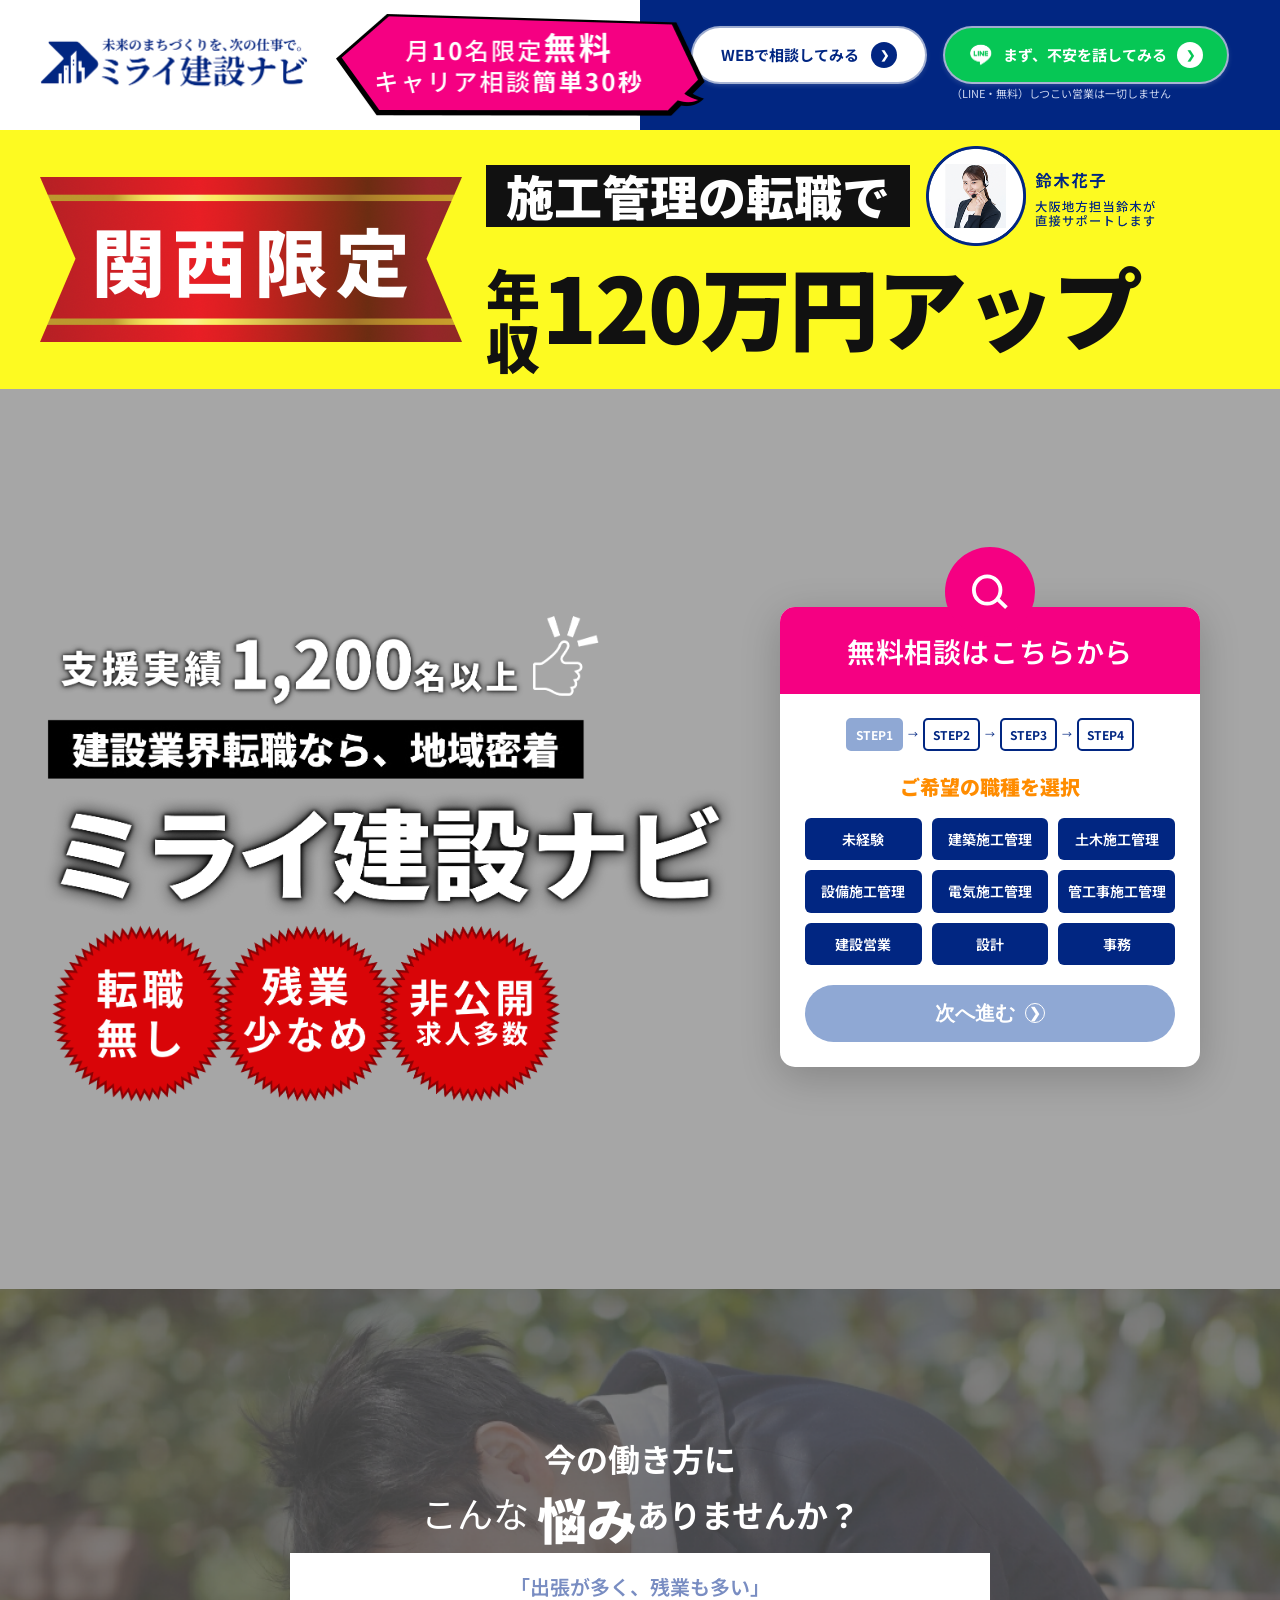
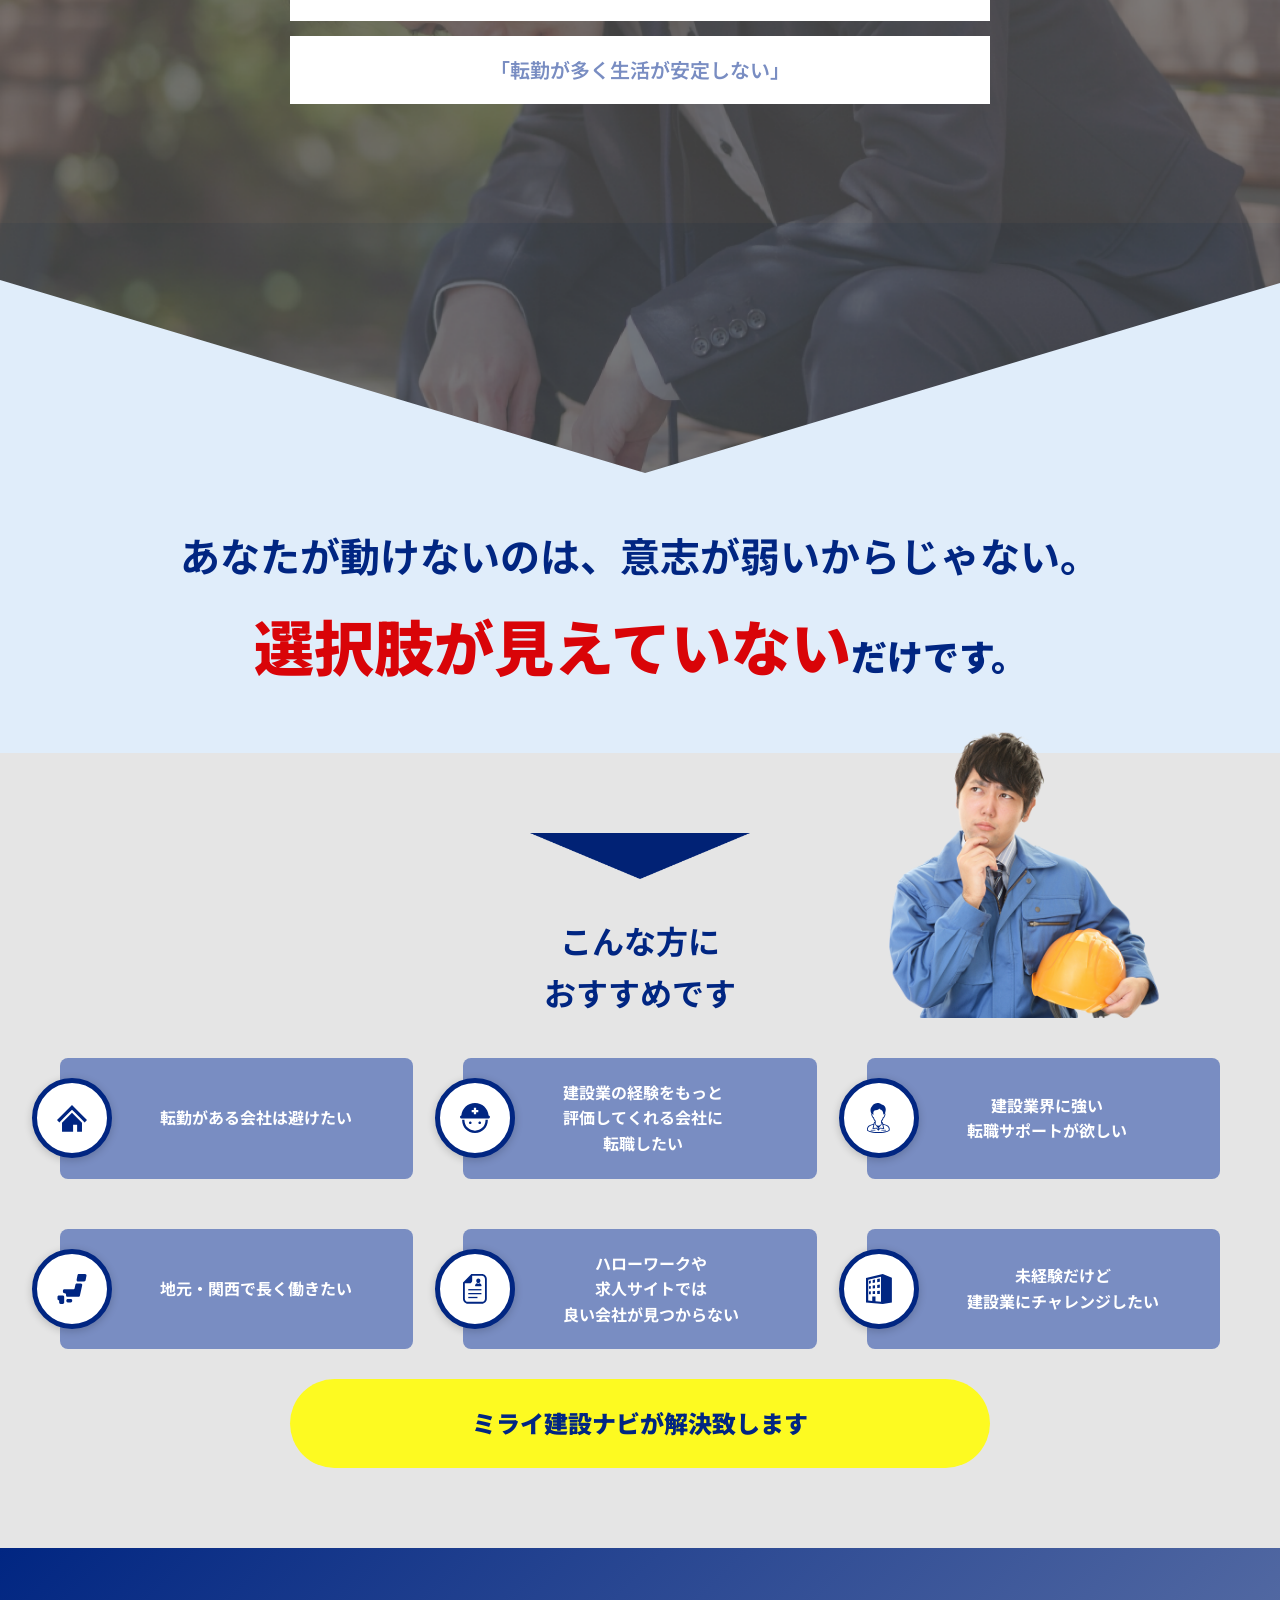
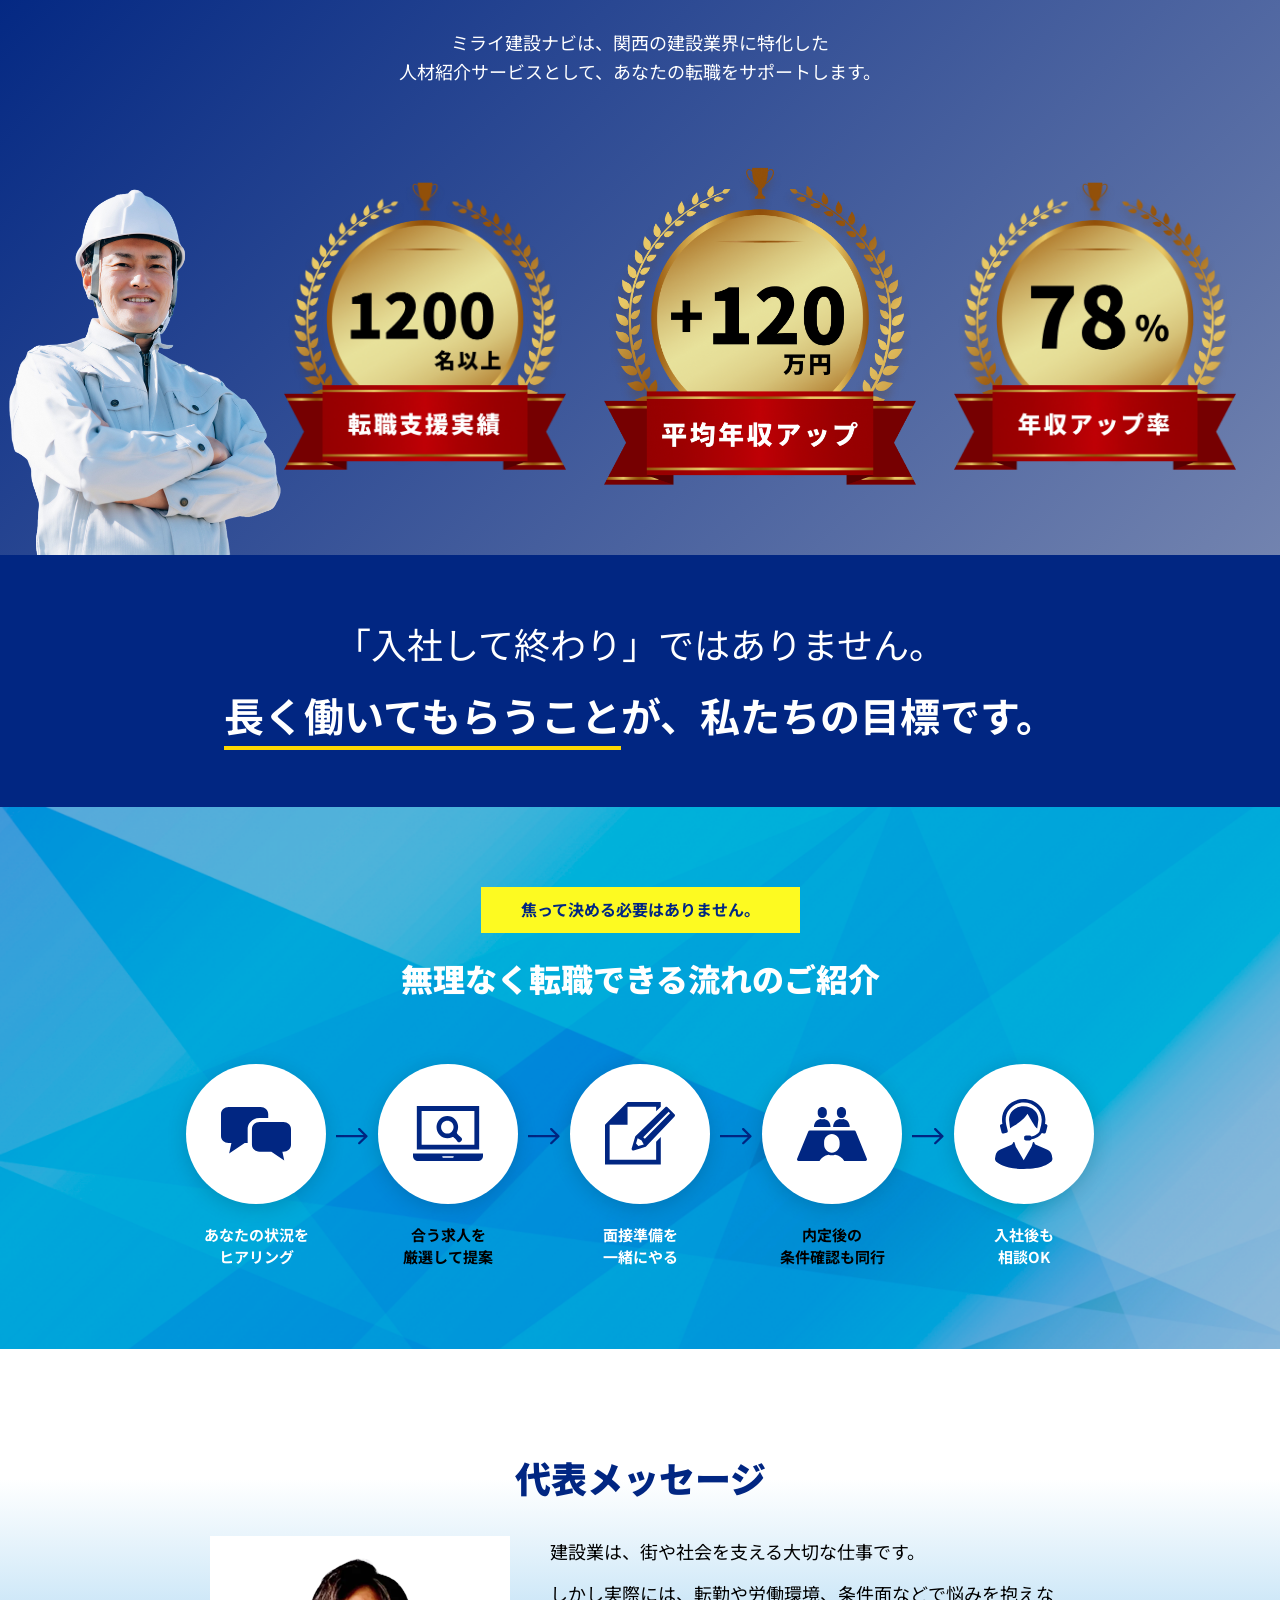
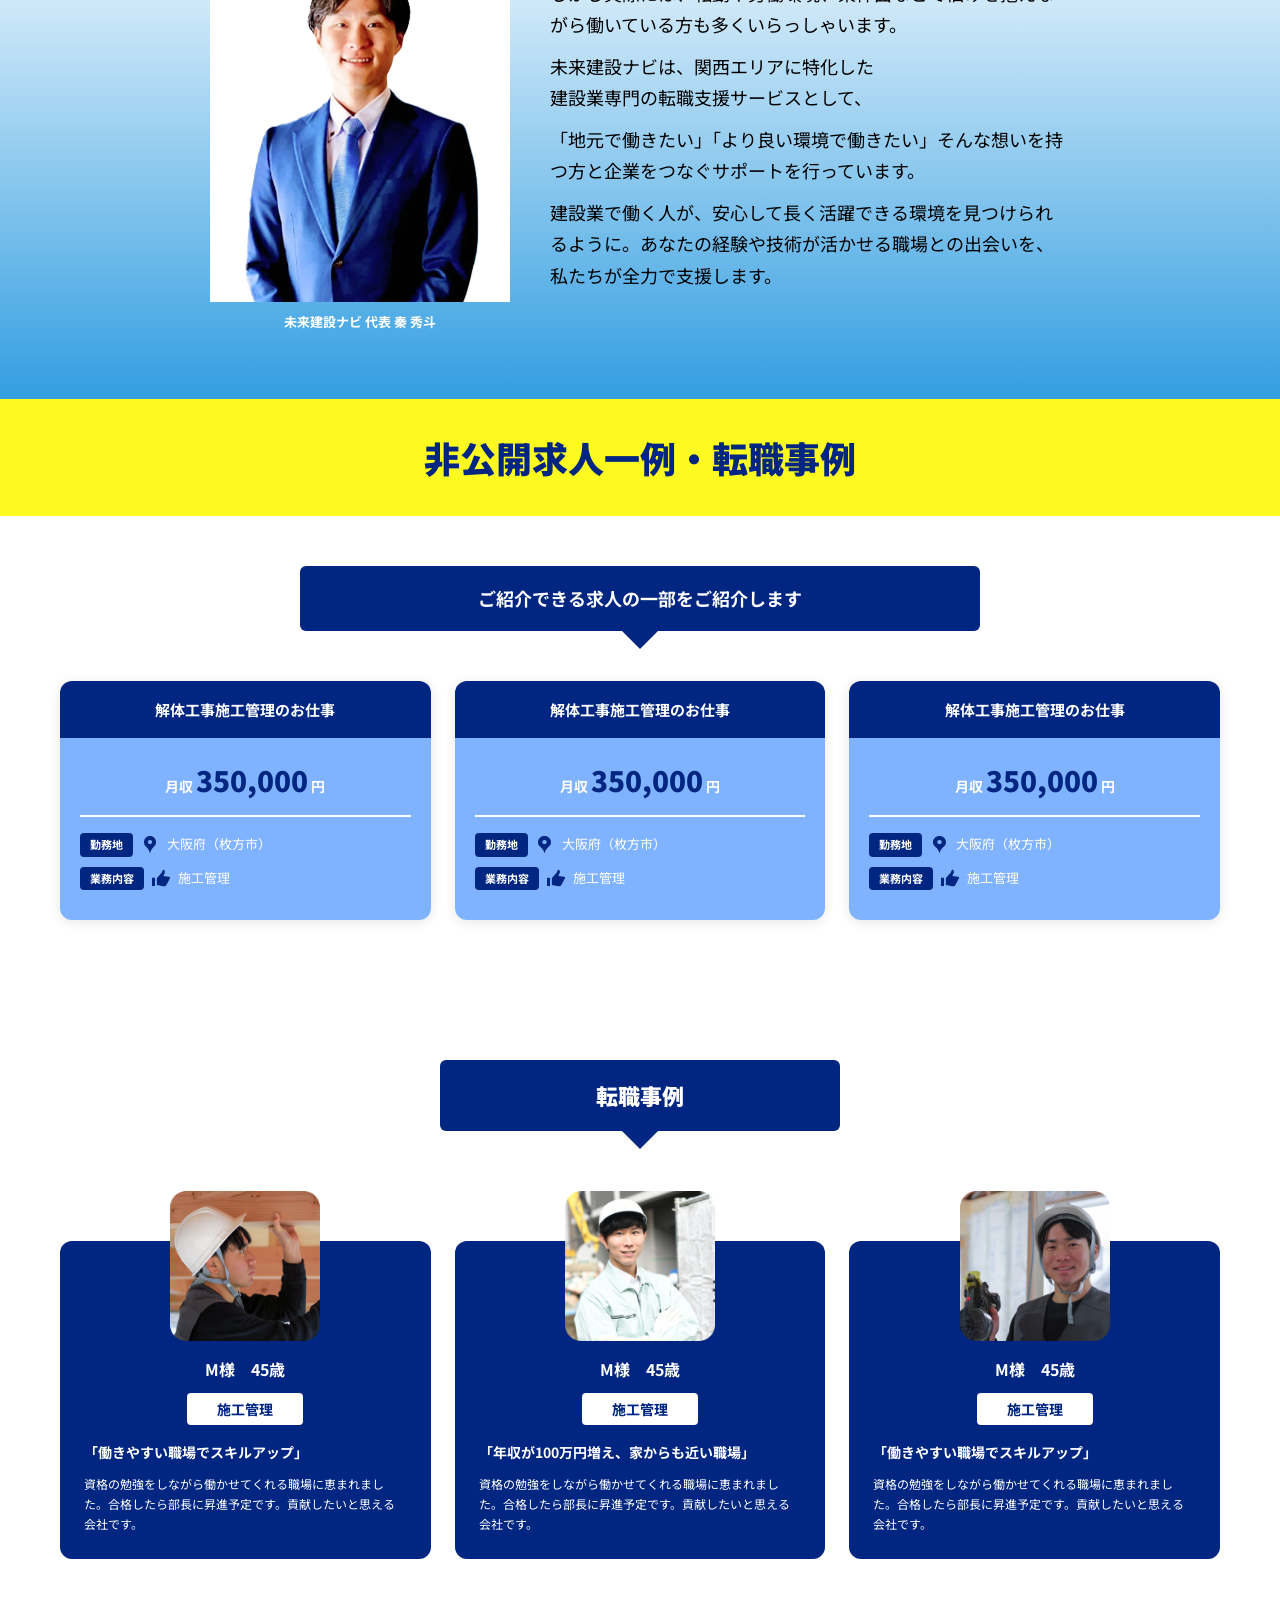
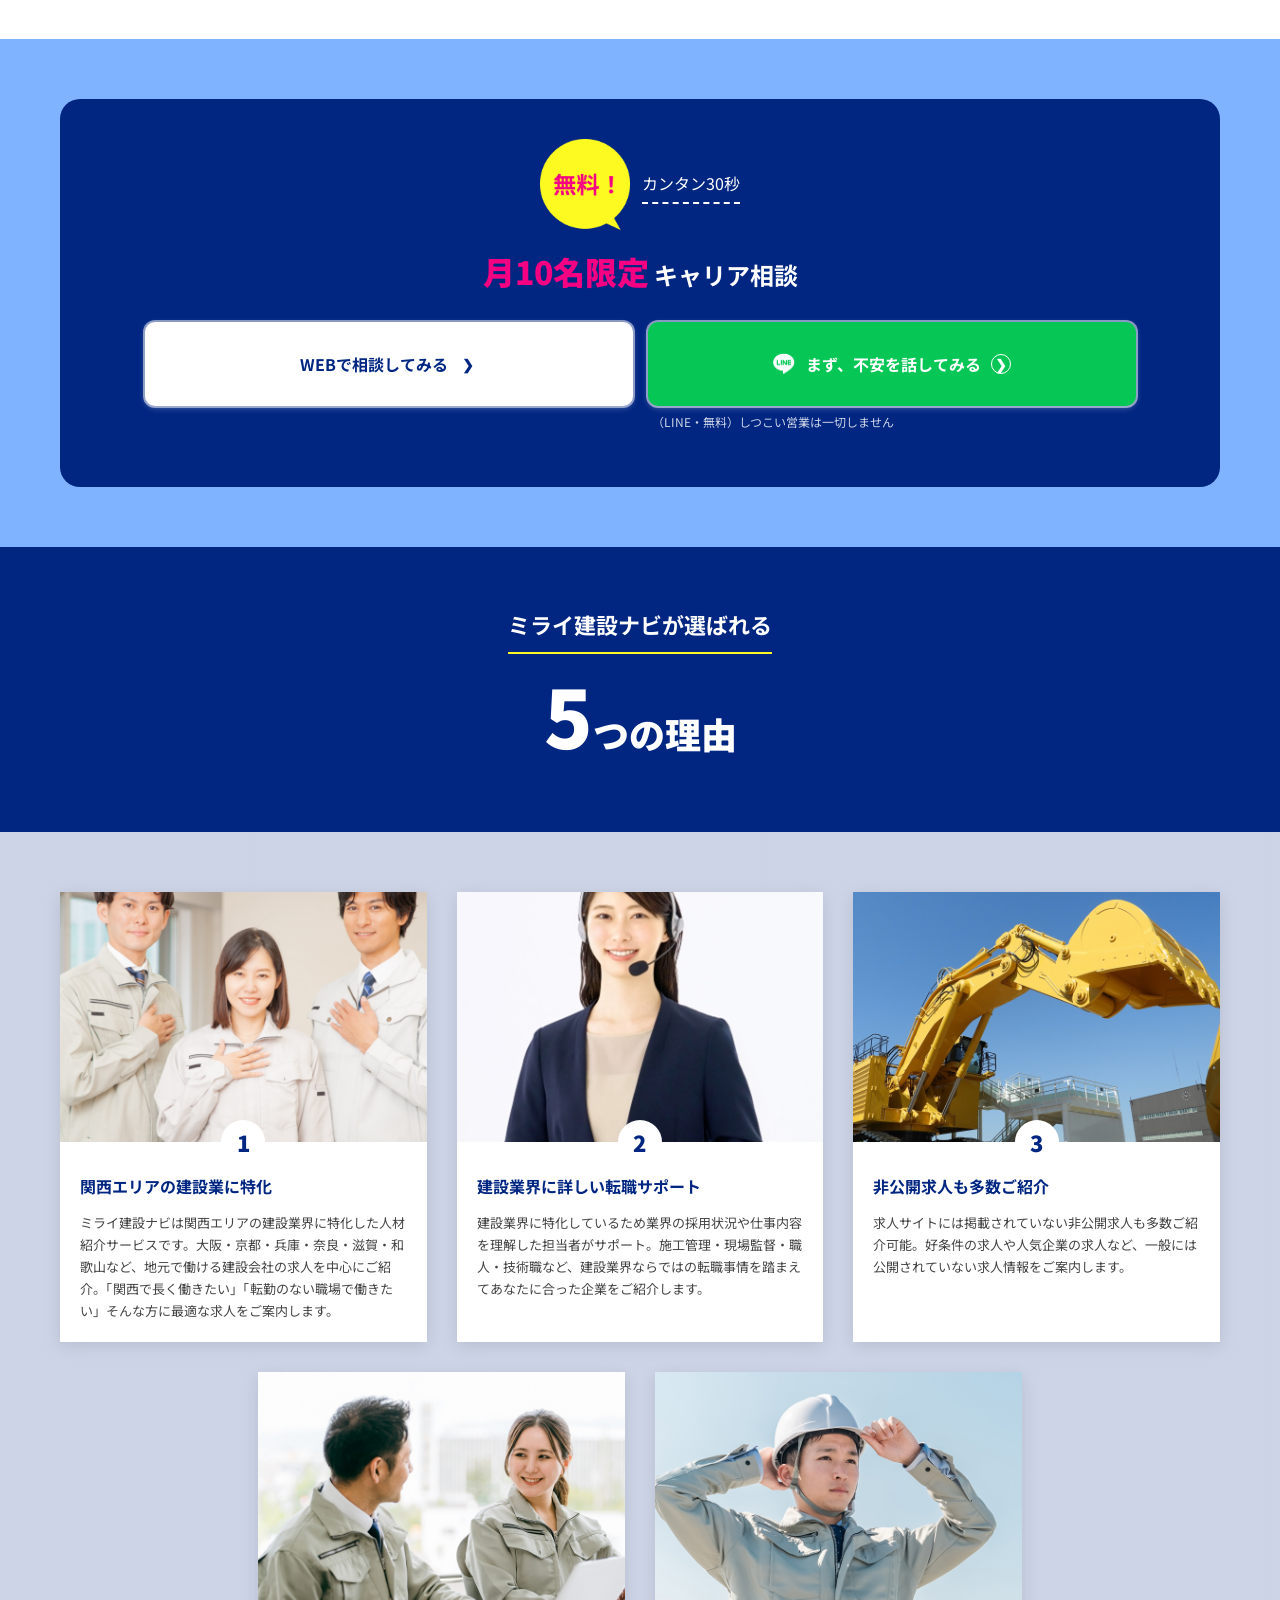
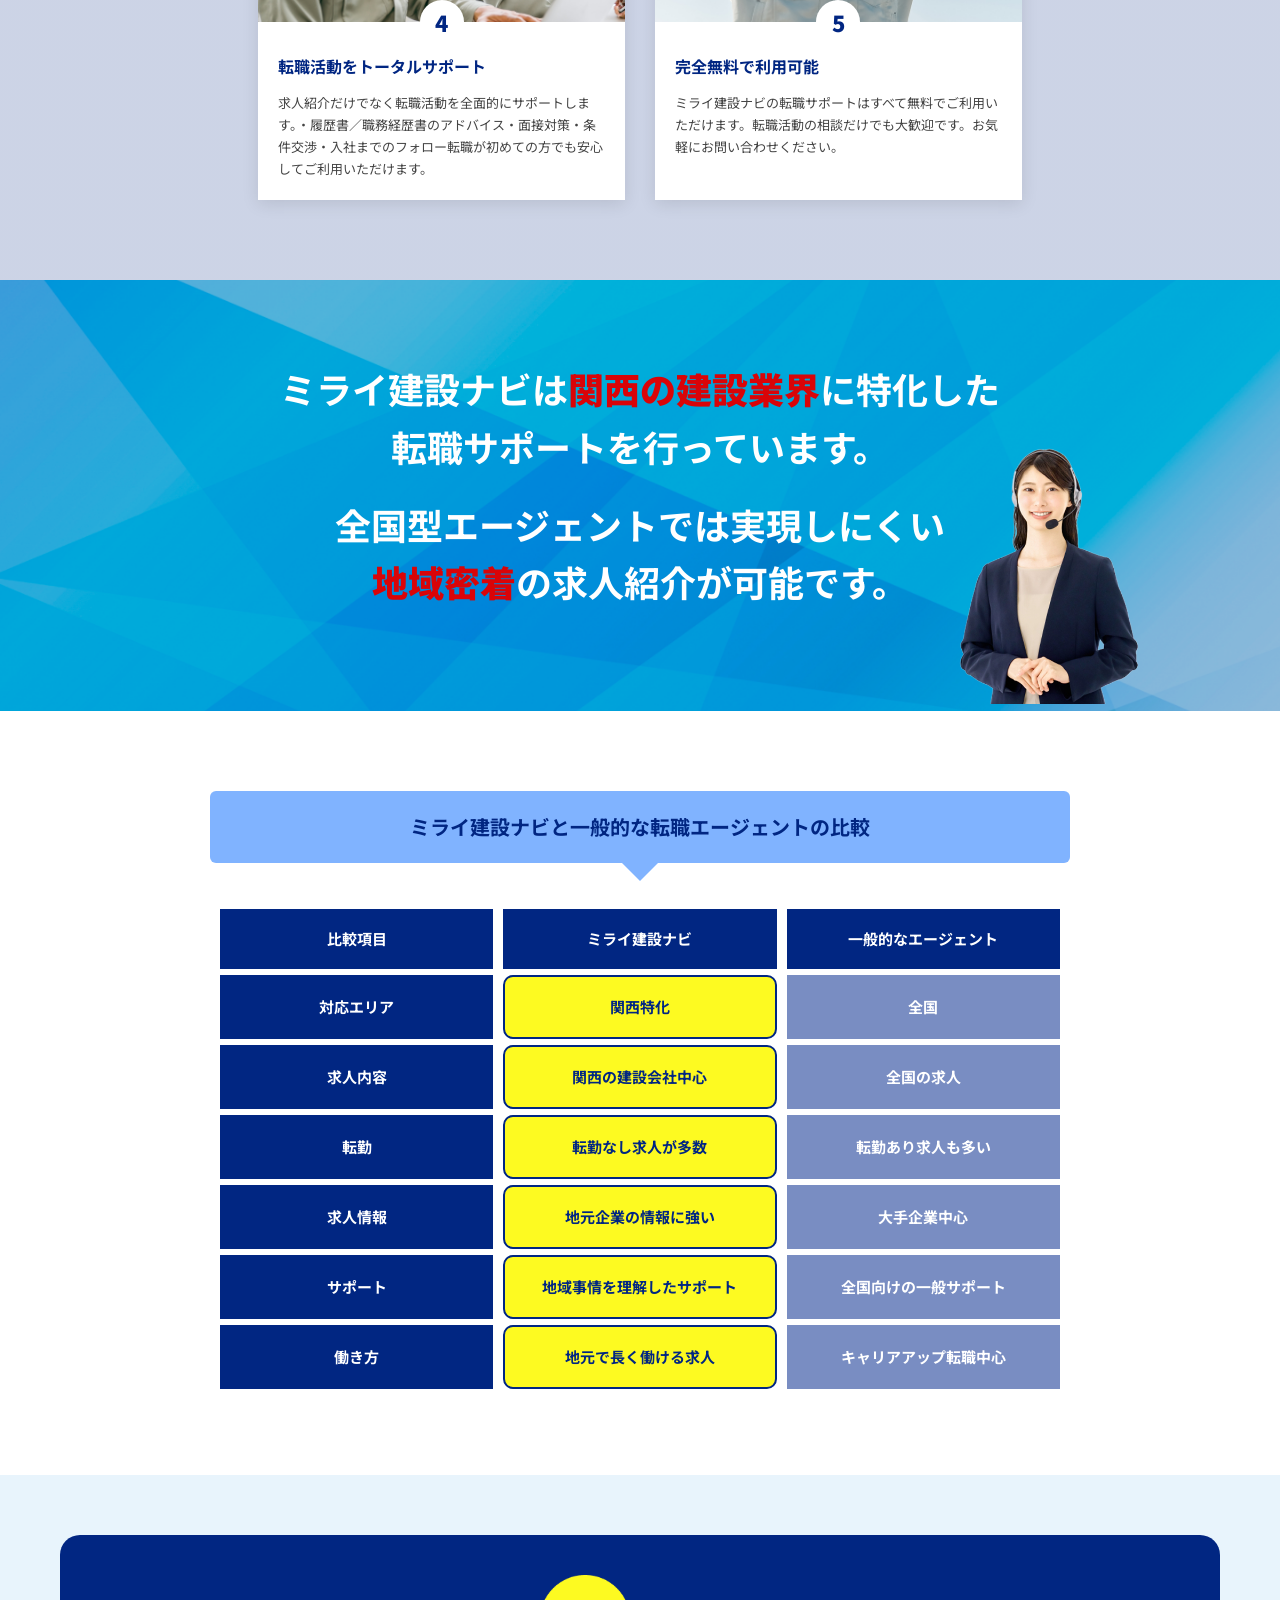
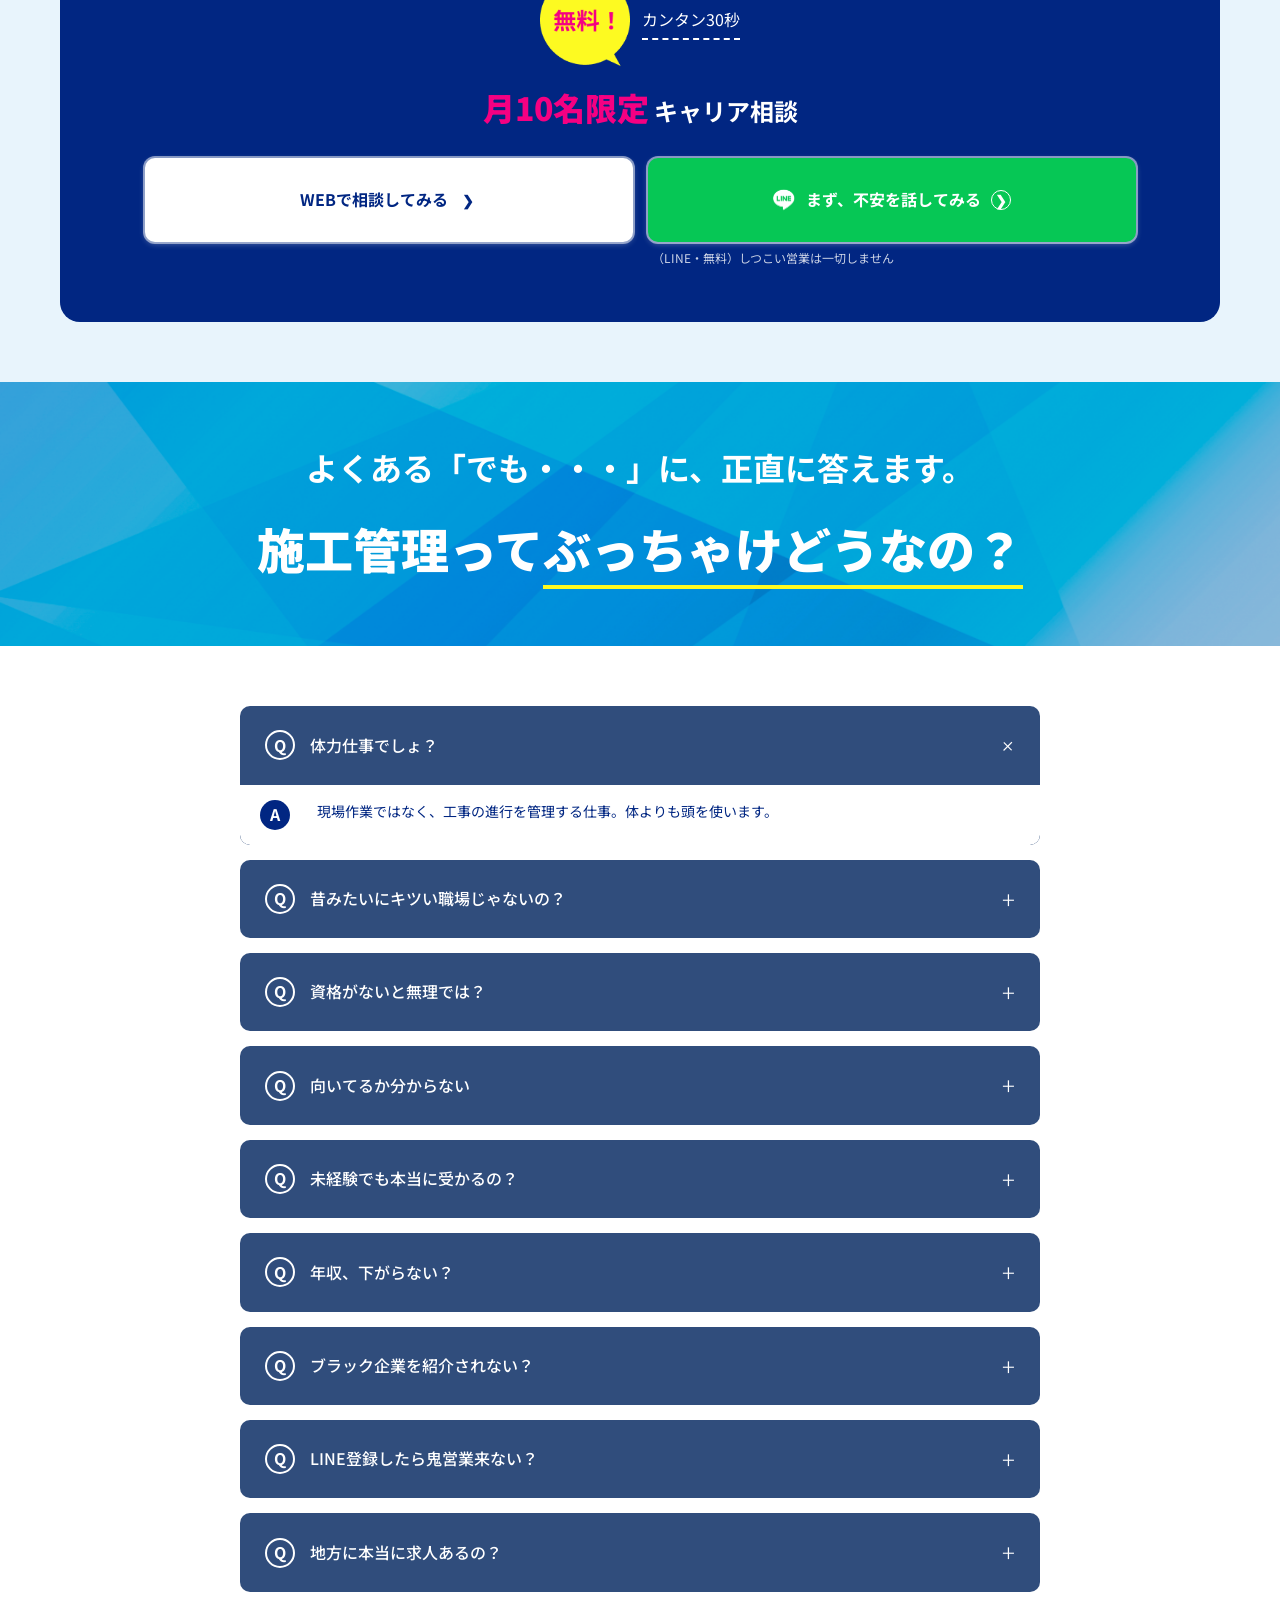
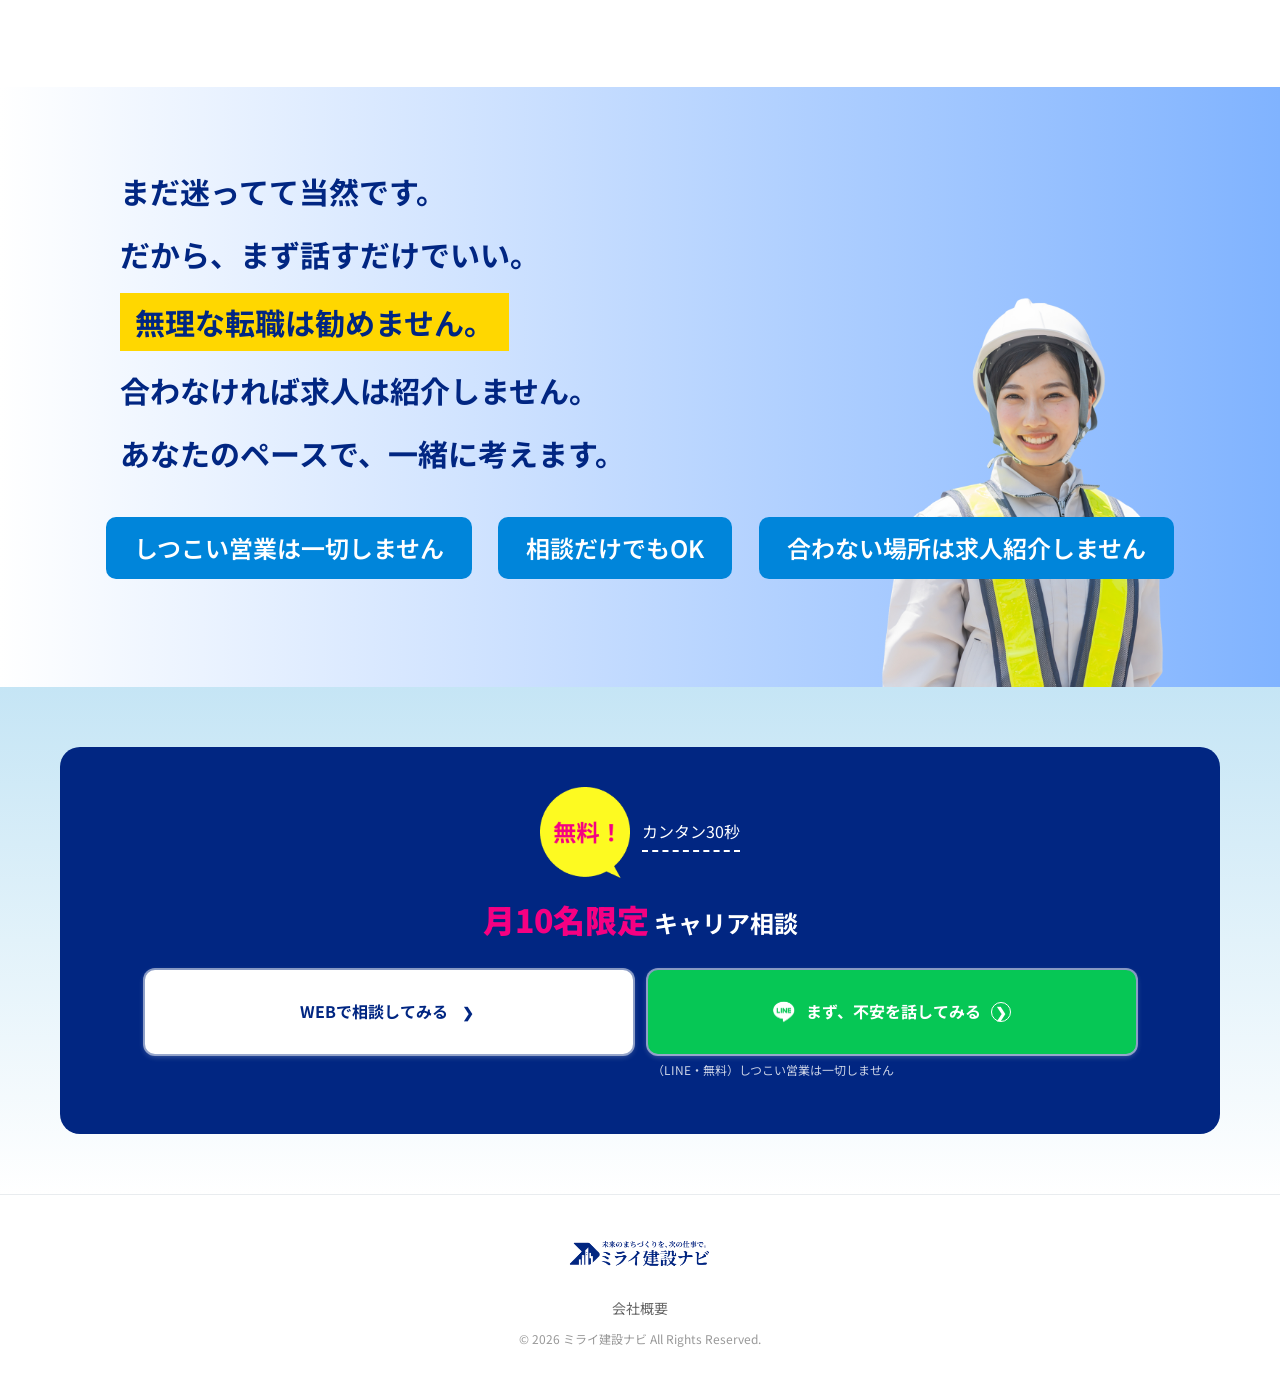
==== commit 20a6f74d: "new files with changes uploaded" ====
--- a/index.html
+++ b/index.html
@@ -21,7 +21,10 @@
             <img src="assets/images/CTA.png" alt="無料キャリア相談" class="header-promo-mobile">
         </a>
         <div class="header-right">
-            <a href="#form" class="btn-web">WEBで相談してみる <span class="btn-circle-arrow">&#10095;</span></a>
+            <div class="header-web-group">
+                <a href="#form" class="btn-web">WEBで相談してみる <span class="btn-circle-arrow">&#10095;</span></a>
+                <p class="cta-note-spacer">&nbsp;</p>
+            </div>
             <div class="btn-line-wrap">
                 <a href="#" class="btn-line">
                     <img src="assets/images/LINE_Brand_icon 1.svg" alt="LINE" class="line-svg">
@@ -195,31 +198,31 @@
                 </div>
                 <div class="recommend-item">
                     <div class="recommend-item-icon">
-                        <img src="assets/images/ミライ建設ナビ様 (2)/FACEBOOKのいいね風アイコン その2 1.svg" alt="">
+                        <img src="assets/images/ミライ建設ナビ様 (2)/Group-1.svg" alt="">
                     </div>
                     <p>建設業の経験をもっと<br>評価してくれる会社に<br>転職したい</p>
+                </div>
+                <div class="recommend-item">
+                    <div class="recommend-item-icon">
+                        <img src="assets/images/ミライ建設ナビ様 (2)/Group-2.svg" alt="">
+                    </div>
+                    <p>建設業界に強い<br>転職サポートが欲しい</p>
+                </div>
+                <div class="recommend-item">
+                    <div class="recommend-item-icon">
+                        <img src="assets/images/ミライ建設ナビ様 (2)/日本地図のアイコン 1.svg" alt="">
+                    </div>
+                    <p>地元・関西で長く働きたい</p>
                 </div>
                 <div class="recommend-item">
                     <div class="recommend-item-icon">
                         <img src="assets/images/ミライ建設ナビ様 (2)/Group-3.svg" alt="">
                     </div>
-                    <p>建設業界に強い<br>転職サポートが欲しい</p>
-                </div>
-                <div class="recommend-item">
-                    <div class="recommend-item-icon">
-                        <img src="assets/images/ミライ建設ナビ様 (2)/日本地図のアイコン 1.svg" alt="">
-                    </div>
-                    <p>地元・関西で長く働きたい</p>
+                    <p>ハローワークや<br>求人サイトでは<br>良い会社が見つからない</p>
                 </div>
                 <div class="recommend-item">
                     <div class="recommend-item-icon">
                         <img src="assets/images/ミライ建設ナビ様 (2)/Group-4.svg" alt="">
-                    </div>
-                    <p>ハローワークや<br>求人サイトでは<br>良い会社が見つからない</p>
-                </div>
-                <div class="recommend-item">
-                    <div class="recommend-item-icon">
-                        <img src="assets/images/ミライ建設ナビ様 (2)/Group-1.svg" alt="">
                     </div>
                     <p>未経験だけど<br>建設業にチャレンジしたい</p>
                 </div>
@@ -288,28 +291,28 @@
                     </div>
                     <p>あなたの状況を<br>ヒアリング</p>
                 </div>
-                <span class="process-arrow">&#10095;</span>
+                <img src="assets/images/Vector 212.svg" alt="" class="process-arrow">
                 <div class="process-step">
                     <div class="step-icon">
                         <img src="assets/images/ミライ建設ナビ様 (3)/Group-3.svg" alt="">
                     </div>
                     <p style="color: black;">合う求人を<br>厳選して提案</p>
                 </div>
-                <span class="process-arrow">&#10095;</span>
+                <img src="assets/images/Vector 212.svg" alt="" class="process-arrow">
                 <div class="process-step">
                     <div class="step-icon">
                         <img src="assets/images/ミライ建設ナビ様 (3)/Group-1.svg" alt="">
                     </div>
                     <p>面接準備を<br>一緒にやる</p>
                 </div>
-                <span class="process-arrow">&#10095;</span>
+                <img src="assets/images/Vector 212.svg" alt="" class="process-arrow">
                 <div class="process-step">
                     <div class="step-icon">
                         <img src="assets/images/ミライ建設ナビ様 (3)/Group-2.svg" alt="">
                     </div>
                     <p style="color: black;">内定後の<br>条件確認も同行</p>
                 </div>
-                <span class="process-arrow">&#10095;</span>
+                <img src="assets/images/Vector 212.svg" alt="" class="process-arrow">
                 <div class="process-step">
                     <div class="step-icon">
                         <img src="assets/images/ミライ建設ナビ様 (3)/Group.svg" alt="">
@@ -452,8 +455,10 @@
     <section class="cta-section">
         <div class="container">
             <div class="cta-box">
-                <div class="cta-badge">無料！</div>
-                <p class="cta-text">カンタン30秒</p>
+                <div class="cta-badge-row">
+                    <img src="assets/images/Group 166576.png" alt="無料！" class="cta-badge">
+                    <p class="cta-text">カンタン30秒</p>
+                </div>
                 <p class="cta-highlight"><span class="yellow-text">月10名限定</span> キャリア相談</p>
                 <div class="cta-buttons">
                     <div class="cta-web-group">
@@ -603,8 +608,10 @@
     <section class="cta-section cta-light">
         <div class="container">
             <div class="cta-box">
-                <div class="cta-badge">無料！</div>
-                <p class="cta-text">カンタン30秒</p>
+                <div class="cta-badge-row">
+                    <img src="assets/images/Group 166576.png" alt="無料！" class="cta-badge">
+                    <p class="cta-text">カンタン30秒</p>
+                </div>
                 <p class="cta-highlight"><span class="yellow-text">月10名限定</span> キャリア相談</p>
                 <div class="cta-buttons">
                     <div class="cta-web-group">
@@ -765,8 +772,10 @@
     <section class="cta-section cta-final">
         <div class="container">
             <div class="cta-box">
-                <div class="cta-badge">無料！</div>
-                <p class="cta-text">カンタン30秒</p>
+                <div class="cta-badge-row">
+                    <img src="assets/images/Group 166576.png" alt="無料！" class="cta-badge">
+                    <p class="cta-text">カンタン30秒</p>
+                </div>
                 <p class="cta-highlight"><span class="yellow-text">月10名限定</span> キャリア相談</p>
                 <div class="cta-buttons">
                     <div class="cta-web-group">
--- a/style.css
+++ b/style.css
@@ -60,10 +60,19 @@
     flex-shrink: 0;
     background: #012682;
     display: flex;
-    align-items: center;
+    align-items: flex-start;
     justify-content: center;
     gap: 20px;
     padding: 12px 28px;
+    padding-top: 28px;
+}
+
+.header-web-group {
+    display: flex;
+    flex-direction: column;
+    align-items: flex-start;
+    gap: 3px;
+    flex-shrink: 0;
 }
 
 .header-promo {
@@ -91,6 +100,7 @@
     color: #012682;
     border: none;
     flex-shrink: 0;
+    box-shadow: 0 0 0 2px rgba(255, 255, 255, 0.6), 0 2px 6px rgba(255, 255, 255, 0.25);
 }
 
 .btn-circle-arrow {
@@ -131,6 +141,7 @@
     background: #06c755;
     color: #fff;
     border: none;
+    box-shadow: 0 0 0 2px rgba(255, 255, 255, 0.6), 0 2px 6px rgba(255, 255, 255, 0.25);
 }
 
 .btn-line .btn-circle-arrow {
@@ -835,7 +846,7 @@
 .highlight-word {
     font-size: 50px;
     font-weight: 900;
-    font-family: 'Noto Serif JP', 'Georgia', serif;
+    font-family: 'Noto Sans JP', sans-serif;
     vertical-align: middle;
     line-height: 1;
 }
@@ -890,6 +901,7 @@
 }
 
 .section-title-white {
+    font-family: 'Noto Sans JP', sans-serif;
     color: #fff;
     font-size: 32px;
     font-weight: 700;
@@ -959,6 +971,7 @@
     max-width: 700px;
     margin: 0 auto;
     position: relative;
+    margin-top: 30px;
 }
 
 .solution-banner-worker {
@@ -1187,9 +1200,8 @@
 }
 
 .process-arrow {
-    font-size: 28px;
-    color: #fff;
-    font-weight: 900;
+    width: 32px;
+    height: auto;
     flex-shrink: 0;
     margin-bottom: 60px;
 }
@@ -1197,7 +1209,7 @@
 /* Message Section */
 .message {
     padding: 80px 0;
-    height: 600px;
+    height: 650px;
     background-image: url('assets/images/22264976_m 1.png');
     background-size: cover;
     background-position: center;
@@ -1216,6 +1228,7 @@
     position: relative;
     z-index: 1;
     padding-top: 20px;
+    padding-bottom: 50px;
 }
 
 .message .section-title-blue {
@@ -1224,7 +1237,7 @@
     position: relative;
     z-index: 1;
     color: #012682;
-    font-size: 26px;
+    font-size: 36px;
     font-weight: 900;
 }
 
@@ -1236,6 +1249,7 @@
     z-index: 1;
     max-width: 860px;
     margin: 0 auto;
+    /* padding-bottom: 50px; */
 }
 
 .message-image-wrap {
@@ -1247,11 +1261,11 @@
 
 .message-image {
     text-align: center;
-    width: 200px;
+    width: 300px;
 }
 
 .message-image img {
-    width: 200px;
+    width: 300px;
     height: auto;
     object-fit: cover;
     border-radius: 0;
@@ -1274,7 +1288,7 @@
 
 .message-text p {
     margin-bottom: 10px;
-    font-size: 14px;
+    font-size: 18px;
     line-height: 1.75;
     color: #000000;
 }
@@ -1443,7 +1457,7 @@
 }
 
 .testimonial-card {
-    background: linear-gradient(180deg, #012682 60%, #80B3FF 100%);
+    background: #012682;
     border-radius: 12px;
     padding: 0 24px 24px;
     color: #fff;
@@ -1528,24 +1542,24 @@
     margin: 0 auto;
 }
 
+.cta-badge-row {
+    display: flex;
+    align-items: center;
+    justify-content: center;
+    gap: 12px;
+    margin-bottom: 10px;
+}
+
 .cta-badge {
-    background: #ffd700;
-    color: #e63946;
-    width: 70px;
-    height: 70px;
-    border-radius: 50%;
+    width: 90px;
+    height: auto;
+    flex-shrink: 0;
+}
+
+.cta-text {
+    color: #fff;
     font-size: 16px;
-    font-weight: 900;
-    display: inline-flex;
-    align-items: center;
-    justify-content: center;
-    margin-bottom: 15px;
-}
-
-.cta-text {
-    color: #fff;
-    font-size: 16px;
-    margin-bottom: 5px;
+    margin-bottom: 0;
     border-bottom: 2px dashed #fff;
     display: inline-block;
     padding-bottom: 5px;
@@ -1806,8 +1820,8 @@
 .regional-image {
     position: absolute;
     right: 50px;
-    bottom: 0;
-    width: 300px;
+    bottom: 0px;
+    width: 400px;
     z-index: 1;
 }
 
@@ -1903,14 +1917,14 @@
 
 .faq-banner-sub {
     color: #fff;
-    font-size: 18px;
+    font-size: 32px;
     font-weight: 700;
     margin-bottom: 16px;
 }
 
 .faq-banner-title {
     color: #fff;
-    font-size: 36px;
+    font-size: 48px;
     font-weight: 900;
 }
 
@@ -2020,7 +2034,7 @@
     background-size: 65% auto, cover;
     position: relative;
     overflow: hidden;
-    height: 620px;
+    height: 600px;
 }
 
 .final-content {
@@ -2030,7 +2044,7 @@
 }
 
 .final-text {
-    max-width: 520px;
+    max-width: 550px;
     padding-left: 20px;
 }
 
@@ -2056,12 +2070,14 @@
 }
 
 .final-badges {
-    display: inline-flex;
+    display: flex;
+    width: 100%;
     gap: 15px;
     flex-wrap: wrap;
     position: relative;
-    z-index: 2;
+    z-index: 10;
     margin-bottom: 20px;
+    justify-content: space-around;
 }
 
 .badge-outline {
@@ -2069,9 +2085,11 @@
     color: #fff;
     border: none;
     padding: 12px 15px;
+    padding-left: 28px;
+    padding-right: 28px;
     border-radius: 10px;
     font-weight: 600;
-    font-size: 16px;
+    font-size: 24px;
 }
 
 /* Footer */
@@ -2686,10 +2704,14 @@
         grid-template-columns: 1fr;
         gap: 64px;
     }
+    
+    .testimonial-card {
+        background: linear-gradient(180deg, #012682 60%, #80B3FF 100%);
+    }
 
     /* CTA section mobile */
     .cta-section {
-        background: linear-gradient(180deg, #80B3FF 0%, #FFFFFF 100%) !important;
+        background: linear-gradient(180deg, #012682 0%, #80B3FF 100%) !important;
     }
 
     .cta-box {
@@ -2699,29 +2721,39 @@
     }
 
     .cta-note {
-        color: #012682;
+        color: #fff;
         font-size: 16px;
         opacity: 0.8;
         margin-top: 6px;
         padding-left: 4px;
     }
 
+    .cta-badge-row {
+        flex-direction: column !important;
+        gap: 6px !important;
+        margin-bottom: 0 !important;
+    }
+
     .cta-badge {
-        border-radius: 8px !important;
-        width: 100% !important;
-        height: auto !important;
-        padding: 8px 0 !important;
-        font-size: 20px !important;
-        display: flex !important;
-        justify-content: center !important;
-        align-items: center !important;
-        margin-bottom: 5px !important;
+        display: none !important;
+    }
+
+    .cta-badge-row::before {
+        content: '無料！';
+        display: block;
+        background: #FDFA21;
+        color: #F50082;
+        font-weight: 900;
+        font-size: 18px;
+        /* border-radius: 30px; */
+        padding: 8px 60px;
+        text-align: center;
     }
 
     .cta-text {
         font-size: 36px !important;
         font-weight: 900 !important;
-        color: #012682 !important;
+        color: #fff !important;
         border-bottom: 5px dashed #FDFA21 !important;
         margin-bottom: 20px !important;
     }
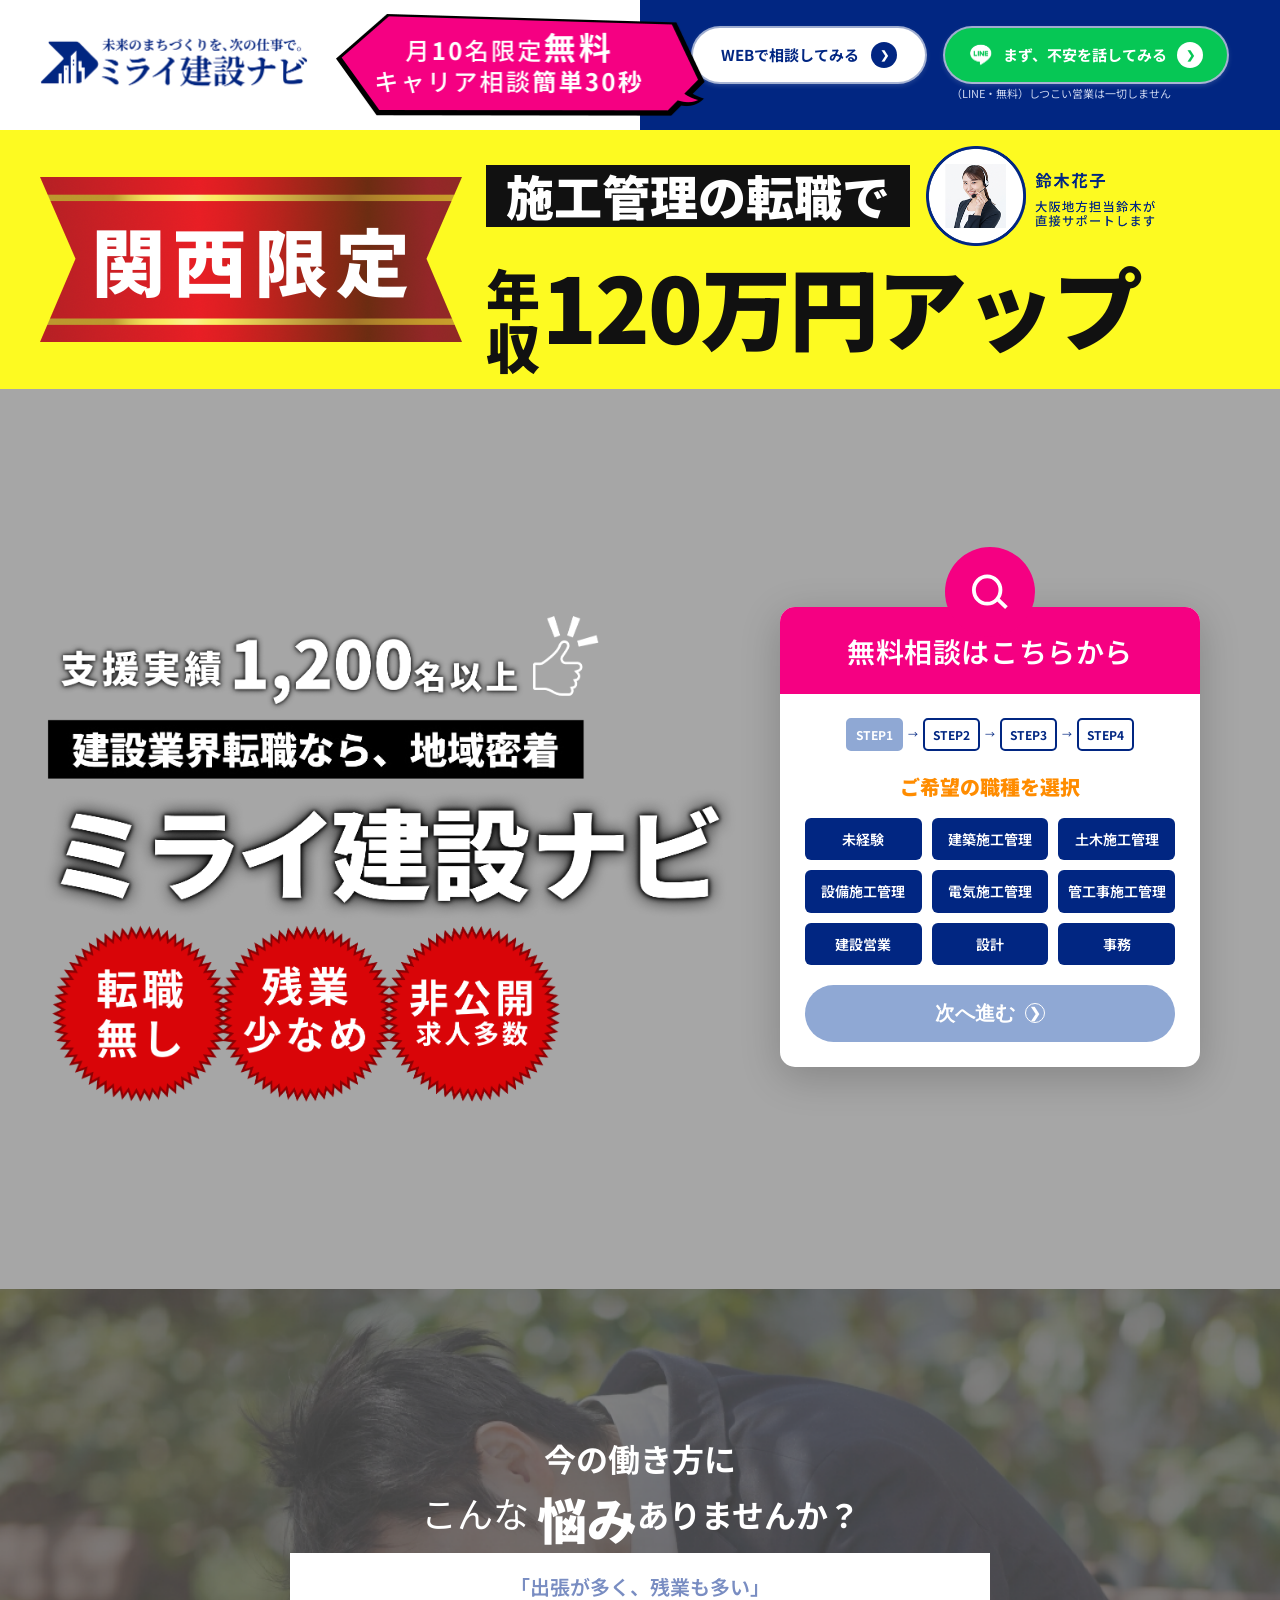
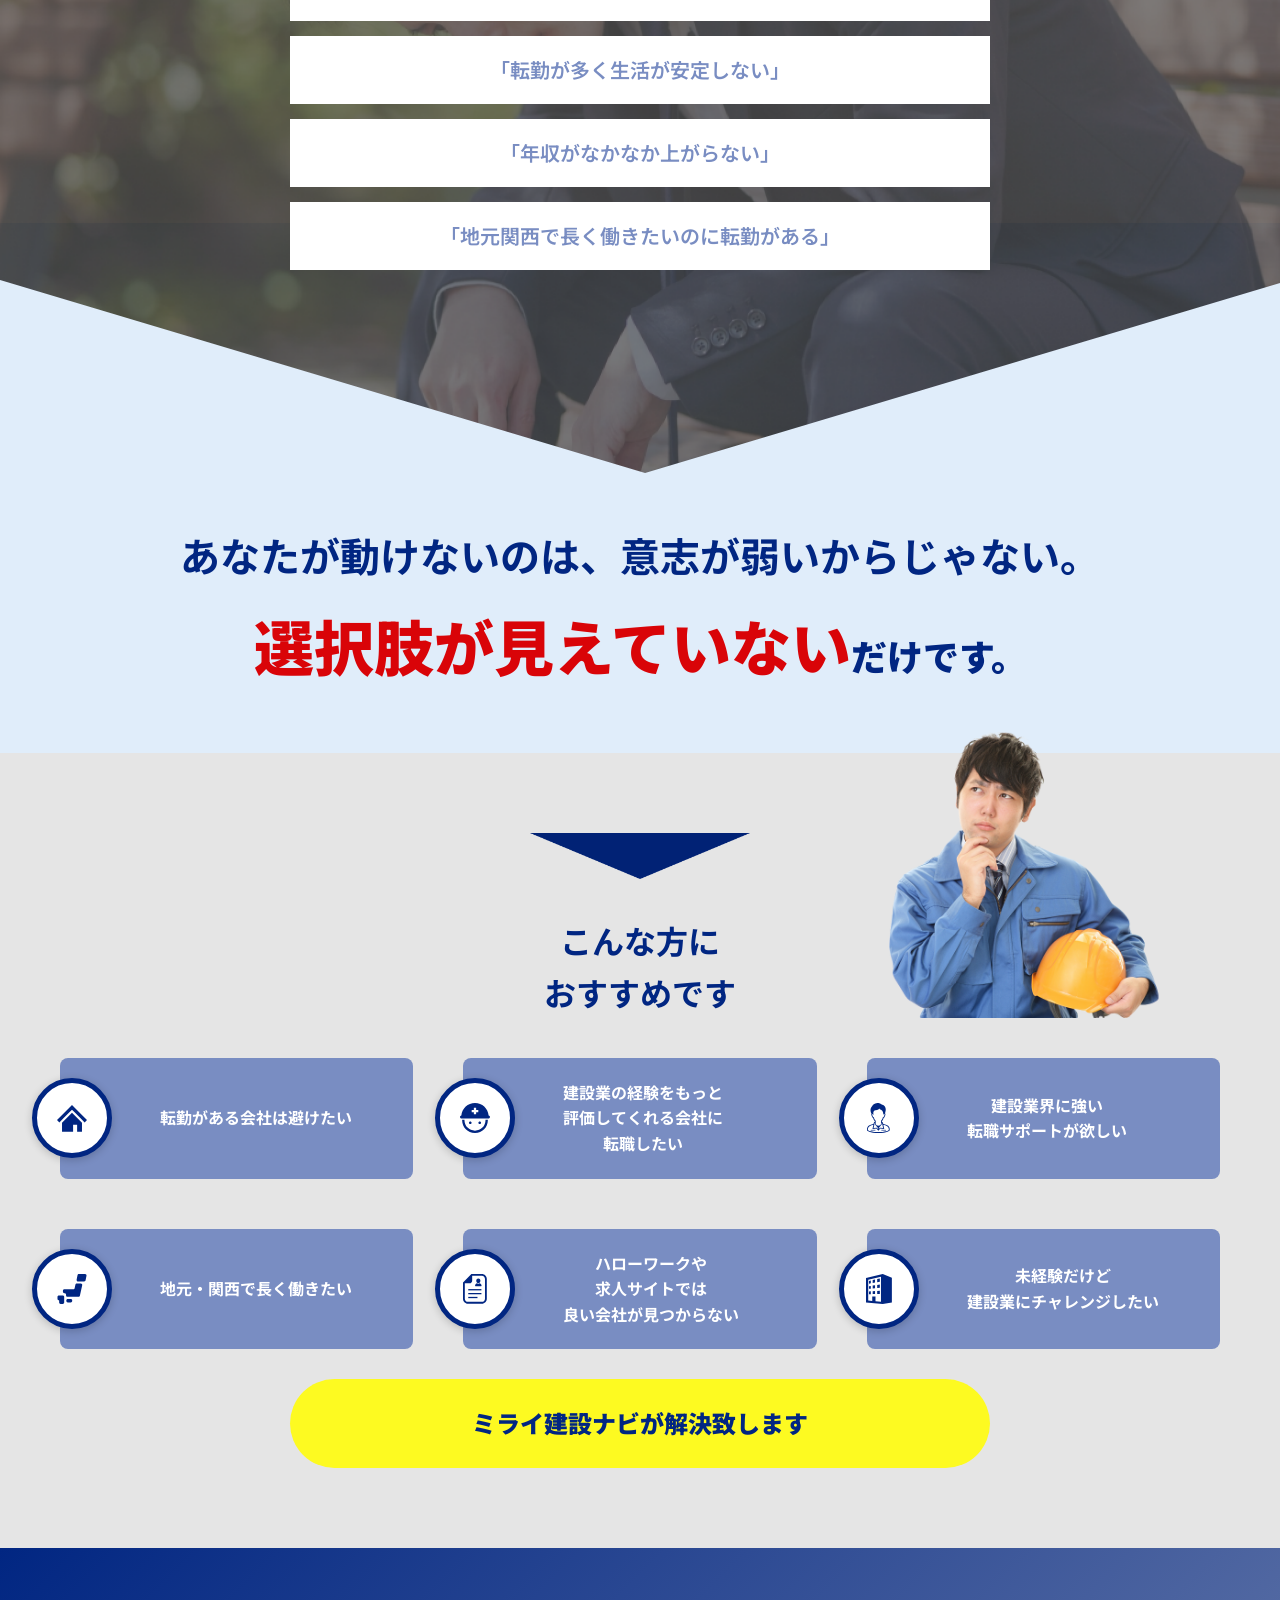
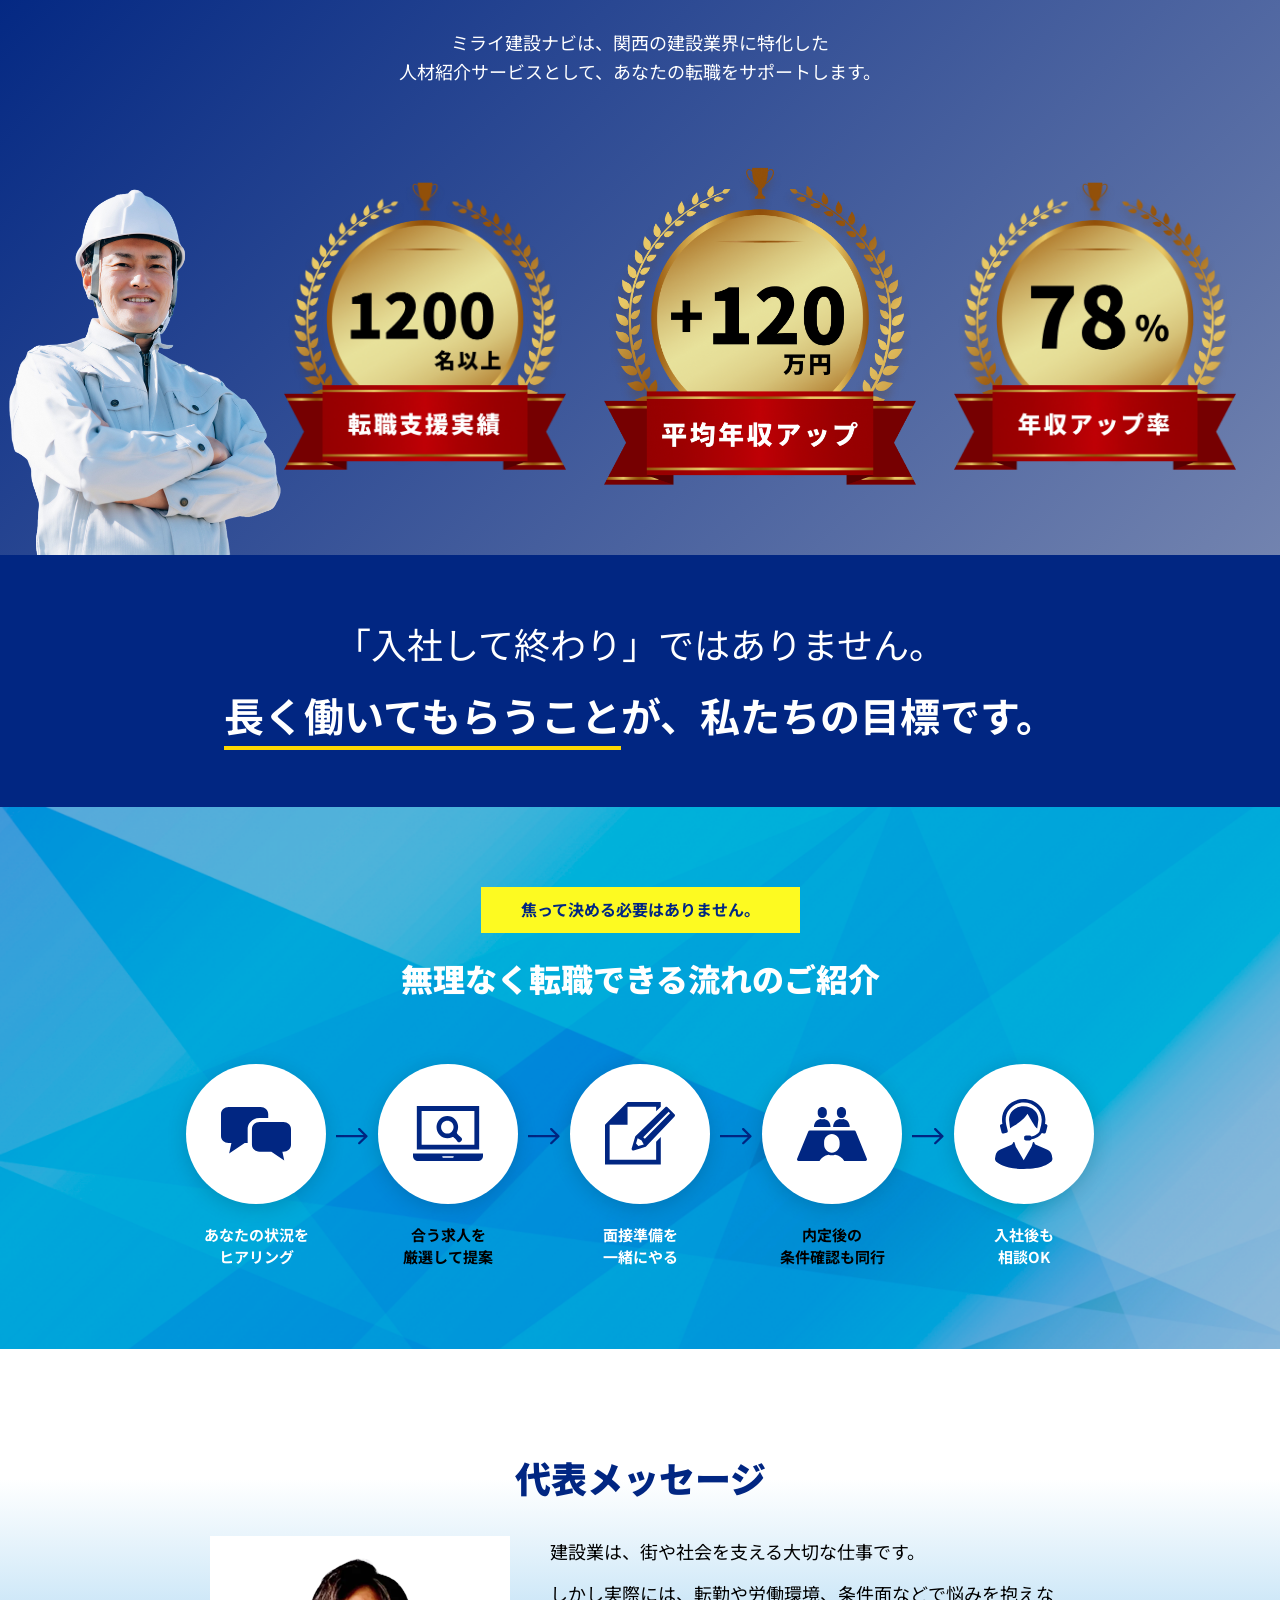
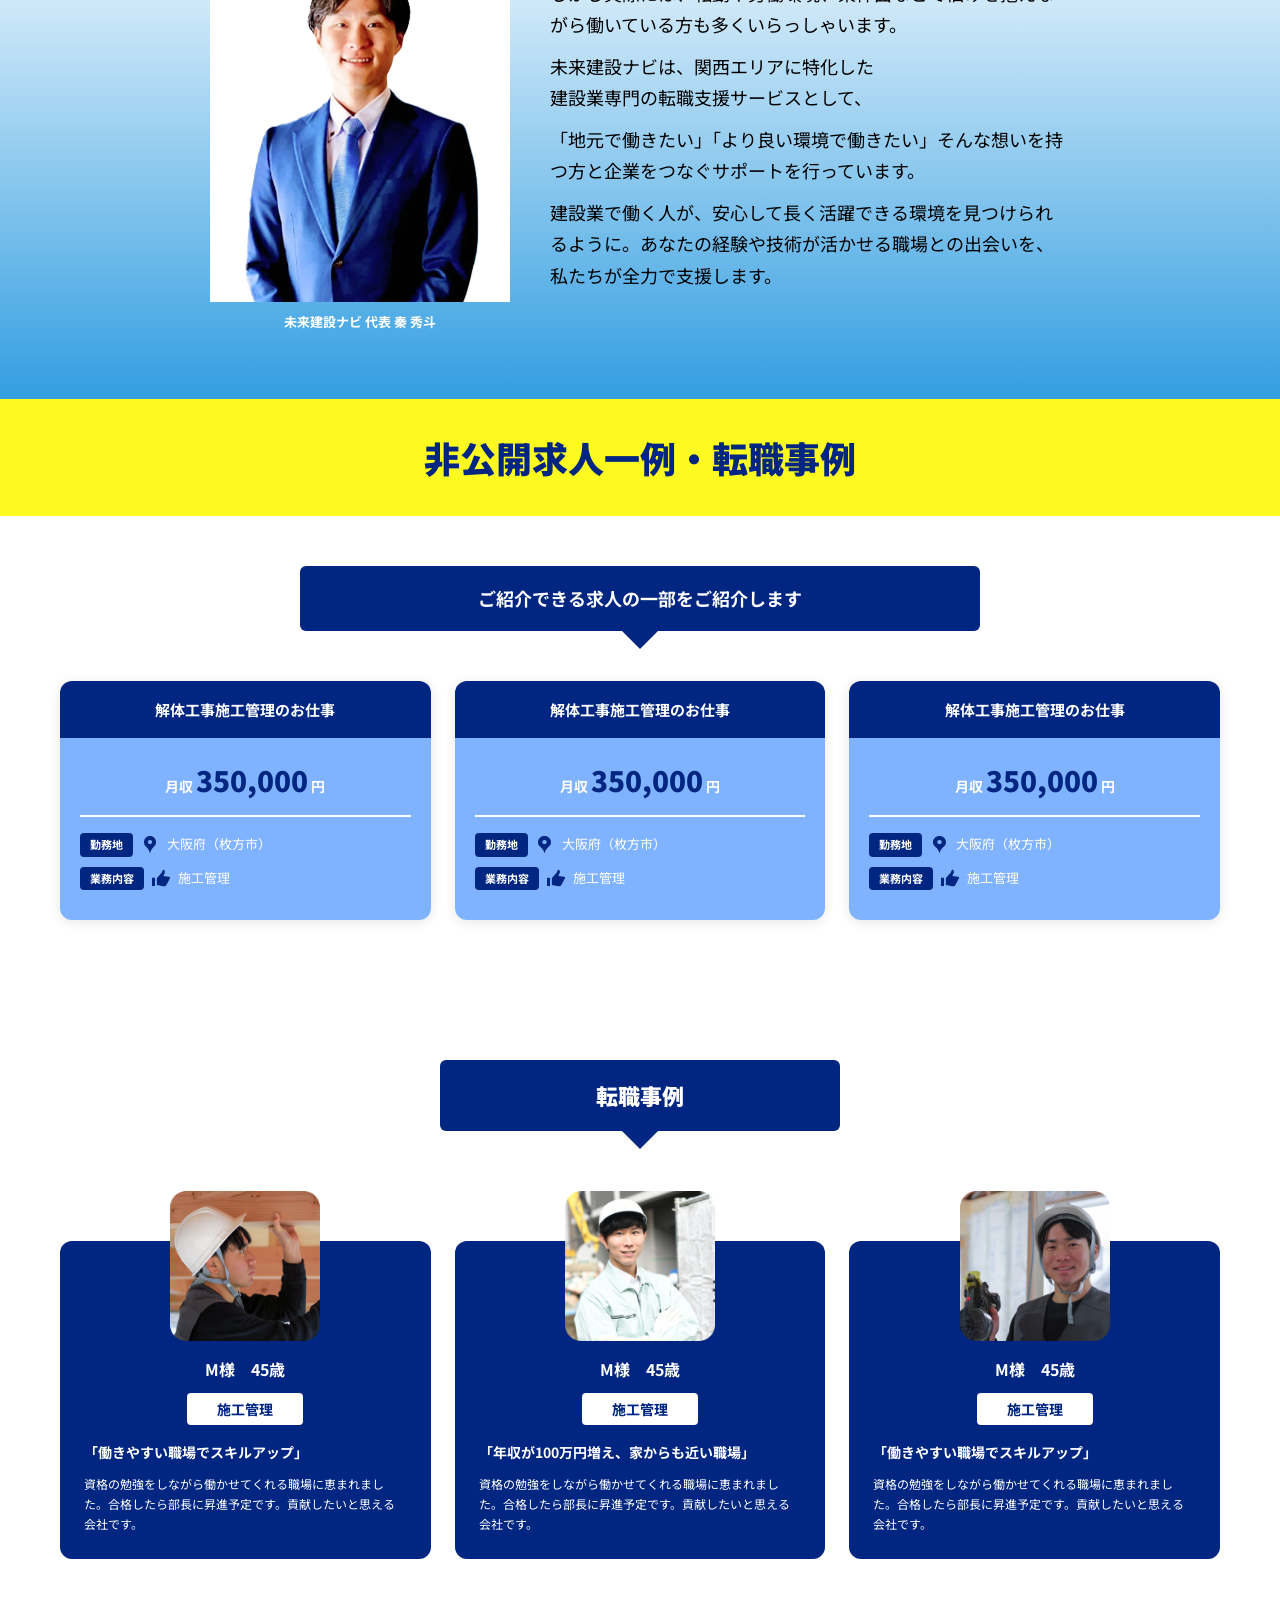
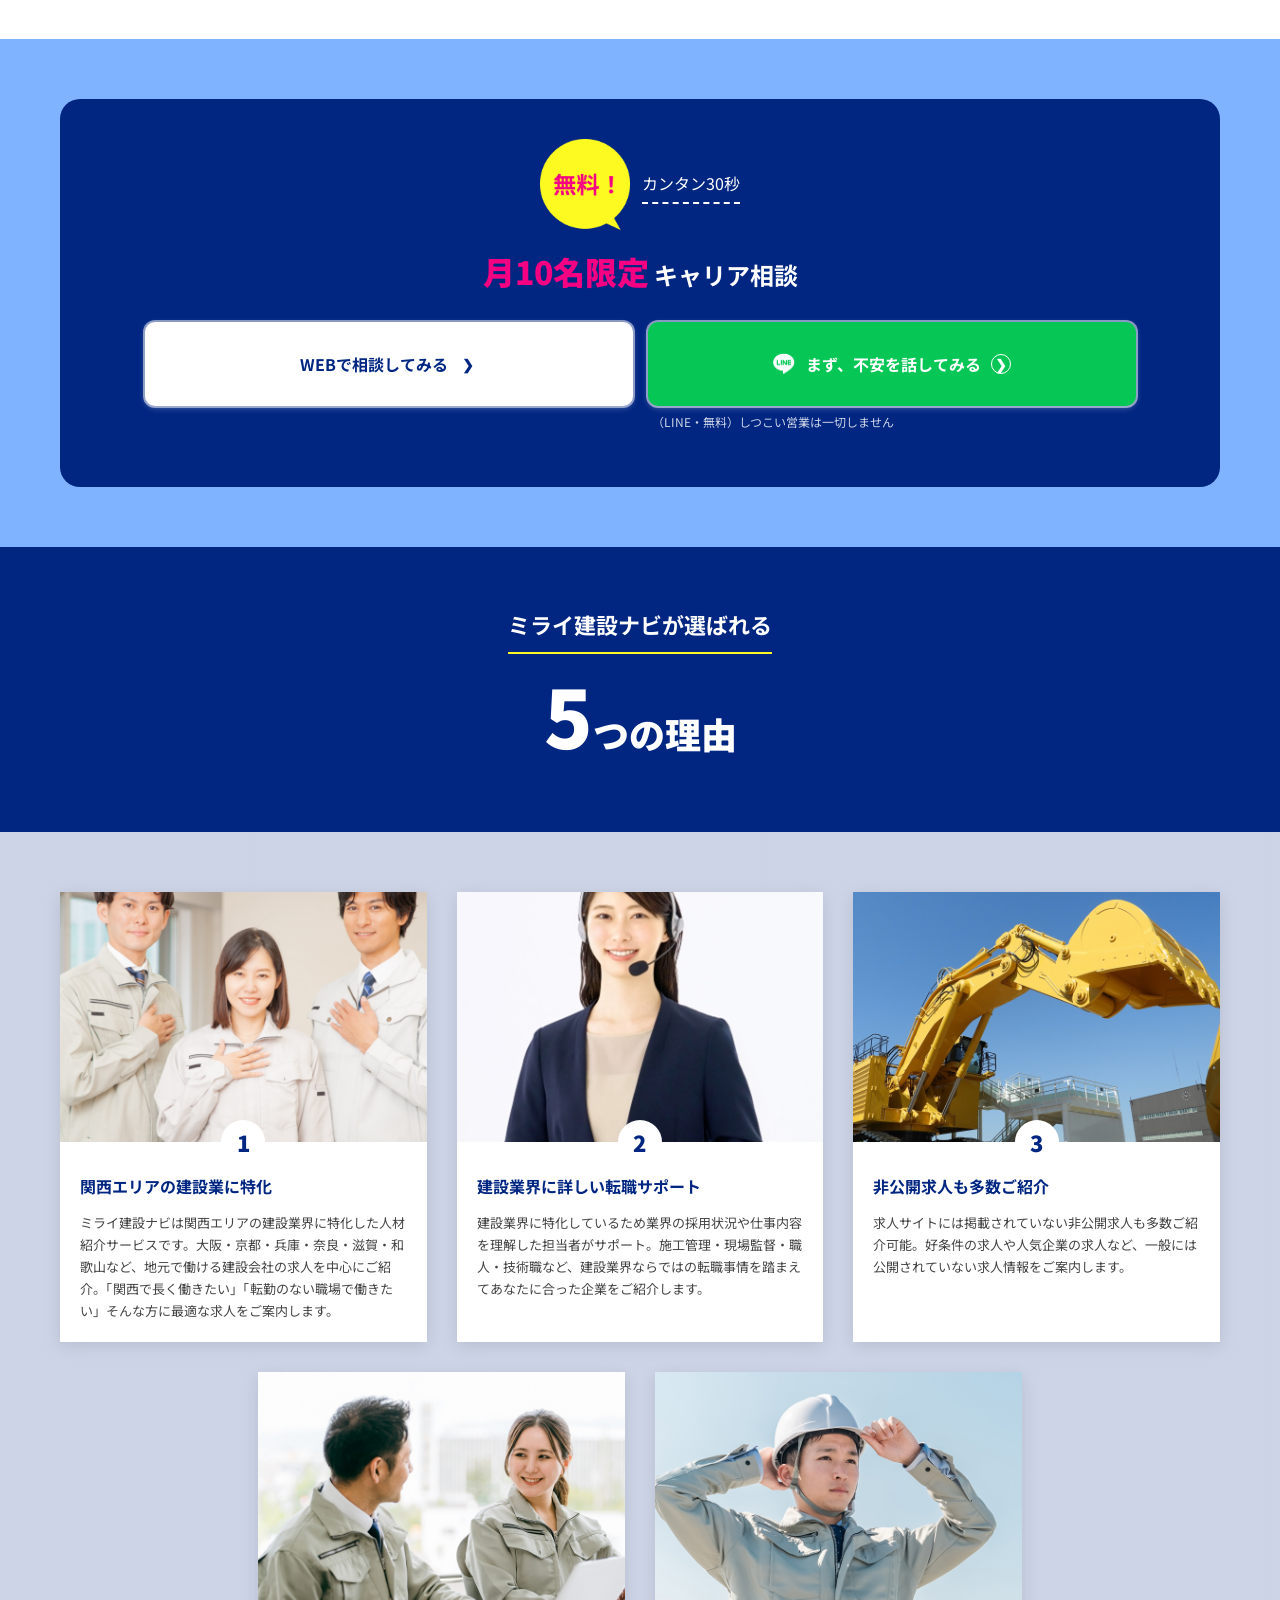
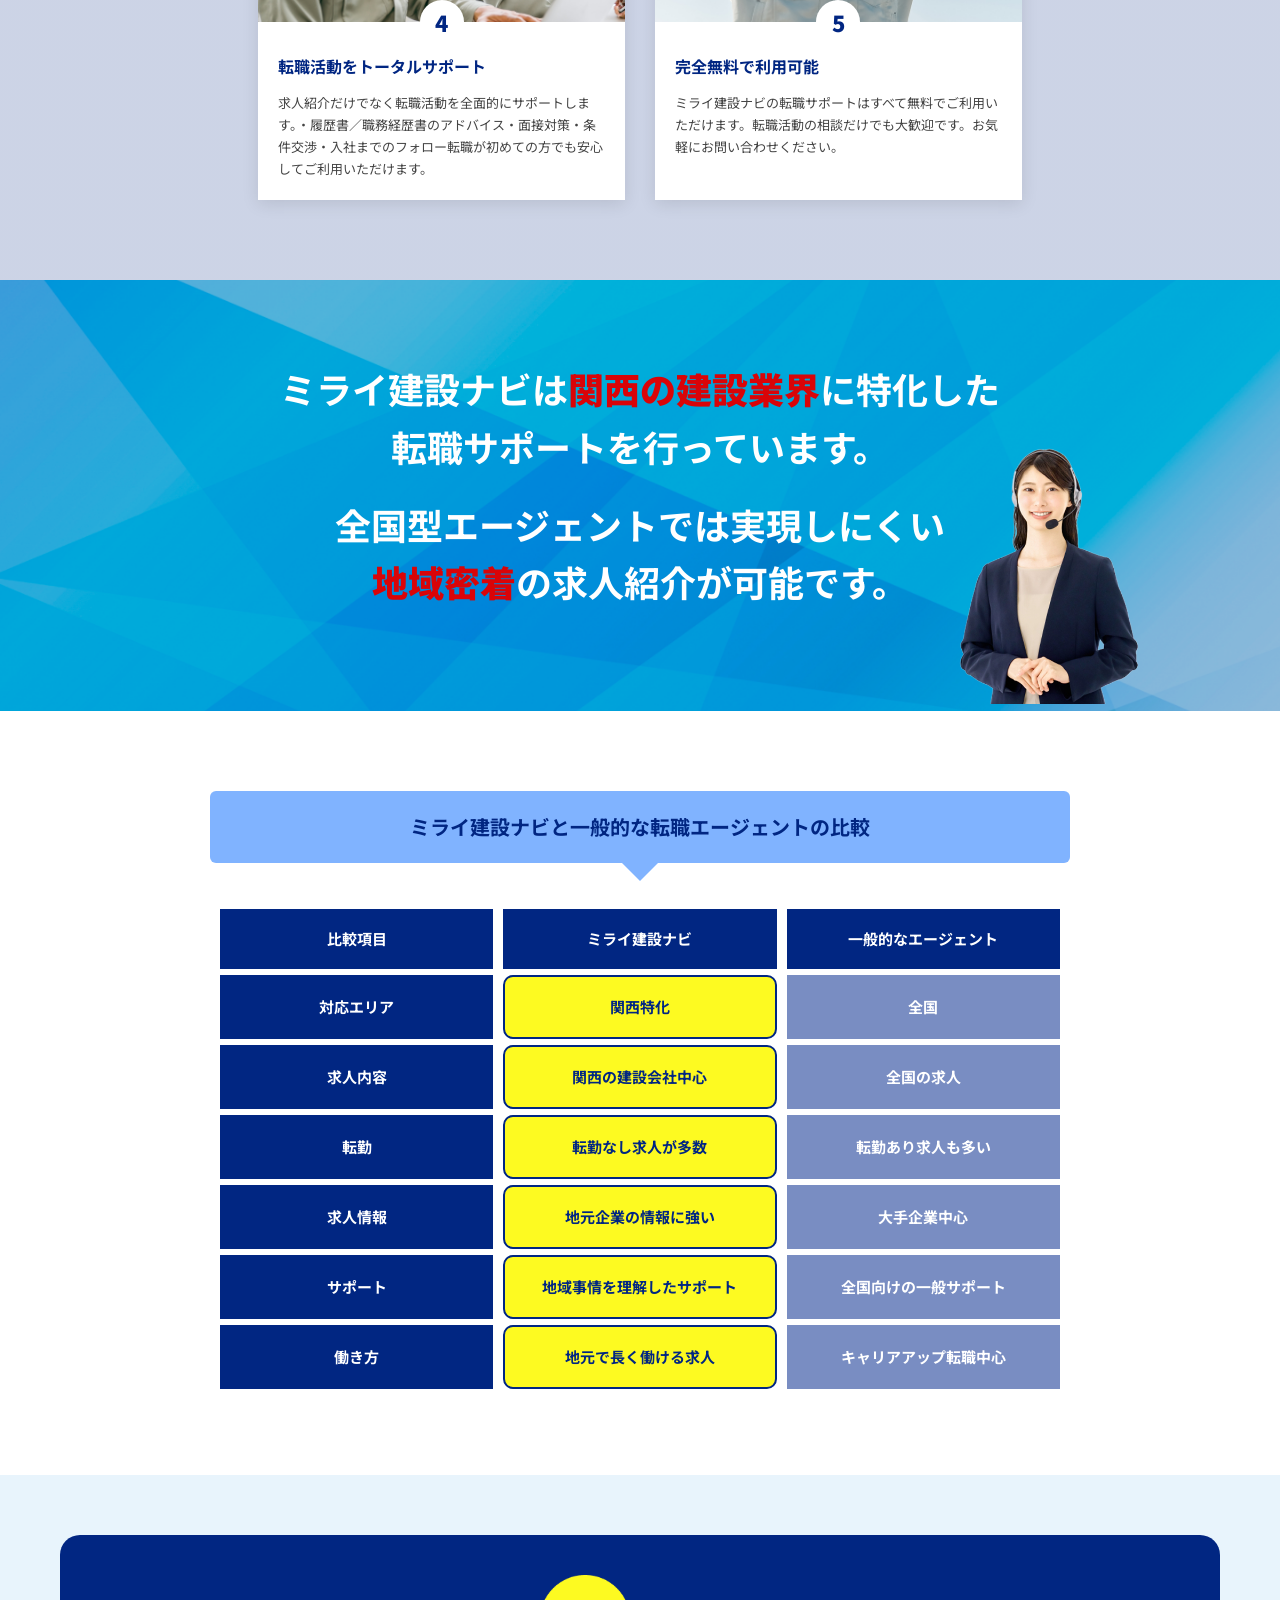
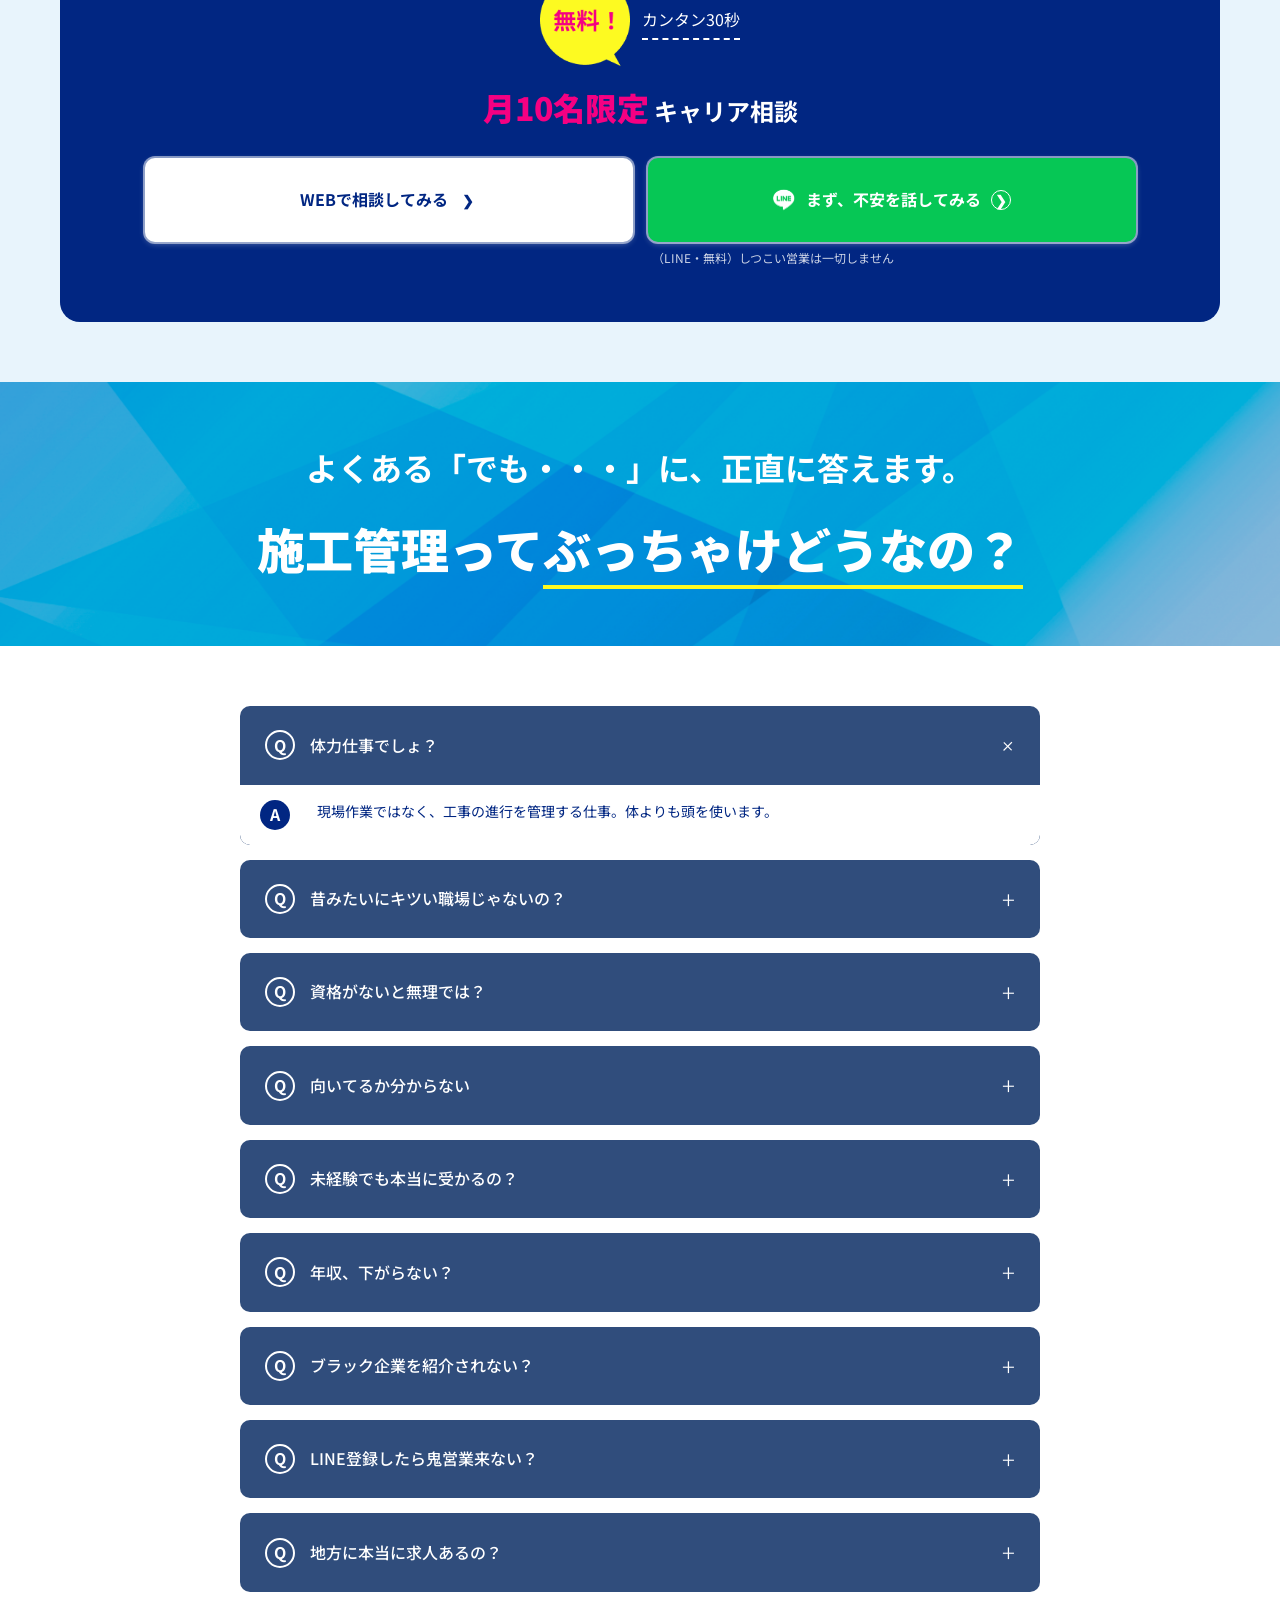
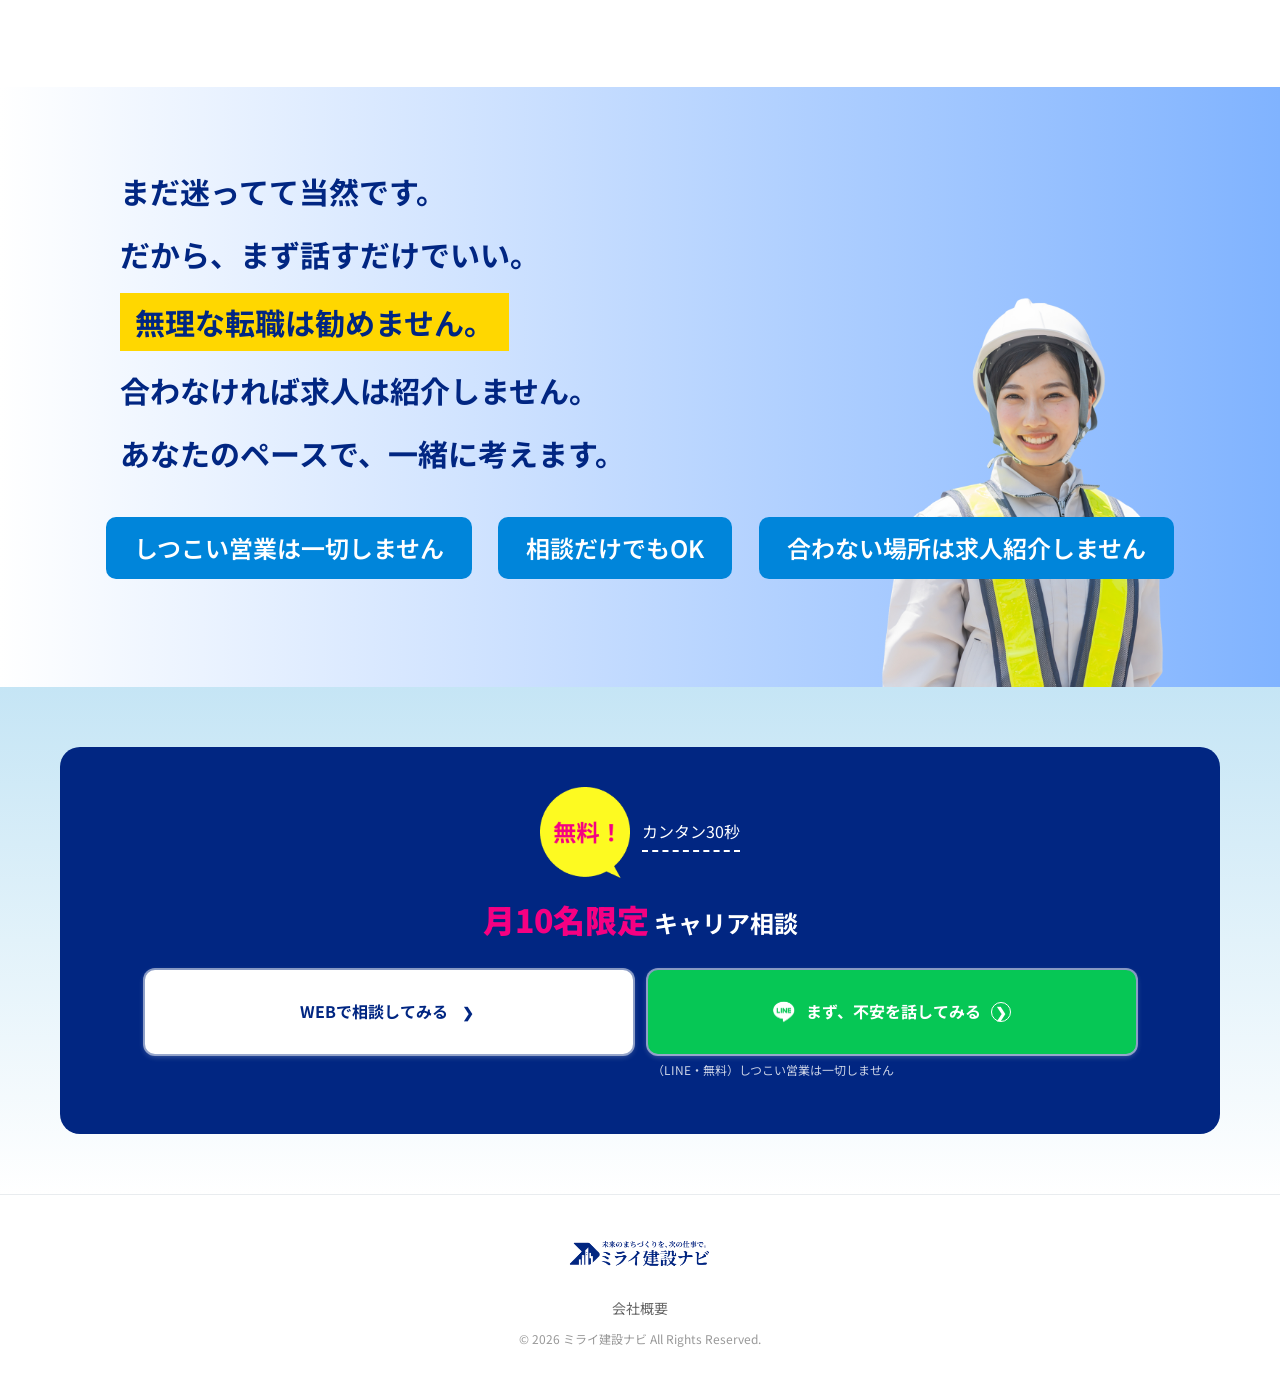
==== commit 61625163: "footer change updated" ====
--- a/index.html
+++ b/index.html
@@ -799,7 +799,6 @@
         <div class="container">
             <div class="footer-logo">
                 <img src="assets/images/logo01 1.png" alt="ミライ建設ナビ" class="footer-logo-desktop">
-                <img src="assets/images/ロゴ 1.png" alt="ミライ建設ナビ" class="footer-logo-mobile">
             </div>
             <p class="footer-link">会社概要</p>
             <p class="footer-copyright">&copy; 2026 ミライ建設ナビ All Rights Reserved.</p>
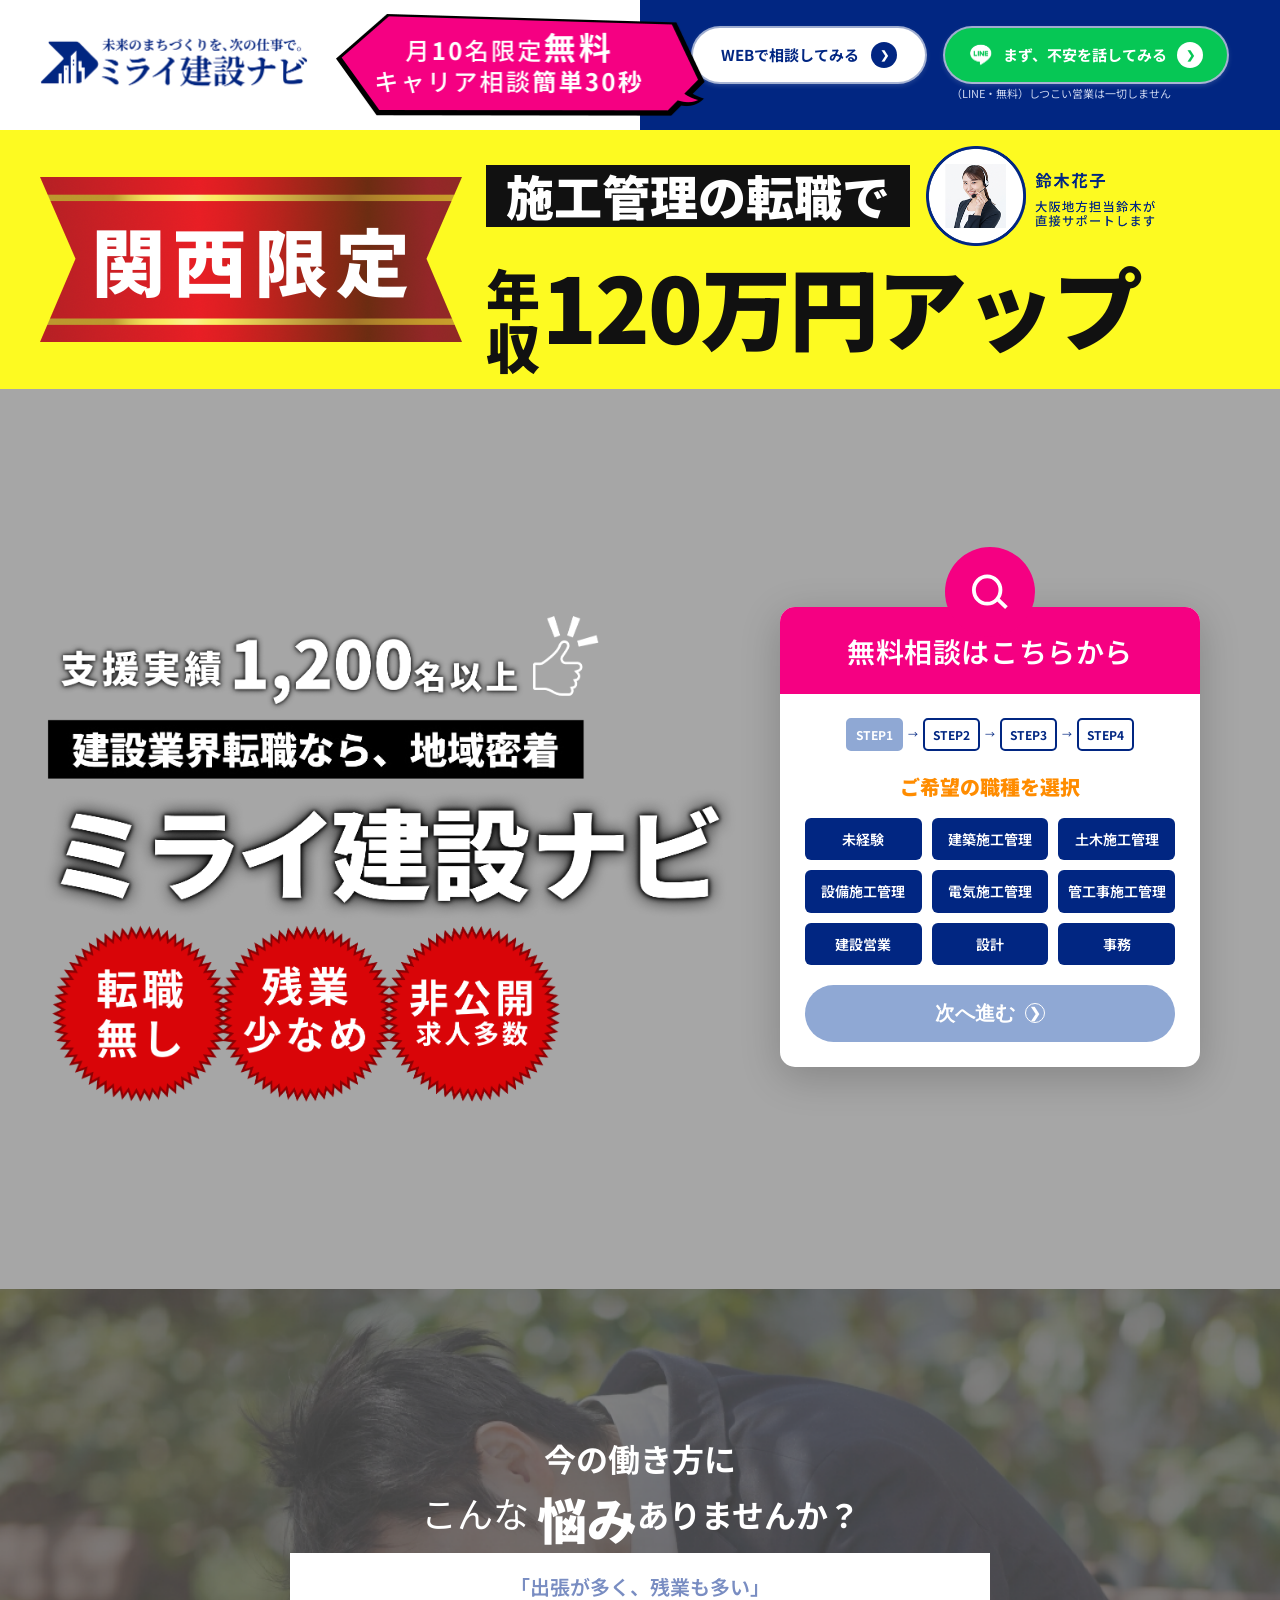
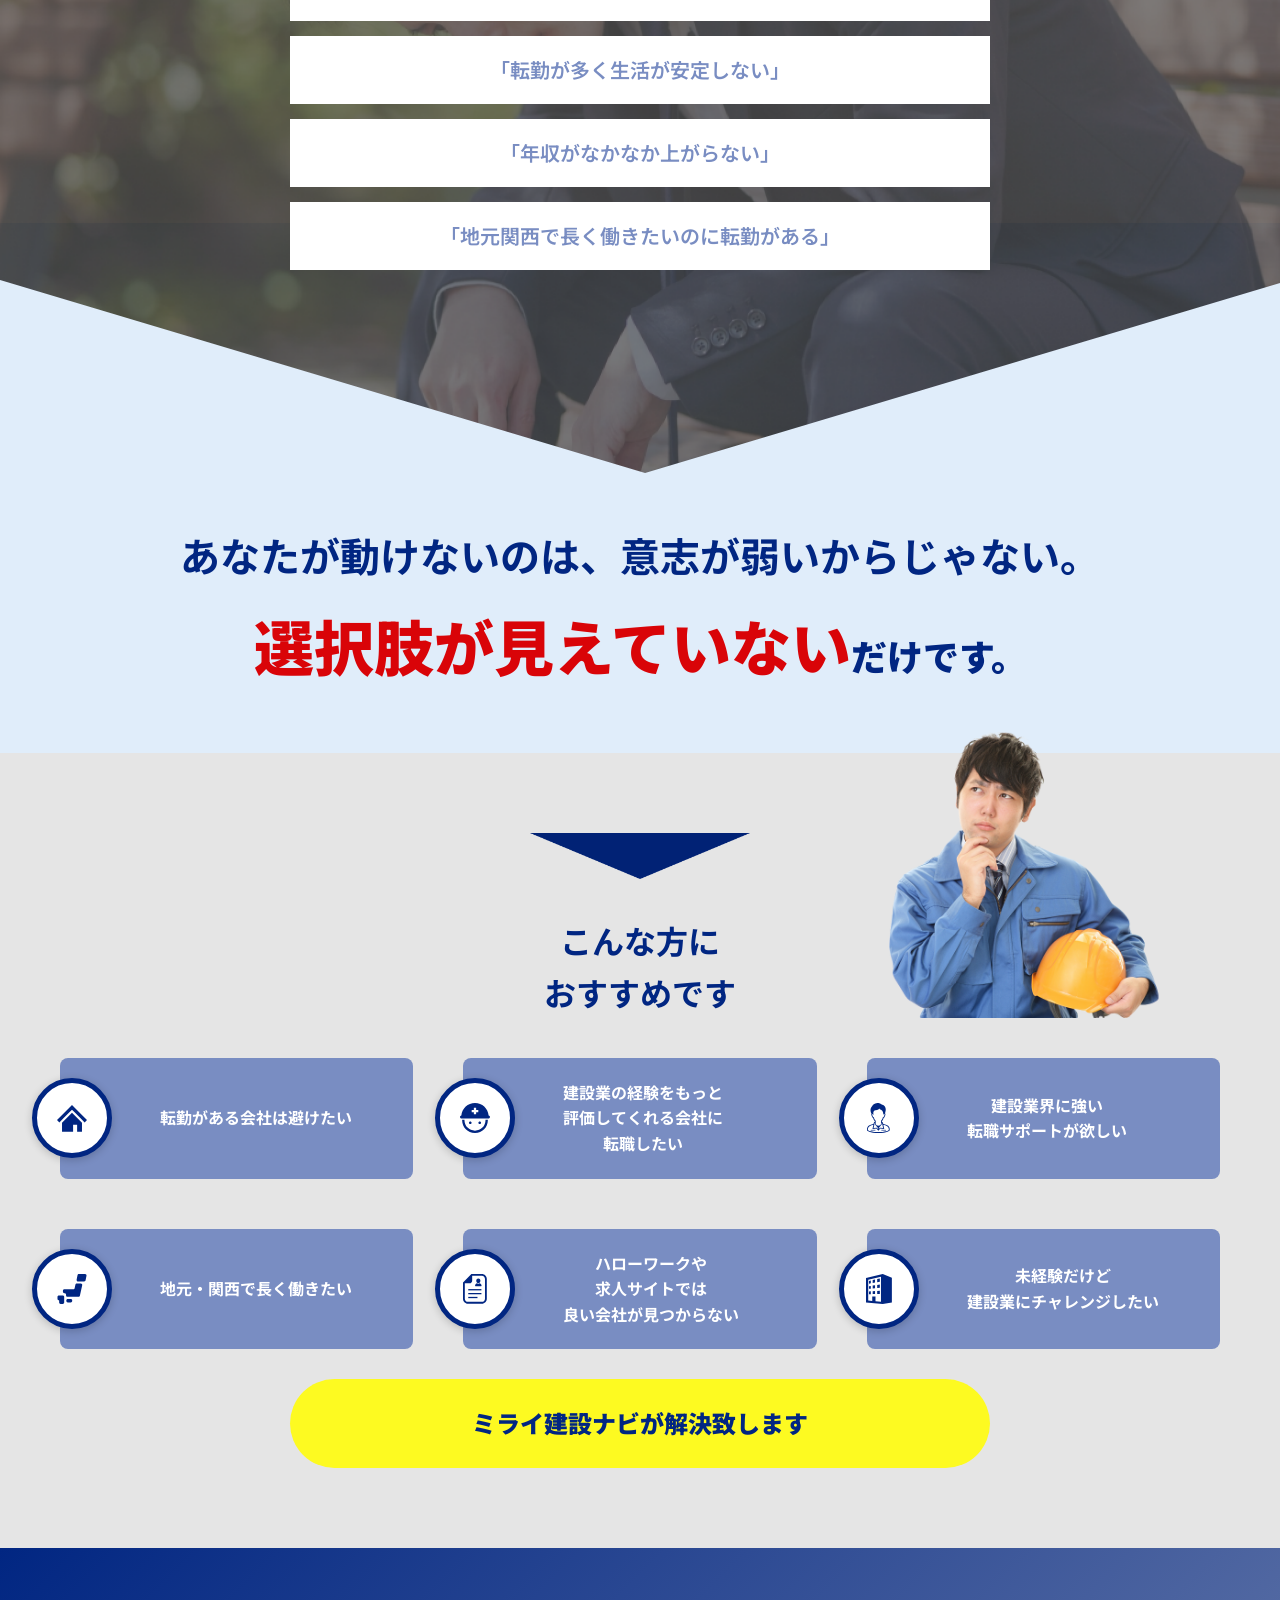
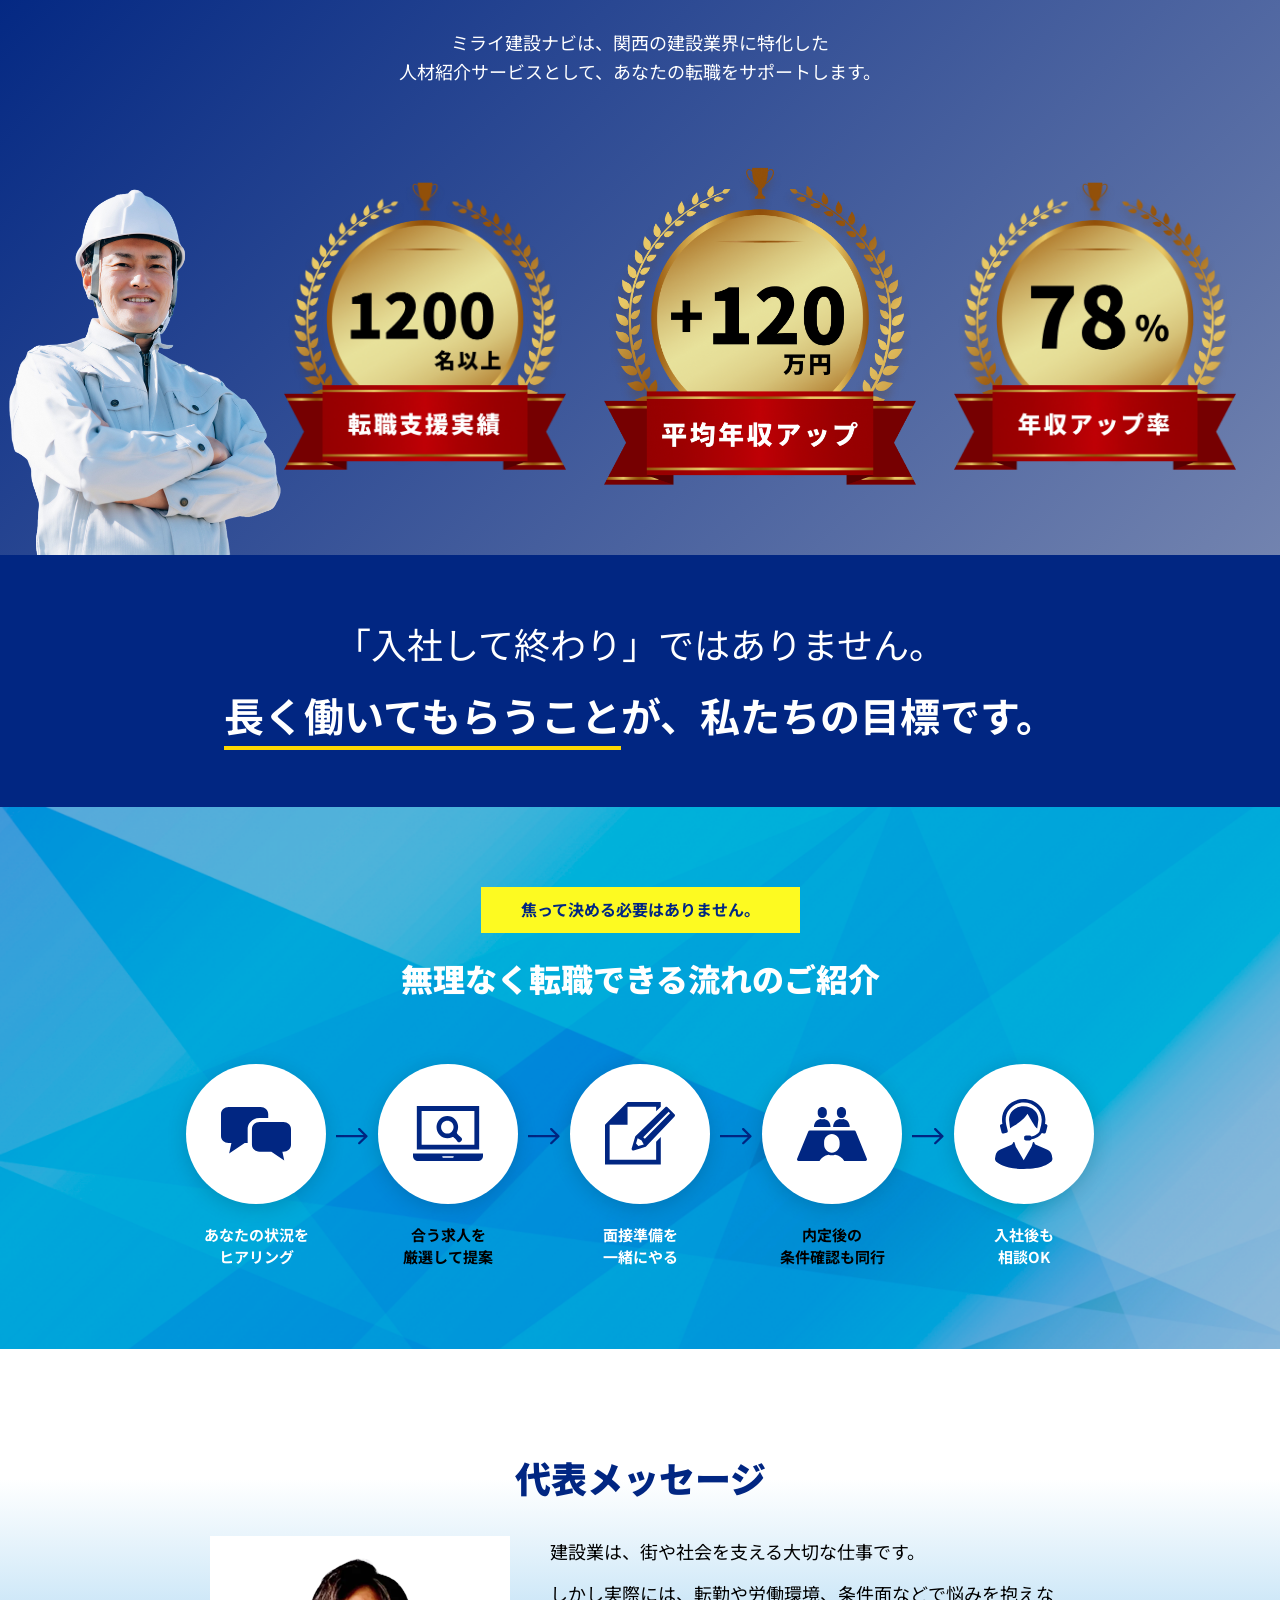
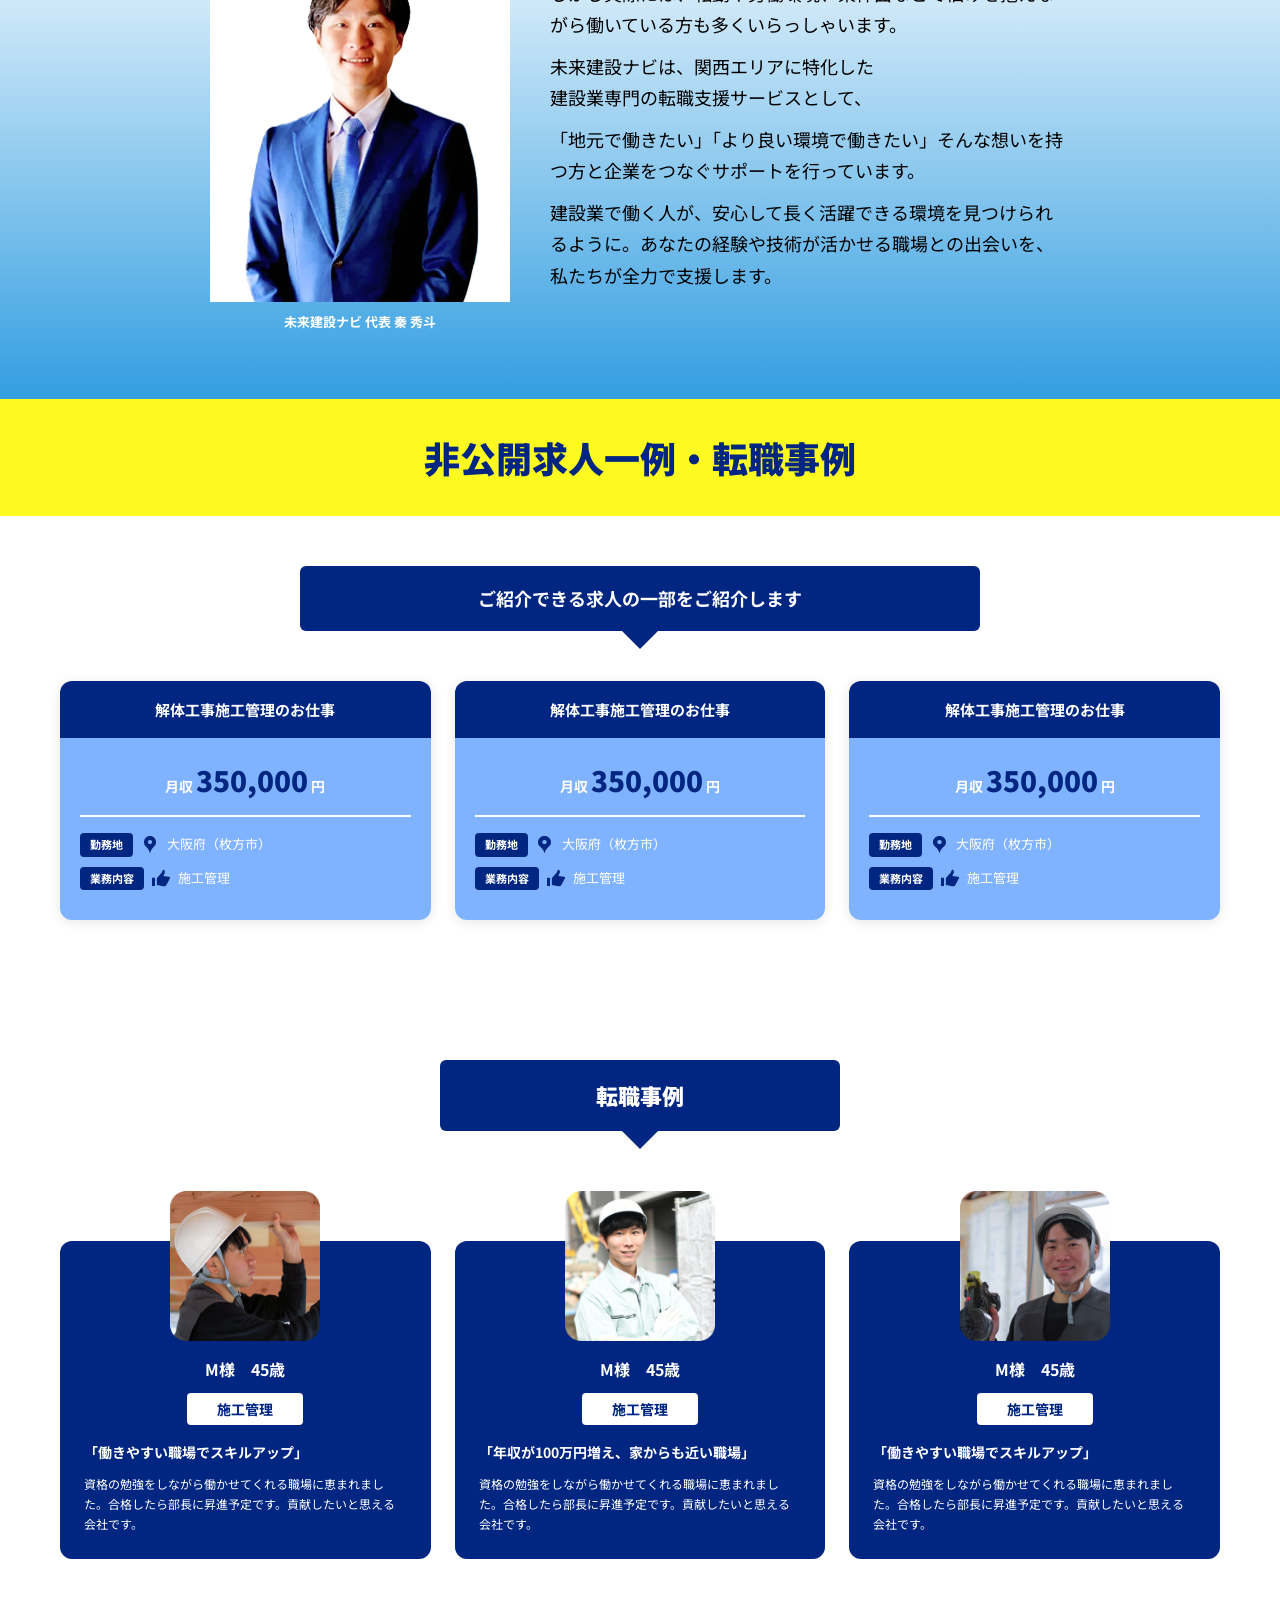
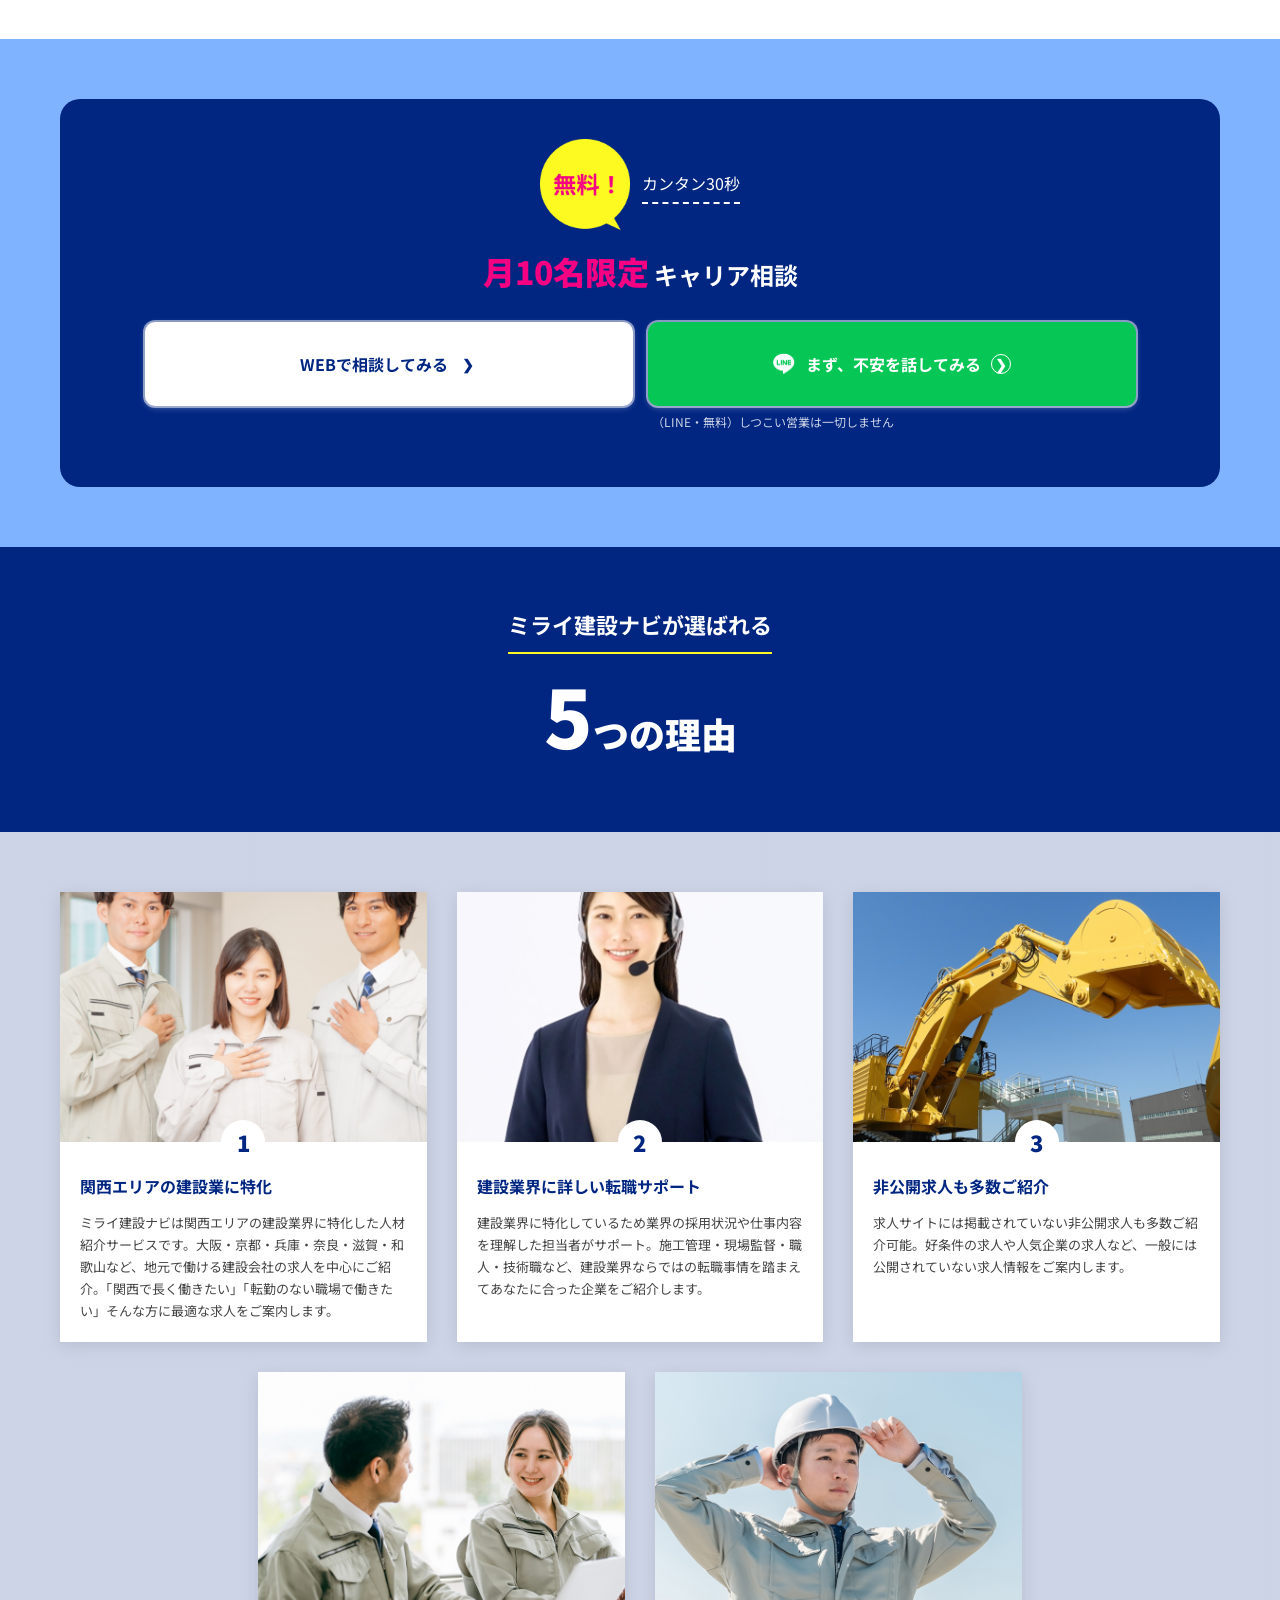
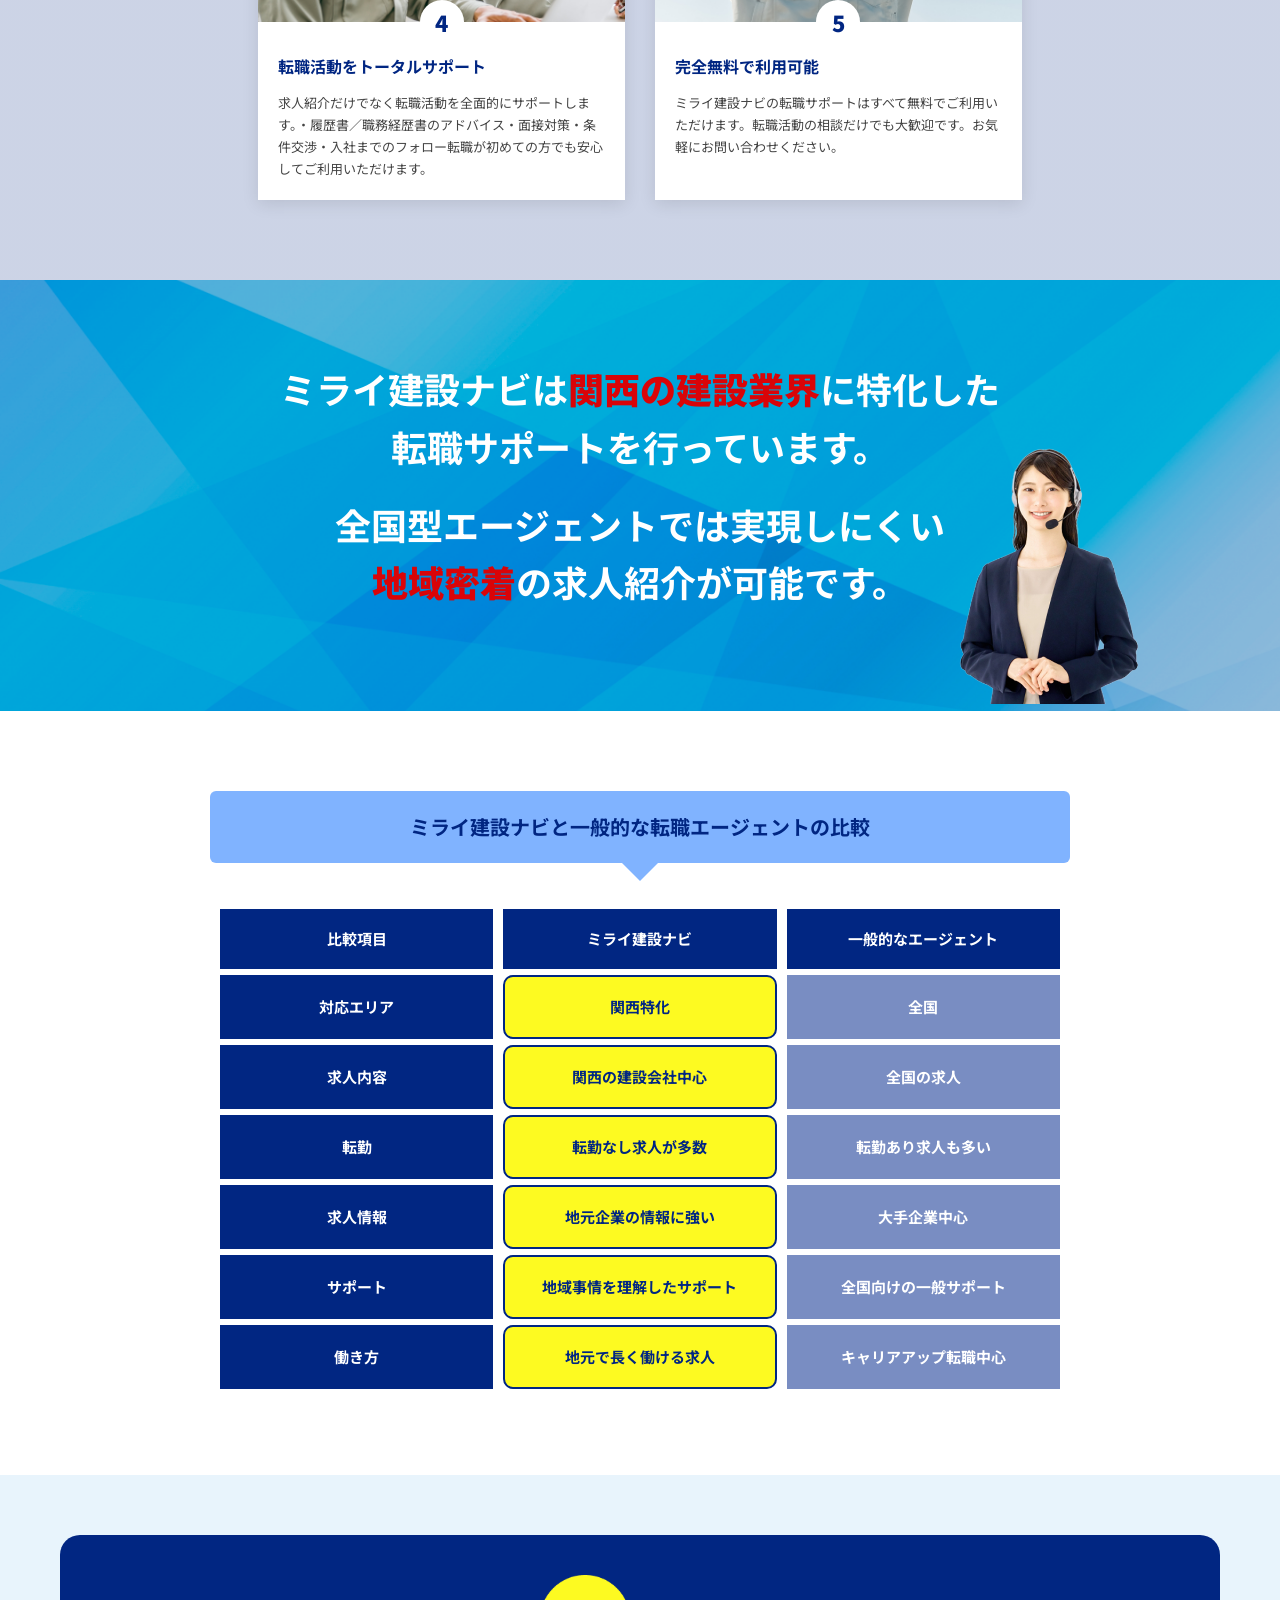
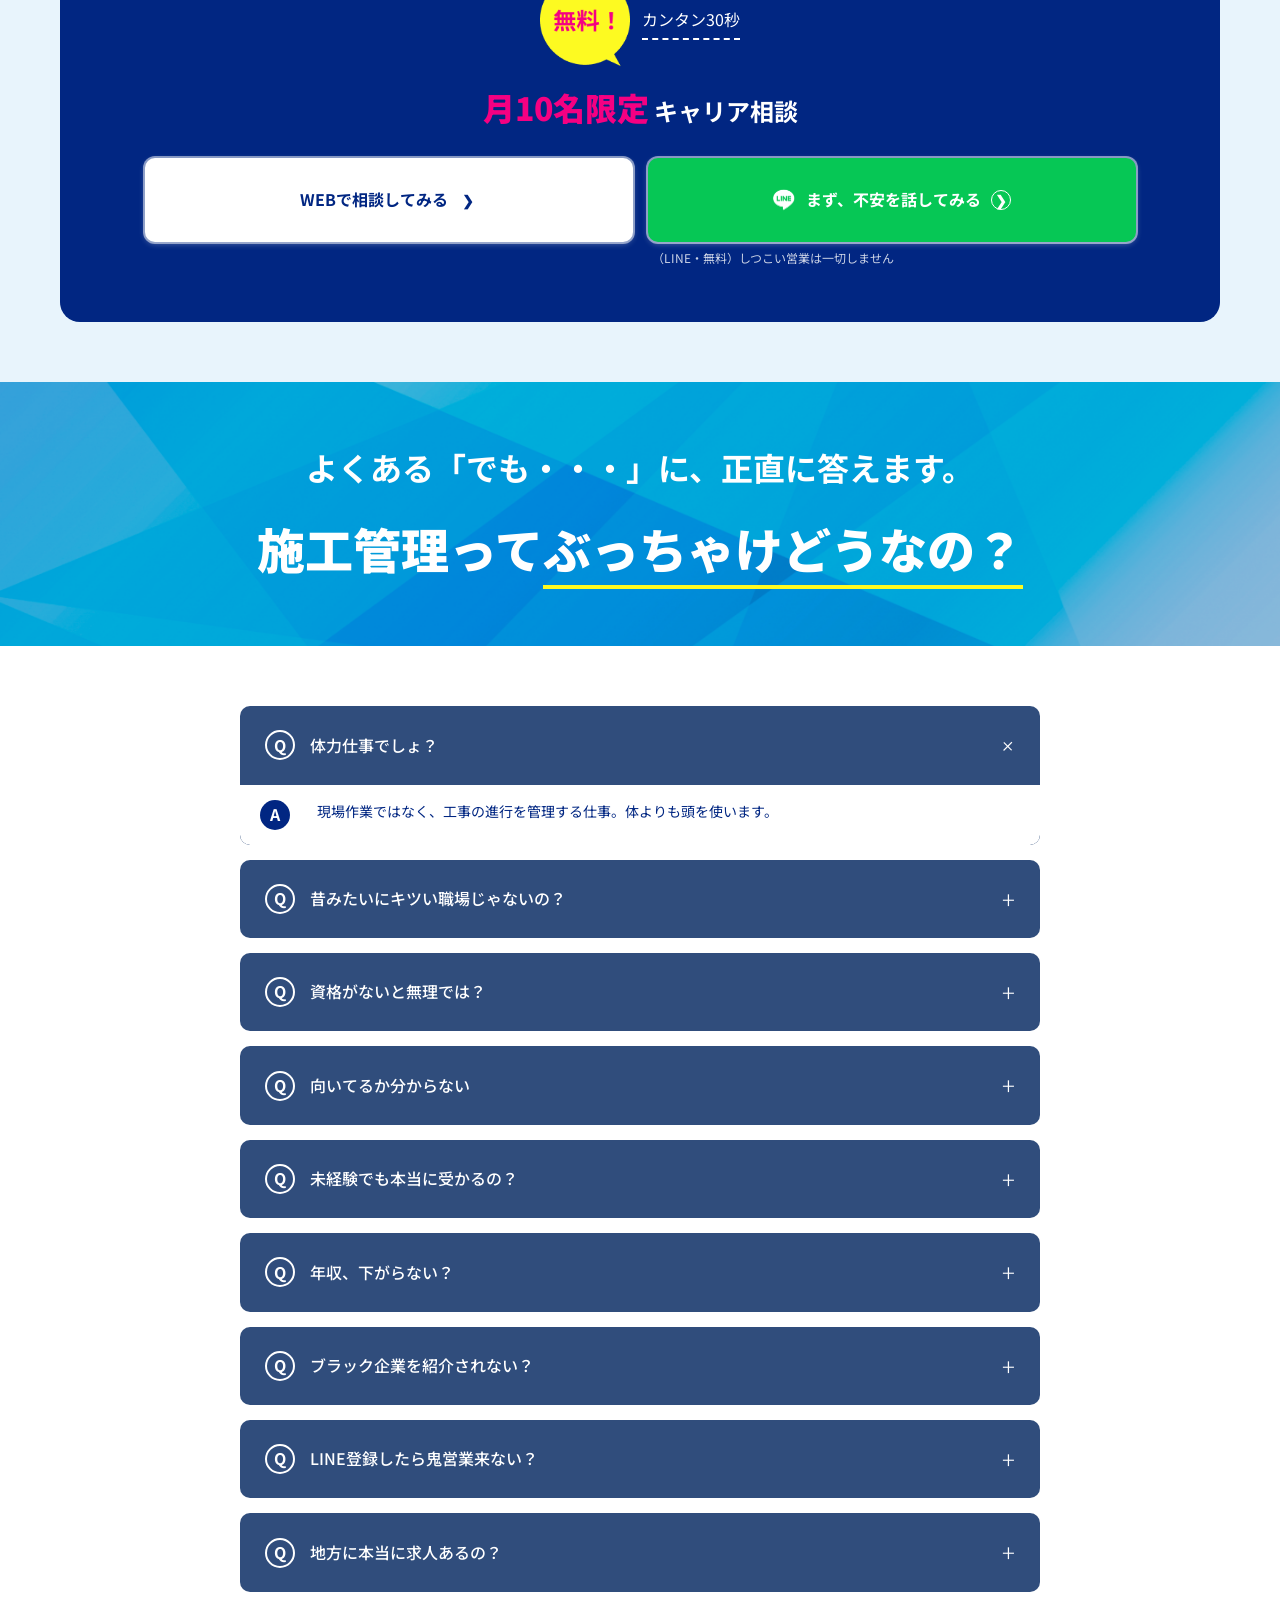
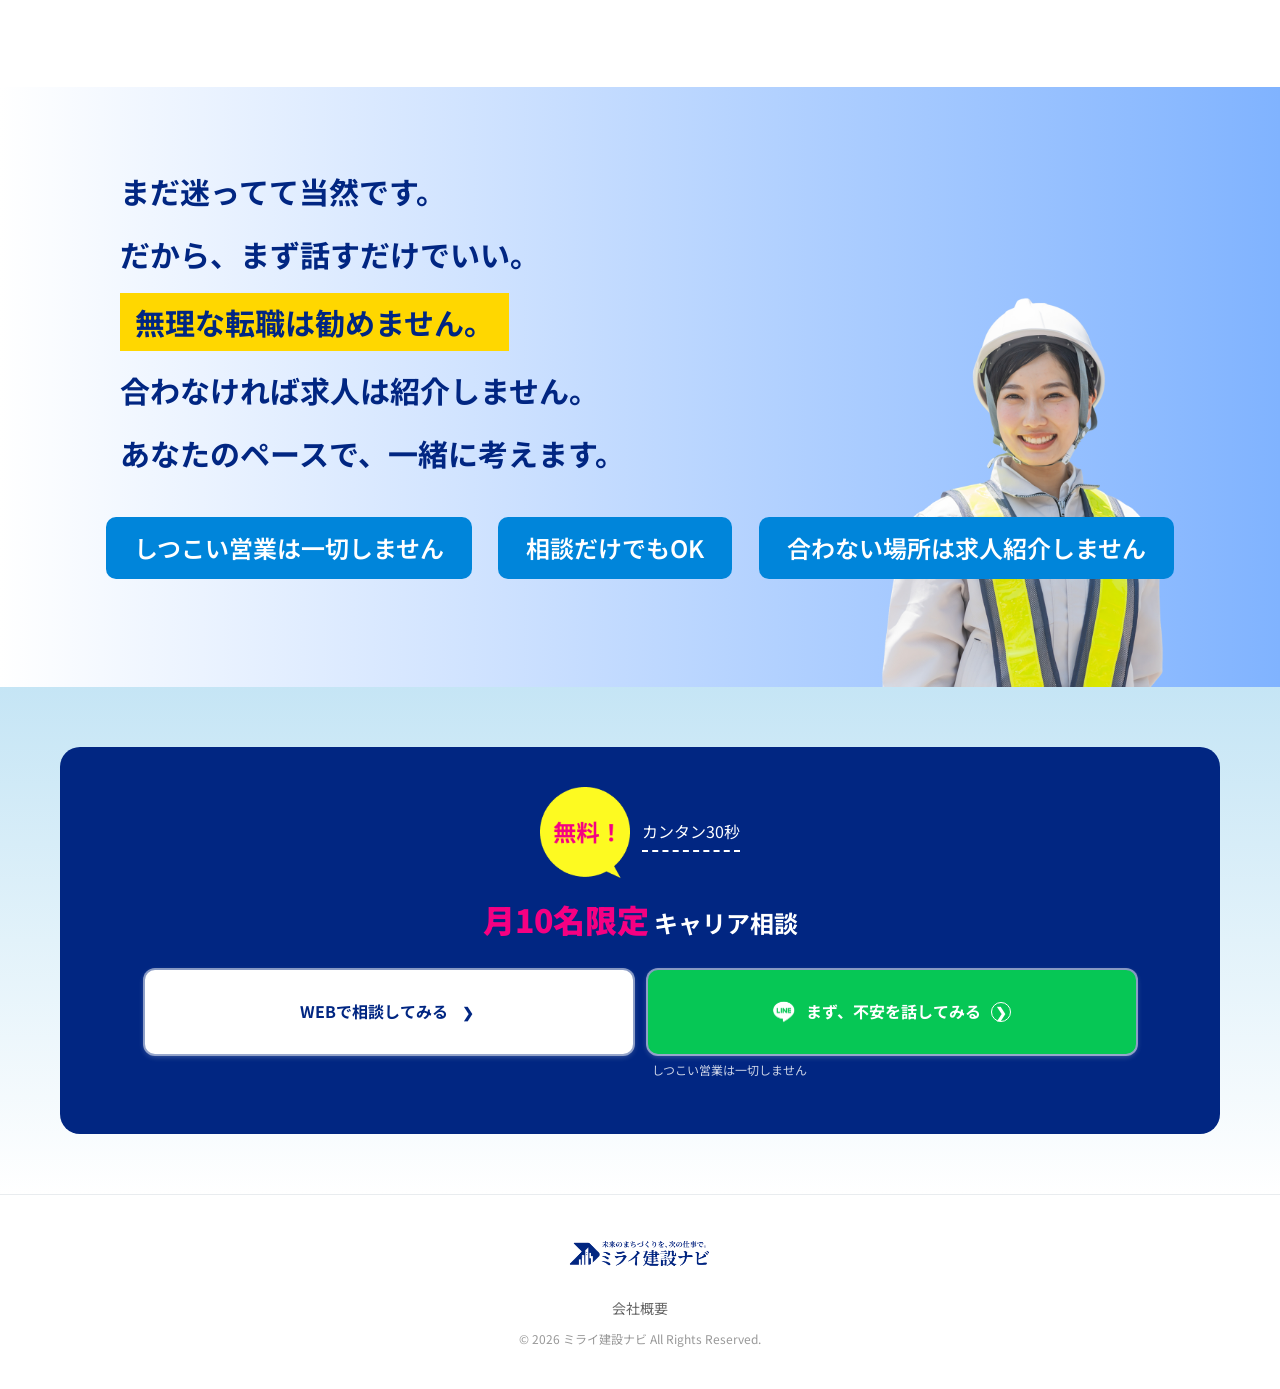
==== commit b509ec86: "Remove '無料' from the CTA note in index.html" ====
--- a/index.html
+++ b/index.html
@@ -787,7 +787,7 @@
                             <img src="assets/images/LINE_Brand_icon 1.svg" alt="LINE" class="line-svg">
                             まず、不安を話してみる <span class="arrow">&#10095;</span>
                         </a>
-                        <p class="cta-note">（LINE・無料）しつこい営業は一切しません</p>
+                        <p class="cta-note">しつこい営業は一切しません</p>
                     </div>
                 </div>
             </div>
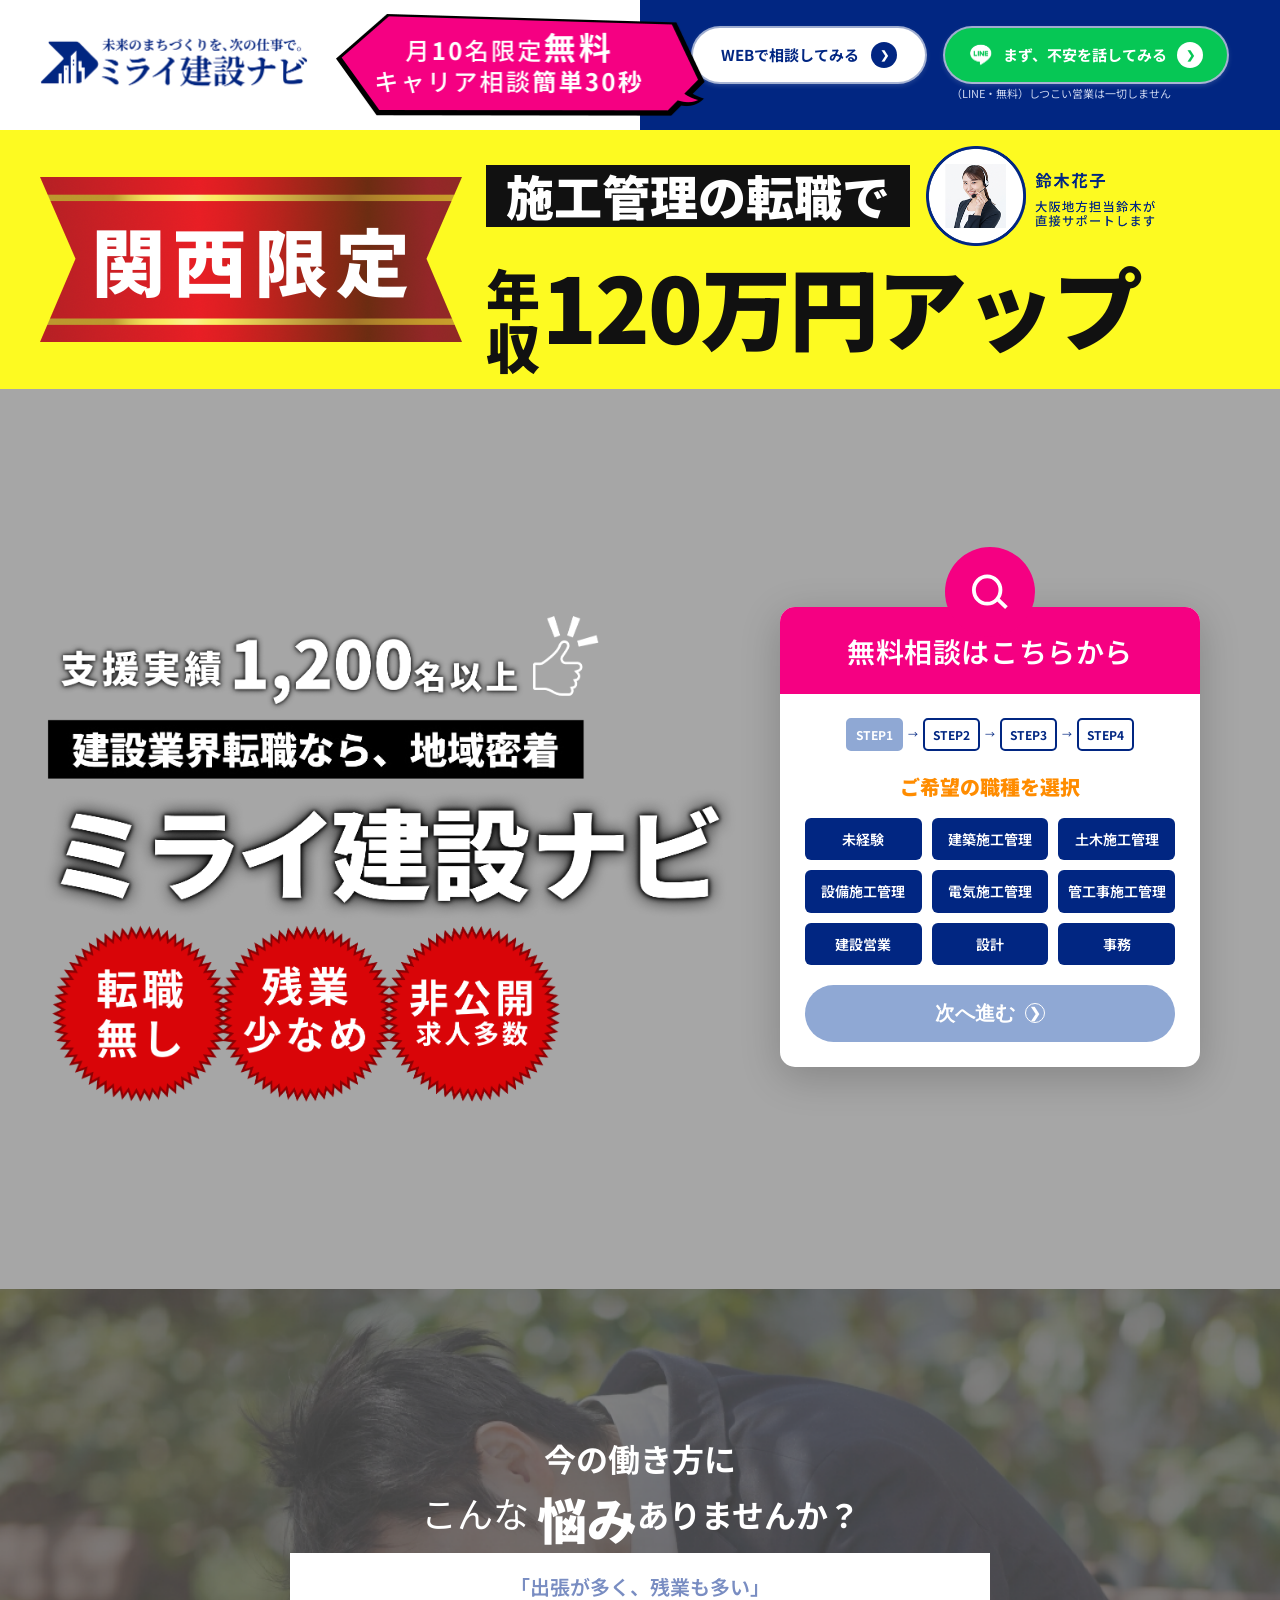
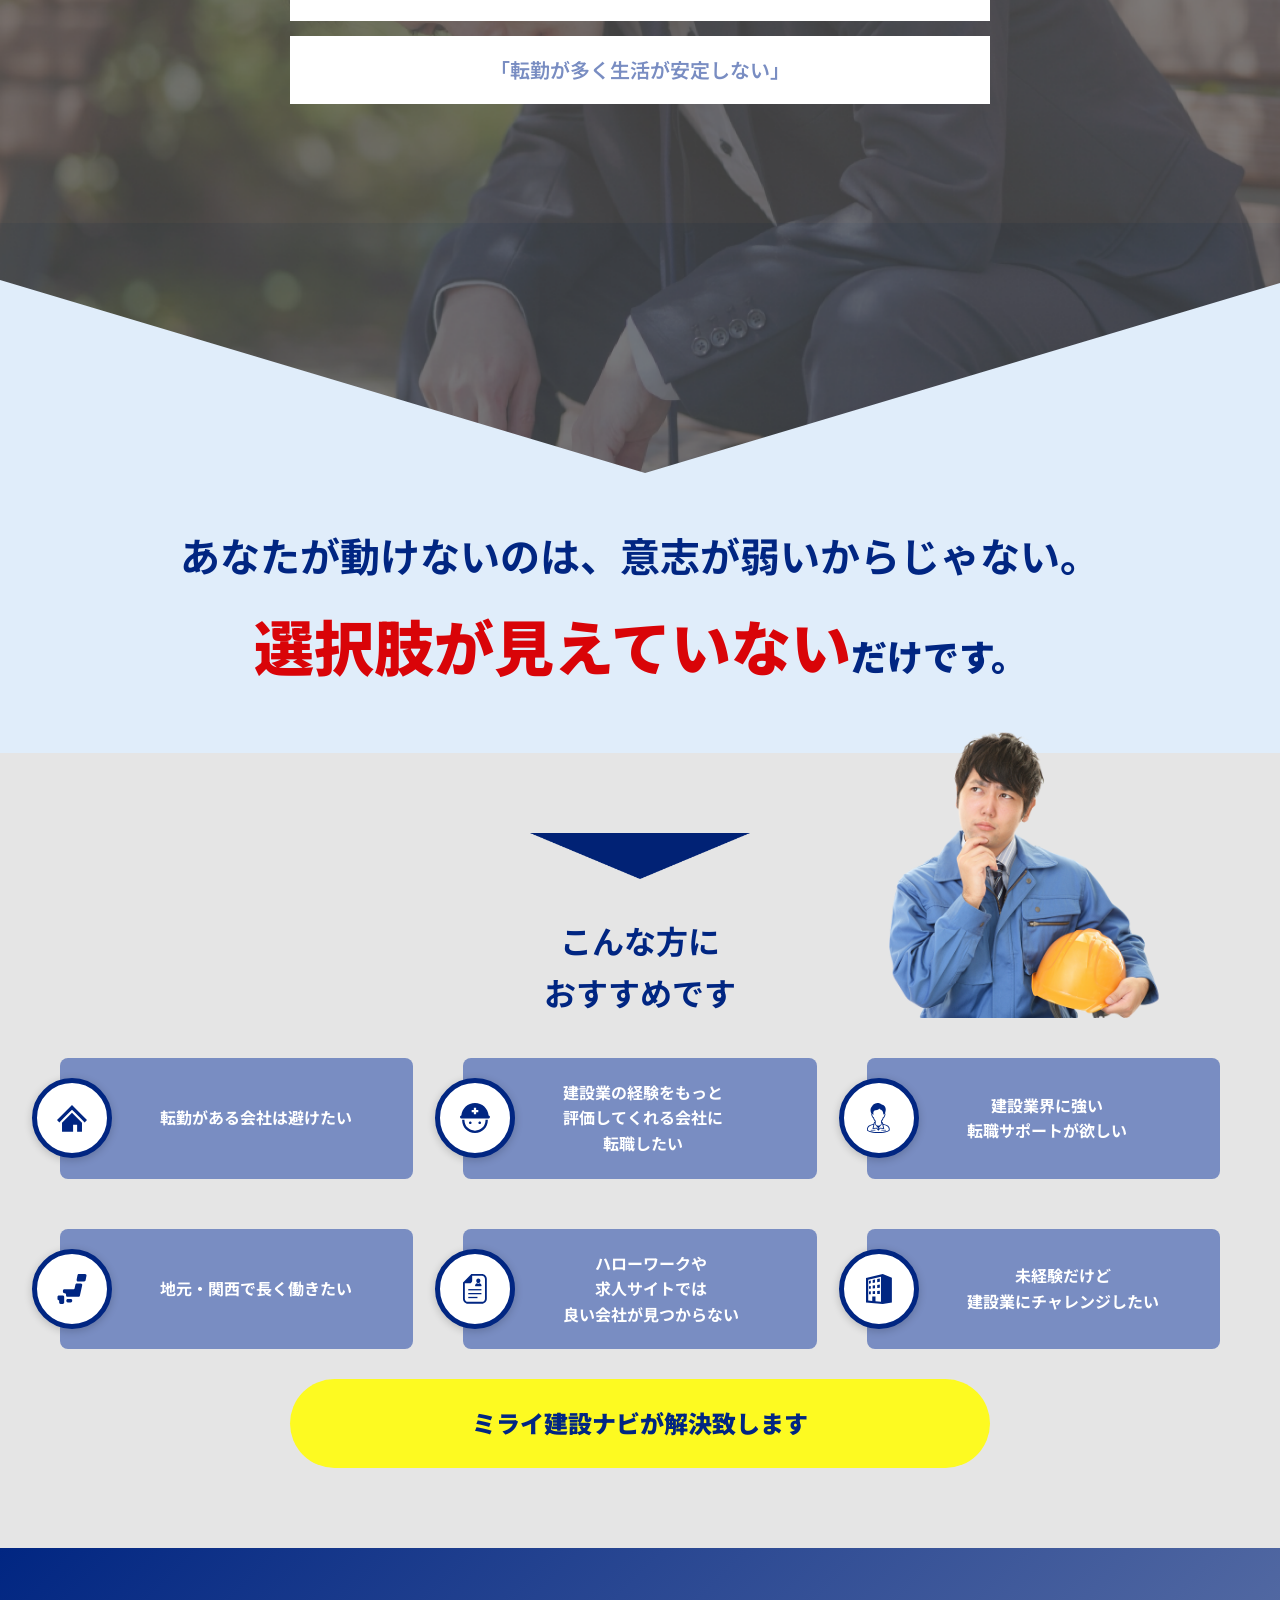
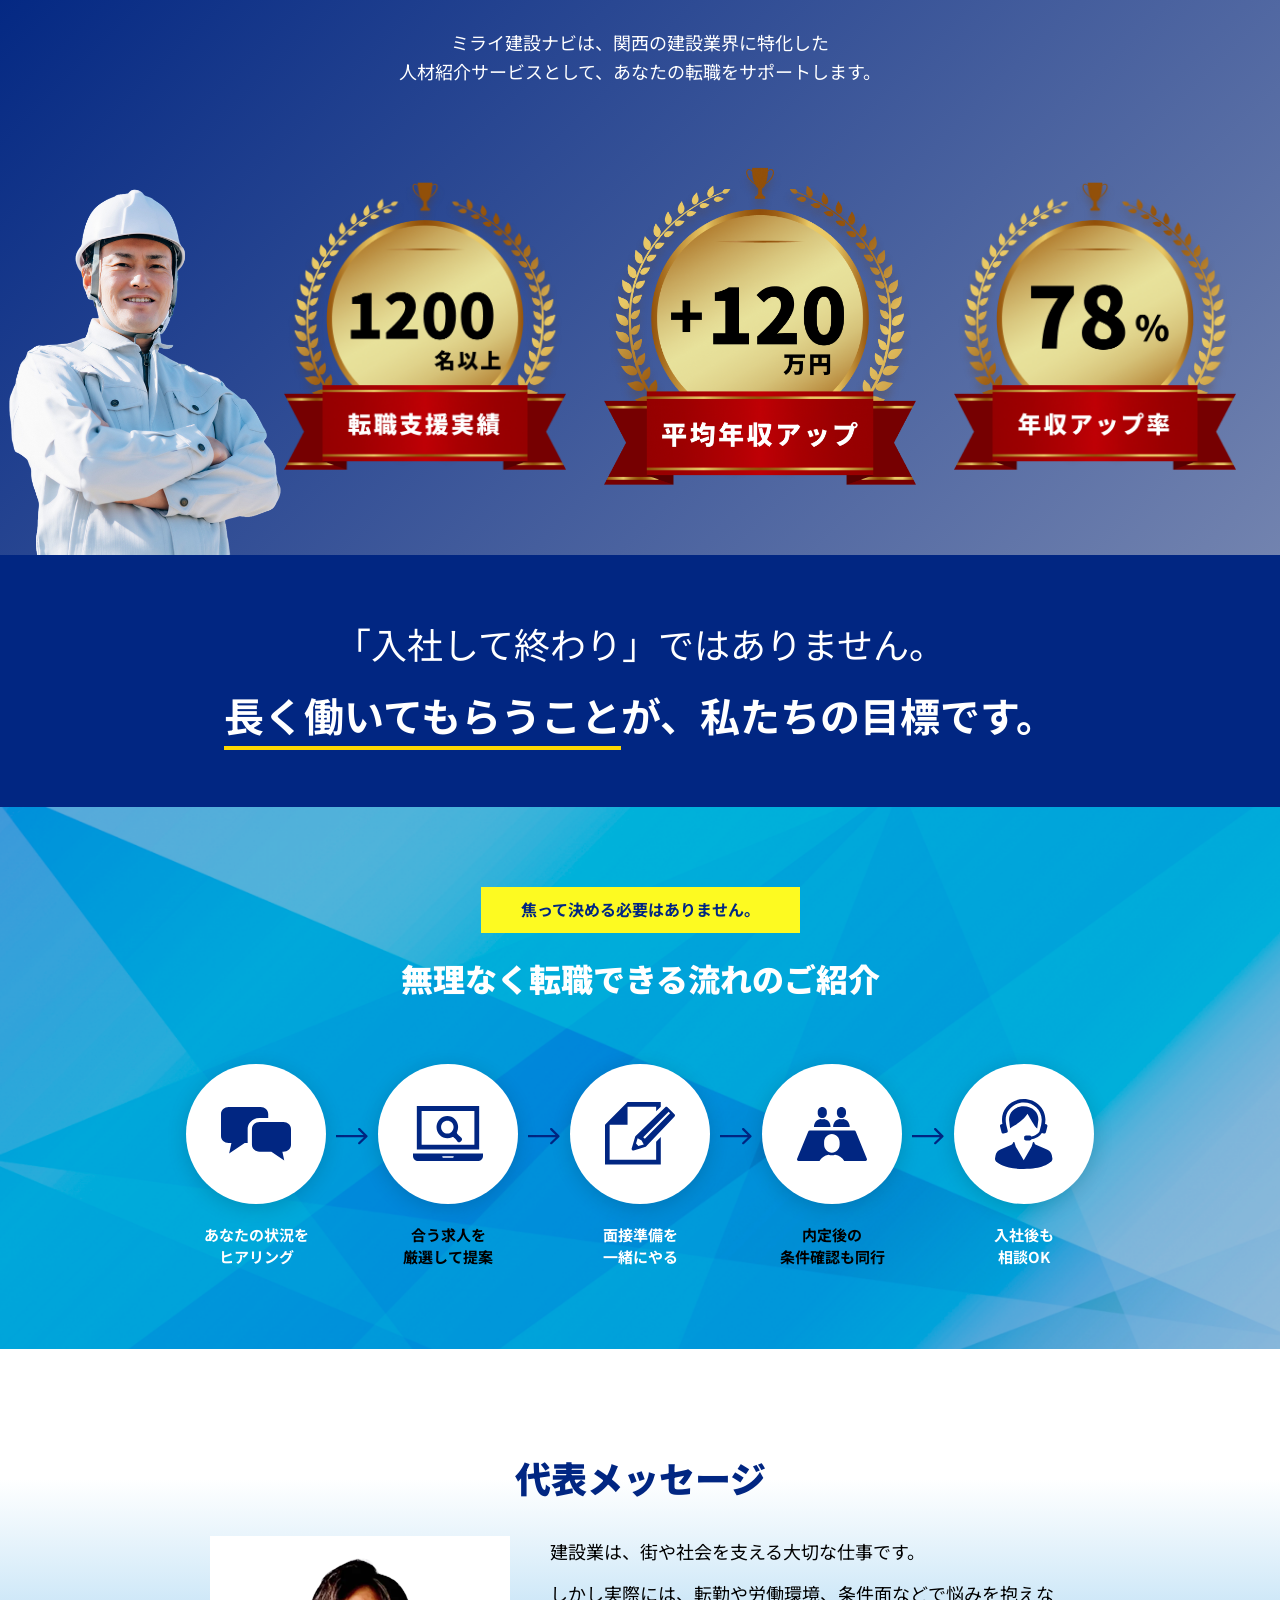
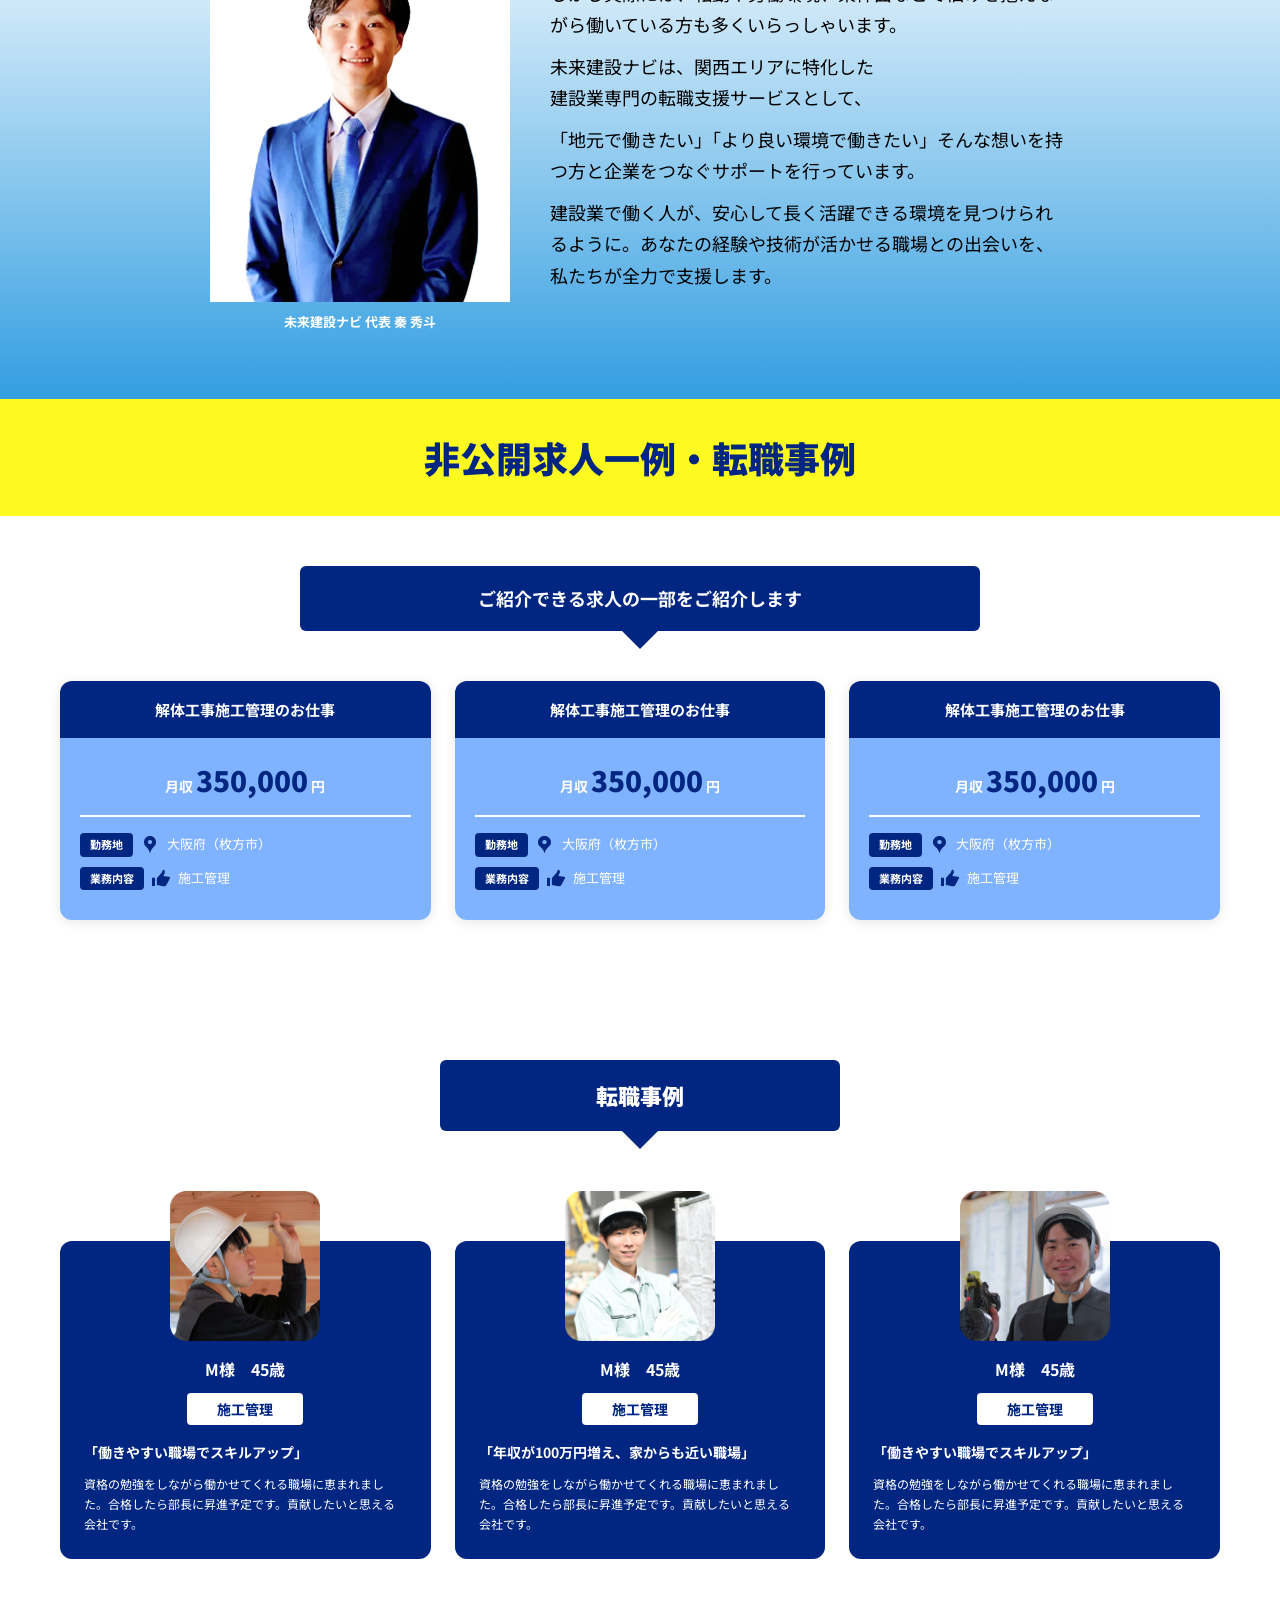
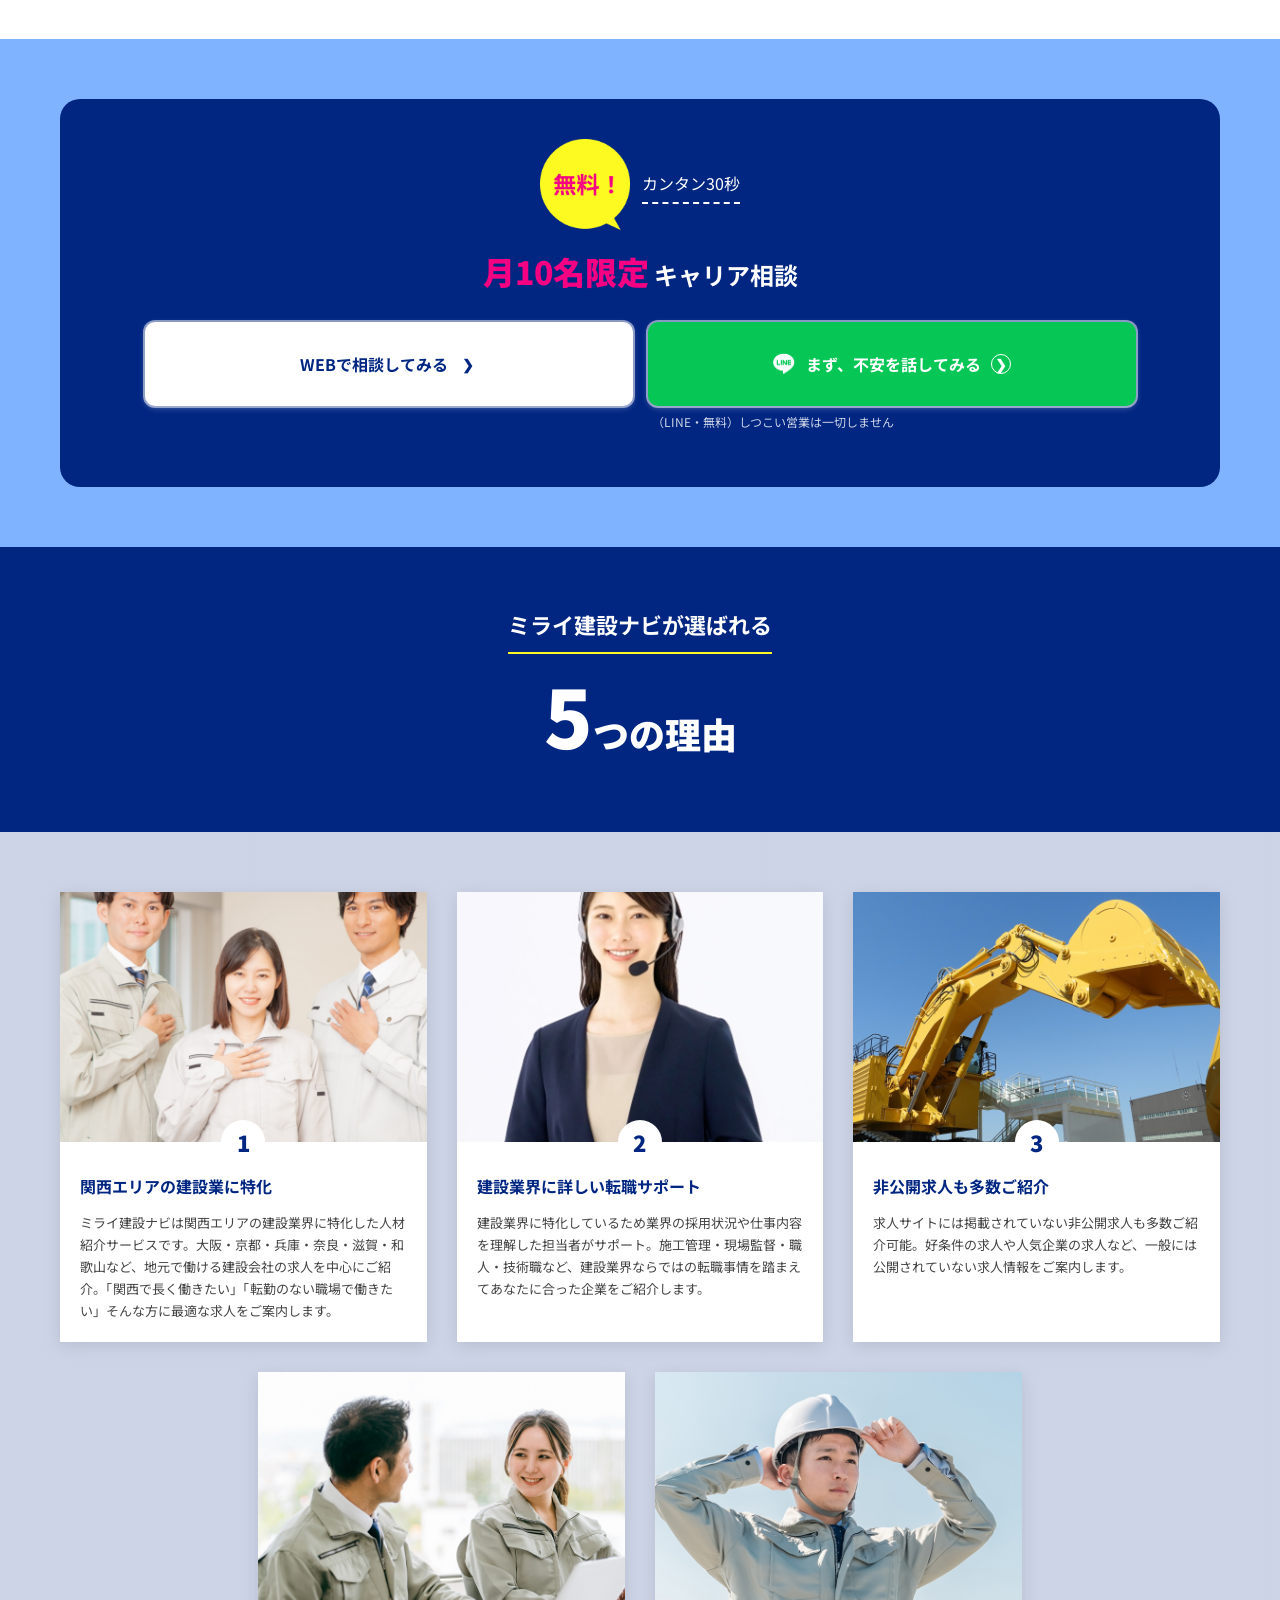
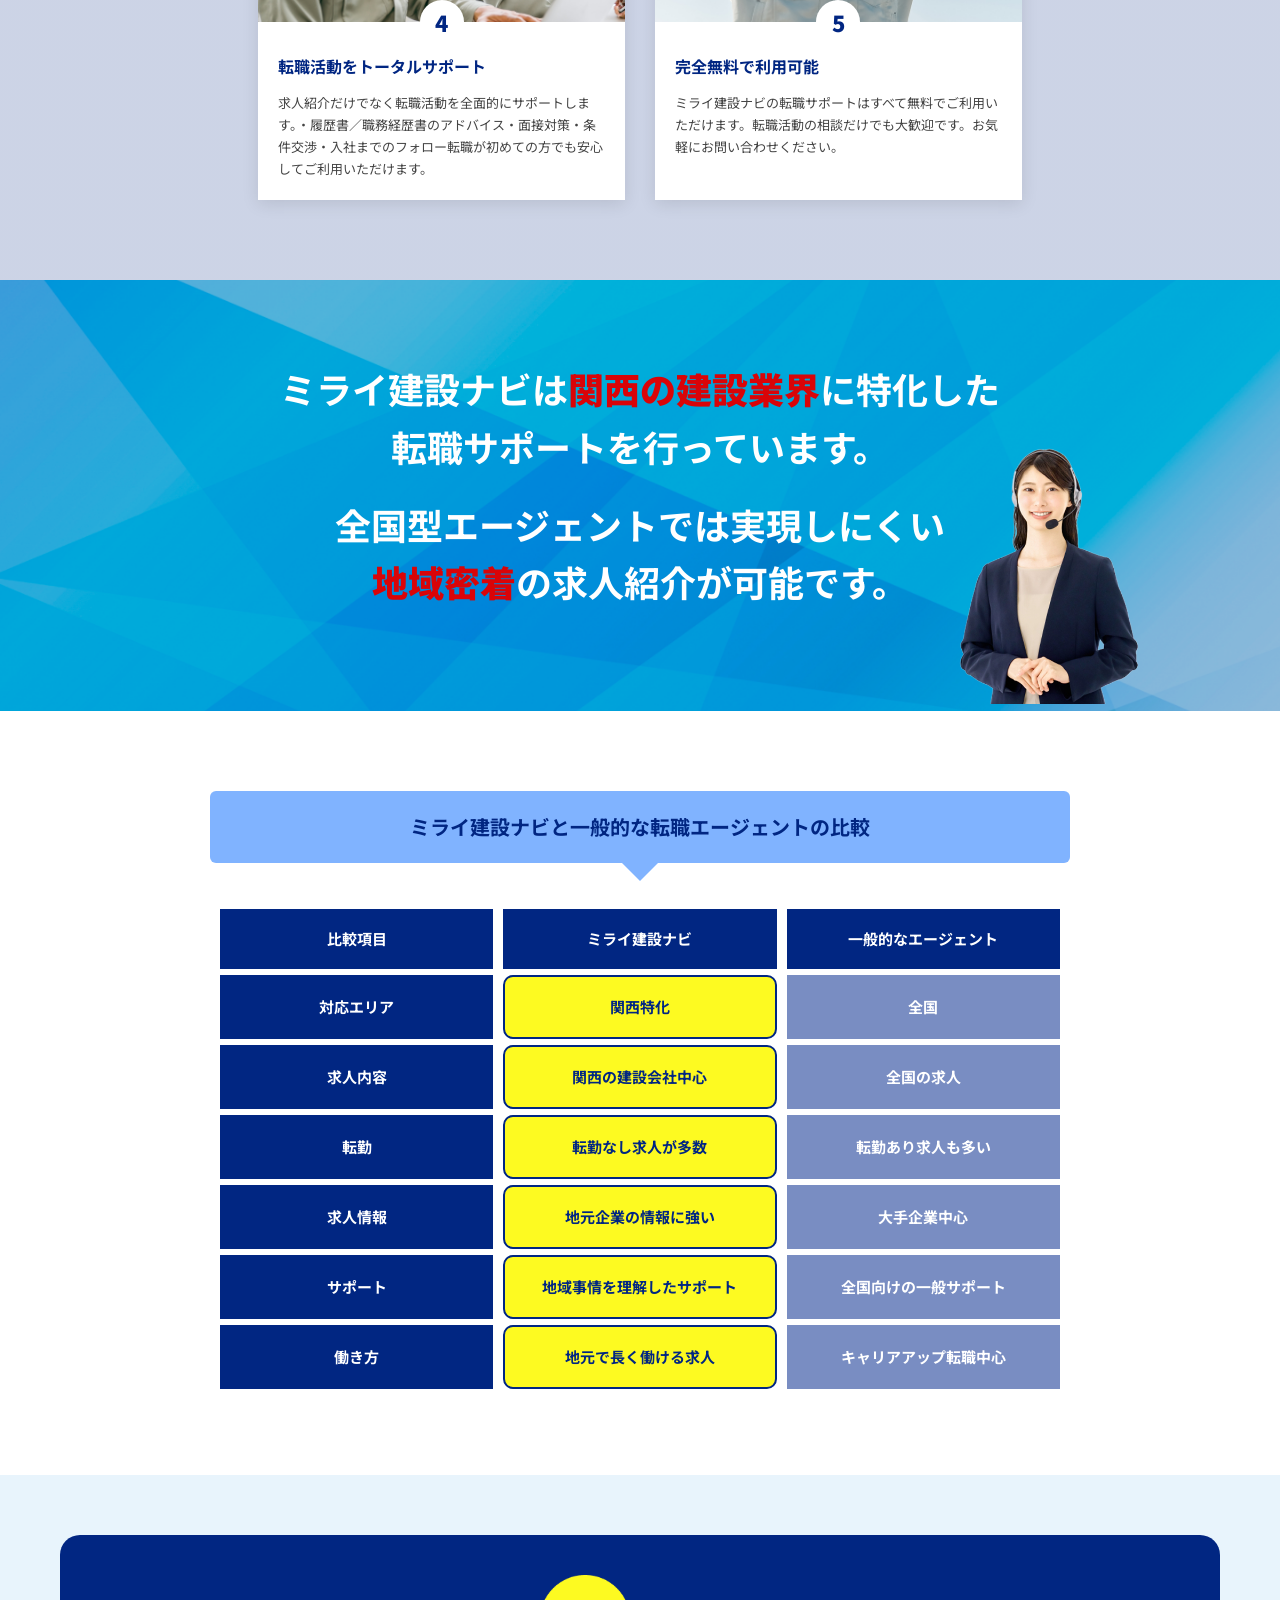
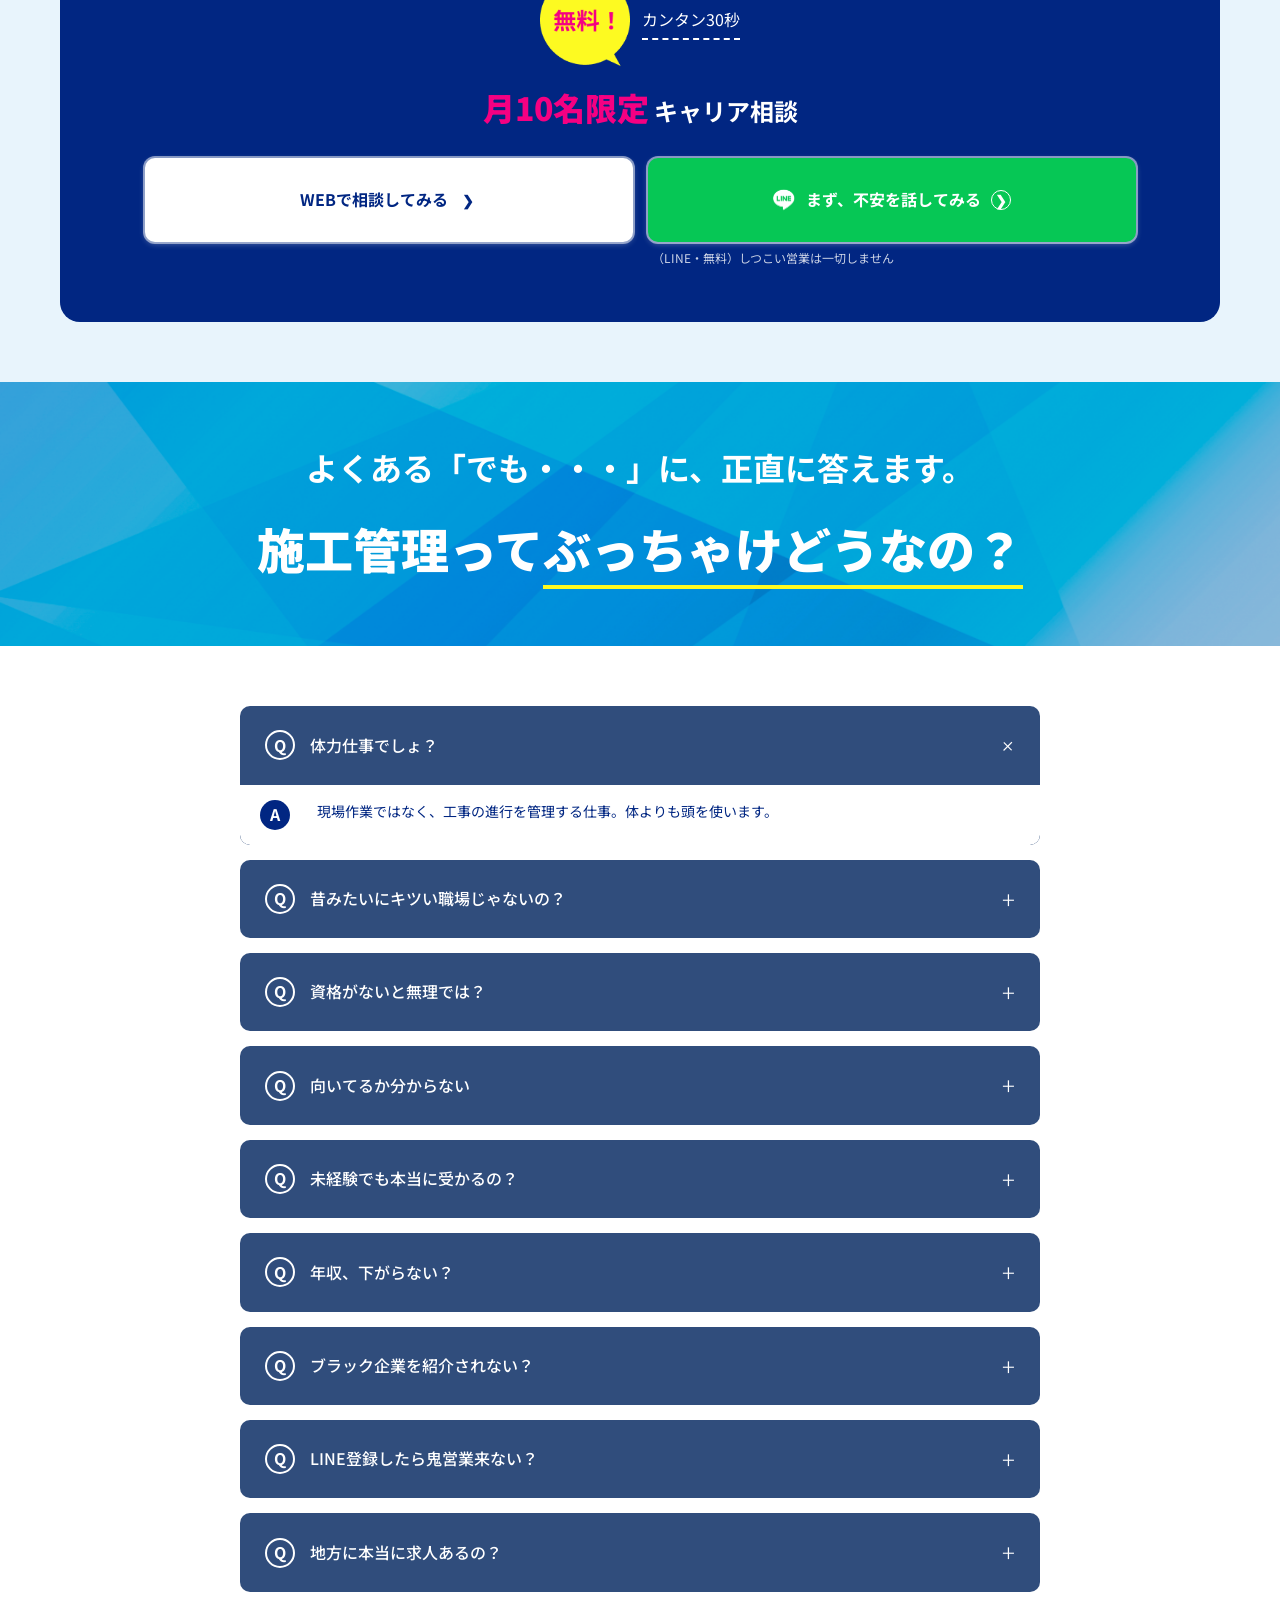
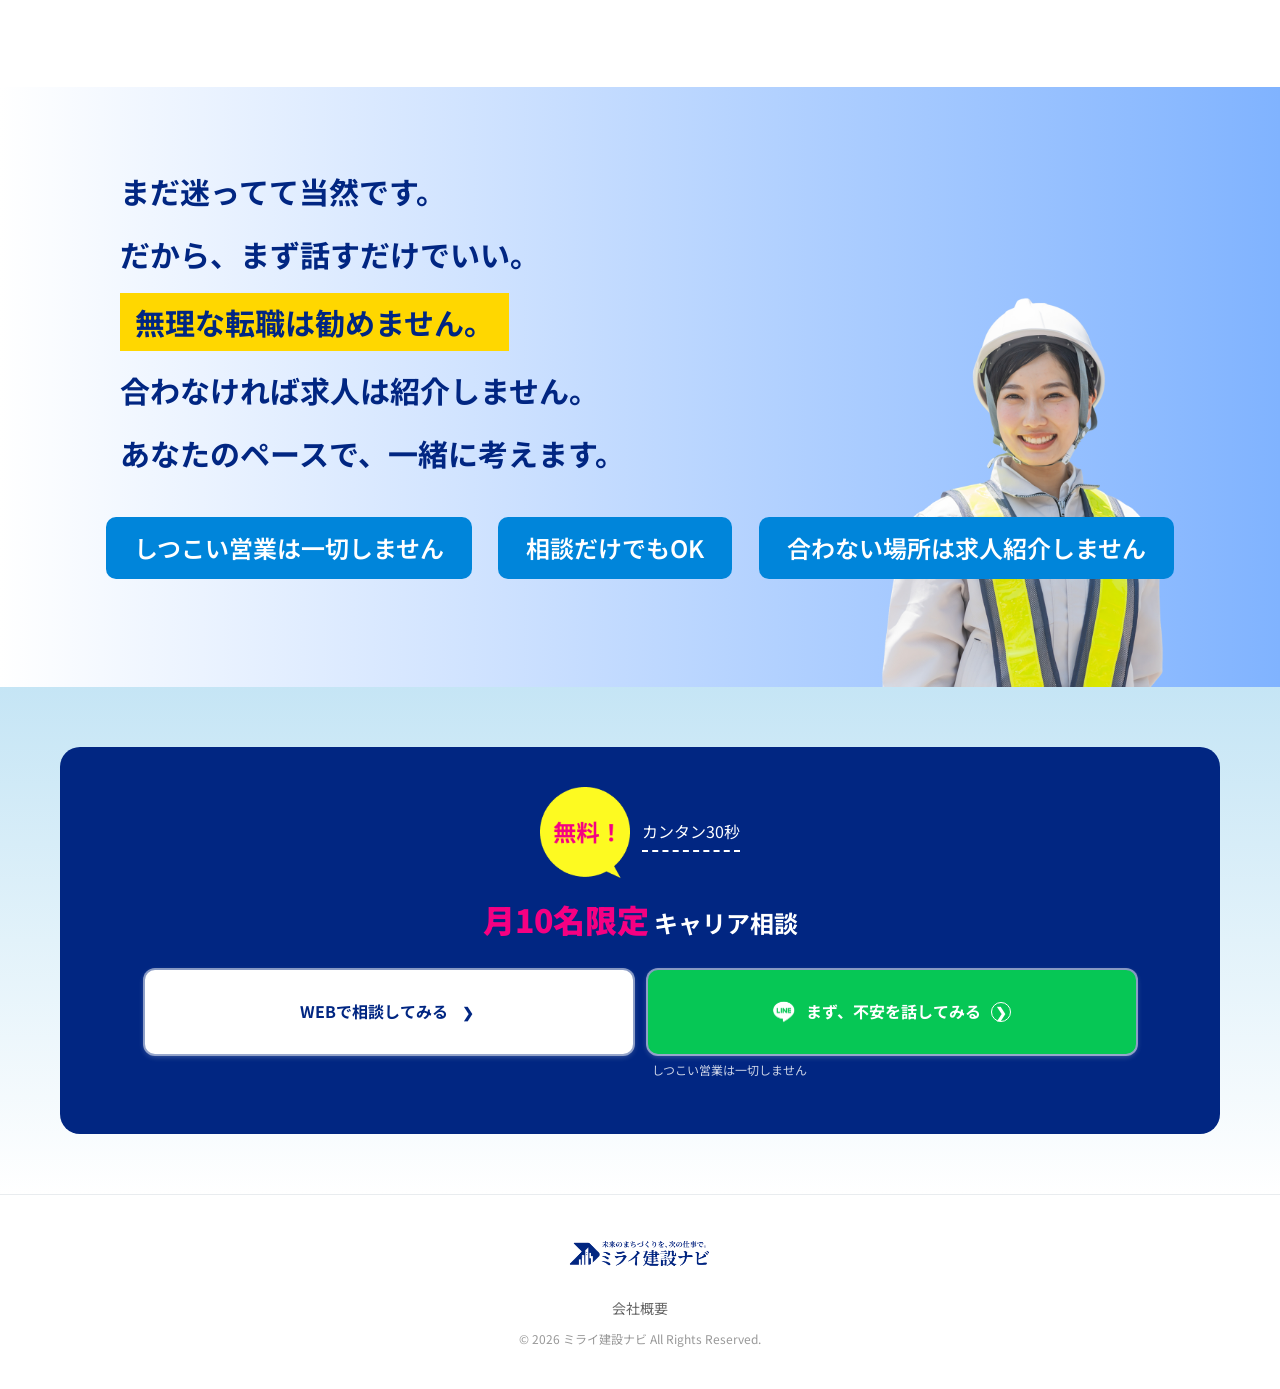
==== commit e68e796b: "LiNe link added" ====
--- a/index.html
+++ b/index.html
@@ -26,7 +26,7 @@
                 <p class="cta-note-spacer">&nbsp;</p>
             </div>
             <div class="btn-line-wrap">
-                <a href="#" class="btn-line">
+                <a href="https://line.me/ti/p/bQUmt7gmBD" class="btn-line">
                     <img src="assets/images/LINE_Brand_icon 1.svg" alt="LINE" class="line-svg">
                     まず、不安を話してみる <span class="btn-circle-arrow">&#10095;</span>
                 </a>
@@ -466,7 +466,7 @@
                         <p class="cta-note-spacer">&nbsp;</p>
                     </div>
                     <div class="cta-line-group">
-                        <a href="#" class="btn-line-large">
+                        <a href="https://line.me/ti/p/bQUmt7gmBD" class="btn-line-large">
                             <img src="assets/images/LINE_Brand_icon 1.svg" alt="LINE" class="line-svg">
                             まず、不安を話してみる <span class="arrow">&#10095;</span>
                         </a>
@@ -619,7 +619,7 @@
                         <p class="cta-note-spacer">&nbsp;</p>
                     </div>
                     <div class="cta-line-group">
-                        <a href="#" class="btn-line-large">
+                        <a href="https://line.me/ti/p/bQUmt7gmBD" class="btn-line-large">
                             <img src="assets/images/LINE_Brand_icon 1.svg" alt="LINE" class="line-svg">
                             まず、不安を話してみる <span class="arrow">&#10095;</span>
                         </a>
@@ -783,7 +783,7 @@
                         <p class="cta-note-spacer">&nbsp;</p>
                     </div>
                     <div class="cta-line-group">
-                        <a href="#" class="btn-line-large">
+                        <a href="https://line.me/ti/p/bQUmt7gmBD" class="btn-line-large">
                             <img src="assets/images/LINE_Brand_icon 1.svg" alt="LINE" class="line-svg">
                             まず、不安を話してみる <span class="arrow">&#10095;</span>
                         </a>
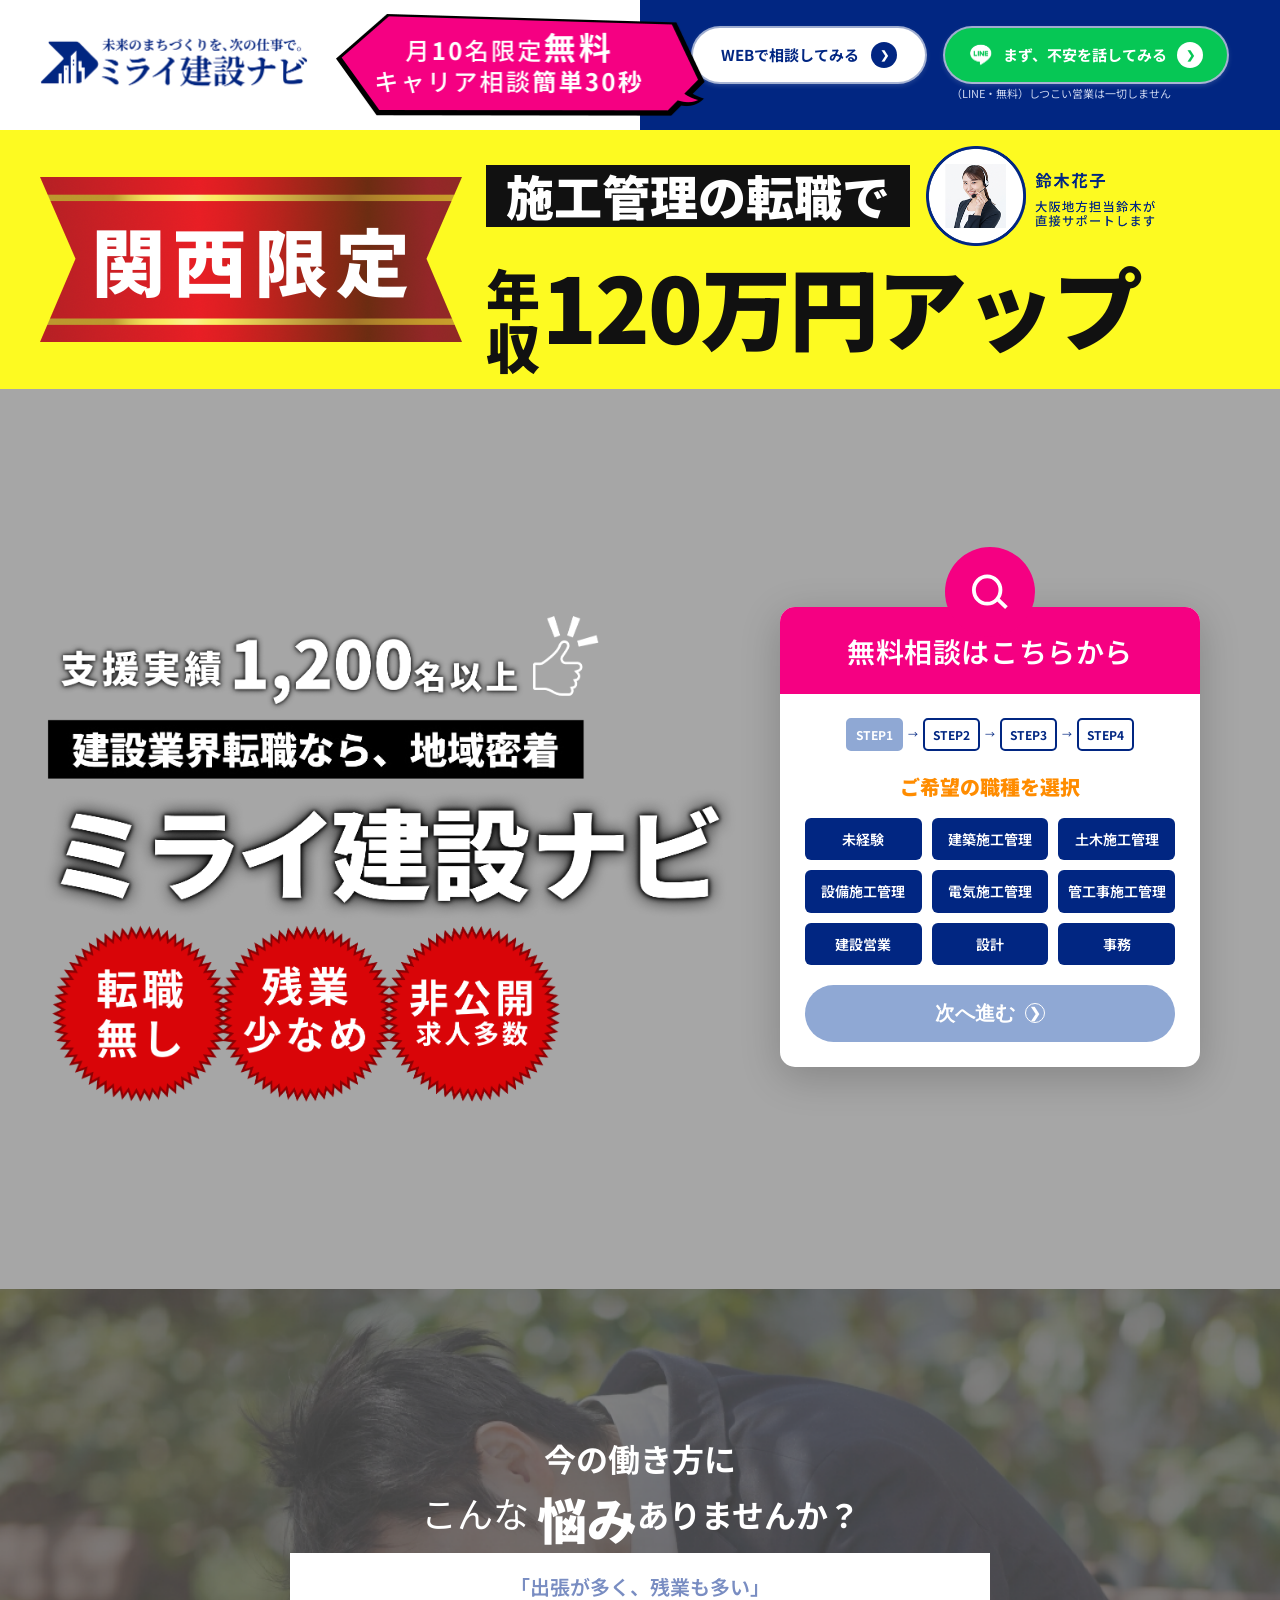
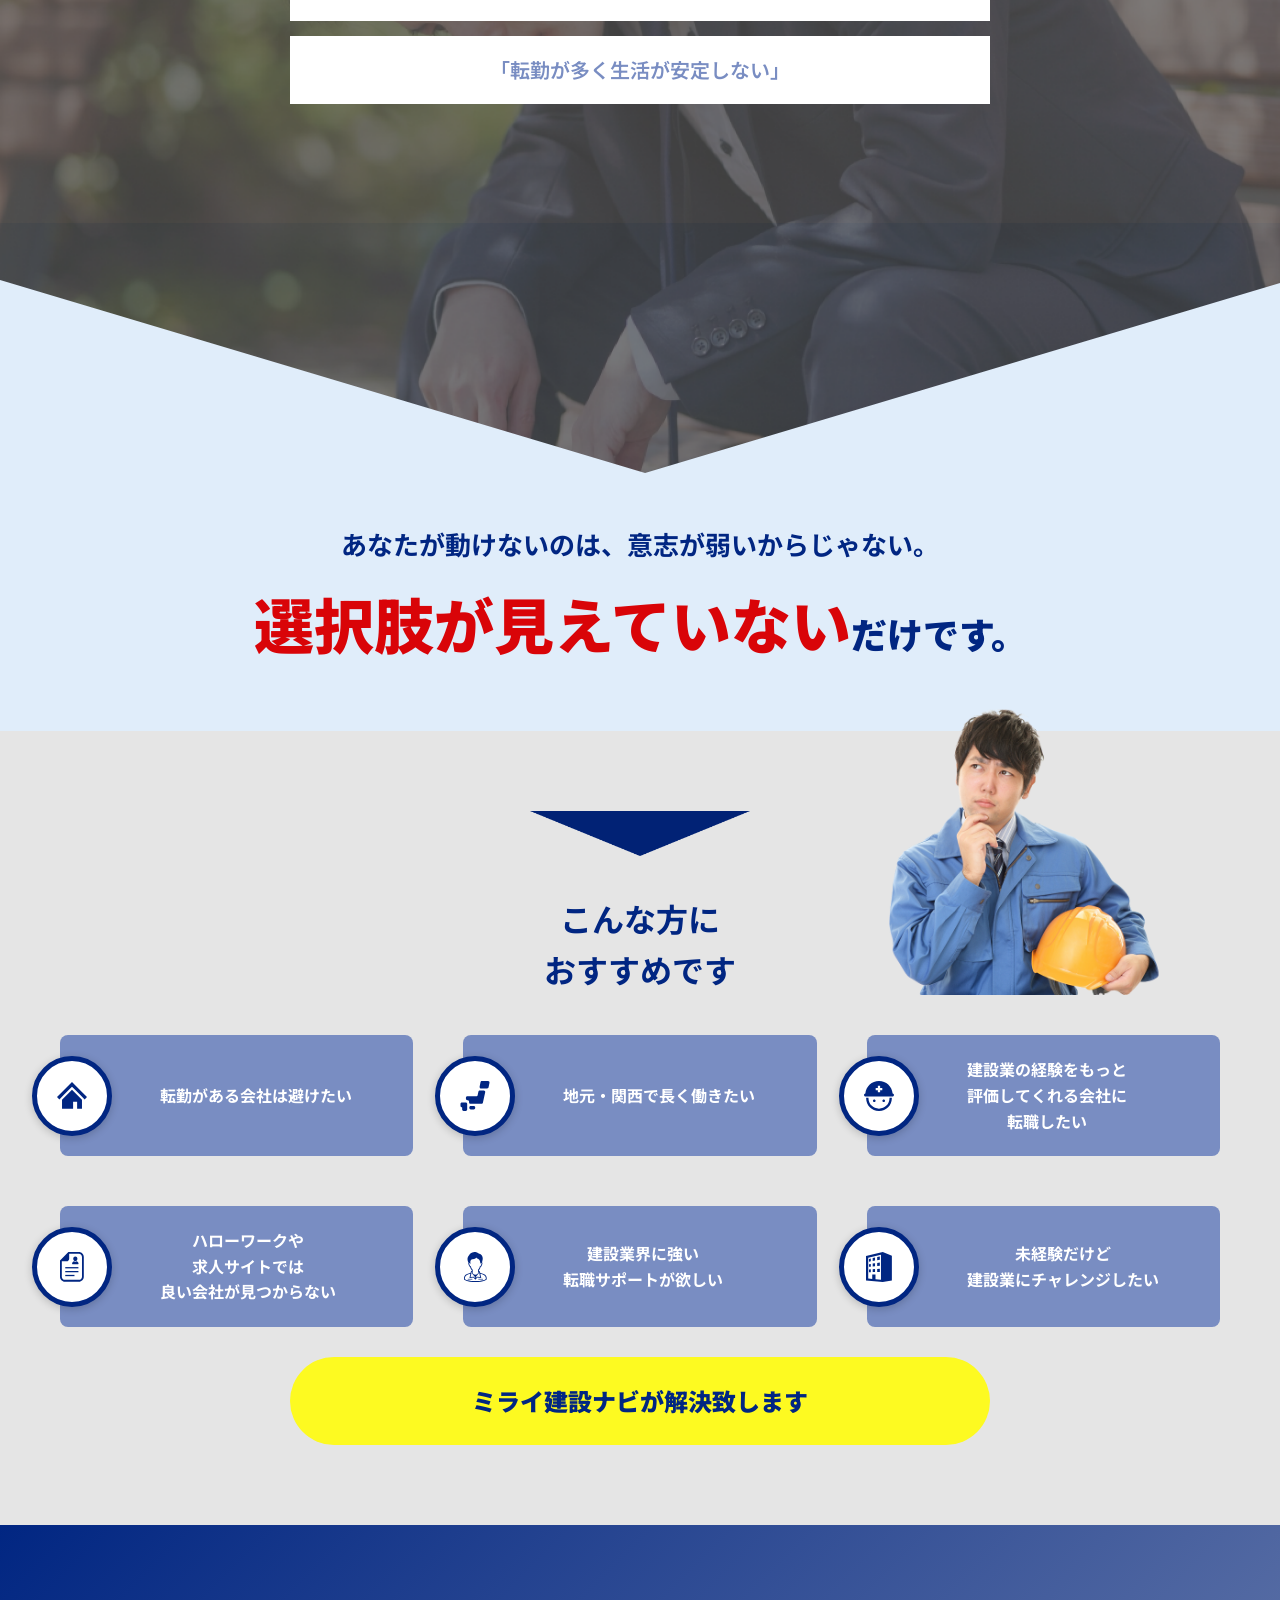
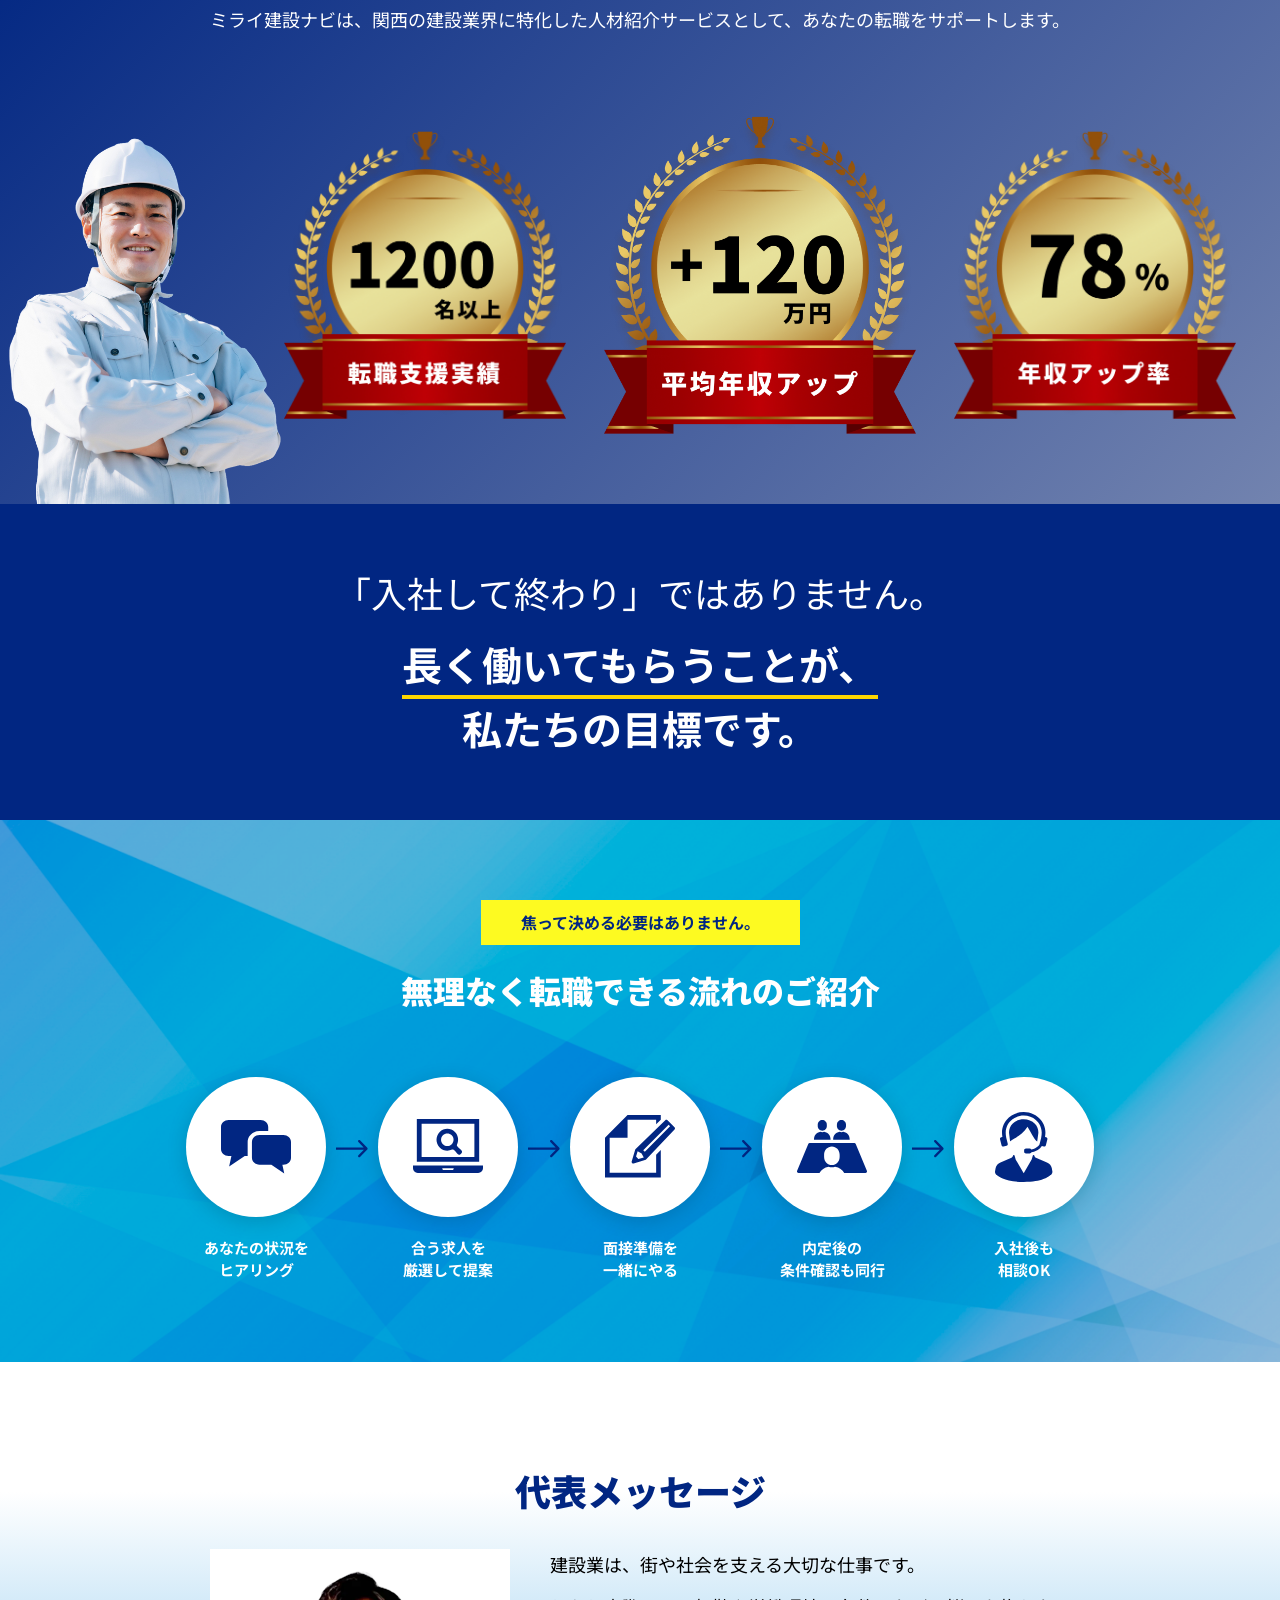
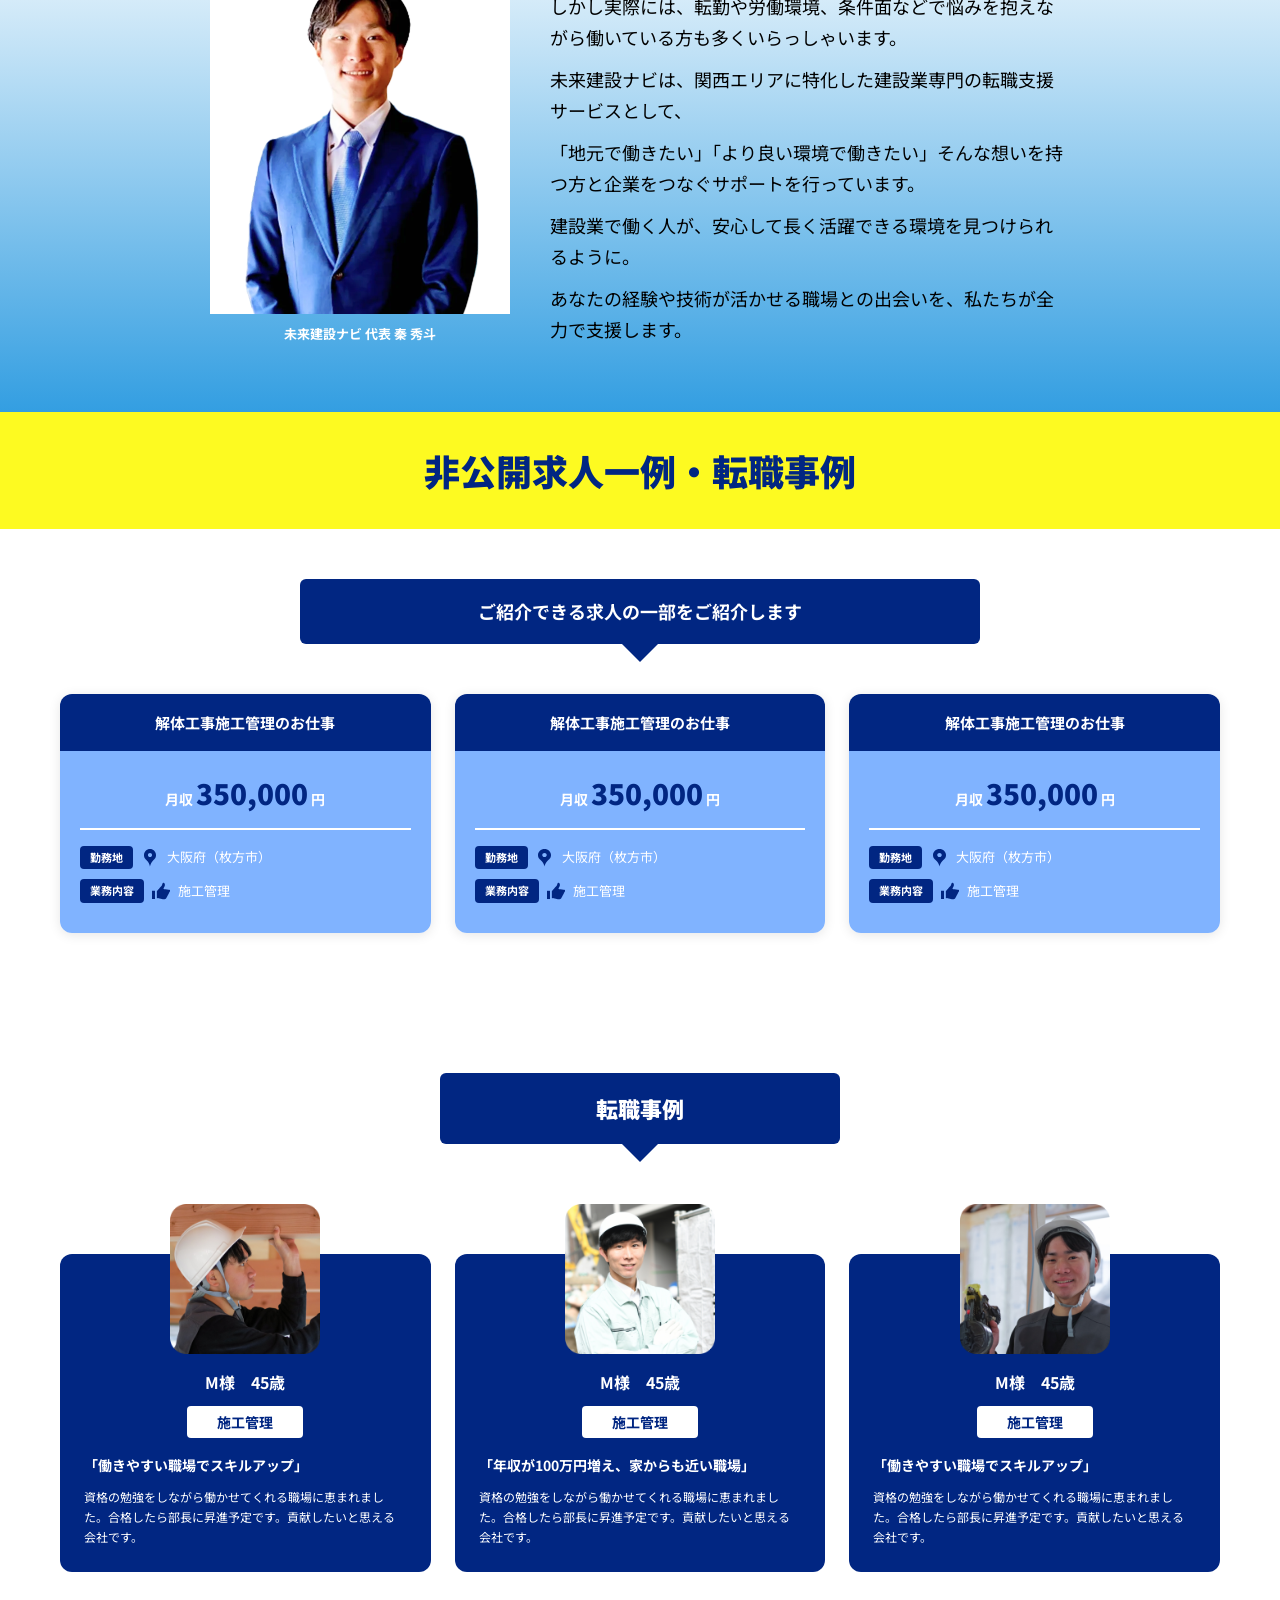
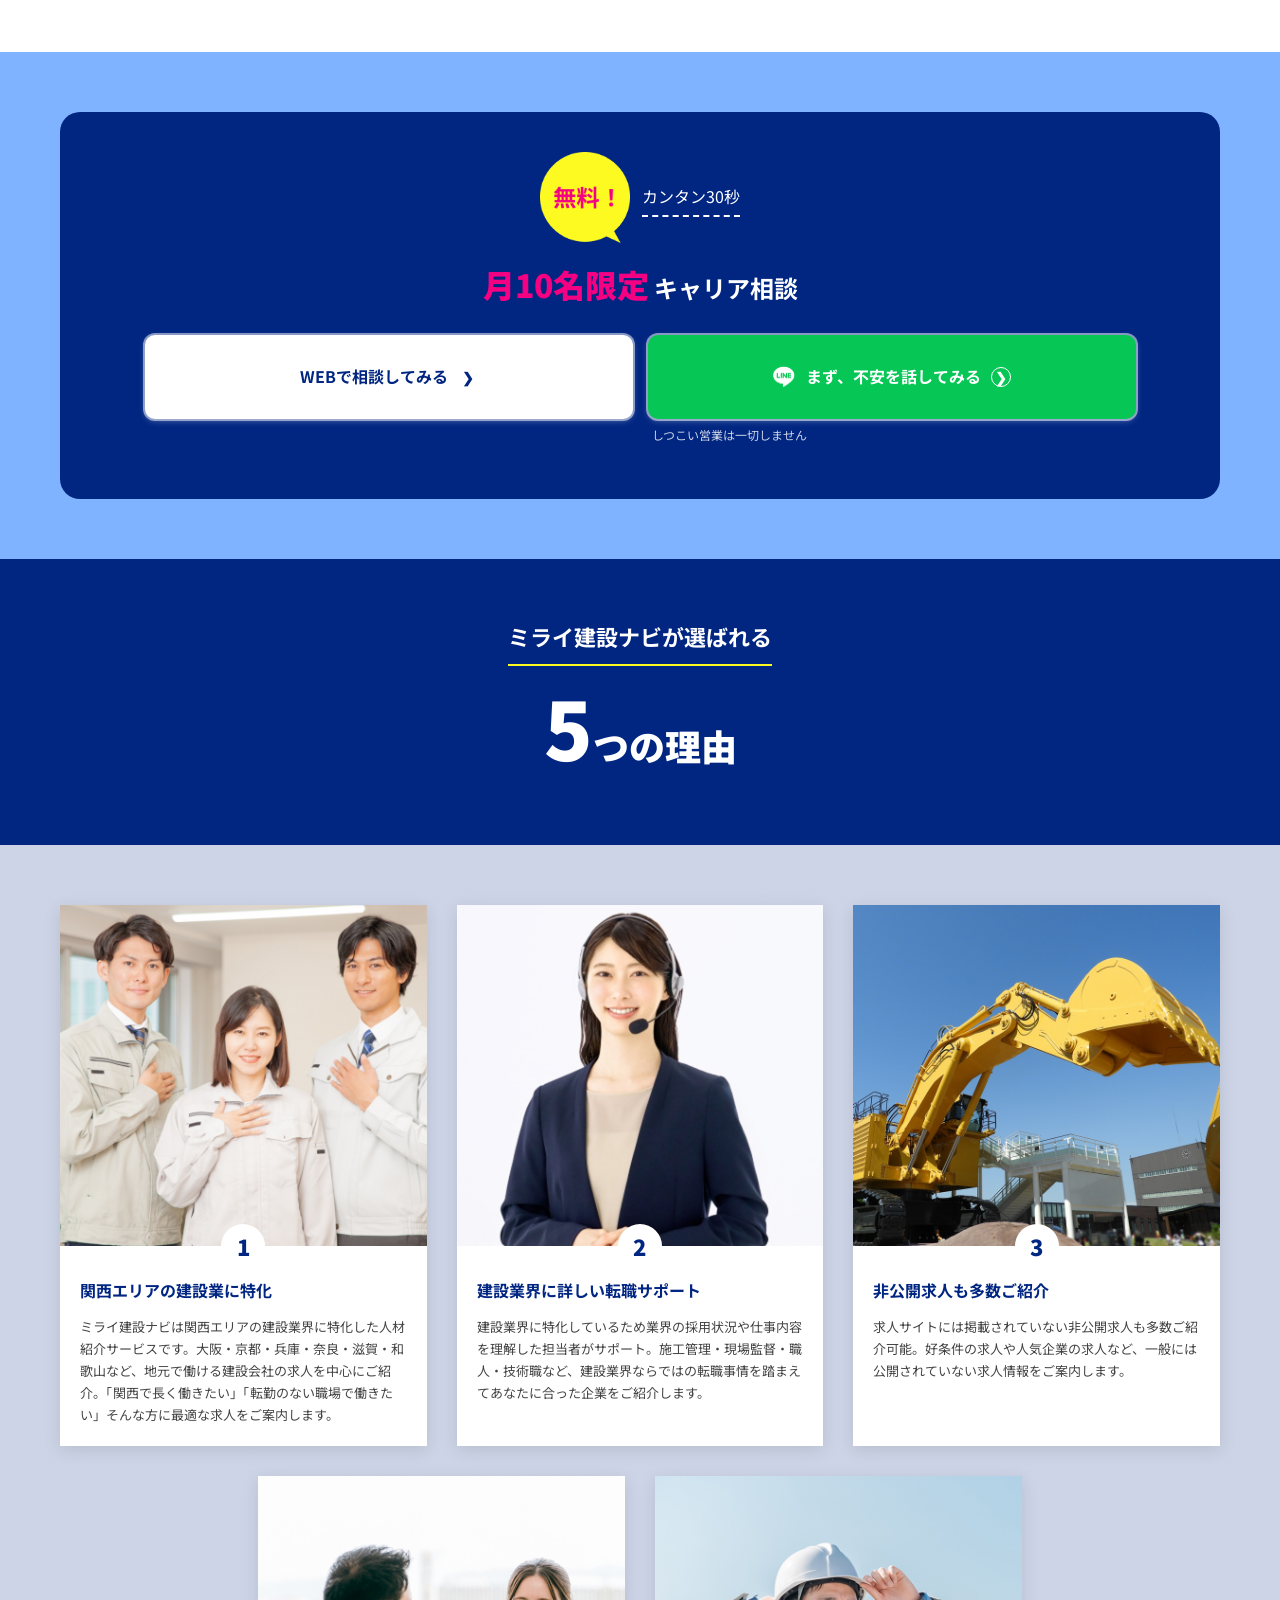
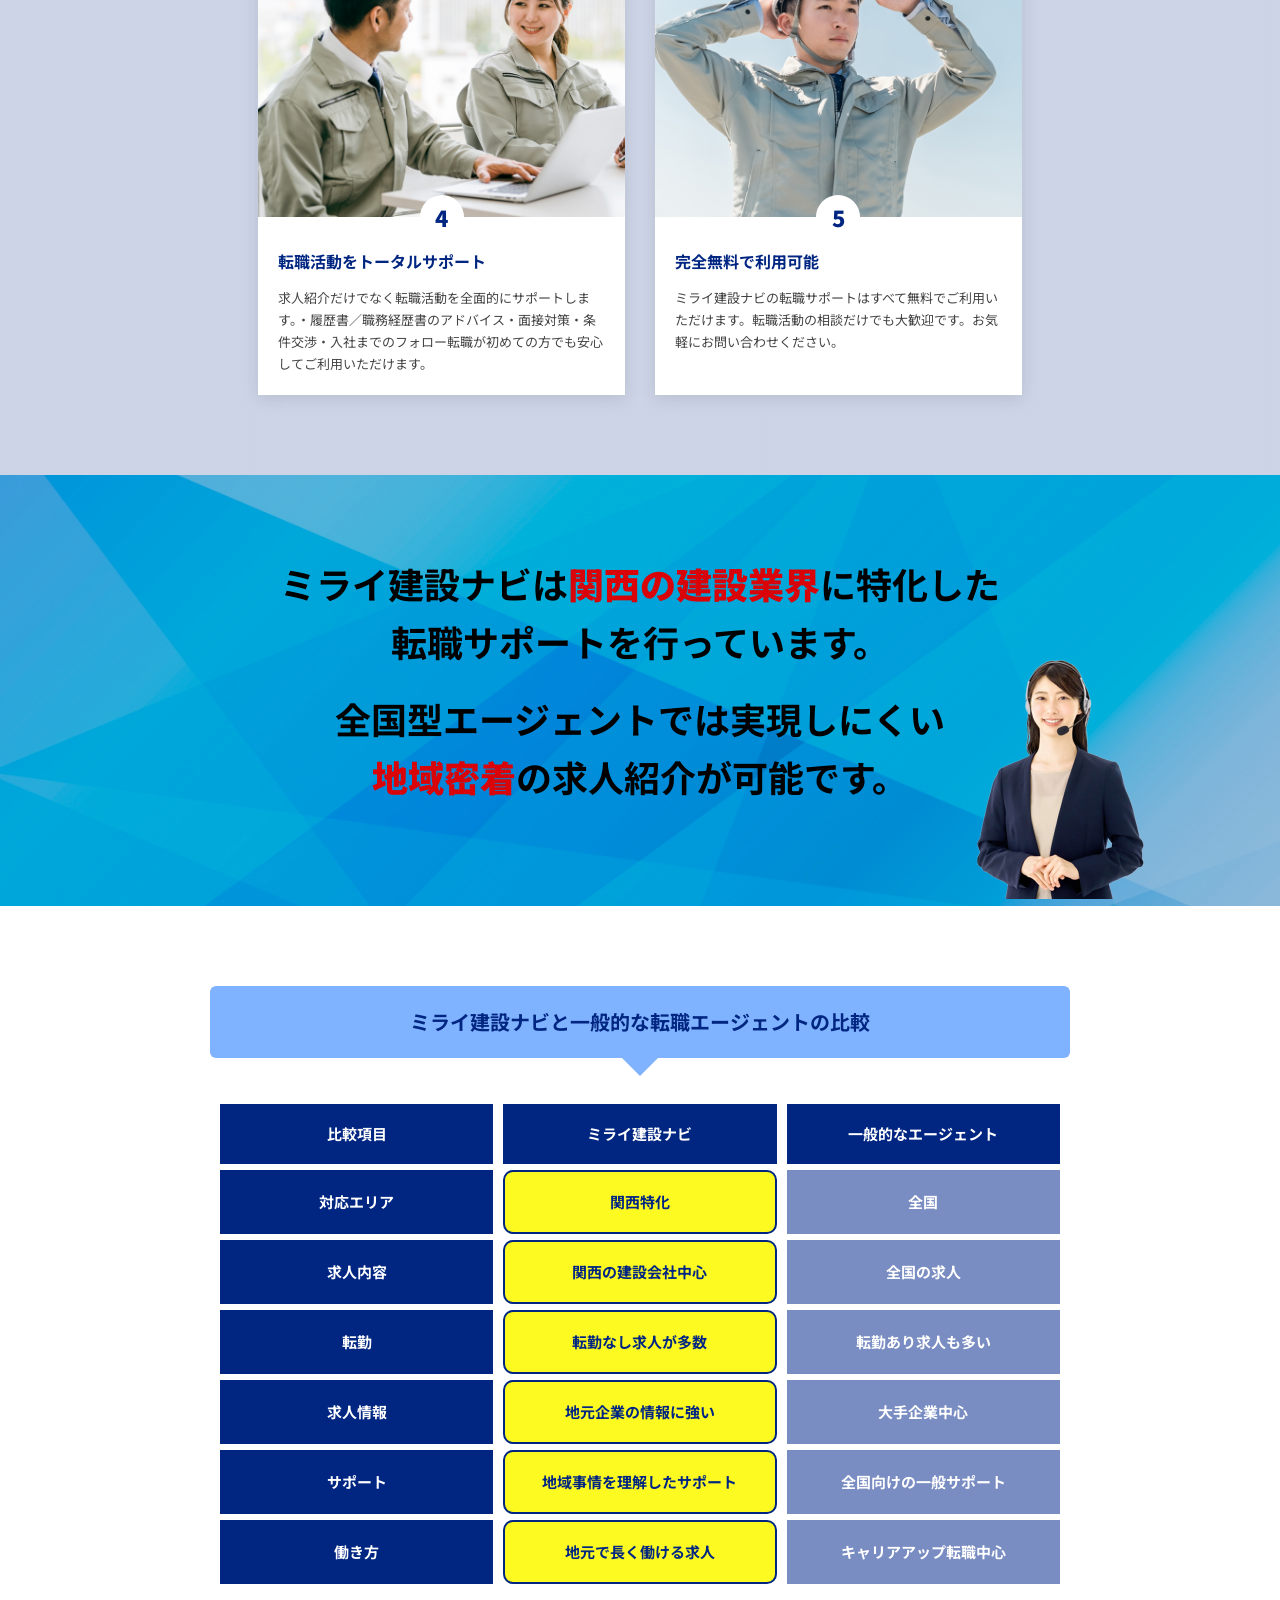
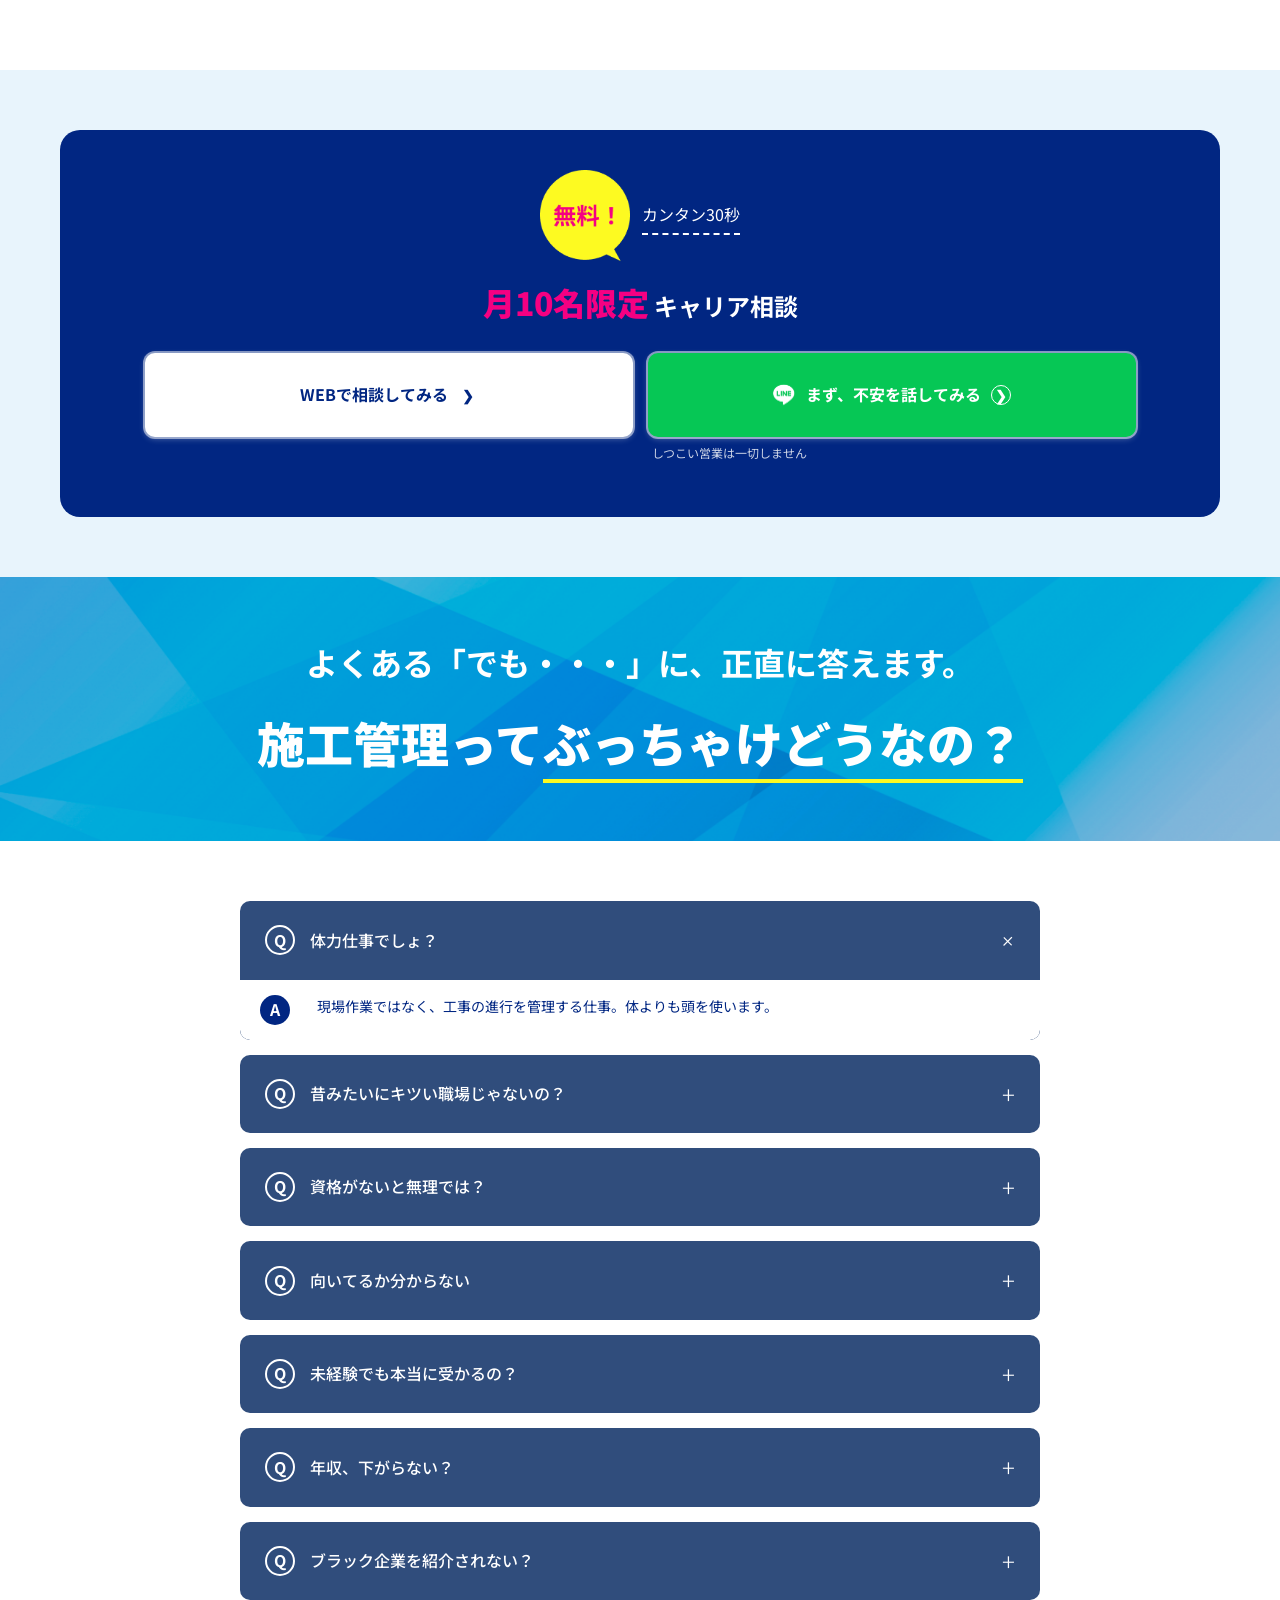
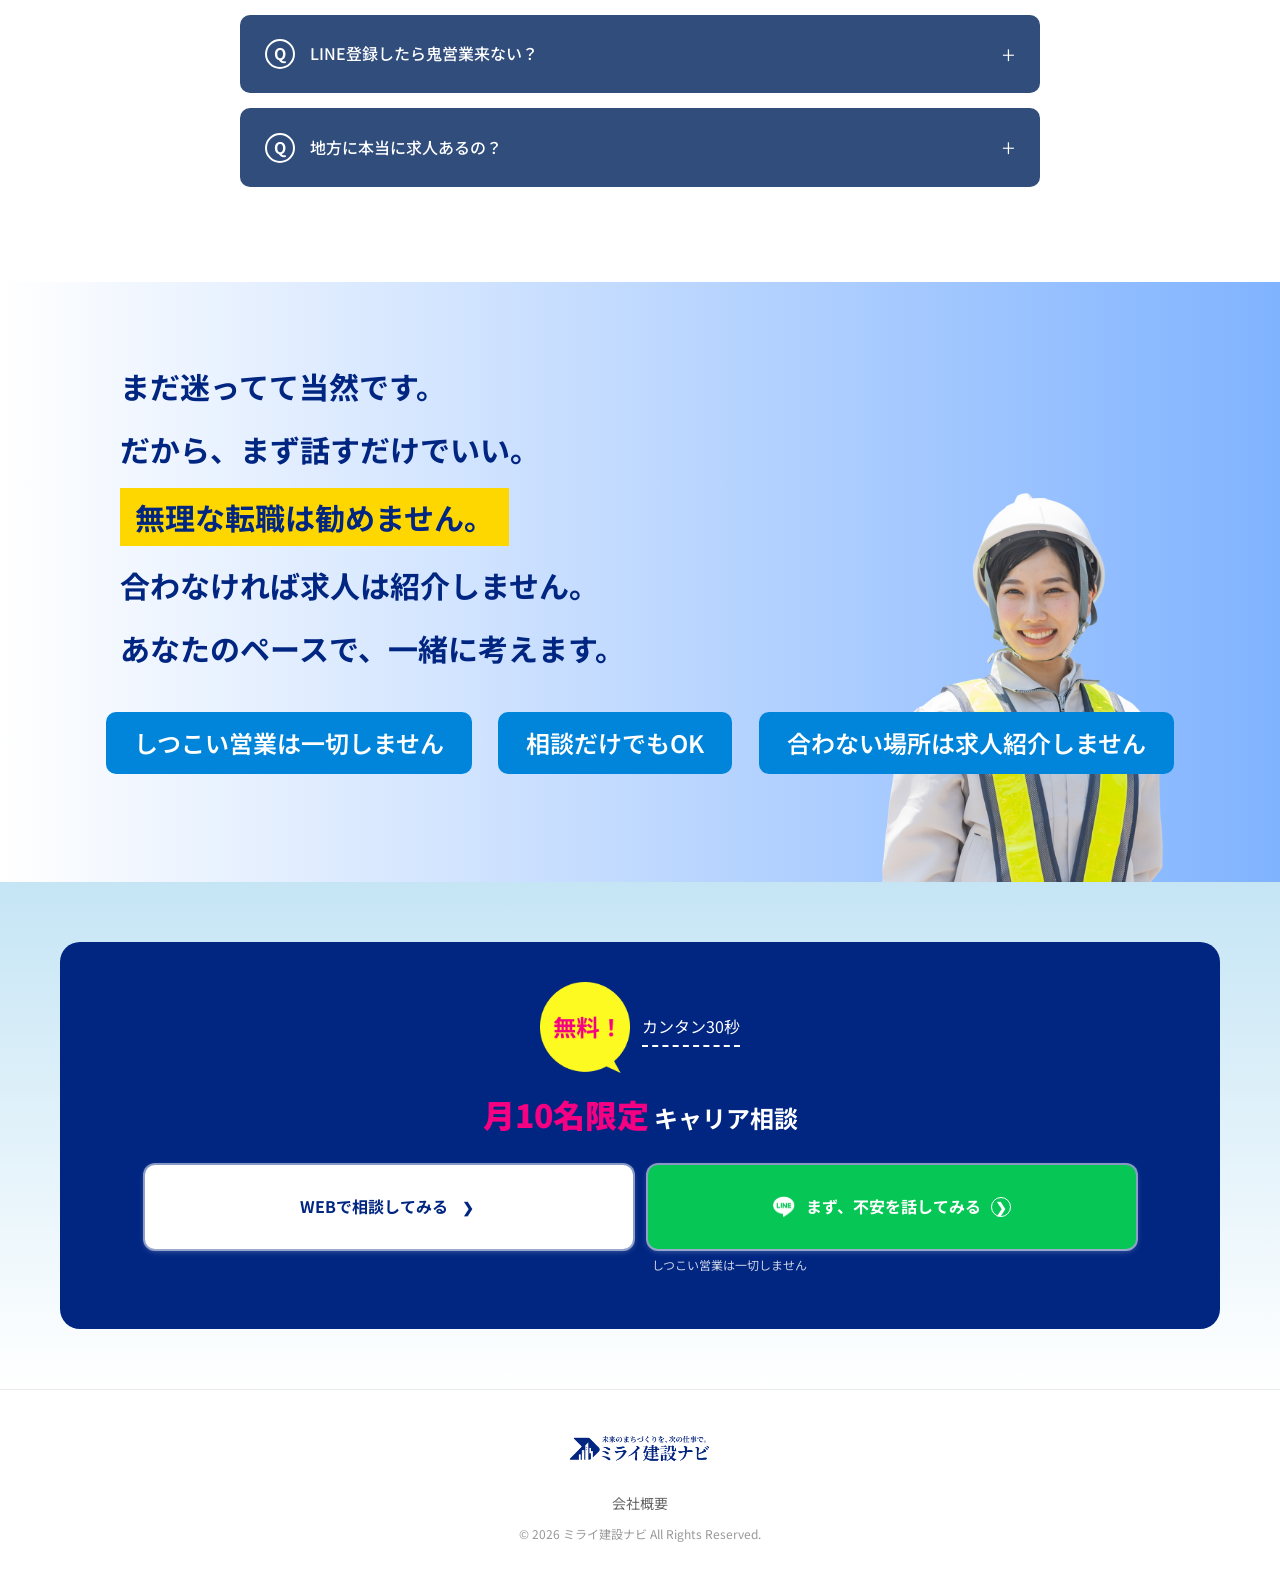
==== commit dc973385: "files updated" ====
--- a/index.html
+++ b/index.html
@@ -172,7 +172,7 @@
         <div class="pain-message-area">
             <div class="container">
                 <div class="pain-message">
-                    <p>あなたが動けないのは、意志が弱いからじゃない。</p>
+                    <p>あなたが動けないのは、<br class="sp-only"><span>意志が弱いからじゃない。</span></p>
                     <p class="highlight-red">選択肢が見えていない<span>だけです。</span></p>
                 </div>
             </div>
@@ -198,9 +198,21 @@
                 </div>
                 <div class="recommend-item">
                     <div class="recommend-item-icon">
+                        <img src="assets/images/ミライ建設ナビ様 (2)/日本地図のアイコン 1.svg" alt="">
+                    </div>
+                    <p>地元・関西で長く働きたい</p>
+                </div>
+                <div class="recommend-item">
+                    <div class="recommend-item-icon">
                         <img src="assets/images/ミライ建設ナビ様 (2)/Group-1.svg" alt="">
                     </div>
                     <p>建設業の経験をもっと<br>評価してくれる会社に<br>転職したい</p>
+                </div>
+                <div class="recommend-item">
+                    <div class="recommend-item-icon">
+                        <img src="assets/images/ミライ建設ナビ様 (2)/Group-3.svg" alt="">
+                    </div>
+                    <p>ハローワークや<br>求人サイトでは<br>良い会社が見つからない</p>
                 </div>
                 <div class="recommend-item">
                     <div class="recommend-item-icon">
@@ -210,18 +222,6 @@
                 </div>
                 <div class="recommend-item">
                     <div class="recommend-item-icon">
-                        <img src="assets/images/ミライ建設ナビ様 (2)/日本地図のアイコン 1.svg" alt="">
-                    </div>
-                    <p>地元・関西で長く働きたい</p>
-                </div>
-                <div class="recommend-item">
-                    <div class="recommend-item-icon">
-                        <img src="assets/images/ミライ建設ナビ様 (2)/Group-3.svg" alt="">
-                    </div>
-                    <p>ハローワークや<br>求人サイトでは<br>良い会社が見つからない</p>
-                </div>
-                <div class="recommend-item">
-                    <div class="recommend-item-icon">
                         <img src="assets/images/ミライ建設ナビ様 (2)/Group-4.svg" alt="">
                     </div>
                     <p>未経験だけど<br>建設業にチャレンジしたい</p>
@@ -237,7 +237,7 @@
     <!-- Stats Section -->
     <section class="stats">
         <div class="container">
-            <p class="stats-intro">ミライ建設ナビは、関西の建設業界に特化した<br>人材紹介サービスとして、あなたの転職をサポートします。</p>
+            <p class="stats-intro">ミライ建設ナビは、<br class="sp-only"><span class="stats-intro-bold">関西の建設業界に特化した</span><br class="sp-only">人材紹介サービスとして、<br class="sp-only">あなたの転職をサポートします。</p>
             <div class="stats-inner">
                 <div class="stats-worker">
                     <img src="assets/images/ミライ建設ナビ様/4714145_m 1.png" alt="建設作業員">
@@ -273,7 +273,8 @@
     <section class="goal">
         <div class="container">
             <p class="goal-text">「入社して終わり」ではありません。</p>
-            <p class="goal-highlight"><span class="underline-yellow">長く働いてもらうこと</span>が、私たちの目標です。</p>
+            <p class="goal-highlight"><span class="underline-yellow">長く働いてもらうことが、</span></p>
+            <p class="goal-highlight">私たちの目標です。</p>
         </div>
     </section>
 
@@ -296,7 +297,7 @@
                     <div class="step-icon">
                         <img src="assets/images/ミライ建設ナビ様 (3)/Group-3.svg" alt="">
                     </div>
-                    <p style="color: black;">合う求人を<br>厳選して提案</p>
+                    <p>合う求人を<br>厳選して提案</p>
                 </div>
                 <img src="assets/images/Vector 212.svg" alt="" class="process-arrow">
                 <div class="process-step">
@@ -310,7 +311,7 @@
                     <div class="step-icon">
                         <img src="assets/images/ミライ建設ナビ様 (3)/Group-2.svg" alt="">
                     </div>
-                    <p style="color: black;">内定後の<br>条件確認も同行</p>
+                    <p>内定後の<br>条件確認も同行</p>
                 </div>
                 <img src="assets/images/Vector 212.svg" alt="" class="process-arrow">
                 <div class="process-step">
@@ -337,9 +338,10 @@
                 <div class="message-text">
                     <p>建設業は、街や社会を支える大切な仕事です。</p>
                     <p>しかし実際には、転勤や労働環境、条件面などで悩みを抱えながら働いている方も多くいらっしゃいます。</p>
-                    <p>未来建設ナビは、関西エリアに特化した<br>建設業専門の転職支援サービスとして、</p>
+                    <p>未来建設ナビは、関西エリアに特化した建設業専門の転職支援サービスとして、</p>
                     <p>「地元で働きたい」「より良い環境で働きたい」そんな想いを持つ方と企業をつなぐサポートを行っています。</p>
-                    <p>建設業で働く人が、安心して長く活躍できる環境を見つけられるように。あなたの経験や技術が活かせる職場との出会いを、<br>私たちが全力で支援します。</p>
+                    <p>建設業で働く人が、安心して長く活躍できる環境を見つけられるように。</p>
+                    <p>あなたの経験や技術が活かせる職場との出会いを、私たちが全力で支援します。</p>
                 </div>
             </div>
         </div>
@@ -348,7 +350,7 @@
     <!-- Job Listings Section -->
     <section class="jobs">
         <div class="jobs-title-banner">
-            <h2>非公開求人一例・転職事例</h2>
+            <h2>非公開求人一例<span class="jobs-title-sep">・</span><br class="sp-only">転職事例</h2>
         </div>
         <div class="container">
             <div class="jobs-intro">
@@ -470,7 +472,7 @@
                             <img src="assets/images/LINE_Brand_icon 1.svg" alt="LINE" class="line-svg">
                             まず、不安を話してみる <span class="arrow">&#10095;</span>
                         </a>
-                        <p class="cta-note">（LINE・無料）しつこい営業は一切しません</p>
+                        <p class="cta-note">しつこい営業は一切しません</p>
                     </div>
                 </div>
             </div>
@@ -544,8 +546,8 @@
     <!-- Regional Focus Section -->
     <section class="regional">
         <div class="container">
-            <p class="regional-text">ミライ建設ナビは<span class="yellow-highlight">関西の建設業界</span>に特化した<br>転職サポートを行っています。</p>
-            <p class="regional-text">全国型エージェントでは実現しにくい<br><span class="yellow-highlight">地域密着</span>の求人紹介が可能です。</p>
+            <p class="regional-text">ミライ建設ナビは<br class="sp-only"><span class="yellow-highlight">関西の建設業界</span>に特化した<br>転職サポートを行っています。</p>
+            <p class="regional-text">全国型エージェントでは<br class="sp-only">実現しにくい<br class="dv-only"><span class="yellow-highlight">地域密着</span>の<br class="sp-only">求人紹介が可能です。</p>
             <div class="regional-image">
                 <img src="assets/images/33753395_s 2.png" alt="女性スタッフ">
             </div>
@@ -623,7 +625,7 @@
                             <img src="assets/images/LINE_Brand_icon 1.svg" alt="LINE" class="line-svg">
                             まず、不安を話してみる <span class="arrow">&#10095;</span>
                         </a>
-                        <p class="cta-note">（LINE・無料）しつこい営業は一切しません</p>
+                        <p class="cta-note">しつこい営業は一切しません</p>
                     </div>
                 </div>
             </div>
@@ -633,7 +635,7 @@
     <!-- FAQ Banner -->
     <section class="faq-banner">
         <div class="container">
-            <p class="faq-banner-sub">よくある「でも・・・」に、正直に答えます。</p>
+            <p class="faq-banner-sub">よくある「でも・・・」に、<br class="sp-only">正直に答えます。</p>
             <h2 class="faq-banner-title">施工管理って<span class="underline-yellow">ぶっちゃけどうなの？</span></h2>
         </div>
     </section>
@@ -799,6 +801,7 @@
         <div class="container">
             <div class="footer-logo">
                 <img src="assets/images/logo01 1.png" alt="ミライ建設ナビ" class="footer-logo-desktop">
+                <img src="assets/images/ロゴ 1.png" alt="ミライ建設ナビ" class="footer-logo-mobile">
             </div>
             <p class="footer-link">会社概要</p>
             <p class="footer-copyright">&copy; 2026 ミライ建設ナビ All Rights Reserved.</p>
--- a/style.css
+++ b/style.css
@@ -31,6 +31,14 @@
     max-width: 1200px;
     margin: 0 auto;
     padding: 0 20px;
+}
+
+.sp-only {
+    display: none;
+}
+
+.dv-only {
+    display: inline;
 }
 
 /* Header */
@@ -792,10 +800,12 @@
 }
 
 .pain-message-area .pain-message p:first-child {
-    font-size: 40px;
+    font-size: 26px;
     font-weight: 700;
     color: #012682;
     margin-bottom: 10px;
+    padding-left: 30px;
+    padding-right: 30px;
 }
 
 .pain-message-area .highlight-red {
@@ -1740,18 +1750,16 @@
 }
 
 .reason-image {
-    height: 250px;
+    height: auto;
     overflow: visible;
     position: relative;
 }
 
 .reason-image img {
     width: 100%;
-    height: 250px;
-    object-fit: cover;
+    height: auto;
     display: block;
     border-radius: 0;
-    overflow: hidden;
 }
 
 
@@ -1803,7 +1811,7 @@
 }
 
 .regional-text {
-    color: #fff;
+    color: rgb(0, 0, 0);
     font-size: 36px;
     font-weight: 700;
     text-align: center;
@@ -1821,7 +1829,7 @@
     position: absolute;
     right: 50px;
     bottom: 0px;
-    width: 400px;
+    width: 375px;
     z-index: 1;
 }
 
@@ -2508,10 +2516,14 @@
 
     /* Recommend */
     .section-title-white {
-        color: #012682;
+        color: #ffffff;
         text-align: left !important;
-        padding-left: 25%;
-        padding-right: 25%;
+        padding-left: 10px;
+        padding-right: 0;
+    }
+
+    .recommend-worker {
+        width: 177px !important;
     }
 
     .recommend-grid {
@@ -2628,23 +2640,70 @@
     .stats-intro {
         text-align: center;
         padding: 0 16px;
+        font-size: 18px;
+        line-height: 2;
+    }
+
+    .stats-intro-bold {
+        display: block;
+        font-size: 24px;
+        font-weight: 700;
+        line-height: 1.6;
+    }
+
+    /* Goal */
+    .goal {
+        padding: 40px 20px;
+    }
+
+    .goal-text {
+        font-size: 20px;
+        margin-bottom: 16px;
+    }
+
+    .goal-highlight {
+        font-size: 22px;
+        line-height: 1.8;
     }
 
     /* Process */
     .intro-badge {
-        display: block;
-        width: 100%;
-        padding: 10px 16px;
+        display: inline-block;
+        padding: 10px 24px;
+        text-align: center;
+        white-space: normal;
+        line-height: 1.6;
     }
 
     .process-steps {
-        flex-direction: column-reverse;
+        flex-direction: column;
         align-items: center;
     }
 
+    .process-step {
+        gap: 12px;
+    }
+
+    .step-icon {
+        width: 150px;
+        height: 150px;
+    }
+
+    .step-icon img {
+        width: 80px;
+        height: 80px;
+    }
+
+    .process-step p {
+        font-size: 18px;
+    }
+
     .process-arrow {
-        transform: rotate(90deg);
-        margin: 10px 0;
+        content: url('assets/images/Vector white.svg');
+        transform: none;
+        margin: 6px 0;
+        width: 24px;
+        height: 24px;
     }
 
     /* Message */
@@ -2680,6 +2739,8 @@
         margin-top: 10px;
         text-align: center;
         white-space: normal;
+        font-size: 16px;
+        letter-spacing: 0.1em;
     }
 
     .message-text {
@@ -2687,7 +2748,9 @@
     }
 
     .message-text p {
-        margin-bottom: 14px;
+        font-size: 14px;
+        line-height: 1.8;
+        margin-bottom: 10px;
     }
 
     .message-text p:last-child {
@@ -2695,6 +2758,10 @@
     }
 
     /* Jobs */
+    .jobs-title-sep {
+        display: none;
+    }
+
     .jobs-grid {
         grid-template-columns: 1fr;
     }
@@ -2740,20 +2807,23 @@
 
     .cta-badge-row::before {
         content: '無料！';
-        display: block;
+        display: inline-block;
         background: #FDFA21;
         color: #F50082;
         font-weight: 900;
         font-size: 18px;
         /* border-radius: 30px; */
-        padding: 8px 60px;
+        /* padding-left: 50px; */
+        /* padding-right: 50px; */
+        padding: 6px 60px;
         text-align: center;
+        margin-bottom: 4px;
     }
 
     .cta-text {
         font-size: 36px !important;
         font-weight: 900 !important;
-        color: #fff !important;
+        color: #ffffff !important;
         border-bottom: 5px dashed #FDFA21 !important;
         margin-bottom: 20px !important;
     }
@@ -2785,8 +2855,22 @@
         width: 100%;
         max-width: 360px;
         justify-content: center;
-        font-size: 22px !important;
-        padding: 18px 20px !important;
+        font-size: 18px !important;
+        padding: 16px 20px !important;
+        white-space: nowrap;
+        min-height: unset;
+    }
+
+    .btn-web-large {
+        border: 2px solid #012682 !important;
+        color: #012682 !important;
+        box-shadow: none !important;
+    }
+
+    .cta-note {
+        color: #012682 !important;
+        opacity: 1 !important;
+        font-size: 13px !important;
     }
 
     /* Reasons */
@@ -2805,7 +2889,7 @@
 
     .reason-image,
     .reason-image img {
-        height: 350px !important;
+        height: auto !important;
     }
 
     /* Comparison */
@@ -2826,7 +2910,16 @@
 
     /* FAQ */
     .faq-banner {
-        padding: 40px 5px;
+        padding: 30px 10px;
+    }
+
+    .faq-banner-sub {
+        font-size: 18px;
+        margin-bottom: 10px;
+    }
+
+    .faq-banner-title {
+        font-size: 22px;
     }
 
     .faq-subtitle {
@@ -2909,7 +3002,7 @@
     }
 
     .footer-logo-mobile {
-        display: block !important;
+        display: none !important;
     }
 
     .footer-link {
@@ -2929,6 +3022,35 @@
         position: relative;
         z-index: 10;
     }
+
+    .regional {
+        padding: 40px 0 0 0;
+        min-height: 260px;
+        position: relative;
+        overflow: hidden;
+    }
+
+    .regional .container {
+        position: relative;
+        padding-bottom: 0;
+    }
+
+    .regional-text {
+        color: black;
+        font-size: 18px;
+        text-align: left;
+        padding-left: 20px;
+        padding-right: 100px;
+        margin-bottom: 10px;
+    }
+
+    .regional-image {
+        display: block;
+        position: absolute;
+        right: 0;
+        bottom: -25%;
+        width: 163px;
+    }
 }
 
 @media (max-width: 480px) {
@@ -2954,10 +3076,33 @@
 
     .pain-message {
         font-size: 18px;
+        text-align: center;
+    }
+
+    .pain-message p:first-child {
+        font-size: 18px;
+        line-height: 1.8;
+    }
+
+    .sp-only {
+        display: inline;
+    }
+
+    .dv-only {
+        display: none;
     }
 
     .pain-message .highlight-red {
+        font-size: 32px;
+        display: block;
+    }
+
+    .pain-message .highlight-red span {
+        display: block;
         font-size: 22px;
+        color: #012682;
+        font-weight: 700;
+        margin-top: 4px;
     }
 
     .cta-highlight {
